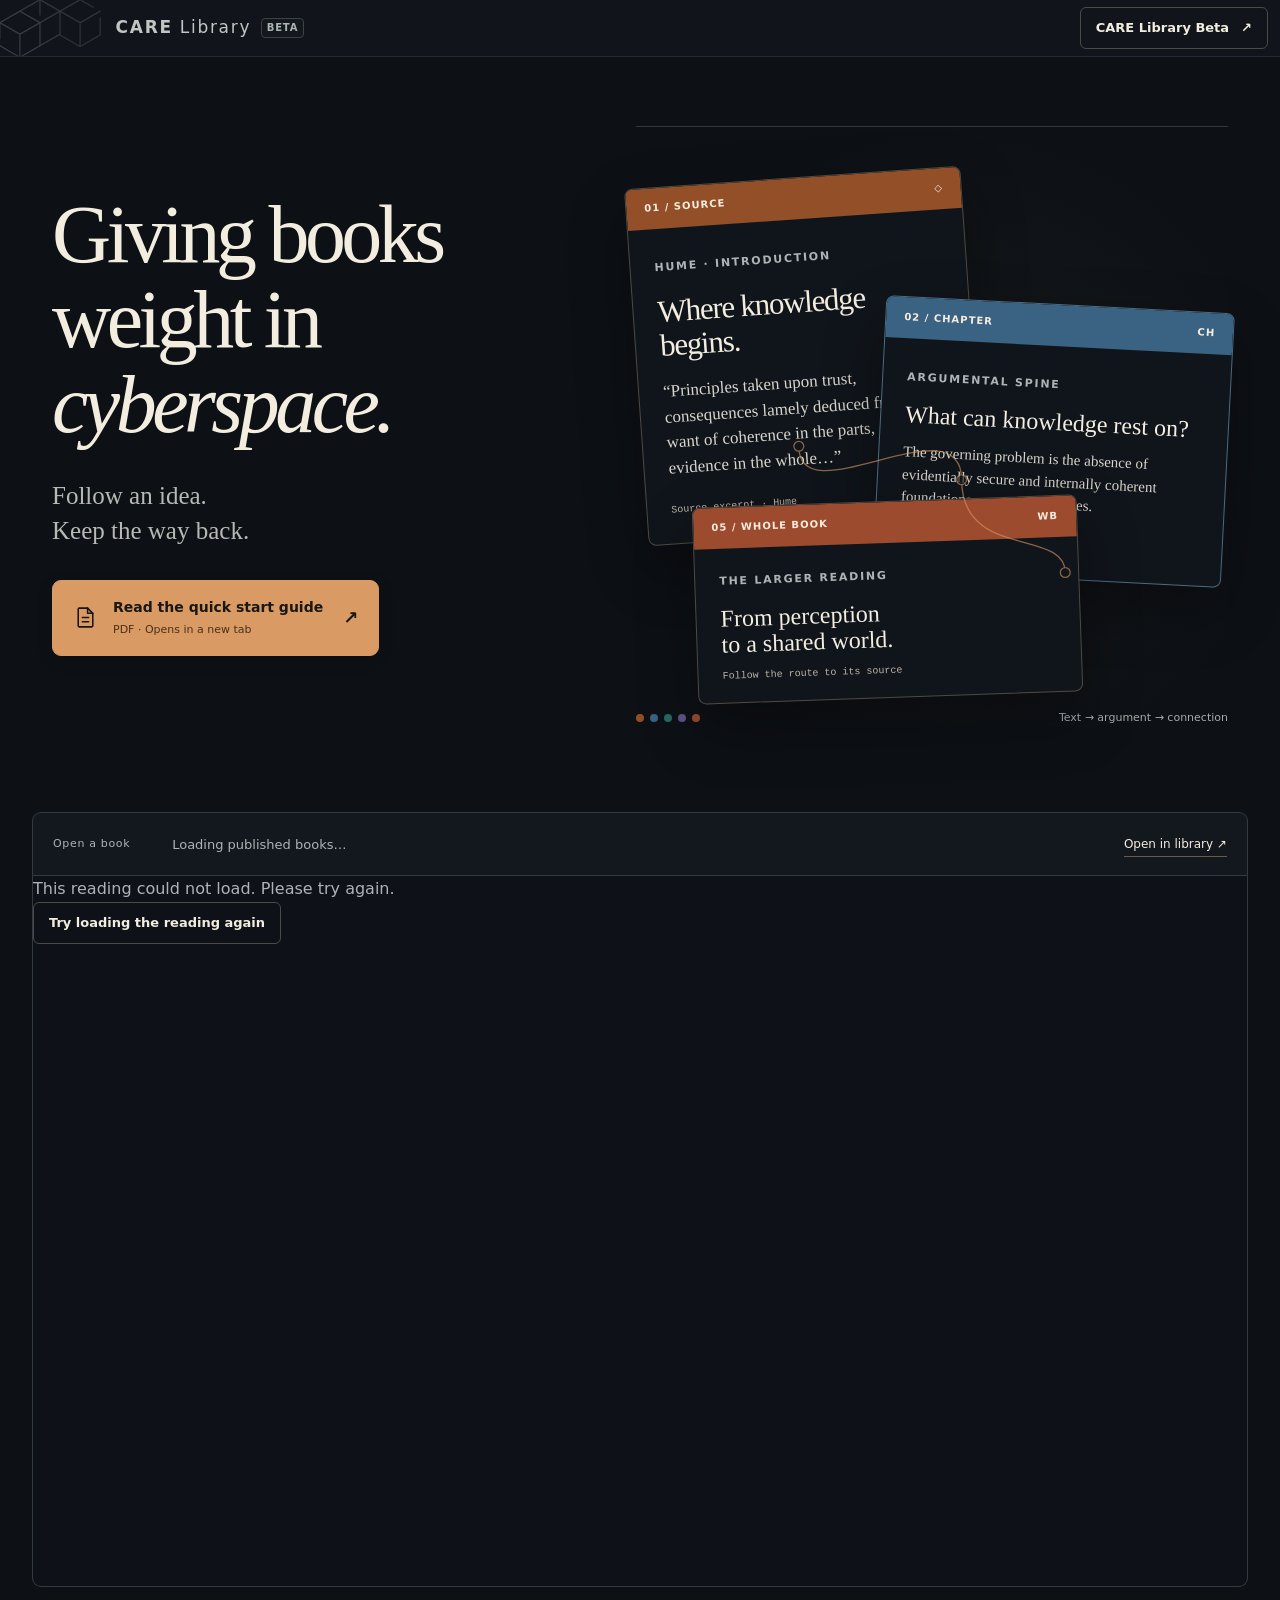
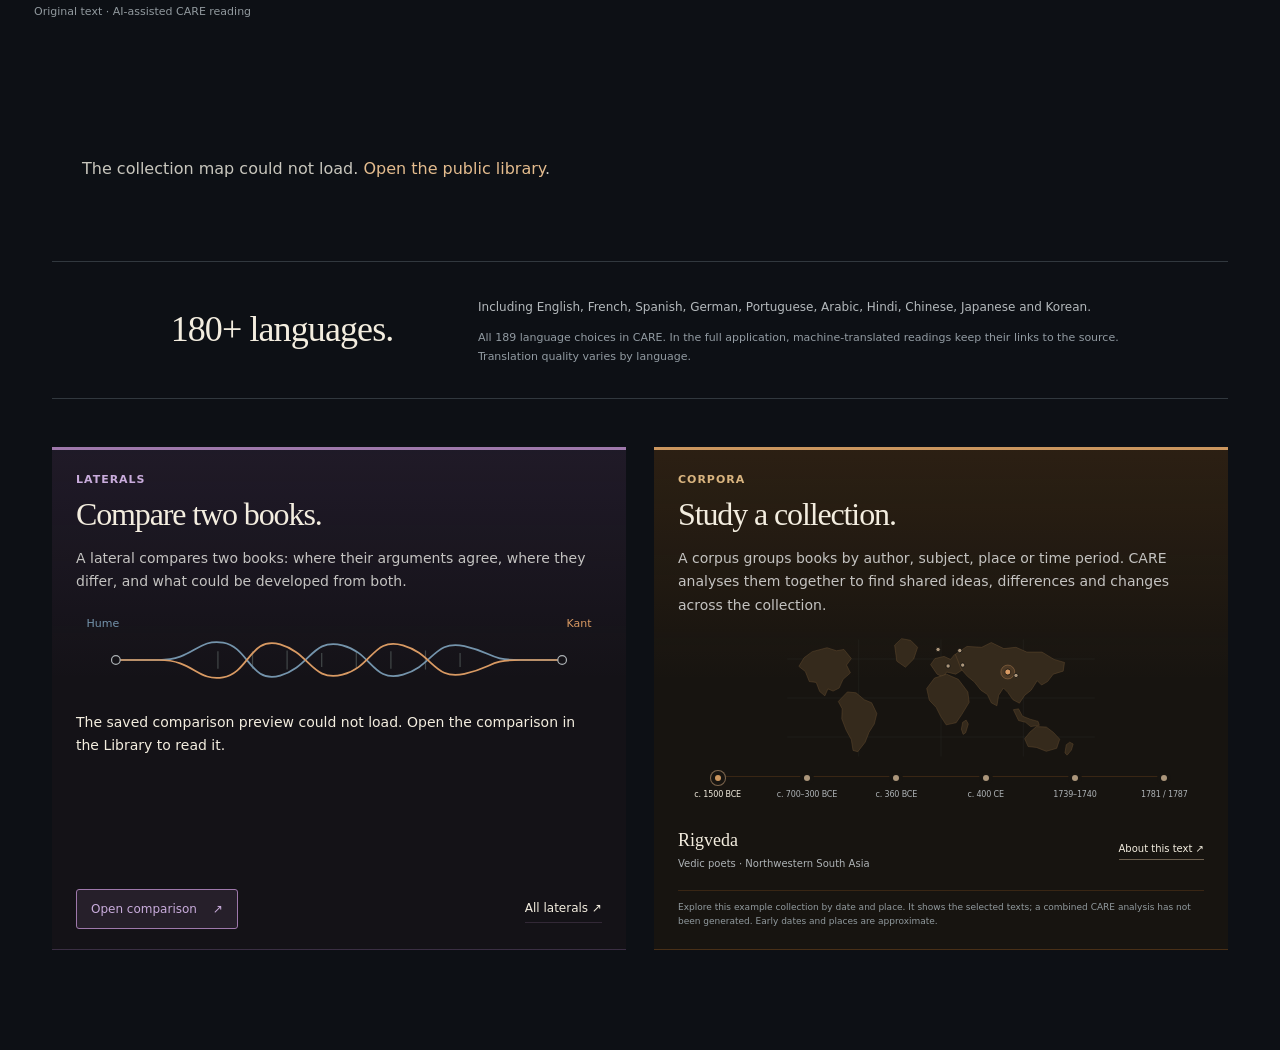
==== about.html @ 80068c92 "Switch route row before reader menus wrap" ====
<!doctype html>
<html lang="en-GB">
<head>
<meta charset="utf-8">
<meta name="color-scheme" content="dark"><style>html,body{background:#0d1015;color:#ece8df;color-scheme:dark}</style><meta name="viewport" content="width=device-width, initial-scale=1">
<title>Discover CARE — CARE Library</title>
<meta name="description" content="A reading environment for exploring texts, arguments and connections. Discover CARE Library’s connected panes, source routes and open public-library project.">
<meta name="author" content="William Proudler"><meta name="theme-color" content="#0d1015">
<link rel="canonical" href="https://carelibrary.org/about.html">
<meta property="og:type" content="website"><meta property="og:site_name" content="CARE Library"><meta property="og:title" content="Discover CARE — CARE Library"><meta property="og:description" content="Read the text. Open its arguments. Follow the connections."><meta property="og:url" content="https://carelibrary.org/about.html">
<meta name="twitter:title" content="Discover CARE — CARE Library">
<link rel="icon" href="/favicon.ico?v=20261022-transparent" sizes="16x16 32x32 48x48">
<link rel="icon" href="/assets/favicon-32.png?v=20261022-transparent" type="image/png" sizes="32x32">
<link rel="icon" href="/assets/favicon-128.png?v=20261022-transparent" type="image/png" sizes="128x128">
<link rel="icon" href="/assets/favicon-light-32.png?v=20261022-transparent" type="image/png" sizes="32x32" media="(prefers-color-scheme: light)">
<link rel="icon" href="/assets/favicon-light-128.png?v=20261022-transparent" type="image/png" sizes="128x128" media="(prefers-color-scheme: light)">
<link rel="icon" href="/favicon.svg?v=20261022-transparent" type="image/svg+xml" sizes="any">
<link rel="apple-touch-icon" href="/assets/apple-touch-icon.png?v=20261021-opened-cube" sizes="180x180">
<link rel="manifest" href="/site.webmanifest?v=20261021-opened-cube"><link rel="alternate" type="text/markdown" href="/llms.txt"><link rel="stylesheet" href="/styles.css?v=20261010"><link rel="stylesheet" href="/discover.css?v=20261022-quick-start"><link rel="stylesheet" href="/discover-atlas.css?v=20261005d"><link rel="stylesheet" href="/discover-experiments.css?v=20261016-books"><script type="module" src="/discover-reader.mjs?v=b795d0c6f80e4275"></script><script type="module" src="/discover-atlas.mjs?v=20261018-beta"></script><script type="module" src="/discover-experiments.mjs?v=b795d0c6f80e4275"></script>
<script type="application/ld+json">{"@context":"https://schema.org","@type":"WebSite","@id":"https://carelibrary.org/#website","name":"CARE Library","alternateName":"Canonical Axiomatic Reduction Engine","url":"https://carelibrary.org/","description":"A reading environment for exploring texts, arguments and connections with recorded routes back to sources.","inLanguage":"en-GB","creator":{"@type":"Person","name":"William Proudler"}}</script>
<link rel="stylesheet" href="/brand-header.css?v=c47c12affb3ca81e">
</head>
<body class="discover-page">
<a class="skip-link" href="#main">Skip to main content</a>
<header class="site-header"><div class="shell header-inner">
<a class="wordmark" href="/" aria-label="CARE Library Beta home"><img class="brand-mark" src="/assets/care-header-mark.svg" alt="" aria-hidden="true"><span class="brand-name"><strong>CARE</strong> Library</span><small><span data-nosnippet>Beta</span></small></a>
<a class="button small" href="/">CARE Library Beta <span aria-hidden="true">↗</span></a>
</div></header>
<main id="main">
<section class="hero shell" aria-labelledby="hero-title">
<div class="hero-copy">
<h1 id="hero-title">Giving books <br>weight in <br><em>cyberspace.</em></h1>
<p class="discover-subtitle">Follow an idea.<br>Keep the way back.</p>
<a class="button primary quick-start-guide" href="/quick-start.pdf?v=446949901bbf" target="_blank" rel="noopener" type="application/pdf" aria-describedby="quick-start-detail">
<svg class="quick-start-icon" viewBox="0 0 24 24" fill="none" stroke="currentColor" stroke-width="1.5" stroke-linecap="round" stroke-linejoin="round" aria-hidden="true"><path d="M14 3H6a1 1 0 0 0-1 1v16a1 1 0 0 0 1 1h12a1 1 0 0 0 1-1V8z"/><path d="M14 3v5h5M9 12h6M9 16h6"/></svg>
<span class="quick-start-copy"><span>Read the quick start guide</span><small id="quick-start-detail">PDF · Opens in a new tab</small></span>
<span class="quick-start-arrow" aria-hidden="true">↗</span>
</a>
</div>
<div class="hero-architecture" aria-label="A real saved Hume reading across source, chapter and whole-book panes">
<div class="hero-topline" aria-hidden="true"></div>
<div class="hero-pane hero-source"><div class="pane-bar source"><span>01 / SOURCE</span><span>◇</span></div><div class="hero-pane-body"><span class="micro">HUME · INTRODUCTION</span><h2>Where knowledge<br>begins.</h2><p>“Principles taken upon trust, consequences lamely deduced from them, want of coherence in the parts, and of evidence in the whole…”</p><span class="passage-tag">Source excerpt · Hume</span></div></div>
<div class="hero-pane hero-chapter"><div class="pane-bar chapter"><span>02 / CHAPTER</span><span>CH</span></div><div class="hero-pane-body"><span class="micro">ARGUMENTAL SPINE</span><h3>What can knowledge rest on?</h3><p>The governing problem is the absence of evidentially secure and internally coherent foundations across the sciences.</p><span class="trace-label">2 source connections</span></div></div>
<div class="hero-pane hero-whole"><div class="pane-bar whole"><span>05 / WHOLE BOOK</span><span>WB</span></div><div class="hero-pane-body"><span class="micro">THE LARGER READING</span><h3>From perception<br>to a shared world.</h3><span class="trace-label">Follow the route to its source</span></div></div>
<svg class="hero-routes" viewBox="0 0 600 540" aria-hidden="true"><path d="M165 292 C165 365 330 245 330 326 S435 375 435 420"/><circle cx="165" cy="292" r="5"/><circle cx="330" cy="326" r="5"/><circle cx="435" cy="420" r="5"/></svg>
<div class="hero-bottomline"><span class="layer-dot source"></span><span class="layer-dot chapter"></span><span class="layer-dot cluster"></span><span class="layer-dot meta"></span><span class="layer-dot whole"></span><span>Text → argument → connection</span></div>
</div>
</section>
<section class="discover-reading" id="experience" aria-label="Read and explore CARE">
<div class="discover-reading-toolbar">
<span class="discover-book-label">Open a book</span>
<div id="discover-book"><span class="discover-loading">Loading published books…</span></div>
<a id="discover-open" href="/">Open in library <span aria-hidden="true">↗</span></a>
</div>
<div id="discover-reader" tabindex="-1"><p class="discover-loading" role="status">Opening Hume’s reading…</p></div>
<p id="discover-reader-status" class="visually-hidden" aria-live="polite"></p>
<div class="discover-reading-caption"><span>Original text · AI-assisted CARE reading</span></div>
<noscript><p class="discover-fallback">The interactive reader needs JavaScript.</p></noscript>
</section>
<section class="discover-map shell" aria-label="Map of Hume’s reading">
<div id="discover-atlas"><p class="discover-loading" role="status">Opening the library map…</p></div>
</section>
<section class="discover-language shell" aria-labelledby="language-title">
<h2 id="language-title">180+ languages.</h2>
<div class="language-details">
<p class="language-examples">Including English, French, Spanish, German, Portuguese, Arabic, Hindi, Chinese, Japanese and Korean.</p>
<p class="language-description">All 189 language choices in CARE. In the full application, machine-translated readings keep their links to the source. Translation quality varies by language.</p>
</div>
</section>
<section class="shell discover-experiments-section" aria-label="Laterals and corpora"><div id="discover-experiments"></div></section>
</main>
</body></html>
---- styles.css ----
@charset "UTF-8";
:root{color-scheme:dark;--bg:#0d1015;--surface:#14191f;--ink:#f3eddf;--muted:#aeb3b6;--line:#31383e;--gold:#d99a63;--source:#935028;--chapter:#3a6282;--cluster:#286861;--meta:#625386;--whole:#9c4b2e;--serif:Georgia,'Times New Roman',serif;--sans:system-ui,-apple-system,BlinkMacSystemFont,'Segoe UI',sans-serif}
*{box-sizing:border-box}html{scroll-behavior:smooth;scroll-padding-top:100px}body{margin:0;background:var(--bg);color:var(--ink);font-family:var(--sans);font-size:16px;line-height:1.65}a{color:inherit;text-decoration:none}button,input{font:inherit}button,a{-webkit-tap-highlight-color:transparent}button{cursor:pointer}a,button{touch-action:manipulation}button:disabled{cursor:not-allowed}a:focus-visible,button:focus-visible,input:focus-visible,summary:focus-visible{outline:2px solid var(--gold);outline-offset:6px}::selection{background:#6b4e34;color:#fff}h1,h2,h3,p{margin:0}h1,h2,h3{font-family:var(--serif);font-weight:400;line-height:1.1}h2{font-size:clamp(2.3rem,4.1vw,3.6rem);letter-spacing:-.045em}h3{font-size:1.45rem}em{font-weight:400;color:var(--gold)}p{color:var(--muted)}.shell{width:min(1320px,calc(100% - 104px));margin-inline:auto}.section{padding-block:104px}.eyebrow,.micro{font-size:11px;font-family:var(--sans);font-weight:600;letter-spacing:.16em;line-height:1.6;text-transform:uppercase}.eyebrow{color:var(--gold);margin-bottom:23px}.micro{color:var(--muted)}.button{display:inline-flex;align-items:center;justify-content:center;gap:12px;min-height:48px;border:1px solid #4a4b46;border-radius:6px;padding:12px 22px;font-size:14px;font-weight:550;line-height:1.45;color:var(--ink);background:transparent;transition:background .18s,border-color .18s}.button:hover{background:#22262a;border-color:#807565}.button.primary{background:var(--gold);color:#191713;border-color:var(--gold)}.button.primary:hover{background:#edb580}.button.small{min-height:42px;padding:10px 15px;font-size:13px}.text-link{font-size:14px;border-bottom:1px solid #776047;padding-block:8px}.text-link:hover{color:var(--gold)}.actions{display:flex;gap:26px;align-items:center;flex-wrap:wrap}.beta-tag{font-size:10px;letter-spacing:.12em;border-left:1px solid #5b5145;padding-left:11px;color:var(--gold)}.skip-link{position:absolute;top:-100px;left:20px;padding:10px;background:var(--ink);color:var(--bg);z-index:100}.skip-link:focus{top:10px}.site-header{border-bottom:1px solid #282d33;background:#0d1015f5;position:relative;z-index:10}.header-inner{display:flex;align-items:center;justify-content:space-between;gap:24px;min-height:88px}.wordmark{font-family:var(--serif);font-size:24px;white-space:nowrap;letter-spacing:-.03em}.wordmark>span:last-child{color:#d0cabe}.brand-symbol{font-family:var(--sans);font-size:29px;color:var(--gold);padding-right:10px}.site-header nav{display:flex;gap:28px;font-size:13px;color:#c2c4c3}.site-header nav a:hover{color:var(--gold)}.hero{display:grid;grid-template-columns:1fr 1.13fr;gap:42px;align-items:center;min-height:720px;padding-block:70px 75px}.hero h1{font-size:clamp(3.7rem,6.7vw,6rem);line-height:1.01;letter-spacing:-.055em}.hero-deck{font-size:16px;line-height:1.8;max-width:410px;margin-block:28px 31px}.hero-note{font-size:12px;max-width:380px;margin-top:21px;color:#92989c}.tiny-rule{display:inline-block;width:25px;height:1px;background:var(--gold);vertical-align:middle;margin-right:10px}.hero-architecture{position:relative;height:570px;min-width:0;background:radial-gradient(ellipse at 55% 55%,#26282666,transparent 70%)}.hero-topline,.hero-bottomline{position:absolute;left:0;right:0;display:flex;align-items:center;gap:6px;font-size:9px;letter-spacing:.13em;color:#969b9c}.hero-topline{top:4px;justify-content:space-between;border-top:1px solid var(--line);padding-top:14px}.hero-bottomline{bottom:0}.hero-bottomline>span:last-child{margin-left:auto;font-size:11px;letter-spacing:0}.hero-pane{position:absolute;border:1px solid #4d4b40;border-radius:8px;overflow:hidden;background:#10151b;box-shadow:0 24px 60px #0005}.pane-bar{padding:12px 18px;display:flex;justify-content:space-between;gap:12px;color:#f7eddf;font-family:var(--sans);font-size:10px;font-weight:650;letter-spacing:.1em}.source{background:var(--source)}.chapter{background:var(--chapter)}.cluster{background:var(--cluster)}.meta{background:var(--meta)}.whole{background:var(--whole)}.hero-source{top:55px;left:0;width:57%;transform:rotate(-4deg)}.hero-chapter{top:182px;right:0;width:59%;transform:rotate(3deg);z-index:2;border-color:#4c6a81}.hero-whole{top:379px;left:10%;width:65%;transform:rotate(-2deg);z-index:3}.hero-pane-body{padding:24px}.hero-pane h2{font-size:31px;letter-spacing:-.04em;margin-block:16px}.hero-pane p{font-family:var(--serif);font-size:17px;line-height:1.5;color:#d8d5cb}.hero-pane h3{font-size:24px;margin-block:13px}.hero-chapter p{font-size:15px}.passage-tag,.trace-label{display:block;font-family:monospace;font-size:10px;color:#bcb5a6;margin-top:22px}.hero-whole .hero-pane-body{padding:18px 24px}.hero-whole h3{font-size:24px;margin-bottom:8px}.hero-whole .trace-label{margin-top:10px}.hero-routes{position:absolute;inset:0;width:100%;height:100%;pointer-events:none;z-index:4;fill:#10151b;stroke:var(--gold);stroke-width:1.3;opacity:.6}.layer-dot{display:inline-block;width:8px;height:8px;border-radius:50%}.invitation{border-block:1px solid var(--line);padding-block:22px;display:flex;justify-content:space-between;gap:20px;font-family:var(--serif);font-size:19px;color:#cdcabe}.invitation span:before{content:'◇';color:var(--gold);font-family:var(--sans);font-size:13px;margin-right:14px}.section-heading{display:grid;grid-template-columns:1.3fr 1fr;gap:70px;align-items:end;margin-bottom:42px}.section-heading>p{max-width:435px;line-height:1.8;padding-bottom:4px}.reader-window{border:1px solid #3b4248;border-radius:12px;background:#10141a;overflow:hidden;box-shadow:0 35px 70px #0003}.reader-title{display:flex;justify-content:space-between;align-items:center;gap:20px;padding:22px 27px;border-bottom:1px solid var(--line)}.reader-title h3{font-size:24px;margin-top:5px}.reader-title .micro{font-size:10px;color:#ac957b}.reader-view{display:flex;background:#1a1f26;border:1px solid #363c44;border-radius:5px;padding:3px}.reader-view button{background:none;border:0;border-radius:3px;color:var(--muted);font-size:12px;padding:8px 16px}.reader-view button[aria-pressed=true]{background:var(--ink);color:#1b2023}.scale-controls{display:grid;grid-template-columns:repeat(5,1fr);padding:0 22px;border-bottom:1px solid var(--line)}.scale-controls button{background:none;border:0;border-bottom:2px solid transparent;padding:18px 9px;text-align:left;color:var(--muted)}.scale-controls button[aria-pressed=true]{color:var(--ink);border-bottom-color:var(--gold);background:#ffffff04}.scale-controls button span{display:block;font-size:13px;font-weight:600}.scale-controls small{display:block;font-size:10px;margin-top:4px;color:#959da3}.reader-canvas{display:grid;grid-template-columns:repeat(3,minmax(0,1fr));gap:25px;position:relative;padding:24px;min-height:350px}.demo-pane{position:relative;min-width:0;border:1px solid #39404a;border-radius:6px;overflow:hidden;z-index:2;background:#10141a;transition:border-color .2s}.demo-pane.current{border-color:#9e886b}.demo-pane .pane-bar{padding:12px 14px;font-size:10px}.demo-body{padding:20px}.demo-body h4{font-family:var(--serif);font-size:21px;line-height:1.2;font-weight:400;margin:13px 0 20px}.demo-body p{font-family:var(--serif);font-size:17px;color:#e3e0d5;line-height:1.6}.demo-body .micro{font-size:9px;letter-spacing:.1em}.demo-claim{display:block;width:100%;text-align:left;color:var(--ink);background:#1b232a;border:1px solid #405365;border-left:3px solid #628dab;border-radius:5px;padding:16px;font-family:var(--serif);font-size:18px;line-height:1.4}.demo-claim:hover{background:#242e35}.demo-claim[aria-pressed=true]{border-color:var(--gold);background:#30271e}.demo-claim small{display:block;color:#bbb7ae;font-family:var(--sans);font-size:10px;line-height:1.5;margin-top:17px}.demo-source{padding:13px;border-left:2px solid #ad7040;background:#241d18}.demo-source.highlight{background:#37291c;border-left-color:var(--gold)}.demo-body .support{font-family:var(--sans);font-size:12px;color:var(--muted);margin-top:15px}.connector{position:absolute;inset:0;z-index:3;pointer-events:none;overflow:visible}.connector path{fill:none;stroke:var(--gold);stroke-width:1.4}.connector circle{fill:var(--bg);stroke:var(--gold);stroke-width:1.4}.reader-bottom{display:flex;align-items:center;justify-content:space-between;gap:18px;border-top:1px solid var(--line);padding:16px 24px}.reader-bottom p{font-size:12px;max-width:750px}.reader-bottom .button{flex-shrink:0}.demo-caption,.shelf-caption{font-size:12px;color:#a2a7aa;margin-top:18px;max-width:890px}.reading-benefits{display:grid;grid-template-columns:repeat(3,1fr);gap:50px;margin-top:52px}.reading-benefits h3{font-size:23px;margin:14px 0}.reading-benefits p{font-size:14px;line-height:1.8}.feature-number{font-family:var(--serif);font-style:italic;color:var(--gold);font-size:20px}.reader-canvas.outline{grid-template-columns:repeat(5,minmax(0,1fr));min-height:280px}.outline-pane{border:1px solid #343b45;border-radius:5px;overflow:hidden;z-index:2}.outline-pane>h4{font-size:12px;margin:0;padding:12px 10px}.outline-unit{border:1px solid #47525d;background:#171f28;color:var(--ink);border-radius:4px;padding:13px 10px;margin:10px;width:calc(100% - 20px);font-size:12px;line-height:1.45;text-align:left}.outline-unit.selected{border-color:var(--gold);background:#31271e}.demo-static{grid-column:1/-1;padding:30px}.demo-static p{margin-top:20px}.library-section{background:#101714;border-block:1px solid #2b3731}.shelf-tabs{display:flex;gap:5px;border-bottom:1px solid #39433b;padding-bottom:12px;flex-wrap:wrap}.shelf-tabs button{background:transparent;border:1px solid transparent;color:#bbc1bb;font-size:14px;padding:10px 22px;border-radius:5px}.shelf-tabs button[aria-pressed=true]{border-color:#506254;background:#23322b;color:#f2efdf}.shelf-intro{display:flex;justify-content:space-between;gap:40px;margin-top:28px;align-items:baseline}.shelf-intro h3{font-size:22px}.shelf-intro p{font-size:13px;max-width:500px}.bookshelf{display:grid;grid-template-columns:repeat(4,1fr);gap:45px;margin-top:45px;align-items:start}.shelf-item{min-width:0}.book-cover{display:flex;flex-direction:column;justify-content:space-between;position:relative;min-height:260px;max-width:190px;aspect-ratio:0.69;margin:0 auto 24px;padding:20px 20px 20px 25px;border-radius:3px 10px 10px 3px;border:1px solid #ffffff24;background:linear-gradient(90deg,#0006 0,#ffffff12 7px,transparent 13px),var(--book);box-shadow:6px 9px 0 -4px #101510,9px 12px 0 -5px #8b866440,10px 20px 28px #0004;transition:transform .2s}.shelf-item:hover .book-cover{transform:translateY(-5px) rotate(-1deg)}.book-mark{color:#dfbd79;font-size:25px;line-height:1}.book-cover h4{font-family:var(--serif);font-size:24px;font-weight:400;line-height:1.15;letter-spacing:-.02em;color:#f0d8aa;margin:20px 0}.book-cover small{font-size:9px;letter-spacing:.12em;text-transform:uppercase;color:#d6c7a8}.book-kind{font-size:10px;color:#b9c3b9;letter-spacing:.12em;text-transform:uppercase}.shelf-item>h4{font-family:var(--serif);font-size:21px;font-weight:400;line-height:1.25;margin:12px 0 8px}.shelf-item>p{font-size:12px}.shelf-caption{margin-top:30px}.journey-steps{display:grid;grid-template-columns:repeat(4,1fr);gap:30px;padding:0;list-style:none;margin:50px 0 0}.journey-steps li{border-top:1px solid #6d5a44;padding-top:18px}.journey-steps span{color:var(--gold);font-family:monospace;font-size:12px}.journey-steps h3{font-size:24px;margin-block:22px 14px}.journey-steps p{font-size:14px;line-height:1.8}.commons{background:#15131a;border-block:1px solid #34303b}.commons-grid{display:grid;grid-template-columns:1fr 1fr;gap:120px}.commons-grid>div>p:not(.eyebrow){margin-block:28px;font-size:16px;line-height:1.9}.status-panel{border-left:1px solid #4a4053;padding-left:38px}.status-panel article{padding-block:23px;border-bottom:1px solid #38313e}.status-panel article:last-child{border:0;padding-bottom:0}.status-panel h3{font-size:24px;margin:9px 0}.status-panel p{font-size:14px;line-height:1.7}.status-panel a{font-size:12px;color:#d6b28e;display:inline-block;margin-top:15px;border-bottom:1px solid #62513f}.status-label{color:#a6c6b5;font-size:11px}.status-label.upcoming{color:#c8b1d5}.resources-row{display:grid;grid-template-columns:1fr 1fr;gap:80px}.resource-links a{display:block;padding:18px 0;border-bottom:1px solid var(--line)}.resource-links a:first-child{padding-top:0}.resource-links a:hover span{color:var(--gold)}.resource-links span{display:block;font-family:var(--serif);font-size:23px}.resource-links small{color:var(--muted);font-size:12px;display:block;margin-top:7px}.closing{text-align:center;border-top:1px solid var(--line);padding-block:80px 100px}.closing h2{font-size:clamp(2.8rem,5.3vw,4.6rem)}.closing .actions{justify-content:center;margin-top:35px}.closing>p:last-child{font-size:12px;margin-top:20px}.essay-page{padding:80px 26px 100px}.essay{max-width:780px;margin:auto}.essay h1{font-size:clamp(3rem,6vw,5rem);letter-spacing:-.055em;margin-bottom:30px}.essay-deck{font-size:24px;font-family:var(--serif);line-height:1.5}.essay section{margin-top:45px}.essay h2{font-size:31px;letter-spacing:-.035em;margin-bottom:18px}.essay p+p{margin-top:18px}.essay p{line-height:1.85}.essay a:not(.button){color:var(--gold);text-decoration:underline;text-underline-offset:4px}.essay-callout{padding:25px;border-left:2px solid var(--gold);background:#191c20;margin-top:45px}.essay-actions{display:flex;flex-wrap:wrap;gap:20px;margin-top:35px}.essay ul,.essay ol{color:var(--muted);padding-left:22px}.essay li+li{margin-top:12px}[hidden]{display:none!important}
@media(min-width:1550px){.hero{min-height:780px}.hero-architecture{height:590px}.hero-pane h2{font-size:36px}}
@media(max-width:1100px){.shell{width:calc(100% - 64px)}.site-header nav{gap:20px}.hero{gap:25px}.hero-architecture{height:540px}.hero-pane-body{padding:19px}.hero-pane h2{font-size:28px}.hero-pane h3{font-size:21px}.hero-pane p{font-size:15px}.hero-whole{top:365px;width:74%}.hero-chapter{top:184px;width:64%}.hero-deck{font-size:15px}.hero h1{font-size:72px}.hero-note{max-width:310px}.section-heading{gap:40px}.commons-grid{gap:60px}.bookshelf{gap:26px}.book-cover{min-height:230px}.book-cover h4{font-size:22px}.reader-canvas{gap:16px;padding:18px}.demo-body{padding:15px}.scale-controls small{font-size:9px}.invitation{font-size:16px}}
@media(max-width:820px){.header-inner{flex-wrap:wrap;gap:15px;padding-block:18px}.site-header nav{order:3;flex-basis:100%;justify-content:center;gap:32px}.hero{grid-template-columns:1fr;padding-block:50px;gap:45px}.hero-copy{max-width:600px}.hero h1{font-size:clamp(60px,11vw,83px)}.hero-deck{max-width:500px;font-size:16px}.hero-note{max-width:none}.hero-architecture{height:550px;max-width:590px;width:100%;margin:auto}.hero-pane h2{font-size:32px}.hero-pane h3{font-size:25px}.hero-pane p{font-size:17px}.hero-whole{top:369px;left:12%;width:66%}.hero-source{width:55%}.hero-chapter{width:58%}.invitation{flex-wrap:wrap;justify-content:center;font-size:15px}.section{padding-block:75px}.section-heading{grid-template-columns:1fr;gap:23px}.section-heading>p{max-width:650px}.reader-canvas{grid-template-columns:1fr;min-height:0;gap:18px}.demo-pane .demo-body{padding:20px}.demo-body h4{margin-bottom:15px}.demo-pane .support{margin-top:10px}.reader-canvas.outline{grid-template-columns:1fr}.outline-pane{display:grid;grid-template-columns:130px 1fr;align-items:stretch}.outline-unit{margin:8px;padding:12px;width:calc(100% - 16px)}.outline-pane>h4{display:flex;align-items:center}.reader-bottom{align-items:flex-start;flex-direction:column}.reading-benefits{gap:25px}.bookshelf{grid-template-columns:repeat(2,1fr);gap:40px}.shelf-intro{display:block}.shelf-intro p{margin-top:14px}.book-cover{min-height:265px}.journey-steps{grid-template-columns:repeat(2,1fr);gap:30px 40px}.commons-grid{grid-template-columns:1fr;gap:50px}.resources-row{grid-template-columns:1fr;gap:35px}.scale-controls{padding-inline:8px}.scale-controls button{padding:13px 5px}.scale-controls button span{font-size:12px}.scale-controls small{font-size:9px}}
@media(max-width:480px){.shell{width:calc(100% - 36px)}.header-inner{gap:14px}.wordmark{font-size:21px}.brand-symbol{font-size:23px;padding-right:4px}.header-inner>.button{font-size:11px;padding:9px 10px;gap:7px}.header-inner .beta-tag{font-size:9px;padding-left:7px}.site-header nav{font-size:12px;gap:20px;flex-wrap:wrap}.hero h1{font-size:clamp(49px,12.5vw,60px)}.hero .eyebrow{font-size:9px}.hero-deck{font-size:15px}.actions{gap:16px}.hero-architecture{height:510px}.hero-topline{font-size:8px}.hero-source{width:68%;top:49px;left:4px}.hero-source .hero-pane-body{padding:16px}.hero-source h2{font-size:26px}.hero-source p{font-size:14px}.hero-chapter{top:223px;width:67%;right:3px}.hero-chapter .hero-pane-body{padding:14px}.hero-chapter h3{font-size:21px}.hero-chapter p{display:none}.hero-whole{top:380px;left:5%;width:82%}.hero-whole .hero-pane-body{padding:13px 16px}.hero-whole h3{font-size:21px}.hero-whole .micro{display:none}.hero-whole .trace-label{font-size:9px}.hero-pane .pane-bar{padding:9px 12px;font-size:9px}.hero-bottomline{bottom:-16px}.hero-routes{display:none}.hero-topline>span:last-child{letter-spacing:0}.invitation{justify-content:flex-start;gap:10px;padding-block:20px;margin-top:20px}.invitation span{width:100%}.section{padding-block:60px}.section-heading{margin-bottom:28px}.section-heading>p{font-size:14px}.eyebrow{font-size:10px}.reader-title{padding:18px 14px}.reader-title h3{font-size:20px}.reader-title .micro{font-size:8px}.reader-view button{padding:7px 9px;font-size:11px}.scale-controls{display:flex;flex-wrap:wrap;padding-inline:7px;gap:0}.scale-controls button{flex:1 1 30%;padding:10px 8px}.scale-controls small{font-size:9px}.reader-canvas{padding:14px}.demo-caption{font-size:11px}.reading-benefits{grid-template-columns:1fr;gap:27px;margin-top:35px}.reading-benefits article{border-top:1px solid var(--line);padding-top:20px}.reading-benefits h3{margin-block:9px}.shelf-tabs{gap:0}.shelf-tabs button{font-size:12px;padding:10px 13px}.bookshelf{gap:25px 20px;margin-top:28px}.book-cover{width:100%;min-height:213px;padding:16px 14px 16px 19px}.book-cover h4{font-size:21px}.book-cover small{font-size:8px}.shelf-item>h4{font-size:20px}.shelf-item>p{font-size:11px}.journey-steps{grid-template-columns:1fr;gap:28px}.journey-steps h3{margin-block:12px}.status-panel{padding-left:23px}.closing{padding-block:65px}.closing .actions{flex-direction:column}.essay-page{padding:50px 22px}.essay h2{font-size:28px}}
@media(prefers-reduced-motion:reduce){html{scroll-behavior:auto}*,*::before,*::after{transition:none!important;animation:none!important}}

/* Route view retains every intermediate layer, including on small screens. */
.hero-routes path{fill:none}.hero-architecture{height:605px}.hero-bottomline{bottom:0}
.reader-canvas.routed:not(.outline){display:flex;overflow-x:auto;scrollbar-color:#897257 #151b23;scrollbar-width:thin;gap:25px;padding-bottom:30px}
.reader-canvas.routed:not(.outline) .demo-pane{flex:0 0 31%;min-width:275px}
.reader-canvas.routed:not(.outline) .connector{max-width:none}
@media(max-width:820px){.hero-architecture{height:600px}.reader-canvas.routed:not(.outline){display:flex;flex-direction:column;overflow:visible}.reader-canvas.routed:not(.outline) .demo-pane{flex:none;width:100%;min-width:0}}
@media(max-width:480px){.hero-architecture{height:555px}.hero-bottomline{bottom:0}}

/* Shared CARE wordmark and joined-box logo from the Mac loading screen. */
.wordmark{display:inline-flex;align-items:center;gap:12px;font:400 20px/1.4 ui-sans-serif,system-ui,-apple-system,sans-serif;letter-spacing:.12em}.wordmark .brand-name{color:#ecece9}.wordmark .brand-name strong{font-weight:600}.wordmark .brand-mark{width:46px;height:32px;object-fit:contain}
---- discover.css ----
/* Discover CARE: the reading itself is the explanation. */
.visually-hidden{position:absolute;width:1px;height:1px;overflow:hidden;clip-path:inset(50%);white-space:nowrap}
.discover-page .header-inner{min-height:88px}
.discover-page .hero{min-height:740px;padding-block:65px 85px;gap:60px}
.discover-page .hero h1{font-size:clamp(3.8rem,6.4vw,5.8rem);line-height:1.035;letter-spacing:-.055em}
.discover-page .hero h1 em{color:var(--ink)}
.discover-subtitle{font:400 25px/1.4 var(--serif);color:#b8b9b5;margin:30px 0 32px}
.discover-page .hero-topline{padding:0;top:4px}
.discover-page .hero-copy>.button{min-height:49px;padding-inline:23px}
.discover-page .hero-copy>.quick-start-guide{max-width:100%;min-height:76px;justify-content:flex-start;gap:15px;padding:16px 20px;border-radius:9px;text-align:left;box-shadow:0 4px 16px #0002}
.quick-start-icon{width:25px;height:25px;flex-shrink:0}
.quick-start-copy{display:flex;flex-direction:column;gap:4px;min-width:0}
.quick-start-copy>span{font-size:14px;font-weight:650;line-height:1.4}
.quick-start-copy small{font-size:11px;font-weight:400;line-height:1.4;color:#49301d}
.quick-start-arrow{margin-left:5px;font-size:18px;flex-shrink:0}
.discover-page .hero-bottomline>span:last-child{color:#a5abaa}
.discover-reading{width:min(1520px,calc(100% - 64px));margin:0 auto;scroll-margin-top:28px}
.discover-reading-toolbar{display:flex;align-items:center;gap:18px;min-height:64px;padding:10px 20px;background:#13181e;border:1px solid #323a43;border-radius:9px 9px 0 0}
.discover-book-label{font-size:11px;letter-spacing:.06em;color:#aeb4b6;flex-shrink:0}
#discover-book{position:relative;flex:0 1 540px;min-width:0;max-width:100%;color:var(--ink)}
.discover-book-trigger{display:flex;align-items:center;gap:15px;width:100%;min-height:62px;padding:10px 16px;background:#1a2027;border:1px solid #414850;border-radius:7px;color:var(--ink);text-align:left;cursor:pointer;transition:background .15s,border-color .15s}
.discover-book-trigger:hover,.discover-book-trigger[aria-expanded=true]{background:#20272e;border-color:#a78a64}
.discover-book-icon{width:23px;height:23px;fill:none;stroke:#c6ac85;stroke-width:1.4;flex-shrink:0}
.discover-book-current{display:flex;flex-direction:column;gap:3px;min-width:0}
.discover-book-author{font:500 10px/1.4 var(--sans);letter-spacing:.08em;text-transform:uppercase;color:#aeb5b7}
.discover-book-title{font:400 18px/1.35 var(--serif);overflow:hidden;white-space:nowrap;text-overflow:ellipsis}
.discover-book-chevron{width:18px;height:18px;margin-left:auto;flex-shrink:0;fill:none;stroke:#bdc2c3;stroke-width:1.5;transition:transform .15s}
[aria-expanded=true] .discover-book-chevron{transform:rotate(180deg)}
.discover-book-menu{position:absolute;z-index:100;top:calc(100% + 9px);left:0;width:min(560px,calc(100vw - 64px));padding:12px;background:#171d24;border:1px solid #4b5157;border-radius:10px;box-shadow:0 18px 55px #0009}
.discover-book-menu[hidden],.discover-book-empty[hidden]{display:none}
.discover-book-search{display:flex;align-items:center;gap:10px;border:1px solid #3a424b;background:#0e1319;border-radius:5px;padding:9px 12px}
.discover-book-search svg{height:17px;width:17px;fill:none;stroke:#9ca9b1;stroke-width:1.5;flex-shrink:0}
.discover-book-search input{width:100%;min-width:0;background:none;border:0;outline:none;color:var(--ink);font:13px/1.6 var(--sans);padding:0}
.discover-book-search:focus-within{border-color:#c3a477}
.discover-book-count{margin:12px 10px 8px;color:#959fa7;font:10px/1.5 var(--sans);letter-spacing:.06em;text-transform:uppercase}
.discover-book-options{max-height:min(395px,50svh);overflow:auto;overscroll-behavior:contain;scrollbar-color:#59606a transparent}
.discover-book-option{width:100%;display:flex;align-items:center;gap:15px;padding:12px;border:1px solid transparent;border-radius:5px;background:transparent;color:var(--ink);text-align:left;cursor:pointer}
.discover-book-option>span:first-child{min-width:0;flex:1}.discover-book-option small{display:block;color:#a4aeb6;font:11px/1.5 var(--sans)}
.discover-book-option strong{display:block;margin-top:3px;font:400 17px/1.35 var(--serif);overflow-wrap:anywhere}
.discover-book-option:hover,.discover-book-option:focus-visible{background:#29313a;outline:none}
.discover-book-option[aria-selected=true]{background:#c7a27512;border-color:#c7a27545}
.discover-book-check{color:#d4b384;visibility:hidden}.discover-book-option[aria-selected=true] .discover-book-check{visibility:visible}
.discover-book-empty{margin:20px 12px;color:#acb3bb;font-size:13px}
.discover-book-trigger:focus-visible{outline:2px solid var(--gold);outline-offset:3px}
#discover-open{font-size:12px;margin-left:auto;white-space:nowrap;border-bottom:1px solid #6b5b46;line-height:2}
#discover-open:hover{color:var(--gold)}
#discover-reader{height:760px;height:clamp(620px,79svh,840px);background:#0e1117;border:1px solid #323a43;border-top:0;border-radius:0 0 9px 9px;overflow:hidden;position:relative;color:#ece8df;--st-text-color:#ece8df;--st-background-color:#0e1117;--st-secondary-background-color:#171c23;--st-font:system-ui,sans-serif;--st-code-font:ui-monospace,monospace}
.discover-loading{font-size:13px;color:var(--muted);padding:48px 24px}
.discover-reading-caption{display:flex;justify-content:space-between;gap:20px;padding:16px 2px 0;font-size:11px;color:#91999e}
.discover-reading-caption a:hover{color:var(--ink)}
.discover-fallback{padding:18px;color:var(--muted)}
.discover-map{margin-block:105px 48px}
.discover-experiments-section{margin-block:48px 100px}
@media(min-width:1550px){.discover-page .hero{min-height:800px}.discover-page .hero h1{font-size:100px}}
@media(max-width:1100px){.discover-page .hero{gap:32px}.discover-page .hero h1{font-size:72px}.history-grid{gap:24px}.history-item h3{font-size:21px}}
@media(max-width:820px){.discover-page .hero{grid-template-columns:1fr;gap:45px;padding-block:55px 65px}.discover-page .hero-copy{max-width:none}.discover-page .hero h1{font-size:clamp(65px,10vw,84px)}.discover-page .hero h1 br:nth-child(2){display:none}.discover-reading{width:calc(100% - 36px)}.discover-book-label{display:none}.discover-map{margin-block:70px 36px}.history-grid{grid-template-columns:repeat(2,minmax(0,1fr));gap:42px 35px}.history-item>p:last-child{max-width:300px}.history-drawing{margin-bottom:18px}.discover-experiments-section{margin-block:36px 65px}}
@media(max-width:480px){.discover-page .header-inner{flex-wrap:nowrap;gap:10px;min-height:77px;padding-block:12px}.discover-page .wordmark{font-size:14px;gap:8px;letter-spacing:.075em}.discover-page .brand-mark{width:33px;height:26px}.discover-page .header-inner>.button{font-size:11px;padding:8px 9px;min-height:39px;gap:6px}.discover-page .hero{padding-block:42px 55px;gap:38px}.discover-page .hero h1{font-size:clamp(48px,13.1vw,63px)}.discover-page .hero h1 br:nth-child(2){display:block}.discover-subtitle{font-size:23px;margin-block:24px}.discover-page .hero-architecture{height:550px}.discover-reading{width:calc(100% - 20px)}.discover-reading-toolbar{padding:10px;gap:10px;flex-wrap:wrap}#discover-book{flex:1 1 100%}.discover-book-title{font-size:16px}.discover-book-menu{width:100%}.discover-book-trigger{min-height:60px}#discover-open{margin-left:auto;font-size:11px}#discover-reader{height:680px}.discover-reading-caption{font-size:10px;gap:16px;padding-inline:4px}.discover-reading-caption span{max-width:160px}.discover-reading-caption a{flex-shrink:0}.discover-map{margin-block:54px 32px}.discover-history{padding-block:36px 44px}.history-grid{gap:35px 20px}.history-drawing{height:112px;margin-bottom:16px}.history-item h3{font-size:20px;line-height:1.25}.history-item>p:last-child{font-size:12px;line-height:1.75}}

/* Language coverage forms one quiet, evenly spaced band. */
.discover-language{display:grid;grid-template-columns:280px minmax(0,660px);justify-content:center;align-items:start;column-gap:56px;row-gap:18px;padding-block:32px;border-block:1px solid var(--line)}
.discover-language h2{align-self:center;justify-self:center;font-size:36px;line-height:1.15;margin:0;letter-spacing:-.025em}
.language-details{max-width:660px;padding-top:3px}
.language-examples{font-size:12px;line-height:1.75;color:#b4b9bc}
.language-description{margin-top:10px;font-size:11px;line-height:1.75;color:#929ba2}
.discover-experiments-section .discover-experiments{margin-block:0}
@media(max-width:1100px){.discover-language{grid-template-columns:250px minmax(0,660px);column-gap:36px}.discover-language h2{font-size:33px}}
@media(max-width:820px){.discover-language{grid-template-columns:minmax(0,660px);padding-block:28px;text-align:center}.language-details{padding-top:0}}
@media(max-width:480px){.discover-language{padding-block:24px;row-gap:14px}.discover-language h2{font-size:30px}}
---- discover-atlas.css ----
.discover-atlas {
  --atlas-ink: #eee8dc;
  --atlas-muted: #9ca29f;
  --atlas-line: #67756b;
  --atlas-route: #dab180;
  --atlas-selected: #f5d0a0;
  --atlas-accent: #dca36a;
  position: relative;
  color: var(--atlas-ink);
  border: 1px solid #ddd9c41c;
  border-radius: 5px;
  background: #0e1213;
  overflow: hidden;
}
.discover-atlas--lateral {
  --atlas-line: #9e78ab;
  --atlas-route: #b294c9;
  --atlas-selected: #d7bce9;
  --atlas-accent: #b294c9;
  border-color: #9e78ab66;
  background: #141018;
}
.discover-atlas:focus { outline: none; }
.discover-atlas:focus-visible { outline: 2px solid var(--atlas-accent); outline-offset: 3px; }
.discover-atlas__mode { display: flex; align-items: center; justify-content: space-between; gap: 14px 28px; padding: 20px 30px; border-bottom: 1px solid #d6d5bf16; }
.discover-atlas__description { margin: 0; color: #b1b6b2; font-size: 13px; line-height: 1.65; }
.discover-atlas--lateral .discover-atlas__description { color: #c5b4ce; }
.discover-atlas__back { flex: 0 0 auto; padding: 8px 11px; border: 1px solid #9e78ab80; border-radius: 4px; background: #9e78ab14; color: #dec6ec; cursor: pointer; font: inherit; font-size: 12px; }
.discover-atlas__back[hidden] { display: none; }
.discover-atlas__back:hover { background: #9e78ab2b; }
.discover-atlas__back:focus-visible { outline: 2px solid var(--atlas-accent); outline-offset: 4px; }
.discover-atlas__scroll {
  overflow-x: auto;
  overscroll-behavior-x: contain;
  scrollbar-color: #647168 #131718;
  scrollbar-width: thin;
}
.discover-atlas__scroll:focus-visible { outline: 2px solid var(--atlas-accent); outline-offset: -3px; }
.discover-atlas__svg { display: block; width: 100%; height: auto; overflow: visible; }
.discover-atlas--portrait .discover-atlas__svg { max-width: 440px; margin-inline: auto; }
.discover-atlas--portrait .discover-atlas__book { font-size: 11px; }
.discover-atlas--portrait .discover-atlas__level { font-size: 10px; letter-spacing: .1px; }
.discover-atlas--portrait .discover-atlas__scroll { overflow-x: hidden; }
.discover-atlas__author { fill: var(--atlas-ink); font-family: Georgia, 'Times New Roman', serif; font-size: 29px; letter-spacing: -.7px; }
.discover-atlas__book { fill: var(--atlas-muted); font-family: inherit; font-size: 11px; }
.discover-atlas__level { fill: #aab0aa; font-family: inherit; font-size: 10px; letter-spacing: .7px; }
.discover-atlas__guide { stroke: #81938a0b; stroke-width: 1; }
.discover-atlas__edge { fill: none; stroke: var(--atlas-line); stroke-width: .9; opacity: .26; transition: stroke .2s, opacity .2s, stroke-width .2s; }
.discover-atlas__edge.is-route { stroke: var(--atlas-route); stroke-width: 1.65; opacity: .9; }
.discover-atlas__node { cursor: pointer; outline: none; }
.discover-atlas__hit { fill: transparent; stroke: none; }
.discover-atlas__point { fill: var(--atlas-node); stroke: #0e1213; stroke-width: 1.6; opacity: .63; transition: fill .2s, opacity .2s, stroke .2s; }
.discover-atlas__node--source .discover-atlas__point { fill: #111816; stroke: var(--atlas-node); stroke-width: 1.3; }
.discover-atlas__node.is-route .discover-atlas__point { opacity: 1; stroke: var(--atlas-route); stroke-width: 1.4; }
.discover-atlas__node.is-selected .discover-atlas__point { fill: var(--atlas-selected); stroke: var(--atlas-selected); }
.discover-atlas__node:hover .discover-atlas__point,
.discover-atlas__node:focus-visible .discover-atlas__point { opacity: 1; stroke: #f7ead8; stroke-width: 2.4; }
.discover-atlas__node:focus-visible .discover-atlas__hit { stroke: #f7ead8; stroke-width: 1; }
.discover-atlas__node--xr .discover-atlas__point { fill: #251a2d; stroke: #9e78ab; stroke-width: 1; opacity: 1; }
.discover-atlas__lateral-mark { fill: none; stroke: #d7bce9; stroke-width: 1.2; }
.discover-atlas__lateral-label { fill: #c5acd8; font-family: inherit; font-size: 11px; letter-spacing: .4px; }
.discover-atlas--lateral .discover-atlas__node { --atlas-node: #9e78ab !important; }
.discover-atlas--lateral .discover-atlas__open { color: #d7bce9; border-color: #9e78ab80; }
.discover-atlas--lateral .discover-atlas__selection-label { color: #bca2ce; }
.discover-atlas__footer { display: flex; align-items: center; justify-content: space-between; gap: 20px; margin: 0 30px; padding: 21px 0; border-top: 1px solid #d6d5bf16; }
.discover-atlas__selection { display: grid; gap: 5px; min-width: 0; }
.discover-atlas__selection-label { color: #b3a18a; font-size: 10px; letter-spacing: 1.25px; text-transform: uppercase; }
.discover-atlas__selection-title { color: var(--atlas-ink); font-family: Georgia, 'Times New Roman', serif; font-size: 19px; line-height: 1.35; }
.discover-atlas__open { flex: 0 0 auto; display: inline-flex; align-items: center; gap: 20px; padding: 9px 0; background: transparent; border: 0; border-bottom: 1px solid #bc976059; border-radius: 0; color: #e7ceb0; cursor: pointer; font: inherit; font-size: 13px; line-height: 1.4; }
.discover-atlas__open:hover { color: #fff0d9; border-color: #bc9760; }
.discover-atlas__open:focus-visible { outline: 2px solid var(--atlas-accent); outline-offset: 5px; }
.discover-atlas__note { display: flex; justify-content: space-between; flex-wrap: wrap; gap: 8px 20px; padding: 14px 30px; margin: 0; color: #969e97; background: #ffffff02; border-top: 1px solid #d6d5bf0e; font-size: 10px; line-height: 1.65; }
.discover-atlas__error { padding: 30px; color: #c8c6bd; }
.discover-atlas__error a { color: #e4bc8e; }
@media (max-width: 700px) {
  .discover-atlas__mode { align-items: flex-start; flex-direction: column; padding: 16px 18px; gap: 12px; }
  .discover-atlas__description { font-size: 12px; }
  .discover-atlas__footer { margin: 0 18px; padding: 18px 0; }
  .discover-atlas__selection-title { font-size: 17px; }
  .discover-atlas__open { gap: 9px; font-size: 12px; }
  .discover-atlas__note { padding: 12px 18px; font-size: 10px; }
}
@media (prefers-reduced-motion: reduce) {
  .discover-atlas__edge, .discover-atlas__point { transition: none; }
}
---- discover-experiments.css ----
.discover-experiments{display:grid;grid-template-columns:repeat(2,minmax(0,1fr));gap:28px;margin-block:64px;--de-line:#363d40;--de-muted:#aeb3b6;--de-ink:#f3eddf;--de-gold:#d99a63;--de-blue:#7494ac;--de-green:#89a696}
.discover-experiments *{box-sizing:border-box}
.discover-experiments .de-card{min-width:0;border-top:3px solid var(--de-accent);border-bottom:1px solid var(--de-line);padding:22px 24px 20px;display:flex;flex-direction:column;background:linear-gradient(180deg,var(--de-tint),transparent 230px),var(--de-paper)}
.discover-experiments .de-lateral{--de-accent:#9e78ab;--de-bright:#c9acdc;--de-paper:#141217;--de-tint:#6e4f9a20;--de-line:#ac82b633}
.discover-experiments .de-corpus{--de-accent:#cb965e;--de-bright:#d9b47f;--de-paper:#171410;--de-tint:#a9662424;--de-line:#a966243b}
.discover-experiments .de-label{font:600 11px/1.5 var(--sans,system-ui);letter-spacing:.09em;text-transform:uppercase;color:var(--de-bright);margin:0 0 8px}
.discover-experiments h2{font:400 clamp(25px,2.5vw,34px)/1.12 var(--serif,Georgia);letter-spacing:-.035em;color:var(--de-ink);margin:0}
.discover-experiments .de-description{font:14px/1.65 var(--sans,system-ui);color:#c4c3c1;margin:15px 0 8px;max-width:60ch}
.discover-experiments .de-strands{height:82px;position:relative;margin:8px 0 2px}
.discover-experiments .de-strands>span{position:absolute;top:6px;font:11px/1.5 var(--sans,system-ui);color:var(--de-blue)}
.discover-experiments .de-strands>span:first-child{left:2%}.discover-experiments .de-strands>span:nth-child(2){right:2%;color:var(--de-gold)}
.discover-experiments .de-strands svg{position:absolute;width:100%;height:64px;bottom:0;overflow:visible;fill:var(--de-paper);stroke:var(--de-muted);stroke-width:1.4}
.discover-experiments .de-strand-a{stroke:var(--de-blue);fill:none;stroke-width:2}.discover-experiments .de-strand-b{stroke:var(--de-gold);fill:none;stroke-width:2}.discover-experiments .de-rungs{stroke:#778681;opacity:.45}
.discover-experiments .de-sample-tabs{display:flex;gap:4px;align-items:center;flex-wrap:wrap;border-bottom:1px solid var(--de-line)}
.discover-experiments button{font-family:var(--sans,system-ui);color:var(--de-muted);border:0;border-radius:0;background:none;cursor:pointer}
.discover-experiments button:disabled{opacity:.5;cursor:wait}
.discover-experiments .de-sample-tabs button{font-size:11px;padding:9px 8px 10px;border-bottom:2px solid transparent;line-height:1.35;margin-bottom:-1px}
.discover-experiments .de-sample-tabs button:first-child{padding-left:0;padding-right:12px}
.discover-experiments .de-sample-tabs button[aria-pressed=true]{color:var(--de-bright);border-bottom-color:var(--de-accent)}
.discover-experiments .de-claim{margin:17px 0 22px;min-height:104px;flex:1}
.discover-experiments .de-explanation{font:14px/1.65 var(--sans,system-ui);color:var(--de-ink);margin:0}
.discover-experiments .de-saved-claim{margin-top:14px}
.discover-experiments .de-saved-claim summary{font:11px/1.6 var(--sans,system-ui);color:var(--de-bright);cursor:pointer;width:fit-content;padding:4px 0}
.discover-experiments .de-claim-text{font:400 14px/1.6 var(--sans,system-ui);color:var(--de-ink);margin:12px 0 0;border-left:2px solid var(--de-accent);padding-left:12px}
.discover-experiments .de-claim-kind{font:10px/1.5 var(--sans,system-ui);color:var(--de-muted);margin:9px 0 0}
.discover-experiments .de-card-foot{display:flex;gap:12px;align-items:center;justify-content:space-between;flex-wrap:wrap}
.discover-experiments .de-open{font-size:12px;line-height:1.5;padding:5px 0;border-bottom:1px solid var(--de-line);color:var(--de-ink);text-align:left}
.discover-experiments .de-show{font-size:12px;line-height:1.5;padding:10px 14px;border:1px solid var(--de-accent);border-radius:3px;background:#9e78ab20;color:var(--de-bright);display:inline-flex;gap:16px;align-items:center}
.discover-experiments .de-show:hover{background:#9e78ab35}
.discover-experiments .de-open:hover{color:var(--de-bright)}
.discover-experiments .de-claim-ref{font:9px/1.4 ui-monospace,monospace;letter-spacing:.01em;color:#8f969b}
.discover-experiments .de-map{height:130px;margin:8px 0 1px;overflow:hidden;position:relative}
.discover-experiments .de-map svg{height:100%;width:100%;display:block;overflow:visible}
.discover-experiments .de-map-grid{fill:none;stroke:#58635e;stroke-width:1;opacity:.25}
.discover-experiments .de-map-land{fill:#352a1c;stroke:#695033;stroke-width:1}
.discover-experiments .de-map-dot{fill:#ac967b;stroke:var(--de-paper);stroke-width:2}
.discover-experiments .de-map-halo{fill:#d99a6325;stroke:#d99a6380;stroke-width:1.5;opacity:0;transition:opacity .18s}
.discover-experiments .is-selected .de-map-halo{opacity:1}.discover-experiments .is-selected .de-map-dot{fill:var(--de-gold);r:7px}
.discover-experiments .de-timeline{display:grid;grid-template-columns:repeat(6,minmax(0,1fr));position:relative;margin:0 -5px 14px}
.discover-experiments .de-timeline:before{content:'';height:1px;background:var(--de-line);position:absolute;left:8%;right:8%;top:12px}
.discover-experiments .de-timeline button{min-width:0;position:relative;text-align:center;font-size:8px;line-height:1.35;letter-spacing:-.02em;padding:5px 1px;min-height:44px;z-index:1}
.discover-experiments .de-time-dot{display:block;width:6px;height:6px;margin:4px auto 9px;border-radius:50%;background:#ac967b;box-shadow:0 0 0 4px var(--de-paper)}
.discover-experiments .de-timeline button[aria-pressed=true]{color:var(--de-ink)}.discover-experiments .de-timeline button[aria-pressed=true] .de-time-dot{background:var(--de-accent);box-shadow:0 0 0 4px var(--de-paper),0 0 0 5px #79624a}
.discover-experiments .de-book{min-height:56px;display:flex;align-items:center;justify-content:space-between;gap:14px;padding-top:2px}
.discover-experiments .de-book h3{font:400 18px/1.15 var(--serif,Georgia);color:var(--de-ink);margin:0}
.discover-experiments .de-book-meta{font:10px/1.5 var(--sans,system-ui);color:var(--de-muted);margin:5px 0 0}
.discover-experiments .de-book-source{font:10px/1.5 var(--sans,system-ui);color:var(--de-ink);border-bottom:1px solid #6e6150;white-space:nowrap;text-decoration:none;padding-bottom:3px}
.discover-experiments .de-book-source:hover{color:var(--de-gold)}
.discover-experiments .de-sketch-note{font:9px/1.55 var(--sans,system-ui);color:#919a9e;margin:12px 0 0;padding-top:10px;border-top:1px solid var(--de-line)}
.discover-experiments button:focus-visible,.discover-experiments a:focus-visible,.discover-experiments summary:focus-visible{outline:2px solid var(--de-bright);outline-offset:3px}
@media(max-width:980px){.discover-experiments{gap:20px}.discover-experiments .de-card{padding-inline:18px}.discover-experiments .de-card-foot{gap:8px}.discover-experiments .de-claim-ref{font-size:8px}.discover-experiments .de-book{gap:8px}.discover-experiments .de-book-source{font-size:9px}.discover-experiments .de-book h3{font-size:17px}}
@media(max-width:760px){.discover-experiments{grid-template-columns:1fr;margin-block:42px;gap:30px}.discover-experiments .de-card{padding:23px 20px}.discover-experiments .de-map{height:150px}.discover-experiments .de-timeline button{font-size:9px}.discover-experiments .de-claim{min-height:0}.discover-experiments .de-claim-ref{font-size:9px}.discover-experiments .de-sample-tabs button{font-size:12px;min-height:42px}.discover-experiments .de-open,.discover-experiments .de-book-source{font-size:12px;min-height:32px;display:inline-flex;align-items:center;gap:5px}.discover-experiments .de-sketch-note{font-size:10px}.discover-experiments .de-book-meta{font-size:11px}}
@media(prefers-reduced-motion:reduce){.discover-experiments *{transition:none!important}}

.discover-experiments [hidden]{display:none!important}
.discover-experiments .de-featured-title{font:400 24px/1.3 var(--serif,Georgia);color:var(--de-ink);margin:22px 0 6px;letter-spacing:-.02em}
.discover-experiments .de-featured-books{font:11px/1.65 var(--sans,system-ui);color:var(--de-muted);margin:0 0 12px}
.discover-experiments a.de-show,.discover-experiments a.de-open{text-decoration:none;font-family:var(--sans,system-ui)}
---- brand-header.css ----
/* The desktop's quiet cube imprint and flat pearl wordmark, shared by both web headers. */
.app-header,
.site-header {
  background: #11141b;
  border-bottom: 1px solid rgba(225, 229, 235, .1);
}

.app-header {
  min-height: 56px;
  gap: 16px;
  padding: 0 12px 0 0;
}

.site-header .header-inner {
  width: 100%;
  max-width: none;
  min-height: 56px;
  gap: 16px;
  padding: 0 12px 0 0;
  flex-wrap: nowrap;
}

.app-header .brand,
.site-header .wordmark {
  display: inline-flex;
  flex: none;
  align-items: center;
  height: 56px;
  gap: .6rem;
  overflow: hidden;
  white-space: nowrap;
  font: 400 17px/1.4 ui-sans-serif, system-ui, -apple-system, sans-serif;
  letter-spacing: .10em;
}

.app-header .brand:focus-visible,
.site-header .wordmark:focus-visible {
  outline-offset: -3px;
}

.app-header .brand .brand-name,
.site-header .wordmark .brand-name {
  font: inherit;
  color: #c1c6c3;
}

.app-header .brand-name strong,
.site-header .brand-name strong {
  font-weight: 600;
}

.app-header .brand .brand-mark,
.site-header .wordmark .brand-mark {
  flex: none;
  width: 112px;
  height: 76px;
  margin-left: -6px;
  object-fit: contain;
  opacity: .28;
  filter: drop-shadow(0 -.8px 0 #000c) drop-shadow(0 .7px 0 #ffffff24);
}

.app-header .brand small,
.site-header .wordmark small {
  display: inline-flex;
  flex: none;
  align-self: center;
  margin-right: 3px;
  padding: 3px 5px;
  border: 1px solid #394444;
  border-radius: 4px;
  background: #ffffff03;
  color: #a9b7b1;
  font: 600 10px/1.2 ui-sans-serif, system-ui, -apple-system, sans-serif;
  letter-spacing: .08em;
  text-transform: uppercase;
}

@media (max-width: 580px) {
  .site-header .header-inner {
    flex-wrap: wrap;
    justify-content: flex-end;
    gap: 3px;
    padding-bottom: 8px;
  }

  .site-header .wordmark {
    flex-basis: 100%;
    height: 50px;
  }
}
/* Reader navigation stays in one row; touch targets remain generous. */
.app-header {
  position: relative;
  isolation: isolate;
  min-height: 48px;
  gap: 12px;
  padding: 4px 10px 4px 0;
}
.app-header .brand {
  position: relative;
  z-index: 1;
  height: 38px;
  gap: 8px;
  font-size: 15px;
}
.app-header .brand .brand-mark {width: 88px; height: 64px;}
.app-header .brand small {font-size: 9px; padding: 2px 4px;}
.app-header nav {
  position: relative;
  z-index: 1;
  min-width: 0;
  gap: 5px;
}
.app-header nav>a,
.app-header nav>button {
  min-width: 36px;
  min-height: 36px;
  padding: 6px 10px;
  gap: 7px;
  border-radius: 7px;
  font-size: 13px;
}
.app-header nav>.discover {margin-left: 0; padding: 6px 10px; font-size: 12px;}
.app-header nav .nav-label,
.app-header nav>.discover span {font: inherit;}
.app-header nav .compact-label {display: none;}
.app-header::before {
  content: "";
  display: none;
  position: absolute;
  inset: 0;
  z-index: 0;
  pointer-events: none;
  background: url("/assets/care-header-mark.svg") left center / 142px 96px no-repeat;
  opacity: .09;
}
@media (max-width: 1000px) {
  .app-header {padding-inline: 8px;}
  .app-header .brand {display: none;}
  .app-header::before {display: block;}
  .app-header nav {margin-left: auto;}
}
@media (max-width: 640px) {
  .app-header {min-height: 47px; flex-wrap: nowrap; padding: 1px 6px;}
  .app-header nav {
    display: grid;
    grid-template-columns: repeat(6,minmax(44px,1fr));
    width: 100%;
    margin: 0;
    gap: 4px;
    padding: 0;
    overflow: visible;
  }
  .app-header nav>a,
  .app-header nav>button,
  .app-header nav>.discover {
    min-width: 44px;
    min-height: 44px;
    padding: 4px 2px;
    flex-direction: column;
    gap: 3px;
    font-size: 9px;
    line-height: 1.1;
    background: #171c23d9;
  }
  .app-header nav svg {width: 17px; height: 17px;}
  .app-header nav .compact-label {display: inline;}
  .app-header nav .wide-label {display: none;}
  .app-header nav>.active {background: #2d6c67;}
  .app-header nav>[data-page=laterals].active {background: #704d99;}
  .app-header nav>[data-page=saved].active {background: #6c303b;}
}
@media (pointer: coarse) {
  .app-header nav>a,
  .app-header nav>button {min-width: 44px; min-height: 44px;}
}

/* The reader's saved Vibrant preference also lights the surrounding controls. */
body[data-care-vibrant-view="true"] :is(.app-header,.site-header){background:#0c111b;border-color:#273344}
body[data-care-vibrant-view="true"] :is(.app-header .brand-name,.site-header .brand-name){color:#e8ede7;text-shadow:0 0 8px #c5d9ed26}
body[data-care-vibrant-view="true"] :is(.app-header .brand-mark,.site-header .brand-mark){opacity:.42;filter:drop-shadow(0 -.8px 0 #000c) drop-shadow(0 .7px 0 #ffffff32) drop-shadow(0 0 4px #c5deeb30)}
body[data-care-vibrant-view="true"] :is(.app-header nav>a,.app-header nav>button,.site-header .button){
  --care-nav-active:#2f6f68;
  --care-nav-rich:var(--care-nav-active);
  --care-nav-light:color-mix(in srgb,var(--care-nav-active) 64%,#fff);
  background:#111720;border-color:#2c3948;color:#eeeae2;text-shadow:0 0 8px #c5d9ed26;
}
body[data-care-vibrant-view="true"] .app-header nav>[data-page="search"]{--care-nav-active:#3d668b}
body[data-care-vibrant-view="true"] .app-header nav>[data-page="laterals"]{--care-nav-active:#6e4f9a}
body[data-care-vibrant-view="true"] .app-header nav>[data-page="corpuses"]{--care-nav-active:#a96624}
body[data-care-vibrant-view="true"] .app-header nav>[data-page="saved"]{--care-nav-active:#6c303b}
@supports(color:oklch(from #38749a l c h)){
  body[data-care-vibrant-view="true"] :is(.app-header nav>a,.app-header nav>button,.site-header .button){
    --care-nav-rich:oklch(from var(--care-nav-active) clamp(.46,calc(l + .02),.54) calc(c * 1.18) h);
    --care-nav-light:oklch(from var(--care-nav-active) .72 calc(c * 1.15) h);
  }
}
body[data-care-vibrant-view="true"] :is(.app-header nav>a,.app-header nav>button,.site-header .button):hover{background:color-mix(in srgb,var(--care-nav-rich) 18%,#111720);border-color:color-mix(in srgb,var(--care-nav-light) 65%,#2c3948)}
body[data-care-vibrant-view="true"] :is(.app-header nav>a,.app-header nav>button,.site-header .button):is(.active,[aria-expanded="true"],:active){background:var(--care-nav-rich);border-color:var(--care-nav-light);color:#fffaf4;text-shadow:0 0 7px #e4efff30;box-shadow:inset 0 1px 0 #ffffff12}
body[data-care-vibrant-view="true"] :is(.app-header nav>a,.app-header nav>button,.site-header .button):focus-visible{outline:2px solid var(--care-nav-light);outline-offset:-4px}
body[data-care-vibrant-view="true"] :is(.app-header nav svg,.site-header .button svg){filter:drop-shadow(0 0 3px #b8d4e524)}
body[data-care-vibrant-view="true"] .open-books{background:#090d15;border-color:#273344}
body[data-care-vibrant-view="true"] .open-tab{color:#c5cfd3}
body[data-care-vibrant-view="true"] .open-tab a{text-shadow:0 0 8px #c5d9ed26}
body[data-care-vibrant-view="true"] .open-tab.active{background:#111e24;border-color:#81bfb5;color:#f8f4ec}
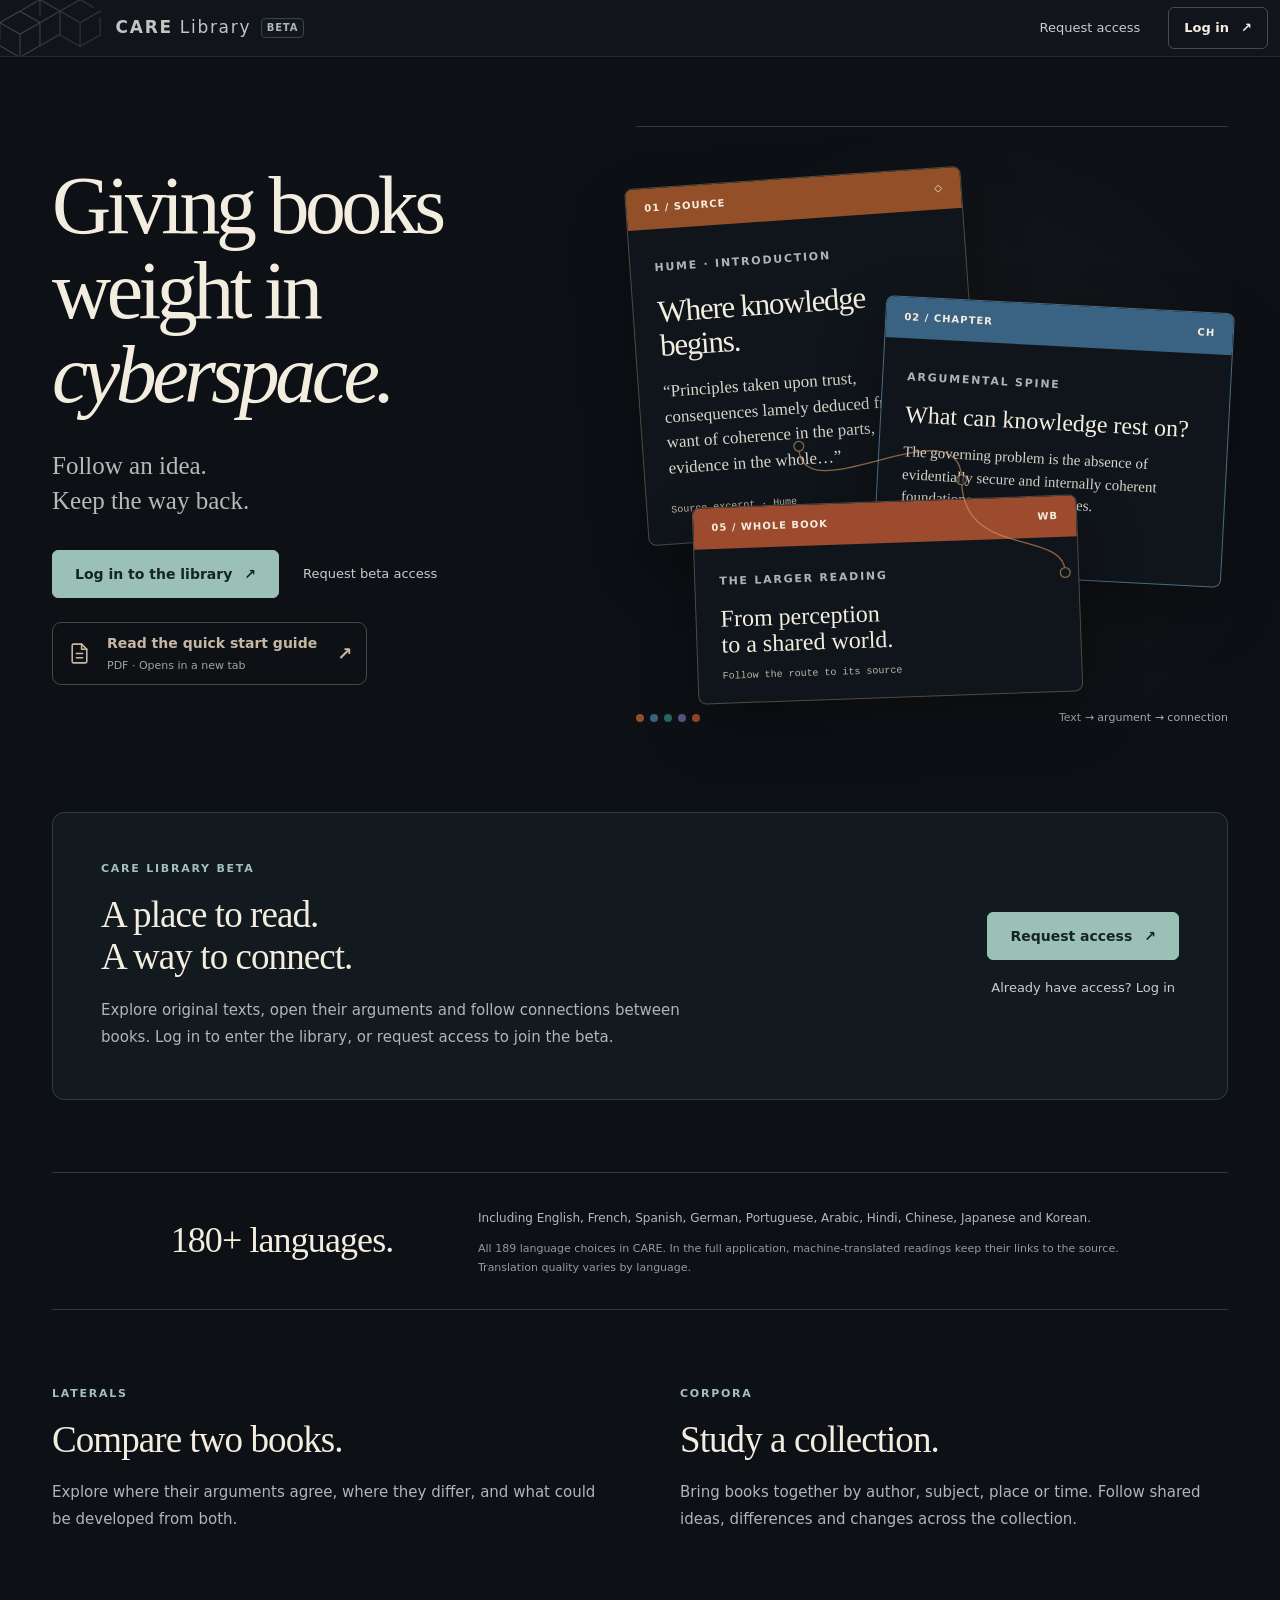
==== commit 8fd2b912: "Add approved-account beta with Discover landing and access requests" ====
--- a/about.html
+++ b/about.html
@@ -1,72 +1 @@
-<!doctype html>
-<html lang="en-GB">
-<head>
-<meta charset="utf-8">
-<meta name="color-scheme" content="dark"><style>html,body{background:#0d1015;color:#ece8df;color-scheme:dark}</style><meta name="viewport" content="width=device-width, initial-scale=1">
-<title>Discover CARE — CARE Library</title>
-<meta name="description" content="A reading environment for exploring texts, arguments and connections. Discover CARE Library’s connected panes, source routes and open public-library project.">
-<meta name="author" content="William Proudler"><meta name="theme-color" content="#0d1015">
-<link rel="canonical" href="https://carelibrary.org/about.html">
-<meta property="og:type" content="website"><meta property="og:site_name" content="CARE Library"><meta property="og:title" content="Discover CARE — CARE Library"><meta property="og:description" content="Read the text. Open its arguments. Follow the connections."><meta property="og:url" content="https://carelibrary.org/about.html">
-<meta name="twitter:title" content="Discover CARE — CARE Library">
-<link rel="icon" href="/favicon.ico?v=20261022-transparent" sizes="16x16 32x32 48x48">
-<link rel="icon" href="/assets/favicon-32.png?v=20261022-transparent" type="image/png" sizes="32x32">
-<link rel="icon" href="/assets/favicon-128.png?v=20261022-transparent" type="image/png" sizes="128x128">
-<link rel="icon" href="/assets/favicon-light-32.png?v=20261022-transparent" type="image/png" sizes="32x32" media="(prefers-color-scheme: light)">
-<link rel="icon" href="/assets/favicon-light-128.png?v=20261022-transparent" type="image/png" sizes="128x128" media="(prefers-color-scheme: light)">
-<link rel="icon" href="/favicon.svg?v=20261022-transparent" type="image/svg+xml" sizes="any">
-<link rel="apple-touch-icon" href="/assets/apple-touch-icon.png?v=20261021-opened-cube" sizes="180x180">
-<link rel="manifest" href="/site.webmanifest?v=20261021-opened-cube"><link rel="alternate" type="text/markdown" href="/llms.txt"><link rel="stylesheet" href="/styles.css?v=20261010"><link rel="stylesheet" href="/discover.css?v=20261022-quick-start"><link rel="stylesheet" href="/discover-atlas.css?v=20261005d"><link rel="stylesheet" href="/discover-experiments.css?v=20261016-books"><script type="module" src="/discover-reader.mjs?v=b795d0c6f80e4275"></script><script type="module" src="/discover-atlas.mjs?v=20261018-beta"></script><script type="module" src="/discover-experiments.mjs?v=b795d0c6f80e4275"></script>
-<script type="application/ld+json">{"@context":"https://schema.org","@type":"WebSite","@id":"https://carelibrary.org/#website","name":"CARE Library","alternateName":"Canonical Axiomatic Reduction Engine","url":"https://carelibrary.org/","description":"A reading environment for exploring texts, arguments and connections with recorded routes back to sources.","inLanguage":"en-GB","creator":{"@type":"Person","name":"William Proudler"}}</script>
-<link rel="stylesheet" href="/brand-header.css?v=c47c12affb3ca81e">
-</head>
-<body class="discover-page">
-<a class="skip-link" href="#main">Skip to main content</a>
-<header class="site-header"><div class="shell header-inner">
-<a class="wordmark" href="/" aria-label="CARE Library Beta home"><img class="brand-mark" src="/assets/care-header-mark.svg" alt="" aria-hidden="true"><span class="brand-name"><strong>CARE</strong> Library</span><small><span data-nosnippet>Beta</span></small></a>
-<a class="button small" href="/">CARE Library Beta <span aria-hidden="true">↗</span></a>
-</div></header>
-<main id="main">
-<section class="hero shell" aria-labelledby="hero-title">
-<div class="hero-copy">
-<h1 id="hero-title">Giving books <br>weight in <br><em>cyberspace.</em></h1>
-<p class="discover-subtitle">Follow an idea.<br>Keep the way back.</p>
-<a class="button primary quick-start-guide" href="/quick-start.pdf?v=446949901bbf" target="_blank" rel="noopener" type="application/pdf" aria-describedby="quick-start-detail">
-<svg class="quick-start-icon" viewBox="0 0 24 24" fill="none" stroke="currentColor" stroke-width="1.5" stroke-linecap="round" stroke-linejoin="round" aria-hidden="true"><path d="M14 3H6a1 1 0 0 0-1 1v16a1 1 0 0 0 1 1h12a1 1 0 0 0 1-1V8z"/><path d="M14 3v5h5M9 12h6M9 16h6"/></svg>
-<span class="quick-start-copy"><span>Read the quick start guide</span><small id="quick-start-detail">PDF · Opens in a new tab</small></span>
-<span class="quick-start-arrow" aria-hidden="true">↗</span>
-</a>
-</div>
-<div class="hero-architecture" aria-label="A real saved Hume reading across source, chapter and whole-book panes">
-<div class="hero-topline" aria-hidden="true"></div>
-<div class="hero-pane hero-source"><div class="pane-bar source"><span>01 / SOURCE</span><span>◇</span></div><div class="hero-pane-body"><span class="micro">HUME · INTRODUCTION</span><h2>Where knowledge<br>begins.</h2><p>“Principles taken upon trust, consequences lamely deduced from them, want of coherence in the parts, and of evidence in the whole…”</p><span class="passage-tag">Source excerpt · Hume</span></div></div>
-<div class="hero-pane hero-chapter"><div class="pane-bar chapter"><span>02 / CHAPTER</span><span>CH</span></div><div class="hero-pane-body"><span class="micro">ARGUMENTAL SPINE</span><h3>What can knowledge rest on?</h3><p>The governing problem is the absence of evidentially secure and internally coherent foundations across the sciences.</p><span class="trace-label">2 source connections</span></div></div>
-<div class="hero-pane hero-whole"><div class="pane-bar whole"><span>05 / WHOLE BOOK</span><span>WB</span></div><div class="hero-pane-body"><span class="micro">THE LARGER READING</span><h3>From perception<br>to a shared world.</h3><span class="trace-label">Follow the route to its source</span></div></div>
-<svg class="hero-routes" viewBox="0 0 600 540" aria-hidden="true"><path d="M165 292 C165 365 330 245 330 326 S435 375 435 420"/><circle cx="165" cy="292" r="5"/><circle cx="330" cy="326" r="5"/><circle cx="435" cy="420" r="5"/></svg>
-<div class="hero-bottomline"><span class="layer-dot source"></span><span class="layer-dot chapter"></span><span class="layer-dot cluster"></span><span class="layer-dot meta"></span><span class="layer-dot whole"></span><span>Text → argument → connection</span></div>
-</div>
-</section>
-<section class="discover-reading" id="experience" aria-label="Read and explore CARE">
-<div class="discover-reading-toolbar">
-<span class="discover-book-label">Open a book</span>
-<div id="discover-book"><span class="discover-loading">Loading published books…</span></div>
-<a id="discover-open" href="/">Open in library <span aria-hidden="true">↗</span></a>
-</div>
-<div id="discover-reader" tabindex="-1"><p class="discover-loading" role="status">Opening Hume’s reading…</p></div>
-<p id="discover-reader-status" class="visually-hidden" aria-live="polite"></p>
-<div class="discover-reading-caption"><span>Original text · AI-assisted CARE reading</span></div>
-<noscript><p class="discover-fallback">The interactive reader needs JavaScript.</p></noscript>
-</section>
-<section class="discover-map shell" aria-label="Map of Hume’s reading">
-<div id="discover-atlas"><p class="discover-loading" role="status">Opening the library map…</p></div>
-</section>
-<section class="discover-language shell" aria-labelledby="language-title">
-<h2 id="language-title">180+ languages.</h2>
-<div class="language-details">
-<p class="language-examples">Including English, French, Spanish, German, Portuguese, Arabic, Hindi, Chinese, Japanese and Korean.</p>
-<p class="language-description">All 189 language choices in CARE. In the full application, machine-translated readings keep their links to the source. Translation quality varies by language.</p>
-</div>
-</section>
-<section class="shell discover-experiments-section" aria-label="Laterals and corpora"><div id="discover-experiments"></div></section>
-</main>
-</body></html>
+<!doctype html><html lang="en-GB"><head><meta charset="utf-8"><meta name="viewport" content="width=device-width,initial-scale=1"><link rel="canonical" href="https://carelibrary.org/"><title>Discover CARE — CARE Library</title><script type="module" src="/legacy-landing.mjs?v=20261102-beta"></script><style>html{background:#0d1015;color:#ece8df;font-family:system-ui}a{color:inherit}</style></head><body><p><a href="/">Discover CARE Library</a></p></body></html>
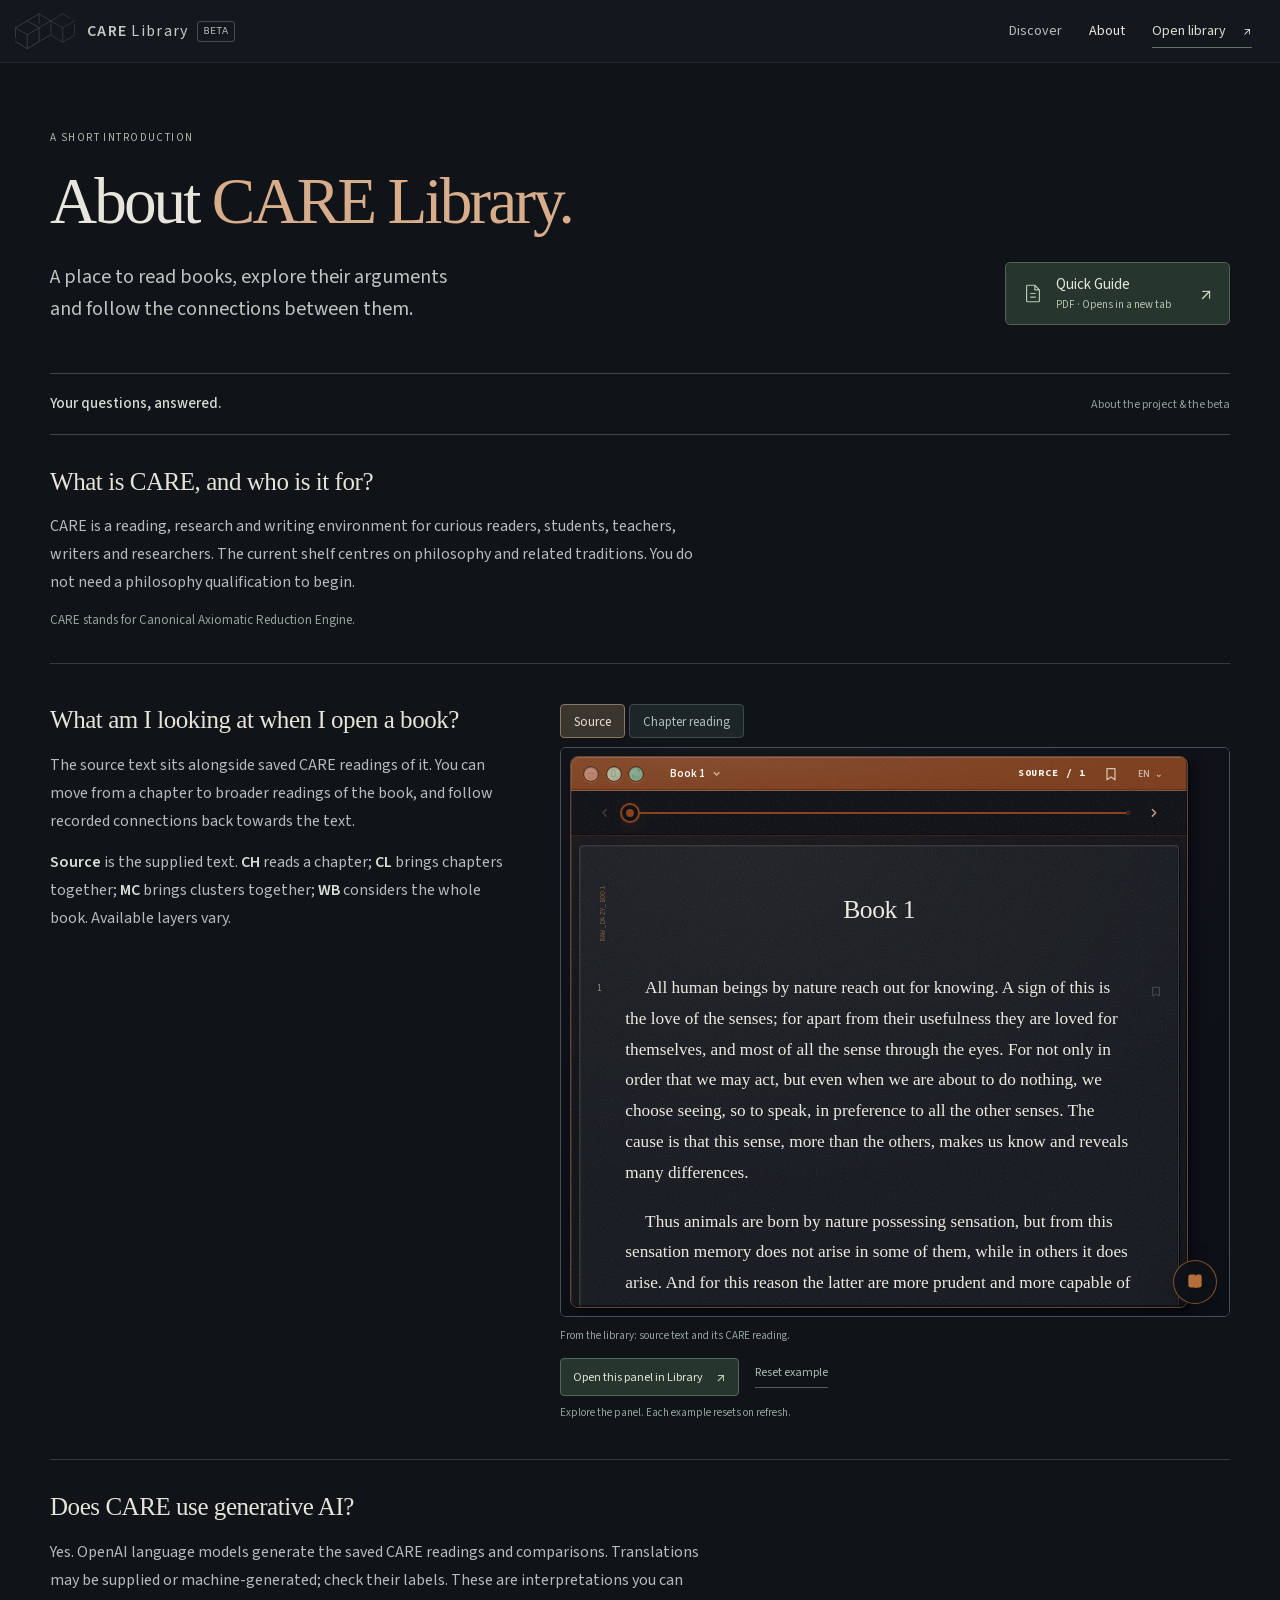
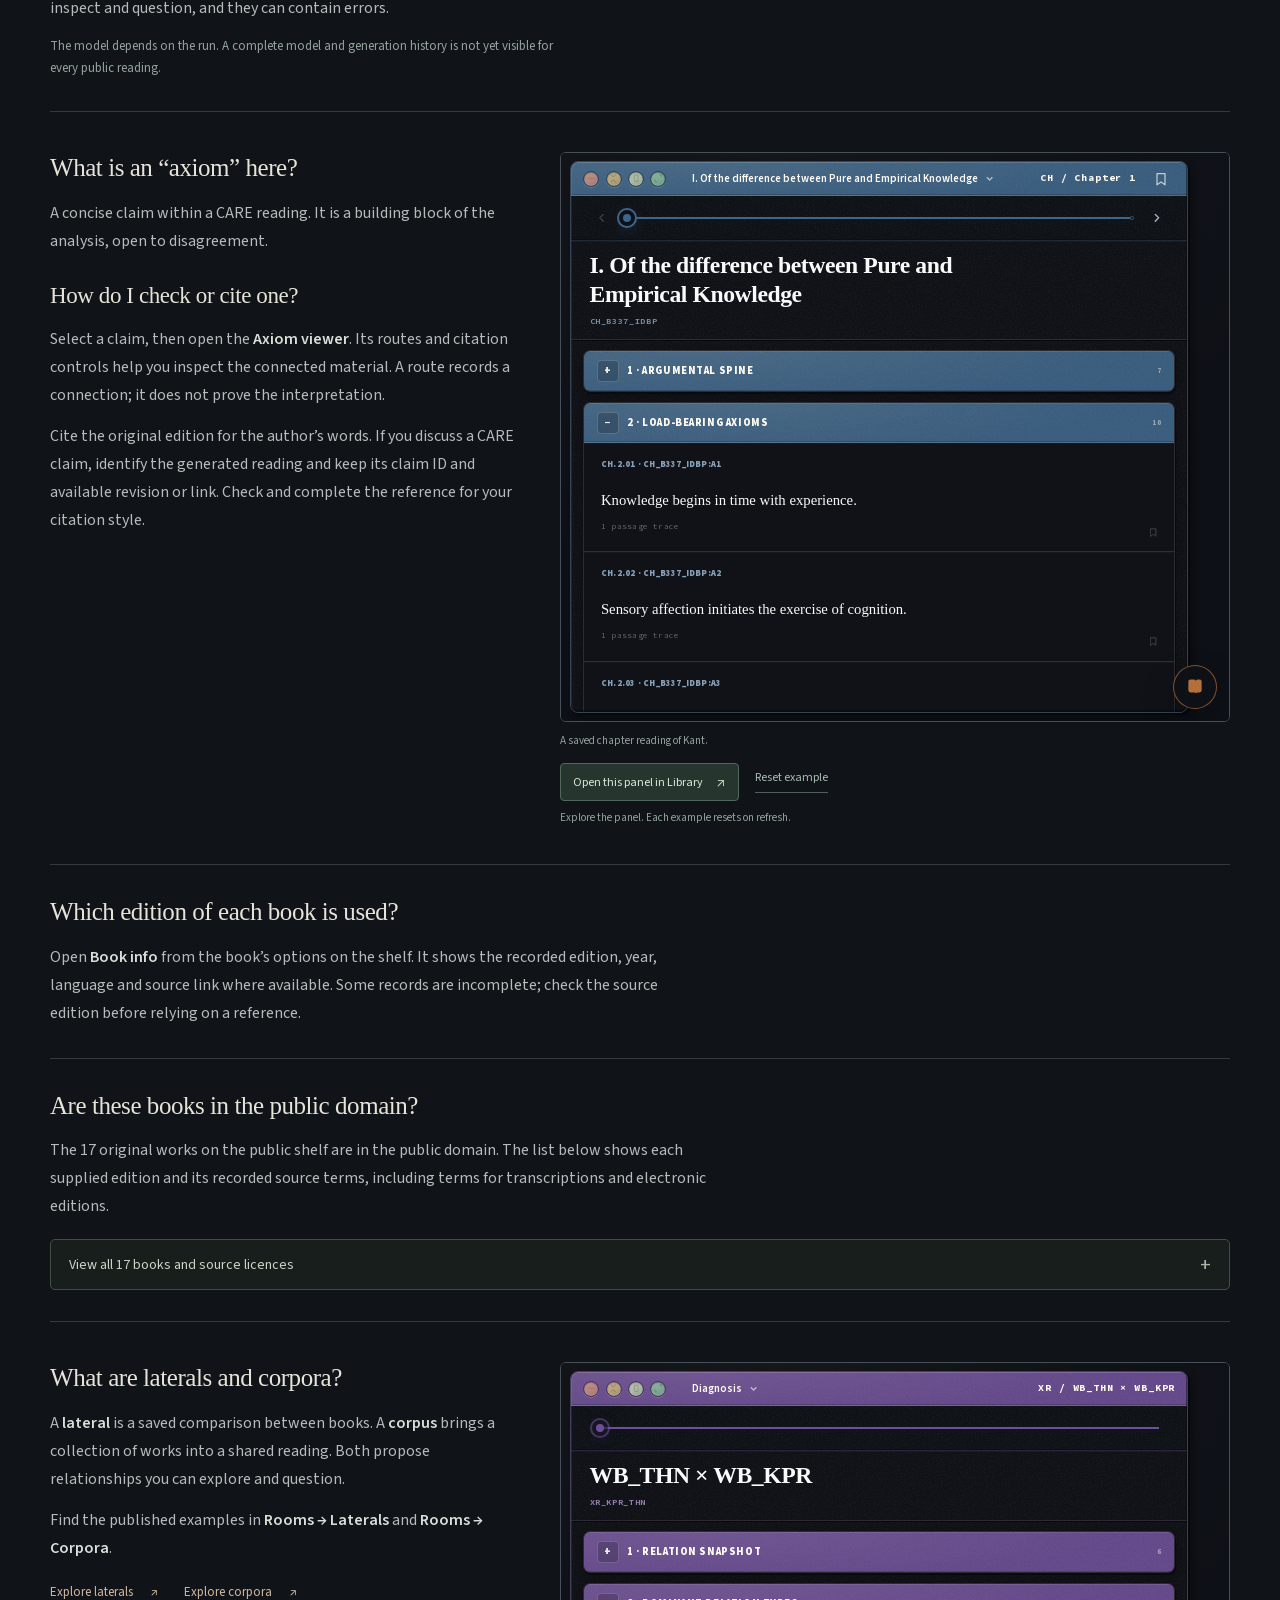
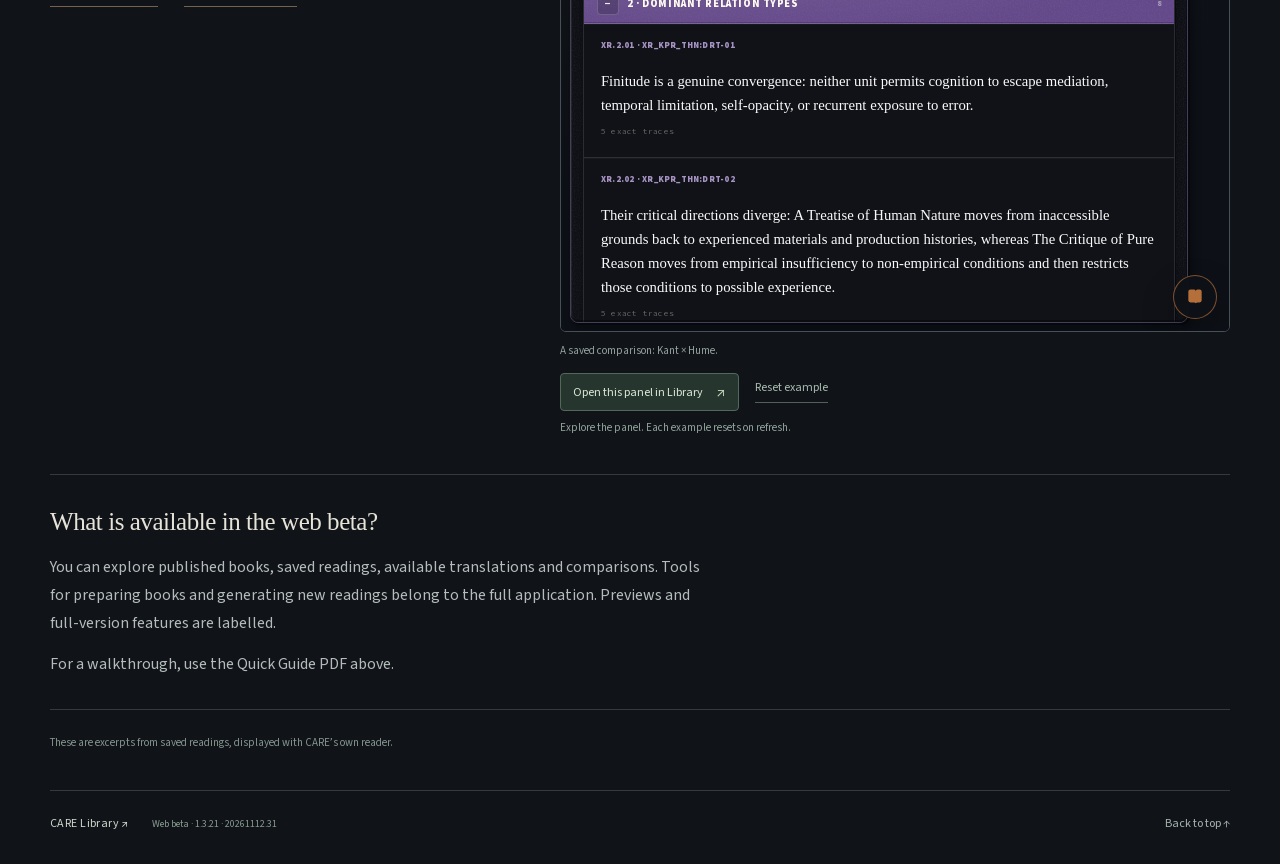
==== commit 3fb0db7f: "Add native interactive About page and Settings menu link" ====
--- a/about.html
+++ b/about.html
@@ -1 +1,105 @@
-<!doctype html><html lang="en-GB"><head><meta charset="utf-8"><meta name="viewport" content="width=device-width,initial-scale=1"><link rel="canonical" href="https://carelibrary.org/"><title>Discover CARE — CARE Library</title><script type="module" src="/legacy-landing.mjs?v=20261102-beta"></script><style>html{background:#0d1015;color:#ece8df;font-family:system-ui}a{color:inherit}</style></head><body><p><a href="/">Discover CARE Library</a></p></body></html>
+<!doctype html>
+<html lang="en-GB">
+<head>
+<meta charset="utf-8">
+<meta name="viewport" content="width=device-width,initial-scale=1,viewport-fit=cover">
+<meta name="color-scheme" content="dark">
+<title>About CARE — CARE Library</title>
+<meta name="description" content="A short introduction to CARE Library: who it is for, how its AI readings work, source editions and answers to common questions.">
+<meta name="theme-color" content="#101318">
+<link rel="canonical" href="https://carelibrary.org/about.html">
+<meta property="og:type" content="website"><meta property="og:site_name" content="CARE Library">
+<meta property="og:title" content="About CARE — CARE Library"><meta property="og:description" content="Books, their arguments and the connections between them."><meta property="og:url" content="https://carelibrary.org/about.html">
+<link rel="icon" href="/favicon.svg" type="image/svg+xml">
+<link rel="stylesheet" href="/about.css">
+<script type="module" src="/about-page.mjs"></script>
+<script type="application/ld+json">{"@context":"https://schema.org","@type":"AboutPage","name":"About CARE Library","url":"https://carelibrary.org/about.html","description":"The purpose, audience, AI readings and source editions of CARE Library.","isPartOf":{"@type":"WebSite","name":"CARE Library","url":"https://carelibrary.org/"},"inLanguage":"en-GB"}</script>
+</head>
+<body>
+<a class="skip-link" href="#main">Skip to main content</a>
+<header class="about-header">
+  <a class="brand" href="/library.html" aria-label="CARE Library home"><img src="/assets/care-header-mark.svg" alt="" width="66" height="46"><span><strong>CARE</strong> Library</span><small>Beta</small></a>
+  <nav aria-label="Main navigation"><a href="/discover.html">Discover</a><a href="/about.html" aria-current="page">About</a><a class="library-link" href="/library.html">Open library <span aria-hidden="true">↗</span></a></nav>
+</header>
+<main id="main" class="page">
+  <section class="intro" aria-labelledby="about-title">
+    <p class="eyebrow">A short introduction</p>
+    <h1 id="about-title">About <em>CARE Library.</em></h1>
+    <div class="intro-bottom"><p>A place to read books, explore their arguments<br class="desktop-break"> and follow the connections between them.</p>
+      <a class="guide-button" href="/quick-start.pdf" target="_blank" rel="noopener" type="application/pdf"><svg viewBox="0 0 24 24" aria-hidden="true"><path d="M14 3H6a1 1 0 0 0-1 1v16a1 1 0 0 0 1 1h12a1 1 0 0 0 1-1V8zM14 3v5h5M9 12h6M9 16h6"/></svg><span>Quick Guide<small>PDF · Opens in a new tab</small></span><span class="arrow" aria-hidden="true">↗</span></a>
+    </div>
+  </section>
+
+  <div class="faq-heading"><h2>Your questions, answered.</h2><span>About the project &amp; the beta</span></div>
+  <section class="faq" aria-label="Frequently asked questions">
+    <article class="answer" id="purpose">
+      <h3>What is CARE, and who is it for?</h3>
+      <p>CARE is a reading, research and writing environment for curious readers, students, teachers, writers and researchers. The current shelf centres on philosophy and related traditions. You do not need a philosophy qualification to begin.</p>
+      <p class="aside-note">CARE stands for Canonical Axiomatic Reduction Engine.</p>
+    </article>
+
+    <article class="answer with-example" id="reading">
+      <div class="answer-copy"><h3>What am I looking at when I open a book?</h3>
+        <p>The source text sits alongside saved CARE readings of it. You can move from a chapter to broader readings of the book, and follow recorded connections back towards the text.</p>
+        <p><strong>Source</strong> is the supplied text. <strong>CH</strong> reads a chapter; <strong>CL</strong> brings chapters together; <strong>MC</strong> brings clusters together; <strong>WB</strong> considers the whole book. Available layers vary.</p>
+      </div>
+      <figure class="example live-example" data-about-live-panel="metaphysics">
+        <div class="panel-switch" role="group" aria-label="Choose the Metaphysics pane"><button type="button" data-about-pane="source" aria-pressed="true">Source</button><button type="button" data-about-pane="chapter" aria-pressed="false">Chapter reading</button></div>
+        <div class="live-panel" data-about-live-content aria-label="Interactive saved Metaphysics panel"><div class="live-fallback"><p>Source · saved excerpt</p><blockquote>All human beings by nature reach out for knowing. A sign of this is the love of the senses; for apart from their usefulness they are loved for themselves, and most of all the sense through the eyes. For not only in order that we may act, but even when we are about to do nothing, we choose seeing, so to speak, in preference to all the other senses. The cause is that this sense, more than the others, makes us know and reveals many differences.
+
+Thus animals are born by nature possessing sensation, but from this sensation memory does not arise in some of them, while in others it does arise. And for this reason the latter are more prudent and more capable of learning than those unable to remember: prudent without learning are those which cannot hear sounds (for example, the bee, and whatever other kind of animal there may be of this sort), while those learn which, in addition to memory, also possess this sense. The other animals, then, live by appearances and memories, and partake little in experience; but the human kind lives also by art and reasonings.</blockquote><span data-fallback-id>RAW_DAZY_BOO1:P0001</span></div></div>
+        <figcaption>From the library: source text and its CARE reading.</figcaption>
+        <div class="panel-links"><a class="panel-library-button" data-about-open-reading href="/library.html#book=beta-223fa1fddd7cddd2&amp;source=RAW_DAZY_BOO1">Open this panel in Library <span aria-hidden="true">↗</span></a><button class="panel-reset" type="button" data-about-reset>Reset example</button><a class="panel-claim-link" data-about-open-claim hidden>Open selected claim <span aria-hidden="true">↗</span></a></div>
+        <p class="panel-status" data-about-panel-status role="status" aria-live="polite">Explore the panel. Each example resets on refresh.</p>
+      </figure>
+    </article>
+
+    <article class="answer" id="ai">
+      <h3>Does CARE use generative AI?</h3>
+      <p>Yes. OpenAI language models generate the saved CARE readings and comparisons. Translations may be supplied or machine-generated; check their labels. These are interpretations you can inspect and question, and they can contain errors.</p>
+      <p class="aside-note">The model depends on the run. A complete model and generation history is not yet visible for every public reading.</p>
+    </article>
+
+    <article class="answer with-example" id="axioms">
+      <div class="answer-copy"><h3>What is an “axiom” here?</h3><p>A concise claim within a CARE reading. It is a building block of the analysis, open to disagreement.</p><h3 class="follow-on">How do I check or cite one?</h3><p>Select a claim, then open the <strong>Axiom viewer</strong>. Its routes and citation controls help you inspect the connected material. A route records a connection; it does not prove the interpretation.</p><p>Cite the original edition for the author’s words. If you discuss a CARE claim, identify the generated reading and keep its claim ID and available revision or link. Check and complete the reference for your citation style.</p></div>
+      <figure class="example live-example" data-about-live-panel="kant">
+        
+        <div class="live-panel" data-about-live-content aria-label="Interactive saved Kant panel"><div class="live-fallback"><p>Chapter · saved excerpt</p><blockquote>Human knowledge begins with experience because sensory objects awaken cognition and supply the occasion for representation.</blockquote><span data-fallback-id>CH_B337_IDBP:AS1</span></div></div>
+        <figcaption>A saved chapter reading of Kant.</figcaption>
+        <div class="panel-links"><a class="panel-library-button" data-about-open-reading href="/library.html#book=kant&amp;unit=CH_B337_IDBP">Open this panel in Library <span aria-hidden="true">↗</span></a><button class="panel-reset" type="button" data-about-reset>Reset example</button><a class="panel-claim-link" data-about-open-claim hidden>Open selected claim <span aria-hidden="true">↗</span></a></div>
+        <p class="panel-status" data-about-panel-status role="status" aria-live="polite">Explore the panel. Each example resets on refresh.</p>
+      </figure>
+    </article>
+
+    <article class="answer" id="editions">
+      <h3>Which edition of each book is used?</h3><p>Open <strong>Book info</strong> from the book’s options on the shelf. It shows the recorded edition, year, language and source link where available. Some records are incomplete; check the source edition before relying on a reference.</p>
+    </article>
+
+    <article class="answer" id="rights">
+      <h3>Are these books in the public domain?</h3><p>The <span data-about-book-count>17</span> original works on the public shelf are in the public domain. The list below shows each supplied edition and its recorded source terms, including terms for transcriptions and electronic editions.</p>
+      <!-- CARE-ABOUT-RIGHTS:START --><details class="book-rights"><summary>View all 17 books and source licences</summary><ul><li data-rights-work="WORK_KANT_PURE_REASON"><div class="rights-title"><a href="/library.html#book=kant">The Critique of Pure Reason</a><span class="public-domain-label">Public-domain work</span></div><p class="rights-author">Immanuel Kant</p><dl class="rights-record"><dt>Edition</dt><dd>J. M. D. Meiklejohn translation · Gutenberg eText #4280</dd><dt>Provider</dt><dd>Not recorded</dd><dt>Terms</dt><dd>Edition or transcription terms not recorded.</dd></dl></li><li data-rights-work="WORK_A_TREATISE_OF_HUMAN_NATURE_DAVID_HUME"><div class="rights-title"><a href="/library.html#book=hume">A Treatise of Human Nature</a><span class="public-domain-label">Public-domain work</span></div><p class="rights-author">David Hume</p><dl class="rights-record"><dt>Edition</dt><dd>Original English · Gutenberg eText #4705 · retained 2012 transcription</dd><dt>Provider</dt><dd>Not recorded</dd><dt>Terms</dt><dd>Edition or transcription terms not recorded.</dd></dl><div class="rights-links"><a href="https://www.gutenberg.org/ebooks/4705" target="_blank" rel="noopener">Source edition ↗</a></div></li><li data-rights-work="WORK_MATIERE_ET_MEMOIRE_HENRI_BERGSON"><div class="rights-title"><a href="/library.html#book=bergson">Matter and Memory</a><span class="public-domain-label">Public-domain work</span></div><p class="rights-author">Henri Bergson</p><dl class="rights-record"><dt>Edition</dt><dd>Original French · retained transcription of the 1939 text</dd><dt>Provider</dt><dd>Not recorded</dd><dt>Terms</dt><dd>Edition or transcription terms not recorded.</dd></dl><div class="rights-links"><a href="https://classiques.uqam.ca/classiques/bergson_henri/matiere_et_memoire/matiere_et_memoire.html" target="_blank" rel="noopener">Source edition ↗</a></div></li><li data-rights-work="WORK_STORE_HISTORICAL_FREUD_UNBEHAGEN_1930"><div class="rights-title"><a href="/library.html#book=beta-9fdf3655cf91ced9">Civilization and its Discontents</a><span class="public-domain-label">Public-domain work</span></div><p class="rights-author">Sigmund Freud</p><dl class="rights-record"><dt>Edition</dt><dd>First edition, 1.–12. Tausend, Wien: Internationaler Psychoanalytischer Verlag, 1930; IPU Berlin / Arkadi Blatow scan; uncorrected Internet Archive OCR</dd><dt>Provider</dt><dd>Internet Archive / International Psychoanalytic University Berlin</dd><dt>Terms</dt><dd>Provider declares public domain where the term is life plus 70 years or less; destination rights review required</dd></dl><div class="rights-links"><a href="https://archive.org/details/DasUnbehagenInDerKultur" target="_blank" rel="noopener">Source edition ↗</a><a href="https://archive.org/details/DasUnbehagenInDerKultur" target="_blank" rel="noopener">Recorded licence / rights link ↗</a></div></li><li data-rights-work="WORK_MONAS_HIEROGLYPHICA_JOHN_DEE"><div class="rights-title"><a href="/library.html#book=beta-eb6edcaef3392c37">Monas Hieroglyphica</a><span class="public-domain-label">Public-domain work</span></div><p class="rights-author">John Dee</p><dl class="rights-record"><dt>Edition</dt><dd>Not recorded</dd><dt>Provider</dt><dd>Not recorded</dd><dt>Terms</dt><dd>Edition or transcription terms not recorded.</dd></dl></li><li data-rights-work="WORK_STORE_EUROPEAN_SPINOZA_ETHICA"><div class="rights-title"><a href="/library.html#book=beta-cb20d40c005d7d22">Ethics</a><span class="public-domain-label">Public-domain work</span></div><p class="rights-author">Baruch Spinoza</p><dl class="rights-record"><dt>Edition</dt><dd>Latin text, Charles Appuhn edition, Garnier 1913; Wikisource transcription</dd><dt>Provider</dt><dd>Wikisource originals</dd><dt>Terms</dt><dd>CC BY-SA 4.0 transcription; underlying edition recorded separately</dd></dl><div class="rights-links"><a href="https://la.wikisource.org/wiki/Ethica" target="_blank" rel="noopener">Source edition ↗</a><a href="https://creativecommons.org/licenses/by-sa/4.0/" target="_blank" rel="noopener">CC BY-SA 4.0 ↗</a></div></li><li data-rights-work="WORK_STORE_PERSEUS_GREEK_TLG0086_TLG025_PERSEUS_GRC2"><div class="rights-title"><a href="/library.html#book=beta-223fa1fddd7cddd2">Metaphysics</a><span class="public-domain-label">Public-domain work</span></div><p class="rights-author">Aristotle</p><dl class="rights-record"><dt>Edition</dt><dd>William David Ross</dd><dt>Provider</dt><dd>Perseus Greek</dd><dt>Terms</dt><dd>Available under a Creative Commons Attribution-ShareAlike 4.0 International License</dd></dl><div class="rights-links"><a href="https://github.com/PerseusDL/canonical-greekLit/blob/01b725d835e6e733062ffd79e0efdbae1ba06e5c/data/tlg0086/tlg025/tlg0086.tlg025.perseus-grc2.xml" target="_blank" rel="noopener">Source edition ↗</a><a href="https://creativecommons.org/licenses/by-sa/4.0/" target="_blank" rel="noopener">CC BY-SA 4.0 ↗</a></div></li><li data-rights-work="WORK_STORE_PERSEUS_GREEK_TLG0059_TLG031_PERSEUS_GRC2"><div class="rights-title"><a href="/library.html#book=beta-8805fe2c663d049f">Timaeus</a><span class="public-domain-label">Public-domain work</span></div><p class="rights-author">Plato</p><dl class="rights-record"><dt>Edition</dt><dd>John Burnet</dd><dt>Provider</dt><dd>Perseus Greek</dd><dt>Terms</dt><dd>CC BY-SA 4.0 repository default; individual edition review required</dd></dl><div class="rights-links"><a href="https://github.com/PerseusDL/canonical-greekLit/blob/01b725d835e6e733062ffd79e0efdbae1ba06e5c/data/tlg0059/tlg031/tlg0059.tlg031.perseus-grc2.xml" target="_blank" rel="noopener">Source edition ↗</a><a href="https://creativecommons.org/licenses/by-sa/4.0/" target="_blank" rel="noopener">CC BY-SA 4.0 ↗</a></div></li><li data-rights-work="WORK_STORE_CANON_PG7205"><div class="rights-title"><a href="/library.html#book=beta-b01befca9f426e10">Thus Spoke Zarathustra</a><span class="public-domain-label">Public-domain work</span></div><p class="rights-author">Friedrich Nietzsche</p><dl class="rights-record"><dt>Edition</dt><dd>Project Gutenberg transcription; print edition review required</dd><dt>Provider</dt><dd>Project Gutenberg originals</dd><dt>Terms</dt><dd>Project Gutenberg declares public domain in the USA; edition and local rights review required</dd></dl><div class="rights-links"><a href="https://www.gutenberg.org/ebooks/7205" target="_blank" rel="noopener">Source edition ↗</a><a href="https://www.gutenberg.org/policy/license.html" target="_blank" rel="noopener">Project Gutenberg terms ↗</a></div></li><li data-rights-work="WORK_STORE_CANON_PG33849"><div class="rights-title"><a href="/library.html#book=beta-181820be1428d1b8">Confessions</a><span class="public-domain-label">Public-domain work</span></div><p class="rights-author">Augustine of Hippo</p><dl class="rights-record"><dt>Edition</dt><dd>Project Gutenberg transcription; editors: Du Bois, Philippe Goibaud, sieur, 1626-1694; Pusey, E. B. (Edward Bouverie), 1800-1882</dd><dt>Provider</dt><dd>Project Gutenberg editions</dd><dt>Terms</dt><dd>Freely available from Project Gutenberg; edition and local rights review required</dd></dl><div class="rights-links"><a href="https://www.gutenberg.org/ebooks/33849" target="_blank" rel="noopener">Source edition ↗</a><a href="https://www.gutenberg.org/policy/license.html" target="_blank" rel="noopener">Project Gutenberg terms ↗</a></div></li><li data-rights-work="WORK_STORE_PERSEUS_LATIN_PHI0550_PHI001_PERSEUS_LAT1"><div class="rights-title"><a href="/library.html#book=beta-f7e0ff97940e1001">On the Nature of Things</a><span class="public-domain-label">Public-domain work</span></div><p class="rights-author">Lucretius</p><dl class="rights-record"><dt>Edition</dt><dd>Lucretius De Rerum Natura Lost information</dd><dt>Provider</dt><dd>Perseus Latin</dd><dt>Terms</dt><dd>CC BY-SA 4.0 repository default; individual edition review required</dd></dl><div class="rights-links"><a href="https://github.com/PerseusDL/canonical-latinLit/blob/128a05afa9cc7179ab18f8d05f78a9f1dd50e415/data/phi0550/phi001/phi0550.phi001.perseus-lat1.xml" target="_blank" rel="noopener">Source edition ↗</a><a href="https://creativecommons.org/licenses/by-sa/4.0/" target="_blank" rel="noopener">CC BY-SA 4.0 ↗</a></div></li><li data-rights-work="WORK_STORE_THOMISTICUM_SUMMA_PRIMA"><div class="rights-title"><a href="/library.html#book=beta-ef18241e546d391b">Summa Theologiae · First Part</a><span class="public-domain-label">Public-domain work</span></div><p class="rights-author">Thomas Aquinas</p><dl class="rights-record"><dt>Edition</dt><dd>Leonine Latin text, Rome 1888–1889; Corpus Thomisticum transcription</dd><dt>Provider</dt><dd>Corpus Thomisticum</dd><dt>Terms</dt><dd>Historical Latin work; Corpus Thomisticum electronic edition rights reserved</dd></dl><div class="rights-links"><a href="https://www.corpusthomisticum.org/sth0000.html" target="_blank" rel="noopener">Source edition ↗</a></div></li><li data-rights-work="WORK_STORE_HISTORICAL_MARX_CAPITAL_I_1867"><div class="rights-title"><a href="/library.html#book=beta-8e3d28d7330b7735">Capital Volume 1</a><span class="public-domain-label">Public-domain work</span></div><p class="rights-author">Karl Marx</p><dl class="rights-record"><dt>Edition</dt><dd>First edition, Hamburg: Otto Meissner, 1867; TextGrid / Kolimo+ TEI transcription</dd><dt>Provider</dt><dd>TextGrid / Kolimo+</dd><dt>Terms</dt><dd>CC0 / public-domain text, as stated in the exact TEI header</dd></dl><div class="rights-links"><a href="https://textgridrep.org/browse/4bnwf.0" target="_blank" rel="noopener">Source edition ↗</a><a href="https://creativecommons.org/publicdomain/zero/1.0/" target="_blank" rel="noopener">CC0 1.0 ↗</a></div></li><li data-rights-work="WORK_STORE_CANON_PG6729"><div class="rights-title"><a href="/library.html#book=beta-f03cac44c6d2d3c9">Science of Logic</a><span class="public-domain-label">Public-domain work</span></div><p class="rights-author">Georg Wilhelm Friedrich Hegel</p><dl class="rights-record"><dt>Edition</dt><dd>Project Gutenberg transcription</dd><dt>Provider</dt><dd>Project Gutenberg editions</dd><dt>Terms</dt><dd>Freely available from Project Gutenberg; edition and local rights review required</dd></dl><div class="rights-links"><a href="https://www.gutenberg.org/ebooks/6729" target="_blank" rel="noopener">Source edition ↗</a><a href="https://www.gutenberg.org/policy/license.html" target="_blank" rel="noopener">Project Gutenberg terms ↗</a></div></li><li data-rights-work="WORK_STORE_CANON_PG13846"><div class="rights-title"><a href="/library.html#book=beta-7b968435d37f55fc">Discourse on Method</a><span class="public-domain-label">Public-domain work</span></div><p class="rights-author">René Descartes</p><dl class="rights-record"><dt>Edition</dt><dd>Project Gutenberg transcription</dd><dt>Provider</dt><dd>Project Gutenberg editions</dd><dt>Terms</dt><dd>Freely available from Project Gutenberg; edition and local rights review required</dd></dl><div class="rights-links"><a href="https://www.gutenberg.org/ebooks/13846" target="_blank" rel="noopener">Source edition ↗</a><a href="https://www.gutenberg.org/policy/license.html" target="_blank" rel="noopener">Project Gutenberg terms ↗</a></div></li><li data-rights-work="WORK_STORE_CANON_PG17641"><div class="rights-title"><a href="/library.html#book=beta-880c6ebd78d7d007">Monadology</a><span class="public-domain-label">Public-domain work</span></div><p class="rights-author">Gottfried Wilhelm Leibniz</p><dl class="rights-record"><dt>Edition</dt><dd>1909 edition with study and notes by Clodius Piat</dd><dt>Provider</dt><dd>Project Gutenberg editions</dd><dt>Terms</dt><dd>Freely available from Project Gutenberg; edition and local rights review required</dd></dl><div class="rights-links"><a href="https://www.gutenberg.org/ebooks/17641" target="_blank" rel="noopener">Source edition ↗</a><a href="https://www.gutenberg.org/policy/license.html" target="_blank" rel="noopener">Project Gutenberg terms ↗</a></div></li><li data-rights-work="WORK_L_IDEA_DEL_THEATRO_DELLO_ECCELLENTE_M_GIULIO_CAMILLO"><div class="rights-title"><a href="/library.html#book=beta-ac6f7f99a63ccb92">The Idea of the Theatre</a><span class="public-domain-label">Public-domain work</span></div><p class="rights-author">Giulio Camillo</p><dl class="rights-record"><dt>Edition</dt><dd>Not recorded</dd><dt>Provider</dt><dd>Not recorded</dd><dt>Terms</dt><dd>Edition or transcription terms not recorded.</dd></dl></li></ul><p class="rights-explanation">The public-domain label refers to the original work. Source notices above are reproduced as recorded for the supplied edition or transcription.</p></details><!-- CARE-ABOUT-RIGHTS:END -->
+    </article>
+
+    <article class="answer with-example" id="connections">
+      <div class="answer-copy"><h3>What are laterals and corpora?</h3><p>A <strong>lateral</strong> is a saved comparison between books. A <strong>corpus</strong> brings a collection of works into a shared reading. Both propose relationships you can explore and question.</p><p>Find the published examples in <strong>Rooms → Laterals</strong> and <strong>Rooms → Corpora</strong>.</p><div class="connection-links"><a class="inline-link" href="/library.html#view=laterals">Explore laterals <span aria-hidden="true">↗</span></a><a class="inline-link" href="/library.html#view=corpuses">Explore corpora <span aria-hidden="true">↗</span></a></div></div>
+      <figure class="example live-example" data-about-live-panel="lateral">
+        
+        <div class="live-panel" data-about-live-content aria-label="Interactive saved Kant × Hume panel"><div class="live-fallback"><p>Lateral · saved excerpt</p><blockquote>The relation is strong, mixed, and high-pressure: both units reconstruct valid finite cognition without unmediated metaphysical possession, but A Treatise of Human Nature explains objecthood through empirical-relational production while The Critique of Pure Reason validates it through a priori conditions of possible experience.</blockquote><span data-fallback-id>XR_KPR_THN:RSN-01</span></div></div>
+        <figcaption>A saved comparison: Kant × Hume.</figcaption>
+        <div class="panel-links"><a class="panel-library-button" data-about-open-reading href="/library.html#field=FIELD%3Alateral%3A32b23876456807&amp;scope=XR%3AXR_KPR_THN%3AR01&amp;ref=XR_KPR_THN%3ARSN-01">Open this panel in Library <span aria-hidden="true">↗</span></a><button class="panel-reset" type="button" data-about-reset>Reset example</button><a class="panel-claim-link" data-about-open-claim hidden>Open selected claim <span aria-hidden="true">↗</span></a></div>
+        <p class="panel-status" data-about-panel-status role="status" aria-live="polite">Explore the panel. Each example resets on refresh.</p>
+      </figure>
+    </article>
+
+    <article class="answer" id="beta">
+      <h3>What is available in the web beta?</h3><p>You can explore published books, saved readings, available translations and comparisons. Tools for preparing books and generating new readings belong to the full application. Previews and full-version features are labelled.</p><p>For a walkthrough, use the Quick Guide PDF above.</p>
+    </article>
+  </section>
+  <p class="screenshot-note">These are excerpts from saved readings, displayed with CARE’s own reader.</p>
+  <footer class="about-footer"><div><a href="/library.html">CARE Library <span aria-hidden="true">↗</span></a><span data-release-label>Web beta</span></div><a href="#main">Back to top <span aria-hidden="true">↑</span></a></footer>
+</main>
+<!-- CARE-ABOUT-PANELS:START -->
+<script id="about-panel-data" type="application/json">{"schema":"care-about-panels/1","snapshot":{"path":"published website export","exported":"2026-10-05","public_revision":"e2d3a4bcc7f49003607913ce5d4739a4d58b92967c47258b324306aac5d2fb9e"},"panels":{"metaphysics":{"title":"Metaphysics · Book 1","href":"/library.html#book=beta-223fa1fddd7cddd2\u0026unit=CH_DAZY_BOO1","sourceHref":"/library.html#book=beta-223fa1fddd7cddd2\u0026source=RAW_DAZY_BOO1","chapterHref":"/library.html#book=beta-223fa1fddd7cddd2\u0026unit=CH_DAZY_BOO1","claimHrefBase":"/library.html#book=beta-223fa1fddd7cddd2","source":{"mode":"workspace","studio_embed":true,"workspace_managed":true,"hide_xa":true,"outline_available":true,"stack":{"work":{"id":"WORK_STORE_PERSEUS_GREEK_TLG0086_TLG025_PERSEUS_GRC2","title":"Metaphysics","author":"Aristotle","cover_url":"./assets/covers/beta-223fa1fddd7cddd2-8bbd0ab3c2fb0bf2.png"},"edition_label":"William David Ross","chapters":[{"id":"RAW_DAZY_BOO1","raw_unit_id":"RAW_DAZY_BOO1","care_unit_id":"CH_DAZY_BOO1","chapter_number":1,"sequence_number":1,"title":"Book 1","readable":true},{"id":"RAW_DAZY_BOO2","raw_unit_id":"RAW_DAZY_BOO2","care_unit_id":"CH_DAZY_BOO2","chapter_number":2,"sequence_number":2,"title":"Book 2","readable":true}],"active_chapter":{"raw_unit_id":"RAW_DAZY_BOO1","care_unit_id":"CH_DAZY_BOO1","chapter_number":1,"sequence_number":1,"title":"Book 1","reading_title":"Book 1","reading_title_context":"","reading_heading_titles":[],"label":"Book 1","source_rendition_type":"machine","passage_count":72,"source_versions":{"unit_id":"RAW_DAZY_BOO1","work_id":"WORK_STORE_PERSEUS_GREEK_TLG0086_TLG025_PERSEUS_GRC2","title":"Book 1","selected_id":"SOURCE_TR_20261015T172106523127Z_5ea33425","language_code":"en","language_name":"English","is_translation":true,"rendition_type":"machine","options":[{"id":"original","language_code":"grc","label":"Ἑλληνική · original","available":true},{"id":"SOURCE_TR_20261015T172106523127Z_5ea33425","language_code":"en","label":"English · saved machine translation","available":true}],"can_translate":false,"language_options":[],"message":"Saved machine translation of the source text. The original remains available."},"passages":[{"id":"RAW_DAZY_BOO1:P0001","text":"All human beings by nature reach out for knowing. A sign of this is the love of the senses; for apart from their usefulness they are loved for themselves, and most of all the sense through the eyes. For not only in order that we may act, but even when we are about to do nothing, we choose seeing, so to speak, in preference to all the other senses. The cause is that this sense, more than the others, makes us know and reveals many differences.\n\nThus animals are born by nature possessing sensation, but from this sensation memory does not arise in some of them, while in others it does arise. And for this reason the latter are more prudent and more capable of learning than those unable to remember: prudent without learning are those which cannot hear sounds (for example, the bee, and whatever other kind of animal there may be of this sort), while those learn which, in addition to memory, also possess this sense. The other animals, then, live by appearances and memories, and partake little in experience; but the human kind lives also by art and reasonings.","rendition_type":"machine","reading_html":"All human beings by nature reach out for knowing. A sign of this is the love of the senses; for apart from their usefulness they are loved for themselves, and most of all the sense through the eyes. For not only in order that we may act, but even when we are about to do nothing, we choose seeing, so to speak, in preference to all the other senses. The cause is that this sense, more than the others, makes us know and reveals many differences.\u003cbr\u003e\u003cbr\u003eThus animals are born by nature possessing sensation, but from this sensation memory does not arise in some of them, while in others it does arise. And for this reason the latter are more prudent and more capable of learning than those unable to remember: prudent without learning are those which cannot hear sounds (for example, the bee, and whatever other kind of animal there may be of this sort), while those learn which, in addition to memory, also possess this sense. The other animals, then, live by appearances and memories, and partake little in experience; but the human kind lives also by art and reasonings.","reading_block_html":"\u003carticle class=\"care-reading-text\"\u003e\u003cp\u003eAll human beings by nature reach out for knowing. A sign of this is the love of the senses; for apart from their usefulness they are loved for themselves, and most of all the sense through the eyes. For not only in order that we may act, but even when we are about to do nothing, we choose seeing, so to speak, in preference to all the other senses. The cause is that this sense, more than the others, makes us know and reveals many differences.\u003c/p\u003e\u003cp\u003eThus animals are born by nature possessing sensation, but from this sensation memory does not arise in some of them, while in others it does arise. And for this reason the latter are more prudent and more capable of learning than those unable to remember: prudent without learning are those which cannot hear sounds (for example, the bee, and whatever other kind of animal there may be of this sort), while those learn which, in addition to memory, also possess this sense. The other animals, then, live by appearances and memories, and partake little in experience; but the human kind lives also by art and reasonings.\u003c/p\u003e\u003c/article\u003e","reading_text":"All human beings by nature reach out for knowing. A sign of this is the love of the senses; for apart from their usefulness they are loved for themselves, and most of all the sense through the eyes. For not only in order that we may act, but even when we are about to do nothing, we choose seeing, so to speak, in preference to all the other senses. The cause is that this sense, more than the others, makes us know and reveals many differences.\n\nThus animals are born by nature possessing sensation, but from this sensation memory does not arise in some of them, while in others it does arise. And for this reason the latter are more prudent and more capable of learning than those unable to remember: prudent without learning are those which cannot hear sounds (for example, the bee, and whatever other kind of animal there may be of this sort), while those learn which, in addition to memory, also possess this sense. The other animals, then, live by appearances and memories, and partake little in experience; but the human kind lives also by art and reasonings.","address":"1.1","sequence":1,"preceding_id":"","following_id":"RAW_DAZY_BOO1:P0002","axioms":["CH_DAZY_BOO1:AS3","CH_DAZY_BOO1:AS6","CH_DAZY_BOO1:A1","CH_DAZY_BOO1:A2","CH_DAZY_BOO1:D1","CH_DAZY_BOO1:DNX1","CH_DAZY_BOO1:FGS1","CH_DAZY_BOO1:FGS2","CH_DAZY_BOO1:AF1","CH_DAZY_BOO1:ALT1","CH_DAZY_BOO1:ALT2","CH_DAZY_BOO1:MRT1","CH_DAZY_BOO1:MRT10"],"trace_count":13,"source_kind":"passage","route_available":true},{"id":"RAW_DAZY_BOO1:P0002","text":"Experience comes to human beings from memory; for the many memories of the same thing produce the capacity of a single experience. And experience seems to be nearly like science and art, but science and art come to human beings through experience. For experience made art, as Polus says, whereas inexperience made chance. Art arises whenever, from many conceptions derived from experience, one universal supposition about similar things comes to be.","rendition_type":"machine","reading_html":"Experience comes to human beings from memory; for the many memories of the same thing produce the capacity of a single experience. And experience seems to be nearly like science and art, but science and art come to human beings through experience. For experience made art, as Polus says, whereas inexperience made chance. Art arises whenever, from many conceptions derived from experience, one universal supposition about similar things comes to be.","reading_block_html":"\u003carticle class=\"care-reading-text\"\u003e\u003cp\u003eExperience comes to human beings from memory; for the many memories of the same thing produce the capacity of a single experience. And experience seems to be nearly like science and art, but science and art come to human beings through experience. For experience made art, as Polus says, whereas inexperience made chance. Art arises whenever, from many conceptions derived from experience, one universal supposition about similar things comes to be.\u003c/p\u003e\u003c/article\u003e","reading_text":"Experience comes to human beings from memory; for the many memories of the same thing produce the capacity of a single experience. And experience seems to be nearly like science and art, but science and art come to human beings through experience. For experience made art, as Polus says, whereas inexperience made chance. Art arises whenever, from many conceptions derived from experience, one universal supposition about similar things comes to be.","address":"1.2","sequence":2,"preceding_id":"RAW_DAZY_BOO1:P0001","following_id":"RAW_DAZY_BOO1:P0003","axioms":["CH_DAZY_BOO1:AS3","CH_DAZY_BOO1:A3","CH_DAZY_BOO1:A4","CH_DAZY_BOO1:D1","CH_DAZY_BOO1:D3","CH_DAZY_BOO1:SD1","CH_DAZY_BOO1:DNX2","CH_DAZY_BOO1:FGS2","CH_DAZY_BOO1:FGS3","CH_DAZY_BOO1:AF1","CH_DAZY_BOO1:AF2","CH_DAZY_BOO1:ALT2","CH_DAZY_BOO1:MRT1"],"trace_count":13,"source_kind":"passage","route_available":true},{"id":"RAW_DAZY_BOO1:P0003","text":"For to have the supposition that this remedy benefited Callias when suffering from this disease, and Socrates, and similarly many individuals, belongs to experience; but that it benefited all such persons, defined as one in kind, suffering from this disease—for example, phlegmatic or bilious persons feverish with burning fever—belongs to art.—With a view to acting, then, experience seems to differ in no way from art; indeed, experienced people succeed more than those who possess an account without experience. (The cause is that experience is knowledge of particulars, whereas art is knowledge of universals; but all actions and all generations concern particulars. For the physician does not heal a human being except incidentally, but Callias or Socrates or some other of those so called, to whom it happens to be a human being. If, then, someone possesses the account without experience, and knows the universal but is ignorant of the particular included in it, he will often fail in the treatment; for it is the","rendition_type":"machine","reading_html":"For to have the supposition that this remedy benefited Callias when suffering from this disease, and Socrates, and similarly many individuals, belongs to experience; but that it benefited all such persons, defined as one in kind, suffering from this disease—for example, phlegmatic or bilious persons feverish with burning fever—belongs to art.—With a view to acting, then, experience seems to differ in no way from art; indeed, experienced people succeed more than those who possess an account without experience. (The cause is that experience is knowledge of particulars, whereas art is knowledge of universals; but all actions and all generations concern particulars. For the physician does not heal a human being except incidentally, but Callias or Socrates or some other of those so called, to whom it happens to be a human being. If, then, someone possesses the account without experience, and knows the universal but is ignorant of the particular included in it, he will often fail in the treatment; for it is the","reading_block_html":"\u003carticle class=\"care-reading-text\"\u003e\u003cp\u003eFor to have the supposition that this remedy benefited Callias when suffering from this disease, and Socrates, and similarly many individuals, belongs to experience; but that it benefited all such persons, defined as one in kind, suffering from this disease—for example, phlegmatic or bilious persons feverish with burning fever—belongs to art.—With a view to acting, then, experience seems to differ in no way from art; indeed, experienced people succeed more than those who possess an account without experience. (The cause is that experience is knowledge of particulars, whereas art is knowledge of universals; but all actions and all generations concern particulars. For the physician does not heal a human being except incidentally, but Callias or Socrates or some other of those so called, to whom it happens to be a human being. If, then, someone possesses the account without experience, and knows the universal but is ignorant of the particular included in it, he will often fail in the treatment; for it is the\u003c/p\u003e\u003c/article\u003e","reading_text":"For to have the supposition that this remedy benefited Callias when suffering from this disease, and Socrates, and similarly many individuals, belongs to experience; but that it benefited all such persons, defined as one in kind, suffering from this disease—for example, phlegmatic or bilious persons feverish with burning fever—belongs to art.—With a view to acting, then, experience seems to differ in no way from art; indeed, experienced people succeed more than those who possess an account without experience. (The cause is that experience is knowledge of particulars, whereas art is knowledge of universals; but all actions and all generations concern particulars. For the physician does not heal a human being except incidentally, but Callias or Socrates or some other of those so called, to whom it happens to be a human being. If, then, someone possesses the account without experience, and knows the universal but is ignorant of the particular included in it, he will often fail in the treatment; for it is the","address":"1.3","sequence":3,"preceding_id":"RAW_DAZY_BOO1:P0002","following_id":"RAW_DAZY_BOO1:P0004","axioms":["CH_DAZY_BOO1:A5","CH_DAZY_BOO1:NX2","CH_DAZY_BOO1:NX3","CH_DAZY_BOO1:D2","CH_DAZY_BOO1:SD2","CH_DAZY_BOO1:FGS4","CH_DAZY_BOO1:AF3","CH_DAZY_BOO1:ME1","CH_DAZY_BOO1:ME2","CH_DAZY_BOO1:MRT3"],"trace_count":10,"source_kind":"passage","route_available":true},{"id":"RAW_DAZY_BOO1:P0004","text":"particular that is treatable.) Yet nevertheless we think that knowing and understanding belong more to art than to experience, and we suppose craftsmen to be wiser than experienced persons, on the ground that wisdom follows everyone more according to knowing. This is because the former know the cause, while the latter do not. For experienced people know the that, but do not know the why; whereas the others know the why and the cause. Hence we also consider master-craftsmen in each case more honorable, and to know more, than manual workers, and wiser, because they know the causes of the things made (whereas the latter, just as some lifeless things produce effects without knowing what they do—for example, fire burns; lifeless things, then, produce each of these effects by a certain nature, while manual workers do so by habit), as though they were wiser not insofar as they are practical, but insofar as they possess an account and know the causes.","rendition_type":"machine","reading_html":"particular that is treatable.) Yet nevertheless we think that knowing and understanding belong more to art than to experience, and we suppose craftsmen to be wiser than experienced persons, on the ground that wisdom follows everyone more according to knowing. This is because the former know the cause, while the latter do not. For experienced people know the that, but do not know the why; whereas the others know the why and the cause. Hence we also consider master-craftsmen in each case more honorable, and to know more, than manual workers, and wiser, because they know the causes of the things made (whereas the latter, just as some lifeless things produce effects without knowing what they do—for example, fire burns; lifeless things, then, produce each of these effects by a certain nature, while manual workers do so by habit), as though they were wiser not insofar as they are practical, but insofar as they possess an account and know the causes.","reading_block_html":"\u003carticle class=\"care-reading-text\"\u003e\u003cp\u003eparticular that is treatable.) Yet nevertheless we think that knowing and understanding belong more to art than to experience, and we suppose craftsmen to be wiser than experienced persons, on the ground that wisdom follows everyone more according to knowing. This is because the former know the cause, while the latter do not. For experienced people know the that, but do not know the why; whereas the others know the why and the cause. Hence we also consider master-craftsmen in each case more honorable, and to know more, than manual workers, and wiser, because they know the causes of the things made (whereas the latter, just as some lifeless things produce effects without knowing what they do—for example, fire burns; lifeless things, then, produce each of these effects by a certain nature, while manual workers do so by habit), as though they were wiser not insofar as they are practical, but insofar as they possess an account and know the causes.\u003c/p\u003e\u003c/article\u003e","reading_text":"particular that is treatable.) Yet nevertheless we think that knowing and understanding belong more to art than to experience, and we suppose craftsmen to be wiser than experienced persons, on the ground that wisdom follows everyone more according to knowing. This is because the former know the cause, while the latter do not. For experienced people know the that, but do not know the why; whereas the others know the why and the cause. Hence we also consider master-craftsmen in each case more honorable, and to know more, than manual workers, and wiser, because they know the causes of the things made (whereas the latter, just as some lifeless things produce effects without knowing what they do—for example, fire burns; lifeless things, then, produce each of these effects by a certain nature, while manual workers do so by habit), as though they were wiser not insofar as they are practical, but insofar as they possess an account and know the causes.","address":"1.4","sequence":4,"preceding_id":"RAW_DAZY_BOO1:P0003","following_id":"RAW_DAZY_BOO1:P0005","axioms":["CH_DAZY_BOO1:AS3","CH_DAZY_BOO1:A6","CH_DAZY_BOO1:NX2","CH_DAZY_BOO1:NX3","CH_DAZY_BOO1:D2","CH_DAZY_BOO1:D3","CH_DAZY_BOO1:SD1","CH_DAZY_BOO1:SD2","CH_DAZY_BOO1:DNX2","CH_DAZY_BOO1:DNX3","CH_DAZY_BOO1:FGS4","CH_DAZY_BOO1:AF2","CH_DAZY_BOO1:AF3","CH_DAZY_BOO1:ME1","CH_DAZY_BOO1:ME2","CH_DAZY_BOO1:ALT2","CH_DAZY_BOO1:MRT1","CH_DAZY_BOO1:MRT2","CH_DAZY_BOO1:MRT3"],"trace_count":19,"source_kind":"passage","route_available":true},{"id":"RAW_DAZY_BOO1:P0005","text":"In general, the sign of one who knows and one who does not know is the ability to teach; and therefore we think art to be science more than experience is. For the former can teach, whereas the latter cannot. Further, we do not think any of the senses to be wisdom, although these are the most authoritative cognitions of particulars; yet they state the why concerning nothing—for example, why fire is hot—but only that it is hot. It is likely, then, that at first whoever discovered any art beyond the common sensations was admired by human beings, not only because something of what was discovered was useful, but as wise and distinguished from the others. And when more arts had been discovered, some directed toward necessities and others toward recreation, those concerned with the latter were always supposed wiser than those concerned with the former, because their sciences were not for use.","rendition_type":"machine","reading_html":"In general, the sign of one who knows and one who does not know is the ability to teach; and therefore we think art to be science more than experience is. For the former can teach, whereas the latter cannot. Further, we do not think any of the senses to be wisdom, although these are the most authoritative cognitions of particulars; yet they state the why concerning nothing—for example, why fire is hot—but only that it is hot. It is likely, then, that at first whoever discovered any art beyond the common sensations was admired by human beings, not only because something of what was discovered was useful, but as wise and distinguished from the others. And when more arts had been discovered, some directed toward necessities and others toward recreation, those concerned with the latter were always supposed wiser than those concerned with the former, because their sciences were not for use.","reading_block_html":"\u003carticle class=\"care-reading-text\"\u003e\u003cp\u003eIn general, the sign of one who knows and one who does not know is the ability to teach; and therefore we think art to be science more than experience is. For the former can teach, whereas the latter cannot. Further, we do not think any of the senses to be wisdom, although these are the most authoritative cognitions of particulars; yet they state the why concerning nothing—for example, why fire is hot—but only that it is hot. It is likely, then, that at first whoever discovered any art beyond the common sensations was admired by human beings, not only because something of what was discovered was useful, but as wise and distinguished from the others. And when more arts had been discovered, some directed toward necessities and others toward recreation, those concerned with the latter were always supposed wiser than those concerned with the former, because their sciences were not for use.\u003c/p\u003e\u003c/article\u003e","reading_text":"In general, the sign of one who knows and one who does not know is the ability to teach; and therefore we think art to be science more than experience is. For the former can teach, whereas the latter cannot. Further, we do not think any of the senses to be wisdom, although these are the most authoritative cognitions of particulars; yet they state the why concerning nothing—for example, why fire is hot—but only that it is hot. It is likely, then, that at first whoever discovered any art beyond the common sensations was admired by human beings, not only because something of what was discovered was useful, but as wise and distinguished from the others. And when more arts had been discovered, some directed toward necessities and others toward recreation, those concerned with the latter were always supposed wiser than those concerned with the former, because their sciences were not for use.","address":"1.5","sequence":5,"preceding_id":"RAW_DAZY_BOO1:P0004","following_id":"RAW_DAZY_BOO1:P0006","axioms":["CH_DAZY_BOO1:A7","CH_DAZY_BOO1:NX1","CH_DAZY_BOO1:D3","CH_DAZY_BOO1:SNX2","CH_DAZY_BOO1:FGS4","CH_DAZY_BOO1:MRT2"],"trace_count":6,"source_kind":"passage","route_available":true},{"id":"RAW_DAZY_BOO1:P0006","text":"Hence, once all such things had been provided, those sciences that are directed neither toward pleasure nor toward necessities were discovered, and first in those places where people first had leisure. Therefore the mathematical arts first arose around Egypt; for there the class of priests was allowed to have leisure. It has been stated in the ethical works what the difference is between art and science and the other cognate states; but the reason we are now making this inquiry is this: everyone supposes that what is called wisdom concerns the first causes and principles. Hence, as was said before, the experienced person seems wiser than anyone whatever who has sensation, the craftsman than the experienced person, the master-craftsman than the manual worker, and the theoretical sciences more so than the productive ones. That wisdom, then, is a science concerning certain principles and causes is clear.","rendition_type":"machine","reading_html":"Hence, once all such things had been provided, those sciences that are directed neither toward pleasure nor toward necessities were discovered, and first in those places where people first had leisure. Therefore the mathematical arts first arose around Egypt; for there the class of priests was allowed to have leisure. It has been stated in the ethical works what the difference is between art and science and the other cognate states; but the reason we are now making this inquiry is this: everyone supposes that what is called wisdom concerns the first causes and principles. Hence, as was said before, the experienced person seems wiser than anyone whatever who has sensation, the craftsman than the experienced person, the master-craftsman than the manual worker, and the theoretical sciences more so than the productive ones. That wisdom, then, is a science concerning certain principles and causes is clear.","reading_block_html":"\u003carticle class=\"care-reading-text\"\u003e\u003cp\u003eHence, once all such things had been provided, those sciences that are directed neither toward pleasure nor toward necessities were discovered, and first in those places where people first had leisure. Therefore the mathematical arts first arose around Egypt; for there the class of priests was allowed to have leisure. It has been stated in the ethical works what the difference is between art and science and the other cognate states; but the reason we are now making this inquiry is this: everyone supposes that what is called wisdom concerns the first causes and principles. Hence, as was said before, the experienced person seems wiser than anyone whatever who has sensation, the craftsman than the experienced person, the master-craftsman than the manual worker, and the theoretical sciences more so than the productive ones. That wisdom, then, is a science concerning certain principles and causes is clear.\u003c/p\u003e\u003c/article\u003e","reading_text":"Hence, once all such things had been provided, those sciences that are directed neither toward pleasure nor toward necessities were discovered, and first in those places where people first had leisure. Therefore the mathematical arts first arose around Egypt; for there the class of priests was allowed to have leisure. It has been stated in the ethical works what the difference is between art and science and the other cognate states; but the reason we are now making this inquiry is this: everyone supposes that what is called wisdom concerns the first causes and principles. Hence, as was said before, the experienced person seems wiser than anyone whatever who has sensation, the craftsman than the experienced person, the master-craftsman than the manual worker, and the theoretical sciences more so than the productive ones. That wisdom, then, is a science concerning certain principles and causes is clear.","address":"1.6","sequence":6,"preceding_id":"RAW_DAZY_BOO1:P0005","following_id":"RAW_DAZY_BOO1:P0007","axioms":["CH_DAZY_BOO1:ME3"],"trace_count":1,"source_kind":"passage","route_available":true},{"id":"RAW_DAZY_BOO1:P0007","text":"Since we seek this science, it would be necessary to consider what sort of causes and what sort of principles wisdom is a science of. If one were to take the suppositions we hold concerning the wise person, perhaps this would make it clearer. First, then, we suppose that the wise person knows all things as far as possible, without possessing knowledge of each particular thing; next, that one capable of knowing difficult things, and things not easy for a human being to know, is wise (for sensing is common to all, and therefore easy and not at all wise); further, that in every science the more exact and the more capable of teaching the causes is wiser; and, among the sciences, that the one chosen for its own sake and for the sake of knowing is more wisdom than that chosen for the sake of its results, and that the more ruling science is more wisdom than the subordinate one. For the wise person ought not to be commanded, but to command; nor ought he to obey another, but the less wise person ought to obey him.","rendition_type":"machine","reading_html":"Since we seek this science, it would be necessary to consider what sort of causes and what sort of principles wisdom is a science of. If one were to take the suppositions we hold concerning the wise person, perhaps this would make it clearer. First, then, we suppose that the wise person knows all things as far as possible, without possessing knowledge of each particular thing; next, that one capable of knowing difficult things, and things not easy for a human being to know, is wise (for sensing is common to all, and therefore easy and not at all wise); further, that in every science the more exact and the more capable of teaching the causes is wiser; and, among the sciences, that the one chosen for its own sake and for the sake of knowing is more wisdom than that chosen for the sake of its results, and that the more ruling science is more wisdom than the subordinate one. For the wise person ought not to be commanded, but to command; nor ought he to obey another, but the less wise person ought to obey him.","reading_block_html":"\u003carticle class=\"care-reading-text\"\u003e\u003cp\u003eSince we seek this science, it would be necessary to consider what sort of causes and what sort of principles wisdom is a science of. If one were to take the suppositions we hold concerning the wise person, perhaps this would make it clearer. First, then, we suppose that the wise person knows all things as far as possible, without possessing knowledge of each particular thing; next, that one capable of knowing difficult things, and things not easy for a human being to know, is wise (for sensing is common to all, and therefore easy and not at all wise); further, that in every science the more exact and the more capable of teaching the causes is wiser; and, among the sciences, that the one chosen for its own sake and for the sake of knowing is more wisdom than that chosen for the sake of its results, and that the more ruling science is more wisdom than the subordinate one. For the wise person ought not to be commanded, but to command; nor ought he to obey another, but the less wise person ought to obey him.\u003c/p\u003e\u003c/article\u003e","reading_text":"Since we seek this science, it would be necessary to consider what sort of causes and what sort of principles wisdom is a science of. If one were to take the suppositions we hold concerning the wise person, perhaps this would make it clearer. First, then, we suppose that the wise person knows all things as far as possible, without possessing knowledge of each particular thing; next, that one capable of knowing difficult things, and things not easy for a human being to know, is wise (for sensing is common to all, and therefore easy and not at all wise); further, that in every science the more exact and the more capable of teaching the causes is wiser; and, among the sciences, that the one chosen for its own sake and for the sake of knowing is more wisdom than that chosen for the sake of its results, and that the more ruling science is more wisdom than the subordinate one. For the wise person ought not to be commanded, but to command; nor ought he to obey another, but the less wise person ought to obey him.","address":"1.7","sequence":7,"preceding_id":"RAW_DAZY_BOO1:P0006","following_id":"RAW_DAZY_BOO1:P0008","axioms":["CH_DAZY_BOO1:AS1","CH_DAZY_BOO1:AS2","CH_DAZY_BOO1:AS4","CH_DAZY_BOO1:A10","CH_DAZY_BOO1:A12","CH_DAZY_BOO1:SD3","CH_DAZY_BOO1:DNX7","CH_DAZY_BOO1:SNX4","CH_DAZY_BOO1:FGS5","CH_DAZY_BOO1:AF4","CH_DAZY_BOO1:ME3","CH_DAZY_BOO1:ALT1","CH_DAZY_BOO1:MRT4","CH_DAZY_BOO1:MRT6","CH_DAZY_BOO1:MRT10"],"trace_count":15,"source_kind":"passage","route_available":true},{"id":"RAW_DAZY_BOO1:P0008","text":"—Such and so many are the suppositions we hold concerning wisdom and the wise. Of these, knowing all things must belong to the one who possesses universal knowledge most fully (for this person somehow knows all the things subject to it); and these universals are also almost the most difficult things for human beings to know (for they are furthest removed from the senses). The most exact sciences are those which are most concerned with first things (for those proceeding from fewer principles are more exact than those called sciences by addition, as arithmetic is more exact than geometry). Moreover, the science that contemplates causes is more capable of teaching (for those teach who state the causes in each case); and knowing and understanding for their own sake belong most of all to the science of what is most knowable (for one who chooses knowing for its own sake will choose most of all the science that is most so; and such is the science of what is most knowable). But the first things and the causes are most knowable (for through these and from these the other things","rendition_type":"machine","reading_html":"—Such and so many are the suppositions we hold concerning wisdom and the wise. Of these, knowing all things must belong to the one who possesses universal knowledge most fully (for this person somehow knows all the things subject to it); and these universals are also almost the most difficult things for human beings to know (for they are furthest removed from the senses). The most exact sciences are those which are most concerned with first things (for those proceeding from fewer principles are more exact than those called sciences by addition, as arithmetic is more exact than geometry). Moreover, the science that contemplates causes is more capable of teaching (for those teach who state the causes in each case); and knowing and understanding for their own sake belong most of all to the science of what is most knowable (for one who chooses knowing for its own sake will choose most of all the science that is most so; and such is the science of what is most knowable). But the first things and the causes are most knowable (for through these and from these the other things","reading_block_html":"\u003carticle class=\"care-reading-text\"\u003e\u003cp\u003e—Such and so many are the suppositions we hold concerning wisdom and the wise. Of these, knowing all things must belong to the one who possesses universal knowledge most fully (for this person somehow knows all the things subject to it); and these universals are also almost the most difficult things for human beings to know (for they are furthest removed from the senses). The most exact sciences are those which are most concerned with first things (for those proceeding from fewer principles are more exact than those called sciences by addition, as arithmetic is more exact than geometry). Moreover, the science that contemplates causes is more capable of teaching (for those teach who state the causes in each case); and knowing and understanding for their own sake belong most of all to the science of what is most knowable (for one who chooses knowing for its own sake will choose most of all the science that is most so; and such is the science of what is most knowable). But the first things and the causes are most knowable (for through these and from these the other things\u003c/p\u003e\u003c/article\u003e","reading_text":"—Such and so many are the suppositions we hold concerning wisdom and the wise. Of these, knowing all things must belong to the one who possesses universal knowledge most fully (for this person somehow knows all the things subject to it); and these universals are also almost the most difficult things for human beings to know (for they are furthest removed from the senses). The most exact sciences are those which are most concerned with first things (for those proceeding from fewer principles are more exact than those called sciences by addition, as arithmetic is more exact than geometry). Moreover, the science that contemplates causes is more capable of teaching (for those teach who state the causes in each case); and knowing and understanding for their own sake belong most of all to the science of what is most knowable (for one who chooses knowing for its own sake will choose most of all the science that is most so; and such is the science of what is most knowable). But the first things and the causes are most knowable (for through these and from these the other things","address":"1.8","sequence":8,"preceding_id":"RAW_DAZY_BOO1:P0007","following_id":"RAW_DAZY_BOO1:P0009","axioms":["CH_DAZY_BOO1:A8","CH_DAZY_BOO1:A9","CH_DAZY_BOO1:D4","CH_DAZY_BOO1:SD1","CH_DAZY_BOO1:DNX3","CH_DAZY_BOO1:DNX7","CH_DAZY_BOO1:ME1","CH_DAZY_BOO1:MRT2","CH_DAZY_BOO1:MRT4"],"trace_count":9,"source_kind":"passage","route_available":true},{"id":"RAW_DAZY_BOO1:P0009","text":"are known, but not these through the things subject to them), and the most ruling of the sciences, and more ruling than the subordinate science, is that which knows for the sake of what each thing is to be done. This is the good of each thing, and in general the best in all nature. From all that has been said, then, the name sought falls upon the same science; for it must be contemplative of the first principles and causes. For the good and that for the sake of which are one of the causes.","rendition_type":"machine","reading_html":"are known, but not these through the things subject to them), and the most ruling of the sciences, and more ruling than the subordinate science, is that which knows for the sake of what each thing is to be done. This is the good of each thing, and in general the best in all nature. From all that has been said, then, the name sought falls upon the same science; for it must be contemplative of the first principles and causes. For the good and that for the sake of which are one of the causes.","reading_block_html":"\u003carticle class=\"care-reading-text\"\u003e\u003cp\u003eare known, but not these through the things subject to them), and the most ruling of the sciences, and more ruling than the subordinate science, is that which knows for the sake of what each thing is to be done. This is the good of each thing, and in general the best in all nature. From all that has been said, then, the name sought falls upon the same science; for it must be contemplative of the first principles and causes. For the good and that for the sake of which are one of the causes.\u003c/p\u003e\u003c/article\u003e","reading_text":"are known, but not these through the things subject to them), and the most ruling of the sciences, and more ruling than the subordinate science, is that which knows for the sake of what each thing is to be done. This is the good of each thing, and in general the best in all nature. From all that has been said, then, the name sought falls upon the same science; for it must be contemplative of the first principles and causes. For the good and that for the sake of which are one of the causes.","address":"1.9","sequence":9,"preceding_id":"RAW_DAZY_BOO1:P0008","following_id":"RAW_DAZY_BOO1:P0010","axioms":["CH_DAZY_BOO1:AS2","CH_DAZY_BOO1:AS6","CH_DAZY_BOO1:A11","CH_DAZY_BOO1:A12","CH_DAZY_BOO1:D4","CH_DAZY_BOO1:SD2","CH_DAZY_BOO1:SD3","CH_DAZY_BOO1:SNX4","CH_DAZY_BOO1:FGS5","CH_DAZY_BOO1:AF4","CH_DAZY_BOO1:MRT1","CH_DAZY_BOO1:MRT10"],"trace_count":12,"source_kind":"passage","route_available":true},{"id":"RAW_DAZY_BOO1:P0010","text":"That it is not productive is clear also from the first philosophers. For it was through wonder that human beings, both now and at first, began to philosophize: at first wondering at the strange things close at hand, then progressing little by little in this way and being at a loss about greater matters—for example, about the affections of the moon, and those concerning the sun and stars, and about the coming-to-be of the whole. But one who is at a loss and wonders thinks himself ignorant (which is why the lover of myth is in a way a philosopher, for myth is composed of wonders). Hence, if they philosophized in order to escape ignorance, it is clear that they pursued knowing for the sake of knowing and not for the sake of any use. And the actual occurrence bears witness to this: for it was when nearly all the necessities, and things for ease and recreation, were already available that this kind of understanding began to be sought.","rendition_type":"machine","reading_html":"That it is not productive is clear also from the first philosophers. For it was through wonder that human beings, both now and at first, began to philosophize: at first wondering at the strange things close at hand, then progressing little by little in this way and being at a loss about greater matters—for example, about the affections of the moon, and those concerning the sun and stars, and about the coming-to-be of the whole. But one who is at a loss and wonders thinks himself ignorant (which is why the lover of myth is in a way a philosopher, for myth is composed of wonders). Hence, if they philosophized in order to escape ignorance, it is clear that they pursued knowing for the sake of knowing and not for the sake of any use. And the actual occurrence bears witness to this: for it was when nearly all the necessities, and things for ease and recreation, were already available that this kind of understanding began to be sought.","reading_block_html":"\u003carticle class=\"care-reading-text\"\u003e\u003cp\u003eThat it is not productive is clear also from the first philosophers. For it was through wonder that human beings, both now and at first, began to philosophize: at first wondering at the strange things close at hand, then progressing little by little in this way and being at a loss about greater matters—for example, about the affections of the moon, and those concerning the sun and stars, and about the coming-to-be of the whole. But one who is at a loss and wonders thinks himself ignorant (which is why the lover of myth is in a way a philosopher, for myth is composed of wonders). Hence, if they philosophized in order to escape ignorance, it is clear that they pursued knowing for the sake of knowing and not for the sake of any use. And the actual occurrence bears witness to this: for it was when nearly all the necessities, and things for ease and recreation, were already available that this kind of understanding began to be sought.\u003c/p\u003e\u003c/article\u003e","reading_text":"That it is not productive is clear also from the first philosophers. For it was through wonder that human beings, both now and at first, began to philosophize: at first wondering at the strange things close at hand, then progressing little by little in this way and being at a loss about greater matters—for example, about the affections of the moon, and those concerning the sun and stars, and about the coming-to-be of the whole. But one who is at a loss and wonders thinks himself ignorant (which is why the lover of myth is in a way a philosopher, for myth is composed of wonders). Hence, if they philosophized in order to escape ignorance, it is clear that they pursued knowing for the sake of knowing and not for the sake of any use. And the actual occurrence bears witness to this: for it was when nearly all the necessities, and things for ease and recreation, were already available that this kind of understanding began to be sought.","address":"1.10","sequence":10,"preceding_id":"RAW_DAZY_BOO1:P0009","following_id":"RAW_DAZY_BOO1:P0011","axioms":["CH_DAZY_BOO1:A13","CH_DAZY_BOO1:NX4","CH_DAZY_BOO1:D5","CH_DAZY_BOO1:DNX1","CH_DAZY_BOO1:FGS6","CH_DAZY_BOO1:ME7"],"trace_count":6,"source_kind":"passage","route_available":true},{"id":"RAW_DAZY_BOO1:P0011","text":"It is clear, then, that we seek it for no other need, but that, just as we say a human being is free who is for his own sake and not for another's, so we seek this science as alone free among the sciences; for it alone is for its own sake. Hence its possession might justly be thought not human; for in many ways human nature is enslaved, so that, according to Simonides,\nonly a god might possess this prerogative,\nand it is unworthy of a man not to seek the science in accordance with himself. If what the poets say has any truth, and the divine is by nature envious, it is likely that this would occur especially in this case, and that all who excel would be unfortunate. But it is neither possible for the divine to be envious—rather, according to the proverb, poets tell many lies—nor should any science be thought more honorable than this one. For it is the most divine and most honorable; and it alone could be such in two ways. For that science which a god would most possess is divine among the sciences, as is also any science concerned with divine things.","rendition_type":"machine","reading_html":"It is clear, then, that we seek it for no other need, but that, just as we say a human being is free who is for his own sake and not for another\u0026#39;s, so we seek this science as alone free among the sciences; for it alone is for its own sake. Hence its possession might justly be thought not human; for in many ways human nature is enslaved, so that, according to Simonides,\u003cbr\u003eonly a god might possess this prerogative,\u003cbr\u003eand it is unworthy of a man not to seek the science in accordance with himself. If what the poets say has any truth, and the divine is by nature envious, it is likely that this would occur especially in this case, and that all who excel would be unfortunate. But it is neither possible for the divine to be envious—rather, according to the proverb, poets tell many lies—nor should any science be thought more honorable than this one. For it is the most divine and most honorable; and it alone could be such in two ways. For that science which a god would most possess is divine among the sciences, as is also any science concerned with divine things.","reading_block_html":"\u003carticle class=\"care-reading-text\"\u003e\u003cp\u003eIt is clear, then, that we seek it for no other need, but that, just as we say a human being is free who is for his own sake and not for another\u0026#39;s, so we seek this science as alone free among the sciences; for it alone is for its own sake. Hence its possession might justly be thought not human; for in many ways human nature is enslaved, so that, according to Simonides,\u003cbr\u003eonly a god might possess this prerogative,\u003cbr\u003eand it is unworthy of a man not to seek the science in accordance with himself. If what the poets say has any truth, and the divine is by nature envious, it is likely that this would occur especially in this case, and that all who excel would be unfortunate. But it is neither possible for the divine to be envious—rather, according to the proverb, poets tell many lies—nor should any science be thought more honorable than this one. For it is the most divine and most honorable; and it alone could be such in two ways. For that science which a god would most possess is divine among the sciences, as is also any science concerned with divine things.\u003c/p\u003e\u003c/article\u003e","reading_text":"It is clear, then, that we seek it for no other need, but that, just as we say a human being is free who is for his own sake and not for another's, so we seek this science as alone free among the sciences; for it alone is for its own sake. Hence its possession might justly be thought not human; for in many ways human nature is enslaved, so that, according to Simonides,\nonly a god might possess this prerogative,\nand it is unworthy of a man not to seek the science in accordance with himself. If what the poets say has any truth, and the divine is by nature envious, it is likely that this would occur especially in this case, and that all who excel would be unfortunate. But it is neither possible for the divine to be envious—rather, according to the proverb, poets tell many lies—nor should any science be thought more honorable than this one. For it is the most divine and most honorable; and it alone could be such in two ways. For that science which a god would most possess is divine among the sciences, as is also any science concerned with divine things.","address":"1.11","sequence":11,"preceding_id":"RAW_DAZY_BOO1:P0010","following_id":"RAW_DAZY_BOO1:P0012","axioms":["CH_DAZY_BOO1:NX5","CH_DAZY_BOO1:D5","CH_DAZY_BOO1:MRT6"],"trace_count":3,"source_kind":"passage","route_available":true},{"id":"RAW_DAZY_BOO1:P0012","text":"This science alone has obtained both of these characteristics. For god is thought to be among the causes of all things and to be a certain principle, and god alone, or most of all, would possess such a science. All the others, then, are more necessary than this, but none is better.—Yet in a way its acquisition must end for us in the opposite of the inquiries from which we began. For, as we said, all begin from wondering whether something is so, as with the self-moving things among marvels, or with the turnings of the sun, or the incommensurability of the diagonal (for it seems marvelous to all who have not yet contemplated the cause if something is not measured by the least unit). But one must end in the opposite and the better, according to the proverb, as also in these cases when they have learned; for a geometrician would not wonder at anything so much as if the diagonal became commensurable. What, then, is the nature of the science sought, and what is the aim which the inquiry and the whole method must attain, has been stated.","rendition_type":"machine","reading_html":"This science alone has obtained both of these characteristics. For god is thought to be among the causes of all things and to be a certain principle, and god alone, or most of all, would possess such a science. All the others, then, are more necessary than this, but none is better.—Yet in a way its acquisition must end for us in the opposite of the inquiries from which we began. For, as we said, all begin from wondering whether something is so, as with the self-moving things among marvels, or with the turnings of the sun, or the incommensurability of the diagonal (for it seems marvelous to all who have not yet contemplated the cause if something is not measured by the least unit). But one must end in the opposite and the better, according to the proverb, as also in these cases when they have learned; for a geometrician would not wonder at anything so much as if the diagonal became commensurable. What, then, is the nature of the science sought, and what is the aim which the inquiry and the whole method must attain, has been stated.","reading_block_html":"\u003carticle class=\"care-reading-text\"\u003e\u003cp\u003eThis science alone has obtained both of these characteristics. For god is thought to be among the causes of all things and to be a certain principle, and god alone, or most of all, would possess such a science. All the others, then, are more necessary than this, but none is better.—Yet in a way its acquisition must end for us in the opposite of the inquiries from which we began. For, as we said, all begin from wondering whether something is so, as with the self-moving things among marvels, or with the turnings of the sun, or the incommensurability of the diagonal (for it seems marvelous to all who have not yet contemplated the cause if something is not measured by the least unit). But one must end in the opposite and the better, according to the proverb, as also in these cases when they have learned; for a geometrician would not wonder at anything so much as if the diagonal became commensurable. What, then, is the nature of the science sought, and what is the aim which the inquiry and the whole method must attain, has been stated.\u003c/p\u003e\u003c/article\u003e","reading_text":"This science alone has obtained both of these characteristics. For god is thought to be among the causes of all things and to be a certain principle, and god alone, or most of all, would possess such a science. All the others, then, are more necessary than this, but none is better.—Yet in a way its acquisition must end for us in the opposite of the inquiries from which we began. For, as we said, all begin from wondering whether something is so, as with the self-moving things among marvels, or with the turnings of the sun, or the incommensurability of the diagonal (for it seems marvelous to all who have not yet contemplated the cause if something is not measured by the least unit). But one must end in the opposite and the better, according to the proverb, as also in these cases when they have learned; for a geometrician would not wonder at anything so much as if the diagonal became commensurable. What, then, is the nature of the science sought, and what is the aim which the inquiry and the whole method must attain, has been stated.","address":"1.12","sequence":12,"preceding_id":"RAW_DAZY_BOO1:P0011","following_id":"RAW_DAZY_BOO1:P0013","axioms":["CH_DAZY_BOO1:AS1","CH_DAZY_BOO1:SNX6","CH_DAZY_BOO1:ME7"],"trace_count":3,"source_kind":"passage","route_available":true},{"id":"RAW_DAZY_BOO1:P0013","text":"Since it is clear that we must acquire knowledge of the original causes (for we say that we know each thing when we suppose that we know its first cause), and causes are spoken of in four ways: one cause, we say, is the substance and the what-it-was-to-be (for the why is reduced ultimately to the account, and the first why is cause and principle); another is the matter and the underlying subject; a third is that from which the principle of motion comes; and a fourth is the cause opposed to this, that for the sake of which and the good (for this is the end of every coming-to-be and motion). Although we have considered these sufficiently in the works on nature, nevertheless let us also take up for examination those who before us came to investigate beings and philosophized about truth.","rendition_type":"machine","reading_html":"Since it is clear that we must acquire knowledge of the original causes (for we say that we know each thing when we suppose that we know its first cause), and causes are spoken of in four ways: one cause, we say, is the substance and the what-it-was-to-be (for the why is reduced ultimately to the account, and the first why is cause and principle); another is the matter and the underlying subject; a third is that from which the principle of motion comes; and a fourth is the cause opposed to this, that for the sake of which and the good (for this is the end of every coming-to-be and motion). Although we have considered these sufficiently in the works on nature, nevertheless let us also take up for examination those who before us came to investigate beings and philosophized about truth.","reading_block_html":"\u003carticle class=\"care-reading-text\"\u003e\u003cp\u003eSince it is clear that we must acquire knowledge of the original causes (for we say that we know each thing when we suppose that we know its first cause), and causes are spoken of in four ways: one cause, we say, is the substance and the what-it-was-to-be (for the why is reduced ultimately to the account, and the first why is cause and principle); another is the matter and the underlying subject; a third is that from which the principle of motion comes; and a fourth is the cause opposed to this, that for the sake of which and the good (for this is the end of every coming-to-be and motion). Although we have considered these sufficiently in the works on nature, nevertheless let us also take up for examination those who before us came to investigate beings and philosophized about truth.\u003c/p\u003e\u003c/article\u003e","reading_text":"Since it is clear that we must acquire knowledge of the original causes (for we say that we know each thing when we suppose that we know its first cause), and causes are spoken of in four ways: one cause, we say, is the substance and the what-it-was-to-be (for the why is reduced ultimately to the account, and the first why is cause and principle); another is the matter and the underlying subject; a third is that from which the principle of motion comes; and a fourth is the cause opposed to this, that for the sake of which and the good (for this is the end of every coming-to-be and motion). Although we have considered these sufficiently in the works on nature, nevertheless let us also take up for examination those who before us came to investigate beings and philosophized about truth.","address":"1.13","sequence":13,"preceding_id":"RAW_DAZY_BOO1:P0012","following_id":"RAW_DAZY_BOO1:P0014","axioms":["CH_DAZY_BOO1:AS4","CH_DAZY_BOO1:AS5","CH_DAZY_BOO1:AS6","CH_DAZY_BOO1:A14","CH_DAZY_BOO1:A15","CH_DAZY_BOO1:D6","CH_DAZY_BOO1:SD4","CH_DAZY_BOO1:FGS7","CH_DAZY_BOO1:AF5","CH_DAZY_BOO1:ME4","CH_DAZY_BOO1:ME5","CH_DAZY_BOO1:ALT1","CH_DAZY_BOO1:ALT2","CH_DAZY_BOO1:ALT3","CH_DAZY_BOO1:ALT4","CH_DAZY_BOO1:MRT5","CH_DAZY_BOO1:MRT10"],"trace_count":17,"source_kind":"passage","route_available":true},{"id":"RAW_DAZY_BOO1:P0014","text":"For it is clear that they too speak of certain principles and causes. Our survey of them, then, will be of some service to the present method: for either we shall discover some other kind of cause, or we shall have more confidence in those now spoken of.—Of those who first philosophized, most supposed that the principles of all things were only those in the form of matter. For that from which all beings are, and from which they first come to be, and into which they are finally destroyed, while the substance remains but its attributes change—this, they say, is the element and this the principle of beings. And therefore they suppose that nothing comes to be or is destroyed, since such a nature is always preserved; just as we do not say that Socrates simply comes to be when he becomes beautiful or musical, nor is destroyed when he loses these states, because the underlying subject, Socrates himself, remains. So too with none of the other things; for there must always be some nature, either one or more than one, from which the other things come to be, while that nature is preserved.","rendition_type":"machine","reading_html":"For it is clear that they too speak of certain principles and causes. Our survey of them, then, will be of some service to the present method: for either we shall discover some other kind of cause, or we shall have more confidence in those now spoken of.—Of those who first philosophized, most supposed that the principles of all things were only those in the form of matter. For that from which all beings are, and from which they first come to be, and into which they are finally destroyed, while the substance remains but its attributes change—this, they say, is the element and this the principle of beings. And therefore they suppose that nothing comes to be or is destroyed, since such a nature is always preserved; just as we do not say that Socrates simply comes to be when he becomes beautiful or musical, nor is destroyed when he loses these states, because the underlying subject, Socrates himself, remains. So too with none of the other things; for there must always be some nature, either one or more than one, from which the other things come to be, while that nature is preserved.","reading_block_html":"\u003carticle class=\"care-reading-text\"\u003e\u003cp\u003eFor it is clear that they too speak of certain principles and causes. Our survey of them, then, will be of some service to the present method: for either we shall discover some other kind of cause, or we shall have more confidence in those now spoken of.—Of those who first philosophized, most supposed that the principles of all things were only those in the form of matter. For that from which all beings are, and from which they first come to be, and into which they are finally destroyed, while the substance remains but its attributes change—this, they say, is the element and this the principle of beings. And therefore they suppose that nothing comes to be or is destroyed, since such a nature is always preserved; just as we do not say that Socrates simply comes to be when he becomes beautiful or musical, nor is destroyed when he loses these states, because the underlying subject, Socrates himself, remains. So too with none of the other things; for there must always be some nature, either one or more than one, from which the other things come to be, while that nature is preserved.\u003c/p\u003e\u003c/article\u003e","reading_text":"For it is clear that they too speak of certain principles and causes. Our survey of them, then, will be of some service to the present method: for either we shall discover some other kind of cause, or we shall have more confidence in those now spoken of.—Of those who first philosophized, most supposed that the principles of all things were only those in the form of matter. For that from which all beings are, and from which they first come to be, and into which they are finally destroyed, while the substance remains but its attributes change—this, they say, is the element and this the principle of beings. And therefore they suppose that nothing comes to be or is destroyed, since such a nature is always preserved; just as we do not say that Socrates simply comes to be when he becomes beautiful or musical, nor is destroyed when he loses these states, because the underlying subject, Socrates himself, remains. So too with none of the other things; for there must always be some nature, either one or more than one, from which the other things come to be, while that nature is preserved.","address":"1.14","sequence":14,"preceding_id":"RAW_DAZY_BOO1:P0013","following_id":"RAW_DAZY_BOO1:P0015","axioms":[],"trace_count":0,"source_kind":"passage","route_available":true},{"id":"RAW_DAZY_BOO1:P0015","text":"Yet not all state the same number and form of such a principle. Thales, the founder of this kind of philosophy, says that it is water (which is why he also declared that the earth rests upon water), perhaps taking this supposition from seeing that the nourishment of all things is moist, and that heat itself comes to be from this and lives by this (and that from which something comes to be is the principle of all things)—taking this supposition, then, both for this reason and because the seeds of all things have a moist nature, water being the principle of the nature of moist things. There are some who think that even the very ancient persons, who long before the present generation and first theologized, held this view about nature. For they made Ocean and Tethys the parents of generation, and water, called by them Styx, the oath of the gods. For the most ancient is most honorable, and an oath is the most honorable thing.","rendition_type":"machine","reading_html":"Yet not all state the same number and form of such a principle. Thales, the founder of this kind of philosophy, says that it is water (which is why he also declared that the earth rests upon water), perhaps taking this supposition from seeing that the nourishment of all things is moist, and that heat itself comes to be from this and lives by this (and that from which something comes to be is the principle of all things)—taking this supposition, then, both for this reason and because the seeds of all things have a moist nature, water being the principle of the nature of moist things. There are some who think that even the very ancient persons, who long before the present generation and first theologized, held this view about nature. For they made Ocean and Tethys the parents of generation, and water, called by them Styx, the oath of the gods. For the most ancient is most honorable, and an oath is the most honorable thing.","reading_block_html":"\u003carticle class=\"care-reading-text\"\u003e\u003cp\u003eYet not all state the same number and form of such a principle. Thales, the founder of this kind of philosophy, says that it is water (which is why he also declared that the earth rests upon water), perhaps taking this supposition from seeing that the nourishment of all things is moist, and that heat itself comes to be from this and lives by this (and that from which something comes to be is the principle of all things)—taking this supposition, then, both for this reason and because the seeds of all things have a moist nature, water being the principle of the nature of moist things. There are some who think that even the very ancient persons, who long before the present generation and first theologized, held this view about nature. For they made Ocean and Tethys the parents of generation, and water, called by them Styx, the oath of the gods. For the most ancient is most honorable, and an oath is the most honorable thing.\u003c/p\u003e\u003c/article\u003e","reading_text":"Yet not all state the same number and form of such a principle. Thales, the founder of this kind of philosophy, says that it is water (which is why he also declared that the earth rests upon water), perhaps taking this supposition from seeing that the nourishment of all things is moist, and that heat itself comes to be from this and lives by this (and that from which something comes to be is the principle of all things)—taking this supposition, then, both for this reason and because the seeds of all things have a moist nature, water being the principle of the nature of moist things. There are some who think that even the very ancient persons, who long before the present generation and first theologized, held this view about nature. For they made Ocean and Tethys the parents of generation, and water, called by them Styx, the oath of the gods. For the most ancient is most honorable, and an oath is the most honorable thing.","address":"1.15","sequence":15,"preceding_id":"RAW_DAZY_BOO1:P0014","following_id":"RAW_DAZY_BOO1:P0016","axioms":["CH_DAZY_BOO1:MRT9"],"trace_count":1,"source_kind":"passage","route_available":true},{"id":"RAW_DAZY_BOO1:P0016","text":"Whether, then, this opinion about nature happens to be ancient and old is perhaps unclear; but Thales is said to have declared himself in this way concerning the first cause (for no one would deem Hippo worthy of being placed among these because of the poverty of his thought). Anaximenes and Diogenes posit air as prior to water and as the most fundamental principle of simple bodies; Hippasus of Metapontum and Heraclitus of Ephesus posit fire; Empedocles posits the four, adding earth as a fourth to those mentioned (for these always remain and do not come to be, except in quantity and scarcity, being combined and separated into one and from one); while Anaxagoras of Clazomenae, earlier than Empedocles in age but later in his works, says that the principles are infinite. For he says that nearly all homoeomerous things, such as water or fire, come to be and perish in this way, by combination and separation only; otherwise they neither come to be nor perish, but remain eternal.—From these, then,","rendition_type":"machine","reading_html":"Whether, then, this opinion about nature happens to be ancient and old is perhaps unclear; but Thales is said to have declared himself in this way concerning the first cause (for no one would deem Hippo worthy of being placed among these because of the poverty of his thought). Anaximenes and Diogenes posit air as prior to water and as the most fundamental principle of simple bodies; Hippasus of Metapontum and Heraclitus of Ephesus posit fire; Empedocles posits the four, adding earth as a fourth to those mentioned (for these always remain and do not come to be, except in quantity and scarcity, being combined and separated into one and from one); while Anaxagoras of Clazomenae, earlier than Empedocles in age but later in his works, says that the principles are infinite. For he says that nearly all homoeomerous things, such as water or fire, come to be and perish in this way, by combination and separation only; otherwise they neither come to be nor perish, but remain eternal.—From these, then,","reading_block_html":"\u003carticle class=\"care-reading-text\"\u003e\u003cp\u003eWhether, then, this opinion about nature happens to be ancient and old is perhaps unclear; but Thales is said to have declared himself in this way concerning the first cause (for no one would deem Hippo worthy of being placed among these because of the poverty of his thought). Anaximenes and Diogenes posit air as prior to water and as the most fundamental principle of simple bodies; Hippasus of Metapontum and Heraclitus of Ephesus posit fire; Empedocles posits the four, adding earth as a fourth to those mentioned (for these always remain and do not come to be, except in quantity and scarcity, being combined and separated into one and from one); while Anaxagoras of Clazomenae, earlier than Empedocles in age but later in his works, says that the principles are infinite. For he says that nearly all homoeomerous things, such as water or fire, come to be and perish in this way, by combination and separation only; otherwise they neither come to be nor perish, but remain eternal.—From these, then,\u003c/p\u003e\u003c/article\u003e","reading_text":"Whether, then, this opinion about nature happens to be ancient and old is perhaps unclear; but Thales is said to have declared himself in this way concerning the first cause (for no one would deem Hippo worthy of being placed among these because of the poverty of his thought). Anaximenes and Diogenes posit air as prior to water and as the most fundamental principle of simple bodies; Hippasus of Metapontum and Heraclitus of Ephesus posit fire; Empedocles posits the four, adding earth as a fourth to those mentioned (for these always remain and do not come to be, except in quantity and scarcity, being combined and separated into one and from one); while Anaxagoras of Clazomenae, earlier than Empedocles in age but later in his works, says that the principles are infinite. For he says that nearly all homoeomerous things, such as water or fire, come to be and perish in this way, by combination and separation only; otherwise they neither come to be nor perish, but remain eternal.—From these, then,","address":"1.16","sequence":16,"preceding_id":"RAW_DAZY_BOO1:P0015","following_id":"RAW_DAZY_BOO1:P0017","axioms":["CH_DAZY_BOO1:MRT9"],"trace_count":1,"source_kind":"passage","route_available":true},{"id":"RAW_DAZY_BOO1:P0017","text":"one might suppose that the only cause is the one spoken of in the form of matter. But as they proceeded in this way, the matter itself made a road for them and compelled them to seek further. For even if every coming-to-be and perishing is, as much as possible, from some one thing or even from several things, why does this happen, and what is the cause? Surely the underlying subject itself does not make itself change. I mean, for example, neither wood nor bronze is the cause of either's changing; nor does the wood make a bed, nor the bronze a statue, but something else is the cause of the change. To seek this is to seek the other principle, as we would say, that from which comes the principle of motion.","rendition_type":"machine","reading_html":"one might suppose that the only cause is the one spoken of in the form of matter. But as they proceeded in this way, the matter itself made a road for them and compelled them to seek further. For even if every coming-to-be and perishing is, as much as possible, from some one thing or even from several things, why does this happen, and what is the cause? Surely the underlying subject itself does not make itself change. I mean, for example, neither wood nor bronze is the cause of either\u0026#39;s changing; nor does the wood make a bed, nor the bronze a statue, but something else is the cause of the change. To seek this is to seek the other principle, as we would say, that from which comes the principle of motion.","reading_block_html":"\u003carticle class=\"care-reading-text\"\u003e\u003cp\u003eone might suppose that the only cause is the one spoken of in the form of matter. But as they proceeded in this way, the matter itself made a road for them and compelled them to seek further. For even if every coming-to-be and perishing is, as much as possible, from some one thing or even from several things, why does this happen, and what is the cause? Surely the underlying subject itself does not make itself change. I mean, for example, neither wood nor bronze is the cause of either\u0026#39;s changing; nor does the wood make a bed, nor the bronze a statue, but something else is the cause of the change. To seek this is to seek the other principle, as we would say, that from which comes the principle of motion.\u003c/p\u003e\u003c/article\u003e","reading_text":"one might suppose that the only cause is the one spoken of in the form of matter. But as they proceeded in this way, the matter itself made a road for them and compelled them to seek further. For even if every coming-to-be and perishing is, as much as possible, from some one thing or even from several things, why does this happen, and what is the cause? Surely the underlying subject itself does not make itself change. I mean, for example, neither wood nor bronze is the cause of either's changing; nor does the wood make a bed, nor the bronze a statue, but something else is the cause of the change. To seek this is to seek the other principle, as we would say, that from which comes the principle of motion.","address":"1.17","sequence":17,"preceding_id":"RAW_DAZY_BOO1:P0016","following_id":"RAW_DAZY_BOO1:P0018","axioms":["CH_DAZY_BOO1:NX6","CH_DAZY_BOO1:D7","CH_DAZY_BOO1:SD4"],"trace_count":3,"source_kind":"passage","route_available":true},{"id":"RAW_DAZY_BOO1:P0018","text":"Those, then, who from the beginning wholly embraced this method and said that the underlying subject is one did not make any difficulty for themselves; indeed, some of those who say it is one, as though defeated by this inquiry, say that the one is unmoved and that the whole of nature is unmoved not only with respect to coming-to-be and perishing (for this is ancient and all agreed on it), but also with respect to every other change. And this is peculiar to them.","rendition_type":"machine","reading_html":"Those, then, who from the beginning wholly embraced this method and said that the underlying subject is one did not make any difficulty for themselves; indeed, some of those who say it is one, as though defeated by this inquiry, say that the one is unmoved and that the whole of nature is unmoved not only with respect to coming-to-be and perishing (for this is ancient and all agreed on it), but also with respect to every other change. And this is peculiar to them.","reading_block_html":"\u003carticle class=\"care-reading-text\"\u003e\u003cp\u003eThose, then, who from the beginning wholly embraced this method and said that the underlying subject is one did not make any difficulty for themselves; indeed, some of those who say it is one, as though defeated by this inquiry, say that the one is unmoved and that the whole of nature is unmoved not only with respect to coming-to-be and perishing (for this is ancient and all agreed on it), but also with respect to every other change. And this is peculiar to them.\u003c/p\u003e\u003c/article\u003e","reading_text":"Those, then, who from the beginning wholly embraced this method and said that the underlying subject is one did not make any difficulty for themselves; indeed, some of those who say it is one, as though defeated by this inquiry, say that the one is unmoved and that the whole of nature is unmoved not only with respect to coming-to-be and perishing (for this is ancient and all agreed on it), but also with respect to every other change. And this is peculiar to them.","address":"1.18","sequence":18,"preceding_id":"RAW_DAZY_BOO1:P0017","following_id":"RAW_DAZY_BOO1:P0019","axioms":[],"trace_count":0,"source_kind":"passage","route_available":true},{"id":"RAW_DAZY_BOO1:P0019","text":"Of those who say that the all is one, no one succeeded in discerning a cause of this kind, except perhaps Parmenides—and he only insofar as he posits not merely one cause but, in a way, two. But for those who make them more numerous, it is more possible to speak of it, for example for those who make them hot and cold, or fire and earth; for they employ fire as having a nature capable of causing motion, and water and earth and such things as having the contrary nature.—But after these, and after principles of this kind, since these were insufficient to generate the nature of beings, they were again, as we said, compelled by truth itself to seek the next principle. For perhaps neither fire nor earth nor any other such thing is likely to be the cause of some beings being, and others coming to be, well and beautifully; nor is it likely that those men thought so. Nor again was it fitting to entrust so great a matter to spontaneity and chance.","rendition_type":"machine","reading_html":"Of those who say that the all is one, no one succeeded in discerning a cause of this kind, except perhaps Parmenides—and he only insofar as he posits not merely one cause but, in a way, two. But for those who make them more numerous, it is more possible to speak of it, for example for those who make them hot and cold, or fire and earth; for they employ fire as having a nature capable of causing motion, and water and earth and such things as having the contrary nature.—But after these, and after principles of this kind, since these were insufficient to generate the nature of beings, they were again, as we said, compelled by truth itself to seek the next principle. For perhaps neither fire nor earth nor any other such thing is likely to be the cause of some beings being, and others coming to be, well and beautifully; nor is it likely that those men thought so. Nor again was it fitting to entrust so great a matter to spontaneity and chance.","reading_block_html":"\u003carticle class=\"care-reading-text\"\u003e\u003cp\u003eOf those who say that the all is one, no one succeeded in discerning a cause of this kind, except perhaps Parmenides—and he only insofar as he posits not merely one cause but, in a way, two. But for those who make them more numerous, it is more possible to speak of it, for example for those who make them hot and cold, or fire and earth; for they employ fire as having a nature capable of causing motion, and water and earth and such things as having the contrary nature.—But after these, and after principles of this kind, since these were insufficient to generate the nature of beings, they were again, as we said, compelled by truth itself to seek the next principle. For perhaps neither fire nor earth nor any other such thing is likely to be the cause of some beings being, and others coming to be, well and beautifully; nor is it likely that those men thought so. Nor again was it fitting to entrust so great a matter to spontaneity and chance.\u003c/p\u003e\u003c/article\u003e","reading_text":"Of those who say that the all is one, no one succeeded in discerning a cause of this kind, except perhaps Parmenides—and he only insofar as he posits not merely one cause but, in a way, two. But for those who make them more numerous, it is more possible to speak of it, for example for those who make them hot and cold, or fire and earth; for they employ fire as having a nature capable of causing motion, and water and earth and such things as having the contrary nature.—But after these, and after principles of this kind, since these were insufficient to generate the nature of beings, they were again, as we said, compelled by truth itself to seek the next principle. For perhaps neither fire nor earth nor any other such thing is likely to be the cause of some beings being, and others coming to be, well and beautifully; nor is it likely that those men thought so. Nor again was it fitting to entrust so great a matter to spontaneity and chance.","address":"1.19","sequence":19,"preceding_id":"RAW_DAZY_BOO1:P0018","following_id":"RAW_DAZY_BOO1:P0020","axioms":["CH_DAZY_BOO1:NX7","CH_DAZY_BOO1:SD4","CH_DAZY_BOO1:SNX3","CH_DAZY_BOO1:MRT7"],"trace_count":4,"source_kind":"passage","route_available":true},{"id":"RAW_DAZY_BOO1:P0020","text":"Someone who said that intellect is present—as in animals—also in nature, and that it is the cause of the world and of all order, appeared like a sober man beside those who had spoken at random before him. We know that Anaxagoras manifestly touched upon these arguments, though Hermotimus of Clazomenae has a prior claim to have said it. Those, then, who held this view posited at once the good as a cause, as a principle of beings, and also that kind of cause from which motion belongs to beings;","rendition_type":"machine","reading_html":"Someone who said that intellect is present—as in animals—also in nature, and that it is the cause of the world and of all order, appeared like a sober man beside those who had spoken at random before him. We know that Anaxagoras manifestly touched upon these arguments, though Hermotimus of Clazomenae has a prior claim to have said it. Those, then, who held this view posited at once the good as a cause, as a principle of beings, and also that kind of cause from which motion belongs to beings;","reading_block_html":"\u003carticle class=\"care-reading-text\"\u003e\u003cp\u003eSomeone who said that intellect is present—as in animals—also in nature, and that it is the cause of the world and of all order, appeared like a sober man beside those who had spoken at random before him. We know that Anaxagoras manifestly touched upon these arguments, though Hermotimus of Clazomenae has a prior claim to have said it. Those, then, who held this view posited at once the good as a cause, as a principle of beings, and also that kind of cause from which motion belongs to beings;\u003c/p\u003e\u003c/article\u003e","reading_text":"Someone who said that intellect is present—as in animals—also in nature, and that it is the cause of the world and of all order, appeared like a sober man beside those who had spoken at random before him. We know that Anaxagoras manifestly touched upon these arguments, though Hermotimus of Clazomenae has a prior claim to have said it. Those, then, who held this view posited at once the good as a cause, as a principle of beings, and also that kind of cause from which motion belongs to beings;","address":"1.20","sequence":20,"preceding_id":"RAW_DAZY_BOO1:P0019","following_id":"RAW_DAZY_BOO1:P0021","axioms":[],"trace_count":0,"source_kind":"passage","route_available":true},{"id":"RAW_DAZY_BOO1:P0021","text":"One might suppose that Hesiod was the first to seek such a thing, or anyone else who posited love or desire among beings as a principle, as Parmenides also did. For he too, in constructing the generation of the all,","rendition_type":"machine","reading_html":"One might suppose that Hesiod was the first to seek such a thing, or anyone else who posited love or desire among beings as a principle, as Parmenides also did. For he too, in constructing the generation of the all,","reading_block_html":"\u003carticle class=\"care-reading-text\"\u003e\u003cp\u003eOne might suppose that Hesiod was the first to seek such a thing, or anyone else who posited love or desire among beings as a principle, as Parmenides also did. For he too, in constructing the generation of the all,\u003c/p\u003e\u003c/article\u003e","reading_text":"One might suppose that Hesiod was the first to seek such a thing, or anyone else who posited love or desire among beings as a principle, as Parmenides also did. For he too, in constructing the generation of the all,","address":"1.21","sequence":21,"preceding_id":"RAW_DAZY_BOO1:P0020","following_id":"RAW_DAZY_BOO1:P0022","axioms":["CH_DAZY_BOO1:MRT9"],"trace_count":1,"source_kind":"passage","route_available":true},{"id":"RAW_DAZY_BOO1:P0022","text":"“First of all, he devised Love of all the gods.”","rendition_type":"machine","reading_html":"“First of all, he devised Love of all the gods.”","reading_block_html":"\u003carticle class=\"care-reading-text\"\u003e\u003cp\u003e“First of all, he devised Love of all the gods.”\u003c/p\u003e\u003c/article\u003e","reading_text":"“First of all, he devised Love of all the gods.”","address":"1.22","sequence":22,"preceding_id":"RAW_DAZY_BOO1:P0021","following_id":"RAW_DAZY_BOO1:P0023","axioms":[],"trace_count":0,"source_kind":"passage","route_available":true},{"id":"RAW_DAZY_BOO1:P0023","text":"Parmenides Fr. 13 (Diels), but Hesiod:","rendition_type":"machine","reading_html":"Parmenides Fr. 13 (Diels), but Hesiod:","reading_block_html":"\u003carticle class=\"care-reading-text\"\u003e\u003cp\u003eParmenides Fr. 13 (Diels), but Hesiod:\u003c/p\u003e\u003c/article\u003e","reading_text":"Parmenides Fr. 13 (Diels), but Hesiod:","address":"1.23","sequence":23,"preceding_id":"RAW_DAZY_BOO1:P0022","following_id":"RAW_DAZY_BOO1:P0024","axioms":[],"trace_count":0,"source_kind":"passage","route_available":true},{"id":"RAW_DAZY_BOO1:P0024","text":"“First of all Chaos came to be, but then thereafter”","rendition_type":"machine","reading_html":"“First of all Chaos came to be, but then thereafter”","reading_block_html":"\u003carticle class=\"care-reading-text\"\u003e\u003cp\u003e“First of all Chaos came to be, but then thereafter”\u003c/p\u003e\u003c/article\u003e","reading_text":"“First of all Chaos came to be, but then thereafter”","address":"1.24","sequence":24,"preceding_id":"RAW_DAZY_BOO1:P0023","following_id":"RAW_DAZY_BOO1:P0025","axioms":[],"trace_count":0,"source_kind":"passage","route_available":true},{"id":"RAW_DAZY_BOO1:P0025","text":"“broad-bosomed Earth [Gap in source]”","rendition_type":"machine","reading_html":"“broad-bosomed Earth [Gap in source]”","reading_block_html":"\u003carticle class=\"care-reading-text\"\u003e\u003cp\u003e“broad-bosomed Earth [Gap in source]”\u003c/p\u003e\u003c/article\u003e","reading_text":"“broad-bosomed Earth [Gap in source]”","address":"1.25","sequence":25,"preceding_id":"RAW_DAZY_BOO1:P0024","following_id":"RAW_DAZY_BOO1:P0026","axioms":[],"trace_count":0,"source_kind":"passage","route_available":true},{"id":"RAW_DAZY_BOO1:P0026","text":"“and Love, who stands out among all the immortals,”","rendition_type":"machine","reading_html":"“and Love, who stands out among all the immortals,”","reading_block_html":"\u003carticle class=\"care-reading-text\"\u003e\u003cp\u003e“and Love, who stands out among all the immortals,”\u003c/p\u003e\u003c/article\u003e","reading_text":"“and Love, who stands out among all the immortals,”","address":"1.26","sequence":26,"preceding_id":"RAW_DAZY_BOO1:P0025","following_id":"RAW_DAZY_BOO1:P0027","axioms":[],"trace_count":0,"source_kind":"passage","route_available":true},{"id":"RAW_DAZY_BOO1:P0027","text":"Hes. Th. 116–20, as though there must be present among beings some cause which will move and bring things together. How, then, these men should be apportioned with regard to who was first, may be decided later. But since contraries to goods also appeared to be present in nature, and not only order and the beautiful but also disorder and the ugly, and since evils were more numerous than goods and base things than beautiful ones, someone else introduced Love and Strife, each the cause of each of these respectively.","rendition_type":"machine","reading_html":"Hes. Th. 116–20, as though there must be present among beings some cause which will move and bring things together. How, then, these men should be apportioned with regard to who was first, may be decided later. But since contraries to goods also appeared to be present in nature, and not only order and the beautiful but also disorder and the ugly, and since evils were more numerous than goods and base things than beautiful ones, someone else introduced Love and Strife, each the cause of each of these respectively.","reading_block_html":"\u003carticle class=\"care-reading-text\"\u003e\u003cp\u003eHes. Th. 116–20, as though there must be present among beings some cause which will move and bring things together. How, then, these men should be apportioned with regard to who was first, may be decided later. But since contraries to goods also appeared to be present in nature, and not only order and the beautiful but also disorder and the ugly, and since evils were more numerous than goods and base things than beautiful ones, someone else introduced Love and Strife, each the cause of each of these respectively.\u003c/p\u003e\u003c/article\u003e","reading_text":"Hes. Th. 116–20, as though there must be present among beings some cause which will move and bring things together. How, then, these men should be apportioned with regard to who was first, may be decided later. But since contraries to goods also appeared to be present in nature, and not only order and the beautiful but also disorder and the ugly, and since evils were more numerous than goods and base things than beautiful ones, someone else introduced Love and Strife, each the cause of each of these respectively.","address":"1.27","sequence":27,"preceding_id":"RAW_DAZY_BOO1:P0026","following_id":"RAW_DAZY_BOO1:P0028","axioms":["CH_DAZY_BOO1:SNX3","CH_DAZY_BOO1:MRT9"],"trace_count":2,"source_kind":"passage","route_available":true},{"id":"RAW_DAZY_BOO1:P0028","text":"For if one were to follow and grasp Empedocles' thought, rather than what he stammers in speaking, one would find that Love is the cause of goods and Strife of evils. Thus, if someone were to say that in a way Empedocles both says, and is the first to say, that the bad and the good are principles, he would perhaps speak correctly, if indeed the Good itself is the cause of all goods.—These men, then, as we say, appear to have touched upon two of the causes which we distinguished in the writings on nature, namely matter and that from which motion comes; though dimly and not at all clearly, but as untrained men do in battles. For they too, moving about, often strike fine blows, but neither do those do so from knowledge nor do these seem to know what they are saying; for they appear to make almost no use of these principles, except to a small extent.","rendition_type":"machine","reading_html":"For if one were to follow and grasp Empedocles\u0026#39; thought, rather than what he stammers in speaking, one would find that Love is the cause of goods and Strife of evils. Thus, if someone were to say that in a way Empedocles both says, and is the first to say, that the bad and the good are principles, he would perhaps speak correctly, if indeed the Good itself is the cause of all goods.—These men, then, as we say, appear to have touched upon two of the causes which we distinguished in the writings on nature, namely matter and that from which motion comes; though dimly and not at all clearly, but as untrained men do in battles. For they too, moving about, often strike fine blows, but neither do those do so from knowledge nor do these seem to know what they are saying; for they appear to make almost no use of these principles, except to a small extent.","reading_block_html":"\u003carticle class=\"care-reading-text\"\u003e\u003cp\u003eFor if one were to follow and grasp Empedocles\u0026#39; thought, rather than what he stammers in speaking, one would find that Love is the cause of goods and Strife of evils. Thus, if someone were to say that in a way Empedocles both says, and is the first to say, that the bad and the good are principles, he would perhaps speak correctly, if indeed the Good itself is the cause of all goods.—These men, then, as we say, appear to have touched upon two of the causes which we distinguished in the writings on nature, namely matter and that from which motion comes; though dimly and not at all clearly, but as untrained men do in battles. For they too, moving about, often strike fine blows, but neither do those do so from knowledge nor do these seem to know what they are saying; for they appear to make almost no use of these principles, except to a small extent.\u003c/p\u003e\u003c/article\u003e","reading_text":"For if one were to follow and grasp Empedocles' thought, rather than what he stammers in speaking, one would find that Love is the cause of goods and Strife of evils. Thus, if someone were to say that in a way Empedocles both says, and is the first to say, that the bad and the good are principles, he would perhaps speak correctly, if indeed the Good itself is the cause of all goods.—These men, then, as we say, appear to have touched upon two of the causes which we distinguished in the writings on nature, namely matter and that from which motion comes; though dimly and not at all clearly, but as untrained men do in battles. For they too, moving about, often strike fine blows, but neither do those do so from knowledge nor do these seem to know what they are saying; for they appear to make almost no use of these principles, except to a small extent.","address":"1.28","sequence":28,"preceding_id":"RAW_DAZY_BOO1:P0027","following_id":"RAW_DAZY_BOO1:P0029","axioms":["CH_DAZY_BOO1:DNX8"],"trace_count":1,"source_kind":"passage","route_available":true},{"id":"RAW_DAZY_BOO1:P0029","text":"For Anaxagoras employs intellect as a device for world-making, and whenever he is at a loss through what cause something is necessarily so, then he drags it in; but in other matters he assigns every cause of what comes to be rather than intellect. And Empedocles uses these causes more than he does, yet neither sufficiently nor does he find in them what is consistent. At any rate, in many places with him Love separates, while Strife combines.","rendition_type":"machine","reading_html":"For Anaxagoras employs intellect as a device for world-making, and whenever he is at a loss through what cause something is necessarily so, then he drags it in; but in other matters he assigns every cause of what comes to be rather than intellect. And Empedocles uses these causes more than he does, yet neither sufficiently nor does he find in them what is consistent. At any rate, in many places with him Love separates, while Strife combines.","reading_block_html":"\u003carticle class=\"care-reading-text\"\u003e\u003cp\u003eFor Anaxagoras employs intellect as a device for world-making, and whenever he is at a loss through what cause something is necessarily so, then he drags it in; but in other matters he assigns every cause of what comes to be rather than intellect. And Empedocles uses these causes more than he does, yet neither sufficiently nor does he find in them what is consistent. At any rate, in many places with him Love separates, while Strife combines.\u003c/p\u003e\u003c/article\u003e","reading_text":"For Anaxagoras employs intellect as a device for world-making, and whenever he is at a loss through what cause something is necessarily so, then he drags it in; but in other matters he assigns every cause of what comes to be rather than intellect. And Empedocles uses these causes more than he does, yet neither sufficiently nor does he find in them what is consistent. At any rate, in many places with him Love separates, while Strife combines.","address":"1.29","sequence":29,"preceding_id":"RAW_DAZY_BOO1:P0028","following_id":"RAW_DAZY_BOO1:P0030","axioms":["CH_DAZY_BOO1:A17","CH_DAZY_BOO1:D8","CH_DAZY_BOO1:DNX4","CH_DAZY_BOO1:FGS8","CH_DAZY_BOO1:AF6"],"trace_count":5,"source_kind":"passage","route_available":true},{"id":"RAW_DAZY_BOO1:P0030","text":"For whenever the all is divided into the elements by Strife, then fire is combined into one, and likewise each of the other elements; but whenever they again come together into the one under Love, the parts must again be separated out from each.—Empedocles, then, beyond his predecessors, was the first to introduce a division of the cause, making the principle of motion not one but different and contrary ones; further, he was the first to say that the elements spoken of as in the form of matter are four (though in fact he does not employ four, but as though there were only two: fire by itself, and the opposed things as one nature—earth, air, and water; one might infer this by considering his verses).—He, then, as we say, stated the principles in this way and in this number. But Leucippus and his associate Democritus say that the full and the void are elements, calling the one being and the other non-being; of these, the full and solid is being, while the void is non-being (whence they also say that being is no more","rendition_type":"machine","reading_html":"For whenever the all is divided into the elements by Strife, then fire is combined into one, and likewise each of the other elements; but whenever they again come together into the one under Love, the parts must again be separated out from each.—Empedocles, then, beyond his predecessors, was the first to introduce a division of the cause, making the principle of motion not one but different and contrary ones; further, he was the first to say that the elements spoken of as in the form of matter are four (though in fact he does not employ four, but as though there were only two: fire by itself, and the opposed things as one nature—earth, air, and water; one might infer this by considering his verses).—He, then, as we say, stated the principles in this way and in this number. But Leucippus and his associate Democritus say that the full and the void are elements, calling the one being and the other non-being; of these, the full and solid is being, while the void is non-being (whence they also say that being is no more","reading_block_html":"\u003carticle class=\"care-reading-text\"\u003e\u003cp\u003eFor whenever the all is divided into the elements by Strife, then fire is combined into one, and likewise each of the other elements; but whenever they again come together into the one under Love, the parts must again be separated out from each.—Empedocles, then, beyond his predecessors, was the first to introduce a division of the cause, making the principle of motion not one but different and contrary ones; further, he was the first to say that the elements spoken of as in the form of matter are four (though in fact he does not employ four, but as though there were only two: fire by itself, and the opposed things as one nature—earth, air, and water; one might infer this by considering his verses).—He, then, as we say, stated the principles in this way and in this number. But Leucippus and his associate Democritus say that the full and the void are elements, calling the one being and the other non-being; of these, the full and solid is being, while the void is non-being (whence they also say that being is no more\u003c/p\u003e\u003c/article\u003e","reading_text":"For whenever the all is divided into the elements by Strife, then fire is combined into one, and likewise each of the other elements; but whenever they again come together into the one under Love, the parts must again be separated out from each.—Empedocles, then, beyond his predecessors, was the first to introduce a division of the cause, making the principle of motion not one but different and contrary ones; further, he was the first to say that the elements spoken of as in the form of matter are four (though in fact he does not employ four, but as though there were only two: fire by itself, and the opposed things as one nature—earth, air, and water; one might infer this by considering his verses).—He, then, as we say, stated the principles in this way and in this number. But Leucippus and his associate Democritus say that the full and the void are elements, calling the one being and the other non-being; of these, the full and solid is being, while the void is non-being (whence they also say that being is no more","address":"1.30","sequence":30,"preceding_id":"RAW_DAZY_BOO1:P0029","following_id":"RAW_DAZY_BOO1:P0031","axioms":[],"trace_count":0,"source_kind":"passage","route_available":true},{"id":"RAW_DAZY_BOO1:P0031","text":"than non-being, because body is no more than the void), and they take these as causes of beings in the manner of matter. And just as those who make the underlying substance one generate the other things by its affections, positing the rare and the dense as principles of the affections, so these too say that the differences are causes of the other things. They say that these are three: shape, arrangement, and position. For they say that being differs only by rhythm, contact, and turning; and of these rhythm is shape, contact arrangement, and turning position. For A differs from N in shape, AN from NA in arrangement, and Z from H in position. But concerning motion—whence or how it will belong to beings—these too, like the others, carelessly let the matter go. Thus far, then, it seems that the earlier thinkers investigated the two causes of which we speak.","rendition_type":"machine","reading_html":"than non-being, because body is no more than the void), and they take these as causes of beings in the manner of matter. And just as those who make the underlying substance one generate the other things by its affections, positing the rare and the dense as principles of the affections, so these too say that the differences are causes of the other things. They say that these are three: shape, arrangement, and position. For they say that being differs only by rhythm, contact, and turning; and of these rhythm is shape, contact arrangement, and turning position. For A differs from N in shape, AN from NA in arrangement, and Z from H in position. But concerning motion—whence or how it will belong to beings—these too, like the others, carelessly let the matter go. Thus far, then, it seems that the earlier thinkers investigated the two causes of which we speak.","reading_block_html":"\u003carticle class=\"care-reading-text\"\u003e\u003cp\u003ethan non-being, because body is no more than the void), and they take these as causes of beings in the manner of matter. And just as those who make the underlying substance one generate the other things by its affections, positing the rare and the dense as principles of the affections, so these too say that the differences are causes of the other things. They say that these are three: shape, arrangement, and position. For they say that being differs only by rhythm, contact, and turning; and of these rhythm is shape, contact arrangement, and turning position. For A differs from N in shape, AN from NA in arrangement, and Z from H in position. But concerning motion—whence or how it will belong to beings—these too, like the others, carelessly let the matter go. Thus far, then, it seems that the earlier thinkers investigated the two causes of which we speak.\u003c/p\u003e\u003c/article\u003e","reading_text":"than non-being, because body is no more than the void), and they take these as causes of beings in the manner of matter. And just as those who make the underlying substance one generate the other things by its affections, positing the rare and the dense as principles of the affections, so these too say that the differences are causes of the other things. They say that these are three: shape, arrangement, and position. For they say that being differs only by rhythm, contact, and turning; and of these rhythm is shape, contact arrangement, and turning position. For A differs from N in shape, AN from NA in arrangement, and Z from H in position. But concerning motion—whence or how it will belong to beings—these too, like the others, carelessly let the matter go. Thus far, then, it seems that the earlier thinkers investigated the two causes of which we speak.","address":"1.31","sequence":31,"preceding_id":"RAW_DAZY_BOO1:P0030","following_id":"RAW_DAZY_BOO1:P0032","axioms":[],"trace_count":0,"source_kind":"passage","route_available":true},{"id":"RAW_DAZY_BOO1:P0032","text":"Among these, and before them, the so-called Pythagoreans, having first taken up mathematics and advanced it, and having been brought up in it, supposed its principles to be the principles of all beings. Since numbers are by nature first among these things, and since in numbers they seemed to discern many likenesses to beings and things that come to be, more than in fire and earth and water—because one such affection of numbers was justice, another soul and intellect, another opportunity, and similarly, so to speak, each of the other things; and further, since they saw in numbers the affections and ratios of harmonies—since, then, all other things seemed to have their whole nature assimilated to numbers, while numbers were first in the whole of nature, they supposed the elements of numbers to be the elements of all beings, and the whole heaven to be harmony and number. And whatever correspondences they had in numbers and harmonies with the affections and parts of heaven and with the whole ordering of things, these","rendition_type":"machine","reading_html":"Among these, and before them, the so-called Pythagoreans, having first taken up mathematics and advanced it, and having been brought up in it, supposed its principles to be the principles of all beings. Since numbers are by nature first among these things, and since in numbers they seemed to discern many likenesses to beings and things that come to be, more than in fire and earth and water—because one such affection of numbers was justice, another soul and intellect, another opportunity, and similarly, so to speak, each of the other things; and further, since they saw in numbers the affections and ratios of harmonies—since, then, all other things seemed to have their whole nature assimilated to numbers, while numbers were first in the whole of nature, they supposed the elements of numbers to be the elements of all beings, and the whole heaven to be harmony and number. And whatever correspondences they had in numbers and harmonies with the affections and parts of heaven and with the whole ordering of things, these","reading_block_html":"\u003carticle class=\"care-reading-text\"\u003e\u003cp\u003eAmong these, and before them, the so-called Pythagoreans, having first taken up mathematics and advanced it, and having been brought up in it, supposed its principles to be the principles of all beings. Since numbers are by nature first among these things, and since in numbers they seemed to discern many likenesses to beings and things that come to be, more than in fire and earth and water—because one such affection of numbers was justice, another soul and intellect, another opportunity, and similarly, so to speak, each of the other things; and further, since they saw in numbers the affections and ratios of harmonies—since, then, all other things seemed to have their whole nature assimilated to numbers, while numbers were first in the whole of nature, they supposed the elements of numbers to be the elements of all beings, and the whole heaven to be harmony and number. And whatever correspondences they had in numbers and harmonies with the affections and parts of heaven and with the whole ordering of things, these\u003c/p\u003e\u003c/article\u003e","reading_text":"Among these, and before them, the so-called Pythagoreans, having first taken up mathematics and advanced it, and having been brought up in it, supposed its principles to be the principles of all beings. Since numbers are by nature first among these things, and since in numbers they seemed to discern many likenesses to beings and things that come to be, more than in fire and earth and water—because one such affection of numbers was justice, another soul and intellect, another opportunity, and similarly, so to speak, each of the other things; and further, since they saw in numbers the affections and ratios of harmonies—since, then, all other things seemed to have their whole nature assimilated to numbers, while numbers were first in the whole of nature, they supposed the elements of numbers to be the elements of all beings, and the whole heaven to be harmony and number. And whatever correspondences they had in numbers and harmonies with the affections and parts of heaven and with the whole ordering of things, these","address":"1.32","sequence":32,"preceding_id":"RAW_DAZY_BOO1:P0031","following_id":"RAW_DAZY_BOO1:P0033","axioms":[],"trace_count":0,"source_kind":"passage","route_available":true},{"id":"RAW_DAZY_BOO1:P0033","text":"they collected and fitted together. And if anything was lacking anywhere, they sought to supply it, so that their whole account might be connected. I mean, for example, since the decad seems to be perfect and to comprise the whole nature of numbers, they say that the bodies moving in heaven are ten; but since only nine are visible, for this reason they make the counter-earth the tenth. We have distinguished these matters more precisely elsewhere. But the reason we are reviewing them is this: that we may learn from these men also what principles they posit and how they fall under the causes stated.","rendition_type":"machine","reading_html":"they collected and fitted together. And if anything was lacking anywhere, they sought to supply it, so that their whole account might be connected. I mean, for example, since the decad seems to be perfect and to comprise the whole nature of numbers, they say that the bodies moving in heaven are ten; but since only nine are visible, for this reason they make the counter-earth the tenth. We have distinguished these matters more precisely elsewhere. But the reason we are reviewing them is this: that we may learn from these men also what principles they posit and how they fall under the causes stated.","reading_block_html":"\u003carticle class=\"care-reading-text\"\u003e\u003cp\u003ethey collected and fitted together. And if anything was lacking anywhere, they sought to supply it, so that their whole account might be connected. I mean, for example, since the decad seems to be perfect and to comprise the whole nature of numbers, they say that the bodies moving in heaven are ten; but since only nine are visible, for this reason they make the counter-earth the tenth. We have distinguished these matters more precisely elsewhere. But the reason we are reviewing them is this: that we may learn from these men also what principles they posit and how they fall under the causes stated.\u003c/p\u003e\u003c/article\u003e","reading_text":"they collected and fitted together. And if anything was lacking anywhere, they sought to supply it, so that their whole account might be connected. I mean, for example, since the decad seems to be perfect and to comprise the whole nature of numbers, they say that the bodies moving in heaven are ten; but since only nine are visible, for this reason they make the counter-earth the tenth. We have distinguished these matters more precisely elsewhere. But the reason we are reviewing them is this: that we may learn from these men also what principles they posit and how they fall under the causes stated.","address":"1.33","sequence":33,"preceding_id":"RAW_DAZY_BOO1:P0032","following_id":"RAW_DAZY_BOO1:P0034","axioms":[],"trace_count":0,"source_kind":"passage","route_available":true},{"id":"RAW_DAZY_BOO1:P0034","text":"These too, then, evidently suppose number to be a principle, both as matter for beings and as their affections and states; and the elements of number are the even and the odd, of which the one is limited and the other unlimited; while the one is composed of both of these (for it is both even and odd), and number is from the one; and, as has been said, the whole heaven is numbers.—But others among these same people say that the principles are the ten spoken of in pairs of opposites: \nlimit  unlimited,\nodd  even,\none  plurality,\nright  left,\nmale  female,\nat rest  moving,\nstraight  curved,\nlight  darkness,\ngood  bad,\nsquare  oblong.\nAlcmaeon of Croton seems to have held the same view; and either he received this account from them or they from him. For Alcmaeon also declared things in a manner similar to these. He says that the many human things are two, speaking of contrarieties not determined as these are, but of whatever ones occur, such as","rendition_type":"machine","reading_html":"These too, then, evidently suppose number to be a principle, both as matter for beings and as their affections and states; and the elements of number are the even and the odd, of which the one is limited and the other unlimited; while the one is composed of both of these (for it is both even and odd), and number is from the one; and, as has been said, the whole heaven is numbers.—But others among these same people say that the principles are the ten spoken of in pairs of opposites: \u003cbr\u003elimit  unlimited,\u003cbr\u003eodd  even,\u003cbr\u003eone  plurality,\u003cbr\u003eright  left,\u003cbr\u003emale  female,\u003cbr\u003eat rest  moving,\u003cbr\u003estraight  curved,\u003cbr\u003elight  darkness,\u003cbr\u003egood  bad,\u003cbr\u003esquare  oblong.\u003cbr\u003eAlcmaeon of Croton seems to have held the same view; and either he received this account from them or they from him. For Alcmaeon also declared things in a manner similar to these. He says that the many human things are two, speaking of contrarieties not determined as these are, but of whatever ones occur, such as","reading_block_html":"\u003carticle class=\"care-reading-text\"\u003e\u003cp\u003eThese too, then, evidently suppose number to be a principle, both as matter for beings and as their affections and states; and the elements of number are the even and the odd, of which the one is limited and the other unlimited; while the one is composed of both of these (for it is both even and odd), and number is from the one; and, as has been said, the whole heaven is numbers.—But others among these same people say that the principles are the ten spoken of in pairs of opposites: \u003cbr\u003elimit  unlimited,\u003cbr\u003eodd  even,\u003cbr\u003eone  plurality,\u003cbr\u003eright  left,\u003cbr\u003emale  female,\u003cbr\u003eat rest  moving,\u003cbr\u003estraight  curved,\u003cbr\u003elight  darkness,\u003cbr\u003egood  bad,\u003cbr\u003esquare  oblong.\u003cbr\u003eAlcmaeon of Croton seems to have held the same view; and either he received this account from them or they from him. For Alcmaeon also declared things in a manner similar to these. He says that the many human things are two, speaking of contrarieties not determined as these are, but of whatever ones occur, such as\u003c/p\u003e\u003c/article\u003e","reading_text":"These too, then, evidently suppose number to be a principle, both as matter for beings and as their affections and states; and the elements of number are the even and the odd, of which the one is limited and the other unlimited; while the one is composed of both of these (for it is both even and odd), and number is from the one; and, as has been said, the whole heaven is numbers.—But others among these same people say that the principles are the ten spoken of in pairs of opposites: \nlimit  unlimited,\nodd  even,\none  plurality,\nright  left,\nmale  female,\nat rest  moving,\nstraight  curved,\nlight  darkness,\ngood  bad,\nsquare  oblong.\nAlcmaeon of Croton seems to have held the same view; and either he received this account from them or they from him. For Alcmaeon also declared things in a manner similar to these. He says that the many human things are two, speaking of contrarieties not determined as these are, but of whatever ones occur, such as","address":"1.34","sequence":34,"preceding_id":"RAW_DAZY_BOO1:P0033","following_id":"RAW_DAZY_BOO1:P0035","axioms":[],"trace_count":0,"source_kind":"passage","route_available":true},{"id":"RAW_DAZY_BOO1:P0035","text":"white and black, sweet and bitter, good and bad, great and small. This man, then, threw out his remarks about the remaining opposites without determination; but the Pythagoreans declared both how many and which the oppositions are. From both of these, then, one can gather this much: that contraries are principles of beings; from the latter, how many they are and what they are. But how they can be brought under the stated causes has not been clearly articulated by them; yet they seem to arrange the elements as in the form of matter. For they say that substance is composed and fashioned from these as things present within it.—From these considerations it is sufficient to discern the thought of the ancients who speak of more than one element of nature. But there are some who have declared concerning the all as though its nature were one, though not all in the same way, either in correctness or in accordance with nature.","rendition_type":"machine","reading_html":"white and black, sweet and bitter, good and bad, great and small. This man, then, threw out his remarks about the remaining opposites without determination; but the Pythagoreans declared both how many and which the oppositions are. From both of these, then, one can gather this much: that contraries are principles of beings; from the latter, how many they are and what they are. But how they can be brought under the stated causes has not been clearly articulated by them; yet they seem to arrange the elements as in the form of matter. For they say that substance is composed and fashioned from these as things present within it.—From these considerations it is sufficient to discern the thought of the ancients who speak of more than one element of nature. But there are some who have declared concerning the all as though its nature were one, though not all in the same way, either in correctness or in accordance with nature.","reading_block_html":"\u003carticle class=\"care-reading-text\"\u003e\u003cp\u003ewhite and black, sweet and bitter, good and bad, great and small. This man, then, threw out his remarks about the remaining opposites without determination; but the Pythagoreans declared both how many and which the oppositions are. From both of these, then, one can gather this much: that contraries are principles of beings; from the latter, how many they are and what they are. But how they can be brought under the stated causes has not been clearly articulated by them; yet they seem to arrange the elements as in the form of matter. For they say that substance is composed and fashioned from these as things present within it.—From these considerations it is sufficient to discern the thought of the ancients who speak of more than one element of nature. But there are some who have declared concerning the all as though its nature were one, though not all in the same way, either in correctness or in accordance with nature.\u003c/p\u003e\u003c/article\u003e","reading_text":"white and black, sweet and bitter, good and bad, great and small. This man, then, threw out his remarks about the remaining opposites without determination; but the Pythagoreans declared both how many and which the oppositions are. From both of these, then, one can gather this much: that contraries are principles of beings; from the latter, how many they are and what they are. But how they can be brought under the stated causes has not been clearly articulated by them; yet they seem to arrange the elements as in the form of matter. For they say that substance is composed and fashioned from these as things present within it.—From these considerations it is sufficient to discern the thought of the ancients who speak of more than one element of nature. But there are some who have declared concerning the all as though its nature were one, though not all in the same way, either in correctness or in accordance with nature.","address":"1.35","sequence":35,"preceding_id":"RAW_DAZY_BOO1:P0034","following_id":"RAW_DAZY_BOO1:P0036","axioms":[],"trace_count":0,"source_kind":"passage","route_available":true},{"id":"RAW_DAZY_BOO1:P0036","text":"For the account concerning them does not at all fit the present inquiry into causes (for they do not, like some natural philosophers, posit being as one and yet generate all things from the one as from matter; rather, these men speak in another way. For the former add motion, since they generate the all, whereas these say that it is motionless). Yet it is relevant to the present inquiry to this extent. For Parmenides seems to touch upon the one according to account, Melissus upon the one according to matter (and hence the former says that it is limited, the latter unlimited). Xenophanes, however, who first unified among these—for Parmenides is said to have been his pupil—made nothing clear, nor does he seem to touch either of these two natures; rather, looking to the whole heaven, he says that the one is god.","rendition_type":"machine","reading_html":"For the account concerning them does not at all fit the present inquiry into causes (for they do not, like some natural philosophers, posit being as one and yet generate all things from the one as from matter; rather, these men speak in another way. For the former add motion, since they generate the all, whereas these say that it is motionless). Yet it is relevant to the present inquiry to this extent. For Parmenides seems to touch upon the one according to account, Melissus upon the one according to matter (and hence the former says that it is limited, the latter unlimited). Xenophanes, however, who first unified among these—for Parmenides is said to have been his pupil—made nothing clear, nor does he seem to touch either of these two natures; rather, looking to the whole heaven, he says that the one is god.","reading_block_html":"\u003carticle class=\"care-reading-text\"\u003e\u003cp\u003eFor the account concerning them does not at all fit the present inquiry into causes (for they do not, like some natural philosophers, posit being as one and yet generate all things from the one as from matter; rather, these men speak in another way. For the former add motion, since they generate the all, whereas these say that it is motionless). Yet it is relevant to the present inquiry to this extent. For Parmenides seems to touch upon the one according to account, Melissus upon the one according to matter (and hence the former says that it is limited, the latter unlimited). Xenophanes, however, who first unified among these—for Parmenides is said to have been his pupil—made nothing clear, nor does he seem to touch either of these two natures; rather, looking to the whole heaven, he says that the one is god.\u003c/p\u003e\u003c/article\u003e","reading_text":"For the account concerning them does not at all fit the present inquiry into causes (for they do not, like some natural philosophers, posit being as one and yet generate all things from the one as from matter; rather, these men speak in another way. For the former add motion, since they generate the all, whereas these say that it is motionless). Yet it is relevant to the present inquiry to this extent. For Parmenides seems to touch upon the one according to account, Melissus upon the one according to matter (and hence the former says that it is limited, the latter unlimited). Xenophanes, however, who first unified among these—for Parmenides is said to have been his pupil—made nothing clear, nor does he seem to touch either of these two natures; rather, looking to the whole heaven, he says that the one is god.","address":"1.36","sequence":36,"preceding_id":"RAW_DAZY_BOO1:P0035","following_id":"RAW_DAZY_BOO1:P0037","axioms":[],"trace_count":0,"source_kind":"passage","route_available":true},{"id":"RAW_DAZY_BOO1:P0037","text":"These men, then, as we said, must be set aside for the present inquiry—two of them altogether, as being somewhat too rustic, Xenophanes and Melissus. But Parmenides seems in some respect to speak with greater insight. For, judging that beside being non-being is nothing, he thinks that necessarily being is one, and nothing else (concerning which we have spoken more clearly in the writings on nature). But, compelled to follow the appearances, and supposing that the one is one according to account but many according to perception, he again posits two causes and two principles, hot and cold, calling them fire and earth; and of these he assigns the hot to being, and the other to non-being.—From what has been said, then, and from the wise men who have already taken their seats with our argument, we have received these things: from the first, that the principle is bodily (for water and fire and such things are bodies), and that some posit one bodily principle and others several, though both posit these as in the form of matter;","rendition_type":"machine","reading_html":"These men, then, as we said, must be set aside for the present inquiry—two of them altogether, as being somewhat too rustic, Xenophanes and Melissus. But Parmenides seems in some respect to speak with greater insight. For, judging that beside being non-being is nothing, he thinks that necessarily being is one, and nothing else (concerning which we have spoken more clearly in the writings on nature). But, compelled to follow the appearances, and supposing that the one is one according to account but many according to perception, he again posits two causes and two principles, hot and cold, calling them fire and earth; and of these he assigns the hot to being, and the other to non-being.—From what has been said, then, and from the wise men who have already taken their seats with our argument, we have received these things: from the first, that the principle is bodily (for water and fire and such things are bodies), and that some posit one bodily principle and others several, though both posit these as in the form of matter;","reading_block_html":"\u003carticle class=\"care-reading-text\"\u003e\u003cp\u003eThese men, then, as we said, must be set aside for the present inquiry—two of them altogether, as being somewhat too rustic, Xenophanes and Melissus. But Parmenides seems in some respect to speak with greater insight. For, judging that beside being non-being is nothing, he thinks that necessarily being is one, and nothing else (concerning which we have spoken more clearly in the writings on nature). But, compelled to follow the appearances, and supposing that the one is one according to account but many according to perception, he again posits two causes and two principles, hot and cold, calling them fire and earth; and of these he assigns the hot to being, and the other to non-being.—From what has been said, then, and from the wise men who have already taken their seats with our argument, we have received these things: from the first, that the principle is bodily (for water and fire and such things are bodies), and that some posit one bodily principle and others several, though both posit these as in the form of matter;\u003c/p\u003e\u003c/article\u003e","reading_text":"These men, then, as we said, must be set aside for the present inquiry—two of them altogether, as being somewhat too rustic, Xenophanes and Melissus. But Parmenides seems in some respect to speak with greater insight. For, judging that beside being non-being is nothing, he thinks that necessarily being is one, and nothing else (concerning which we have spoken more clearly in the writings on nature). But, compelled to follow the appearances, and supposing that the one is one according to account but many according to perception, he again posits two causes and two principles, hot and cold, calling them fire and earth; and of these he assigns the hot to being, and the other to non-being.—From what has been said, then, and from the wise men who have already taken their seats with our argument, we have received these things: from the first, that the principle is bodily (for water and fire and such things are bodies), and that some posit one bodily principle and others several, though both posit these as in the form of matter;","address":"1.37","sequence":37,"preceding_id":"RAW_DAZY_BOO1:P0036","following_id":"RAW_DAZY_BOO1:P0038","axioms":[],"trace_count":0,"source_kind":"passage","route_available":true},{"id":"RAW_DAZY_BOO1:P0038","text":"and from certain others, that they posit both this cause and, in addition to it, that from which motion comes—one such cause according to some, two according to others. Up to the Italians, then, and apart from them, the others have spoken of these matters more confusedly; except that, as we said, they happen to have employed two causes, and of these they make one, some one and others two: the cause from which motion comes. The Pythagoreans too have spoken of two principles in the same manner; but they added something which is peculiar to them: they did not think that the limited and the unlimited were certain other natures, such as fire or earth or some other such thing, but that the unlimited itself and the one itself were the substance of those things of which they are predicated; hence they held number to be the substance of all things. They declared themselves thus about these matters; and they began to speak and define concerning what something is, but their treatment was exceedingly simple.","rendition_type":"machine","reading_html":"and from certain others, that they posit both this cause and, in addition to it, that from which motion comes—one such cause according to some, two according to others. Up to the Italians, then, and apart from them, the others have spoken of these matters more confusedly; except that, as we said, they happen to have employed two causes, and of these they make one, some one and others two: the cause from which motion comes. The Pythagoreans too have spoken of two principles in the same manner; but they added something which is peculiar to them: they did not think that the limited and the unlimited were certain other natures, such as fire or earth or some other such thing, but that the unlimited itself and the one itself were the substance of those things of which they are predicated; hence they held number to be the substance of all things. They declared themselves thus about these matters; and they began to speak and define concerning what something is, but their treatment was exceedingly simple.","reading_block_html":"\u003carticle class=\"care-reading-text\"\u003e\u003cp\u003eand from certain others, that they posit both this cause and, in addition to it, that from which motion comes—one such cause according to some, two according to others. Up to the Italians, then, and apart from them, the others have spoken of these matters more confusedly; except that, as we said, they happen to have employed two causes, and of these they make one, some one and others two: the cause from which motion comes. The Pythagoreans too have spoken of two principles in the same manner; but they added something which is peculiar to them: they did not think that the limited and the unlimited were certain other natures, such as fire or earth or some other such thing, but that the unlimited itself and the one itself were the substance of those things of which they are predicated; hence they held number to be the substance of all things. They declared themselves thus about these matters; and they began to speak and define concerning what something is, but their treatment was exceedingly simple.\u003c/p\u003e\u003c/article\u003e","reading_text":"and from certain others, that they posit both this cause and, in addition to it, that from which motion comes—one such cause according to some, two according to others. Up to the Italians, then, and apart from them, the others have spoken of these matters more confusedly; except that, as we said, they happen to have employed two causes, and of these they make one, some one and others two: the cause from which motion comes. The Pythagoreans too have spoken of two principles in the same manner; but they added something which is peculiar to them: they did not think that the limited and the unlimited were certain other natures, such as fire or earth or some other such thing, but that the unlimited itself and the one itself were the substance of those things of which they are predicated; hence they held number to be the substance of all things. They declared themselves thus about these matters; and they began to speak and define concerning what something is, but their treatment was exceedingly simple.","address":"1.38","sequence":38,"preceding_id":"RAW_DAZY_BOO1:P0037","following_id":"RAW_DAZY_BOO1:P0039","axioms":[],"trace_count":0,"source_kind":"passage","route_available":true},{"id":"RAW_DAZY_BOO1:P0039","text":"For they defined superficially, and whatever thing first had the stated definition, this they thought to be the substance of the thing—as if someone thought that double and two were the same because doubleness first belongs to two. But perhaps being double and being two are not the same; otherwise the one will be many, which also happened to them. Such, then, is what may be gathered from the earlier thinkers and the others.","rendition_type":"machine","reading_html":"For they defined superficially, and whatever thing first had the stated definition, this they thought to be the substance of the thing—as if someone thought that double and two were the same because doubleness first belongs to two. But perhaps being double and being two are not the same; otherwise the one will be many, which also happened to them. Such, then, is what may be gathered from the earlier thinkers and the others.","reading_block_html":"\u003carticle class=\"care-reading-text\"\u003e\u003cp\u003eFor they defined superficially, and whatever thing first had the stated definition, this they thought to be the substance of the thing—as if someone thought that double and two were the same because doubleness first belongs to two. But perhaps being double and being two are not the same; otherwise the one will be many, which also happened to them. Such, then, is what may be gathered from the earlier thinkers and the others.\u003c/p\u003e\u003c/article\u003e","reading_text":"For they defined superficially, and whatever thing first had the stated definition, this they thought to be the substance of the thing—as if someone thought that double and two were the same because doubleness first belongs to two. But perhaps being double and being two are not the same; otherwise the one will be many, which also happened to them. Such, then, is what may be gathered from the earlier thinkers and the others.","address":"1.39","sequence":39,"preceding_id":"RAW_DAZY_BOO1:P0038","following_id":"RAW_DAZY_BOO1:P0040","axioms":[],"trace_count":0,"source_kind":"passage","route_available":true},{"id":"RAW_DAZY_BOO1:P0040","text":"After the philosophies mentioned, Plato's inquiry arose, in many respects following these, but also possessing things peculiar to itself beyond the philosophy of the Italians. For in his youth he first became acquainted with Cratylus and the Heraclitean opinions, that all sensible things are always flowing and that there is no knowledge concerning them; and he retained these views later as well. But since Socrates was occupied with ethical matters and not at all with the whole of nature, while in these matters he was seeking the universal and was the first to fix his thought upon definitions, Plato, accepting this, supposed that this concerned other things and not sensibles. For it was impossible, he thought, for the common definition to be of any sensible thing, since they are always changing. Such beings, then, he called Ideas; and he said that all sensibles are named apart from these and in accordance with these. For the many are homonymous with the Forms by participation.","rendition_type":"machine","reading_html":"After the philosophies mentioned, Plato\u0026#39;s inquiry arose, in many respects following these, but also possessing things peculiar to itself beyond the philosophy of the Italians. For in his youth he first became acquainted with Cratylus and the Heraclitean opinions, that all sensible things are always flowing and that there is no knowledge concerning them; and he retained these views later as well. But since Socrates was occupied with ethical matters and not at all with the whole of nature, while in these matters he was seeking the universal and was the first to fix his thought upon definitions, Plato, accepting this, supposed that this concerned other things and not sensibles. For it was impossible, he thought, for the common definition to be of any sensible thing, since they are always changing. Such beings, then, he called Ideas; and he said that all sensibles are named apart from these and in accordance with these. For the many are homonymous with the Forms by participation.","reading_block_html":"\u003carticle class=\"care-reading-text\"\u003e\u003cp\u003eAfter the philosophies mentioned, Plato\u0026#39;s inquiry arose, in many respects following these, but also possessing things peculiar to itself beyond the philosophy of the Italians. For in his youth he first became acquainted with Cratylus and the Heraclitean opinions, that all sensible things are always flowing and that there is no knowledge concerning them; and he retained these views later as well. But since Socrates was occupied with ethical matters and not at all with the whole of nature, while in these matters he was seeking the universal and was the first to fix his thought upon definitions, Plato, accepting this, supposed that this concerned other things and not sensibles. For it was impossible, he thought, for the common definition to be of any sensible thing, since they are always changing. Such beings, then, he called Ideas; and he said that all sensibles are named apart from these and in accordance with these. For the many are homonymous with the Forms by participation.\u003c/p\u003e\u003c/article\u003e","reading_text":"After the philosophies mentioned, Plato's inquiry arose, in many respects following these, but also possessing things peculiar to itself beyond the philosophy of the Italians. For in his youth he first became acquainted with Cratylus and the Heraclitean opinions, that all sensible things are always flowing and that there is no knowledge concerning them; and he retained these views later as well. But since Socrates was occupied with ethical matters and not at all with the whole of nature, while in these matters he was seeking the universal and was the first to fix his thought upon definitions, Plato, accepting this, supposed that this concerned other things and not sensibles. For it was impossible, he thought, for the common definition to be of any sensible thing, since they are always changing. Such beings, then, he called Ideas; and he said that all sensibles are named apart from these and in accordance with these. For the many are homonymous with the Forms by participation.","address":"1.40","sequence":40,"preceding_id":"RAW_DAZY_BOO1:P0039","following_id":"RAW_DAZY_BOO1:P0041","axioms":[],"trace_count":0,"source_kind":"passage","route_available":true},{"id":"RAW_DAZY_BOO1:P0041","text":"He changed only the name of participation. For the Pythagoreans say that beings exist by imitation of numbers, whereas Plato says by participation, changing the name. But what the participation or imitation of Forms might be, they left open to common inquiry. Further, besides sensible things and the Forms, he says that the mathematical objects of things are intermediate, differing from sensibles in being eternal and motionless, and from Forms in that there are many things alike, whereas each Form itself is one alone. And since Forms are causes for the other things, he thought that their elements were elements of all beings. As matter, the great and the small are principles; as substance, the one. For numbers are from those, through participation in the one.","rendition_type":"machine","reading_html":"He changed only the name of participation. For the Pythagoreans say that beings exist by imitation of numbers, whereas Plato says by participation, changing the name. But what the participation or imitation of Forms might be, they left open to common inquiry. Further, besides sensible things and the Forms, he says that the mathematical objects of things are intermediate, differing from sensibles in being eternal and motionless, and from Forms in that there are many things alike, whereas each Form itself is one alone. And since Forms are causes for the other things, he thought that their elements were elements of all beings. As matter, the great and the small are principles; as substance, the one. For numbers are from those, through participation in the one.","reading_block_html":"\u003carticle class=\"care-reading-text\"\u003e\u003cp\u003eHe changed only the name of participation. For the Pythagoreans say that beings exist by imitation of numbers, whereas Plato says by participation, changing the name. But what the participation or imitation of Forms might be, they left open to common inquiry. Further, besides sensible things and the Forms, he says that the mathematical objects of things are intermediate, differing from sensibles in being eternal and motionless, and from Forms in that there are many things alike, whereas each Form itself is one alone. And since Forms are causes for the other things, he thought that their elements were elements of all beings. As matter, the great and the small are principles; as substance, the one. For numbers are from those, through participation in the one.\u003c/p\u003e\u003c/article\u003e","reading_text":"He changed only the name of participation. For the Pythagoreans say that beings exist by imitation of numbers, whereas Plato says by participation, changing the name. But what the participation or imitation of Forms might be, they left open to common inquiry. Further, besides sensible things and the Forms, he says that the mathematical objects of things are intermediate, differing from sensibles in being eternal and motionless, and from Forms in that there are many things alike, whereas each Form itself is one alone. And since Forms are causes for the other things, he thought that their elements were elements of all beings. As matter, the great and the small are principles; as substance, the one. For numbers are from those, through participation in the one.","address":"1.41","sequence":41,"preceding_id":"RAW_DAZY_BOO1:P0040","following_id":"RAW_DAZY_BOO1:P0042","axioms":["CH_DAZY_BOO1:NX10"],"trace_count":1,"source_kind":"passage","route_available":true},{"id":"RAW_DAZY_BOO1:P0042","text":"Now, that the one is substance, and is not called one while being some other thing, he said similarly to the Pythagoreans; likewise, that numbers are causes of the substance of other things. But making a dyad, instead of the unlimited as one, and making the unlimited out of the great and the small—this is peculiar to him. Further, he places numbers apart from sensibles, whereas they say that the things themselves are numbers and do not posit mathematical objects as intermediate between these. Thus, his making the one and numbers separate from things, unlike the Pythagoreans, and his introduction of the Forms arose from inquiry in accounts (for the earlier thinkers did not participate in dialectic); while making the other nature a dyad arose because numbers, apart from the first, are naturally generated from it as from some mould. Yet the contrary happens; for this is not reasonable.","rendition_type":"machine","reading_html":"Now, that the one is substance, and is not called one while being some other thing, he said similarly to the Pythagoreans; likewise, that numbers are causes of the substance of other things. But making a dyad, instead of the unlimited as one, and making the unlimited out of the great and the small—this is peculiar to him. Further, he places numbers apart from sensibles, whereas they say that the things themselves are numbers and do not posit mathematical objects as intermediate between these. Thus, his making the one and numbers separate from things, unlike the Pythagoreans, and his introduction of the Forms arose from inquiry in accounts (for the earlier thinkers did not participate in dialectic); while making the other nature a dyad arose because numbers, apart from the first, are naturally generated from it as from some mould. Yet the contrary happens; for this is not reasonable.","reading_block_html":"\u003carticle class=\"care-reading-text\"\u003e\u003cp\u003eNow, that the one is substance, and is not called one while being some other thing, he said similarly to the Pythagoreans; likewise, that numbers are causes of the substance of other things. But making a dyad, instead of the unlimited as one, and making the unlimited out of the great and the small—this is peculiar to him. Further, he places numbers apart from sensibles, whereas they say that the things themselves are numbers and do not posit mathematical objects as intermediate between these. Thus, his making the one and numbers separate from things, unlike the Pythagoreans, and his introduction of the Forms arose from inquiry in accounts (for the earlier thinkers did not participate in dialectic); while making the other nature a dyad arose because numbers, apart from the first, are naturally generated from it as from some mould. Yet the contrary happens; for this is not reasonable.\u003c/p\u003e\u003c/article\u003e","reading_text":"Now, that the one is substance, and is not called one while being some other thing, he said similarly to the Pythagoreans; likewise, that numbers are causes of the substance of other things. But making a dyad, instead of the unlimited as one, and making the unlimited out of the great and the small—this is peculiar to him. Further, he places numbers apart from sensibles, whereas they say that the things themselves are numbers and do not posit mathematical objects as intermediate between these. Thus, his making the one and numbers separate from things, unlike the Pythagoreans, and his introduction of the Forms arose from inquiry in accounts (for the earlier thinkers did not participate in dialectic); while making the other nature a dyad arose because numbers, apart from the first, are naturally generated from it as from some mould. Yet the contrary happens; for this is not reasonable.","address":"1.42","sequence":42,"preceding_id":"RAW_DAZY_BOO1:P0041","following_id":"RAW_DAZY_BOO1:P0043","axioms":[],"trace_count":0,"source_kind":"passage","route_available":true},{"id":"RAW_DAZY_BOO1:P0043","text":"For those who proceed from matter make many things, whereas the form generates only once; yet from one matter one table appears to come to be, while he who imposes the form, though being one, makes many. The male also stands similarly in relation to the female: the female is filled by one intercourse, whereas the male fills many; and yet these are imitations of those principles. Plato, then, thus distinguished concerning the matters under inquiry. But it is clear from what has been said that he employed only two causes, that of what-it-is and that according to matter (for the Forms are causes of what-it-is for other things, and the One for the Forms), and [said] what the underlying matter is, according to which the Forms are predicated in the case of sensibles and the One among the Forms: that it is the dyad, the Great and the Small. Further, he assigned to the elements, respectively, the cause of well and ill, as we say that certain of the earlier philosophers also sought to do, such as Empedocles and Anaxagoras.","rendition_type":"machine","reading_html":"For those who proceed from matter make many things, whereas the form generates only once; yet from one matter one table appears to come to be, while he who imposes the form, though being one, makes many. The male also stands similarly in relation to the female: the female is filled by one intercourse, whereas the male fills many; and yet these are imitations of those principles. Plato, then, thus distinguished concerning the matters under inquiry. But it is clear from what has been said that he employed only two causes, that of what-it-is and that according to matter (for the Forms are causes of what-it-is for other things, and the One for the Forms), and [said] what the underlying matter is, according to which the Forms are predicated in the case of sensibles and the One among the Forms: that it is the dyad, the Great and the Small. Further, he assigned to the elements, respectively, the cause of well and ill, as we say that certain of the earlier philosophers also sought to do, such as Empedocles and Anaxagoras.","reading_block_html":"\u003carticle class=\"care-reading-text\"\u003e\u003cp\u003eFor those who proceed from matter make many things, whereas the form generates only once; yet from one matter one table appears to come to be, while he who imposes the form, though being one, makes many. The male also stands similarly in relation to the female: the female is filled by one intercourse, whereas the male fills many; and yet these are imitations of those principles. Plato, then, thus distinguished concerning the matters under inquiry. But it is clear from what has been said that he employed only two causes, that of what-it-is and that according to matter (for the Forms are causes of what-it-is for other things, and the One for the Forms), and [said] what the underlying matter is, according to which the Forms are predicated in the case of sensibles and the One among the Forms: that it is the dyad, the Great and the Small. Further, he assigned to the elements, respectively, the cause of well and ill, as we say that certain of the earlier philosophers also sought to do, such as Empedocles and Anaxagoras.\u003c/p\u003e\u003c/article\u003e","reading_text":"For those who proceed from matter make many things, whereas the form generates only once; yet from one matter one table appears to come to be, while he who imposes the form, though being one, makes many. The male also stands similarly in relation to the female: the female is filled by one intercourse, whereas the male fills many; and yet these are imitations of those principles. Plato, then, thus distinguished concerning the matters under inquiry. But it is clear from what has been said that he employed only two causes, that of what-it-is and that according to matter (for the Forms are causes of what-it-is for other things, and the One for the Forms), and [said] what the underlying matter is, according to which the Forms are predicated in the case of sensibles and the One among the Forms: that it is the dyad, the Great and the Small. Further, he assigned to the elements, respectively, the cause of well and ill, as we say that certain of the earlier philosophers also sought to do, such as Empedocles and Anaxagoras.","address":"1.43","sequence":43,"preceding_id":"RAW_DAZY_BOO1:P0042","following_id":"RAW_DAZY_BOO1:P0044","axioms":[],"trace_count":0,"source_kind":"passage","route_available":true},{"id":"RAW_DAZY_BOO1:P0044","text":"Briefly, then, and in outline, we have reviewed who they are and in what manner they happen to have spoken concerning principles and truth. Yet we gain at least this much from them: that none of those who speak concerning principle and cause has said anything outside the [causes] distinguished by us in the writings on nature, but all appear, though obscurely, somehow to touch upon these.","rendition_type":"machine","reading_html":"Briefly, then, and in outline, we have reviewed who they are and in what manner they happen to have spoken concerning principles and truth. Yet we gain at least this much from them: that none of those who speak concerning principle and cause has said anything outside the [causes] distinguished by us in the writings on nature, but all appear, though obscurely, somehow to touch upon these.","reading_block_html":"\u003carticle class=\"care-reading-text\"\u003e\u003cp\u003eBriefly, then, and in outline, we have reviewed who they are and in what manner they happen to have spoken concerning principles and truth. Yet we gain at least this much from them: that none of those who speak concerning principle and cause has said anything outside the [causes] distinguished by us in the writings on nature, but all appear, though obscurely, somehow to touch upon these.\u003c/p\u003e\u003c/article\u003e","reading_text":"Briefly, then, and in outline, we have reviewed who they are and in what manner they happen to have spoken concerning principles and truth. Yet we gain at least this much from them: that none of those who speak concerning principle and cause has said anything outside the [causes] distinguished by us in the writings on nature, but all appear, though obscurely, somehow to touch upon these.","address":"1.44","sequence":44,"preceding_id":"RAW_DAZY_BOO1:P0043","following_id":"RAW_DAZY_BOO1:P0045","axioms":["CH_DAZY_BOO1:AS5","CH_DAZY_BOO1:A16","CH_DAZY_BOO1:D8","CH_DAZY_BOO1:SD5","CH_DAZY_BOO1:SNX5","CH_DAZY_BOO1:FGS8","CH_DAZY_BOO1:ME4","CH_DAZY_BOO1:ALT3","CH_DAZY_BOO1:MRT5","CH_DAZY_BOO1:MRT10"],"trace_count":10,"source_kind":"passage","route_available":true},{"id":"RAW_DAZY_BOO1:P0045","text":"For some speak of the principle as matter, whether they posit one [such principle] or more, and whether they posit it as body or as incorporeal (for example, Plato in speaking of the Great and the Small; the Italians, of the Unlimited; Empedocles, of fire and earth and water and air; Anaxagoras, of the infinity of homoeomeries; all these, then, have laid hold of this kind of cause; as have also all those who [posit] air or fire or water, or something denser than fire but finer than air—for some have said the first element to be of this sort). These, then, have touched upon this cause alone; but certain others [have touched upon] that whence the principle of motion comes (for example, all who make friendship and strife, or intellect, or love, a principle). But no one has clearly rendered the what-it-was-to-be and the substance, though those who posit the Forms speak of it most of all (for they do not suppose the Forms to be matter for sensibles, nor the One for the Forms, nor [suppose] the principle of motion to arise from these—for they say","rendition_type":"machine","reading_html":"For some speak of the principle as matter, whether they posit one [such principle] or more, and whether they posit it as body or as incorporeal (for example, Plato in speaking of the Great and the Small; the Italians, of the Unlimited; Empedocles, of fire and earth and water and air; Anaxagoras, of the infinity of homoeomeries; all these, then, have laid hold of this kind of cause; as have also all those who [posit] air or fire or water, or something denser than fire but finer than air—for some have said the first element to be of this sort). These, then, have touched upon this cause alone; but certain others [have touched upon] that whence the principle of motion comes (for example, all who make friendship and strife, or intellect, or love, a principle). But no one has clearly rendered the what-it-was-to-be and the substance, though those who posit the Forms speak of it most of all (for they do not suppose the Forms to be matter for sensibles, nor the One for the Forms, nor [suppose] the principle of motion to arise from these—for they say","reading_block_html":"\u003carticle class=\"care-reading-text\"\u003e\u003cp\u003eFor some speak of the principle as matter, whether they posit one [such principle] or more, and whether they posit it as body or as incorporeal (for example, Plato in speaking of the Great and the Small; the Italians, of the Unlimited; Empedocles, of fire and earth and water and air; Anaxagoras, of the infinity of homoeomeries; all these, then, have laid hold of this kind of cause; as have also all those who [posit] air or fire or water, or something denser than fire but finer than air—for some have said the first element to be of this sort). These, then, have touched upon this cause alone; but certain others [have touched upon] that whence the principle of motion comes (for example, all who make friendship and strife, or intellect, or love, a principle). But no one has clearly rendered the what-it-was-to-be and the substance, though those who posit the Forms speak of it most of all (for they do not suppose the Forms to be matter for sensibles, nor the One for the Forms, nor [suppose] the principle of motion to arise from these—for they say\u003c/p\u003e\u003c/article\u003e","reading_text":"For some speak of the principle as matter, whether they posit one [such principle] or more, and whether they posit it as body or as incorporeal (for example, Plato in speaking of the Great and the Small; the Italians, of the Unlimited; Empedocles, of fire and earth and water and air; Anaxagoras, of the infinity of homoeomeries; all these, then, have laid hold of this kind of cause; as have also all those who [posit] air or fire or water, or something denser than fire but finer than air—for some have said the first element to be of this sort). These, then, have touched upon this cause alone; but certain others [have touched upon] that whence the principle of motion comes (for example, all who make friendship and strife, or intellect, or love, a principle). But no one has clearly rendered the what-it-was-to-be and the substance, though those who posit the Forms speak of it most of all (for they do not suppose the Forms to be matter for sensibles, nor the One for the Forms, nor [suppose] the principle of motion to arise from these—for they say","address":"1.45","sequence":45,"preceding_id":"RAW_DAZY_BOO1:P0044","following_id":"RAW_DAZY_BOO1:P0046","axioms":["CH_DAZY_BOO1:A17","CH_DAZY_BOO1:SD5","CH_DAZY_BOO1:AF5","CH_DAZY_BOO1:ME6","CH_DAZY_BOO1:MRT7"],"trace_count":5,"source_kind":"passage","route_available":true},{"id":"RAW_DAZY_BOO1:P0046","text":"that they are rather causes of immobility and of being at rest—but the Forms provide the what-it-was-to-be for each of the other things, and the One for the Forms). As for that for the sake of which actions and changes and motions [occur], they in a way call it a cause, but they do not call it so in this way, nor in the way in which it naturally is [a cause].","rendition_type":"machine","reading_html":"that they are rather causes of immobility and of being at rest—but the Forms provide the what-it-was-to-be for each of the other things, and the One for the Forms). As for that for the sake of which actions and changes and motions [occur], they in a way call it a cause, but they do not call it so in this way, nor in the way in which it naturally is [a cause].","reading_block_html":"\u003carticle class=\"care-reading-text\"\u003e\u003cp\u003ethat they are rather causes of immobility and of being at rest—but the Forms provide the what-it-was-to-be for each of the other things, and the One for the Forms). As for that for the sake of which actions and changes and motions [occur], they in a way call it a cause, but they do not call it so in this way, nor in the way in which it naturally is [a cause].\u003c/p\u003e\u003c/article\u003e","reading_text":"that they are rather causes of immobility and of being at rest—but the Forms provide the what-it-was-to-be for each of the other things, and the One for the Forms). As for that for the sake of which actions and changes and motions [occur], they in a way call it a cause, but they do not call it so in this way, nor in the way in which it naturally is [a cause].","address":"1.46","sequence":46,"preceding_id":"RAW_DAZY_BOO1:P0045","following_id":"RAW_DAZY_BOO1:P0047","axioms":["CH_DAZY_BOO1:A17","CH_DAZY_BOO1:D8","CH_DAZY_BOO1:SD5","CH_DAZY_BOO1:MRT7"],"trace_count":4,"source_kind":"passage","route_available":true},{"id":"RAW_DAZY_BOO1:P0047","text":"For those who speak of intellect or friendship posit these causes as good, but not as that for the sake of which something among beings either is or comes to be; rather, they say that motions proceed from them. Similarly too, those who say that the One or Being is such a nature say that it is a cause of substance, but not that it is for the sake of this that things either are or come to be. Thus it happens to them, in a way, both to say and not to say that the good is a cause; for they do not say it simply, but incidentally. That the causes have been correctly distinguished, both how many and what sorts they are, all these men too seem to bear witness for us, since they are unable to touch upon any other cause. And, in addition to these, it is clear that the principles must be sought either all in this way or in some such manner. But how each of these has spoken concerning them, and what is the situation regarding the principles, let us next go through the possible difficulties concerning them.","rendition_type":"machine","reading_html":"For those who speak of intellect or friendship posit these causes as good, but not as that for the sake of which something among beings either is or comes to be; rather, they say that motions proceed from them. Similarly too, those who say that the One or Being is such a nature say that it is a cause of substance, but not that it is for the sake of this that things either are or come to be. Thus it happens to them, in a way, both to say and not to say that the good is a cause; for they do not say it simply, but incidentally. That the causes have been correctly distinguished, both how many and what sorts they are, all these men too seem to bear witness for us, since they are unable to touch upon any other cause. And, in addition to these, it is clear that the principles must be sought either all in this way or in some such manner. But how each of these has spoken concerning them, and what is the situation regarding the principles, let us next go through the possible difficulties concerning them.","reading_block_html":"\u003carticle class=\"care-reading-text\"\u003e\u003cp\u003eFor those who speak of intellect or friendship posit these causes as good, but not as that for the sake of which something among beings either is or comes to be; rather, they say that motions proceed from them. Similarly too, those who say that the One or Being is such a nature say that it is a cause of substance, but not that it is for the sake of this that things either are or come to be. Thus it happens to them, in a way, both to say and not to say that the good is a cause; for they do not say it simply, but incidentally. That the causes have been correctly distinguished, both how many and what sorts they are, all these men too seem to bear witness for us, since they are unable to touch upon any other cause. And, in addition to these, it is clear that the principles must be sought either all in this way or in some such manner. But how each of these has spoken concerning them, and what is the situation regarding the principles, let us next go through the possible difficulties concerning them.\u003c/p\u003e\u003c/article\u003e","reading_text":"For those who speak of intellect or friendship posit these causes as good, but not as that for the sake of which something among beings either is or comes to be; rather, they say that motions proceed from them. Similarly too, those who say that the One or Being is such a nature say that it is a cause of substance, but not that it is for the sake of this that things either are or come to be. Thus it happens to them, in a way, both to say and not to say that the good is a cause; for they do not say it simply, but incidentally. That the causes have been correctly distinguished, both how many and what sorts they are, all these men too seem to bear witness for us, since they are unable to touch upon any other cause. And, in addition to these, it is clear that the principles must be sought either all in this way or in some such manner. But how each of these has spoken concerning them, and what is the situation regarding the principles, let us next go through the possible difficulties concerning them.","address":"1.47","sequence":47,"preceding_id":"RAW_DAZY_BOO1:P0046","following_id":"RAW_DAZY_BOO1:P0048","axioms":["CH_DAZY_BOO1:AS5","CH_DAZY_BOO1:D6","CH_DAZY_BOO1:SNX5","CH_DAZY_BOO1:SNX6","CH_DAZY_BOO1:AF6","CH_DAZY_BOO1:ALT3"],"trace_count":6,"source_kind":"passage","route_available":true},{"id":"RAW_DAZY_BOO1:P0048","text":"All, then, who posit both that the whole is one and some one nature as matter, and posit this as bodily and as having magnitude, plainly err in many ways. For they posit elements only of bodies, not of incorporeals, though there are incorporeals also. And while undertaking to state the causes concerning coming-to-be and passing-away, and while theorizing about all things concerning nature, they eliminate the cause of motion. Further, [they err] by positing neither substance nor what-it-is as the cause of anything; and, besides these things, by readily declaring any one whatsoever of the simple bodies, except earth, to be a principle, without considering how they come to be from one another—I mean fire and water and earth and air. For some come to be from one another by combination, others by separation; and this makes the greatest difference with respect to being prior and posterior.","rendition_type":"machine","reading_html":"All, then, who posit both that the whole is one and some one nature as matter, and posit this as bodily and as having magnitude, plainly err in many ways. For they posit elements only of bodies, not of incorporeals, though there are incorporeals also. And while undertaking to state the causes concerning coming-to-be and passing-away, and while theorizing about all things concerning nature, they eliminate the cause of motion. Further, [they err] by positing neither substance nor what-it-is as the cause of anything; and, besides these things, by readily declaring any one whatsoever of the simple bodies, except earth, to be a principle, without considering how they come to be from one another—I mean fire and water and earth and air. For some come to be from one another by combination, others by separation; and this makes the greatest difference with respect to being prior and posterior.","reading_block_html":"\u003carticle class=\"care-reading-text\"\u003e\u003cp\u003eAll, then, who posit both that the whole is one and some one nature as matter, and posit this as bodily and as having magnitude, plainly err in many ways. For they posit elements only of bodies, not of incorporeals, though there are incorporeals also. And while undertaking to state the causes concerning coming-to-be and passing-away, and while theorizing about all things concerning nature, they eliminate the cause of motion. Further, [they err] by positing neither substance nor what-it-is as the cause of anything; and, besides these things, by readily declaring any one whatsoever of the simple bodies, except earth, to be a principle, without considering how they come to be from one another—I mean fire and water and earth and air. For some come to be from one another by combination, others by separation; and this makes the greatest difference with respect to being prior and posterior.\u003c/p\u003e\u003c/article\u003e","reading_text":"All, then, who posit both that the whole is one and some one nature as matter, and posit this as bodily and as having magnitude, plainly err in many ways. For they posit elements only of bodies, not of incorporeals, though there are incorporeals also. And while undertaking to state the causes concerning coming-to-be and passing-away, and while theorizing about all things concerning nature, they eliminate the cause of motion. Further, [they err] by positing neither substance nor what-it-is as the cause of anything; and, besides these things, by readily declaring any one whatsoever of the simple bodies, except earth, to be a principle, without considering how they come to be from one another—I mean fire and water and earth and air. For some come to be from one another by combination, others by separation; and this makes the greatest difference with respect to being prior and posterior.","address":"1.48","sequence":48,"preceding_id":"RAW_DAZY_BOO1:P0047","following_id":"RAW_DAZY_BOO1:P0049","axioms":["CH_DAZY_BOO1:NX8","CH_DAZY_BOO1:DNX6"],"trace_count":2,"source_kind":"passage","route_available":true},{"id":"RAW_DAZY_BOO1:P0049","text":"For, on the one hand, that from which things first come to be by combination would seem to be most elemental of all; and such would be the most fine-parted and thinnest of bodies. Hence those who posit fire as a principle would speak most consistently according to this account. And each of the others too agrees that the element of bodies is of this sort; at any rate, none of those who say that [all is] one thought fit to make earth an element, evidently because of its large parts, whereas each of the other three elements has found some advocate: some say that it is fire, others water, others air. And yet why do they not also speak of earth, as most human beings do? For they say that all things are earth; and Hesiod too says that earth came to be first among bodies—so ancient and popular has this supposition happened to be. According to this account, then, neither if someone says any one of these except fire, nor if someone posits it as denser than air but finer than water, would he speak correctly. But if what is posterior in","rendition_type":"machine","reading_html":"For, on the one hand, that from which things first come to be by combination would seem to be most elemental of all; and such would be the most fine-parted and thinnest of bodies. Hence those who posit fire as a principle would speak most consistently according to this account. And each of the others too agrees that the element of bodies is of this sort; at any rate, none of those who say that [all is] one thought fit to make earth an element, evidently because of its large parts, whereas each of the other three elements has found some advocate: some say that it is fire, others water, others air. And yet why do they not also speak of earth, as most human beings do? For they say that all things are earth; and Hesiod too says that earth came to be first among bodies—so ancient and popular has this supposition happened to be. According to this account, then, neither if someone says any one of these except fire, nor if someone posits it as denser than air but finer than water, would he speak correctly. But if what is posterior in","reading_block_html":"\u003carticle class=\"care-reading-text\"\u003e\u003cp\u003eFor, on the one hand, that from which things first come to be by combination would seem to be most elemental of all; and such would be the most fine-parted and thinnest of bodies. Hence those who posit fire as a principle would speak most consistently according to this account. And each of the others too agrees that the element of bodies is of this sort; at any rate, none of those who say that [all is] one thought fit to make earth an element, evidently because of its large parts, whereas each of the other three elements has found some advocate: some say that it is fire, others water, others air. And yet why do they not also speak of earth, as most human beings do? For they say that all things are earth; and Hesiod too says that earth came to be first among bodies—so ancient and popular has this supposition happened to be. According to this account, then, neither if someone says any one of these except fire, nor if someone posits it as denser than air but finer than water, would he speak correctly. But if what is posterior in\u003c/p\u003e\u003c/article\u003e","reading_text":"For, on the one hand, that from which things first come to be by combination would seem to be most elemental of all; and such would be the most fine-parted and thinnest of bodies. Hence those who posit fire as a principle would speak most consistently according to this account. And each of the others too agrees that the element of bodies is of this sort; at any rate, none of those who say that [all is] one thought fit to make earth an element, evidently because of its large parts, whereas each of the other three elements has found some advocate: some say that it is fire, others water, others air. And yet why do they not also speak of earth, as most human beings do? For they say that all things are earth; and Hesiod too says that earth came to be first among bodies—so ancient and popular has this supposition happened to be. According to this account, then, neither if someone says any one of these except fire, nor if someone posits it as denser than air but finer than water, would he speak correctly. But if what is posterior in","address":"1.49","sequence":49,"preceding_id":"RAW_DAZY_BOO1:P0048","following_id":"RAW_DAZY_BOO1:P0050","axioms":[],"trace_count":0,"source_kind":"passage","route_available":true},{"id":"RAW_DAZY_BOO1:P0050","text":"generation is prior by nature, and what has been concocted and combined is posterior in generation, the opposite of these [claims] would hold: water would be prior to air, and earth to water. Let this, then, have been said concerning those who posit one cause of the sort we have mentioned. But the same [objections apply] also if someone posits more of these, as Empedocles says that matter consists of four bodies. For to him it is necessary that some consequences be the same and others peculiar. For we observe them coming to be from one another, since fire and earth do not always remain the same body (and concerning these things it has been spoken in the writings on nature); and concerning the cause of things in motion, whether one or two should be posited, one must not think that he has spoken altogether either correctly or reasonably. In general, those who speak in this way must eliminate alteration; for there will not be cold from hot, nor hot from cold. For what would the contraries undergo, and what one nature would there be that became fire and water—which he does not assert.","rendition_type":"machine","reading_html":"generation is prior by nature, and what has been concocted and combined is posterior in generation, the opposite of these [claims] would hold: water would be prior to air, and earth to water. Let this, then, have been said concerning those who posit one cause of the sort we have mentioned. But the same [objections apply] also if someone posits more of these, as Empedocles says that matter consists of four bodies. For to him it is necessary that some consequences be the same and others peculiar. For we observe them coming to be from one another, since fire and earth do not always remain the same body (and concerning these things it has been spoken in the writings on nature); and concerning the cause of things in motion, whether one or two should be posited, one must not think that he has spoken altogether either correctly or reasonably. In general, those who speak in this way must eliminate alteration; for there will not be cold from hot, nor hot from cold. For what would the contraries undergo, and what one nature would there be that became fire and water—which he does not assert.","reading_block_html":"\u003carticle class=\"care-reading-text\"\u003e\u003cp\u003egeneration is prior by nature, and what has been concocted and combined is posterior in generation, the opposite of these [claims] would hold: water would be prior to air, and earth to water. Let this, then, have been said concerning those who posit one cause of the sort we have mentioned. But the same [objections apply] also if someone posits more of these, as Empedocles says that matter consists of four bodies. For to him it is necessary that some consequences be the same and others peculiar. For we observe them coming to be from one another, since fire and earth do not always remain the same body (and concerning these things it has been spoken in the writings on nature); and concerning the cause of things in motion, whether one or two should be posited, one must not think that he has spoken altogether either correctly or reasonably. In general, those who speak in this way must eliminate alteration; for there will not be cold from hot, nor hot from cold. For what would the contraries undergo, and what one nature would there be that became fire and water—which he does not assert.\u003c/p\u003e\u003c/article\u003e","reading_text":"generation is prior by nature, and what has been concocted and combined is posterior in generation, the opposite of these [claims] would hold: water would be prior to air, and earth to water. Let this, then, have been said concerning those who posit one cause of the sort we have mentioned. But the same [objections apply] also if someone posits more of these, as Empedocles says that matter consists of four bodies. For to him it is necessary that some consequences be the same and others peculiar. For we observe them coming to be from one another, since fire and earth do not always remain the same body (and concerning these things it has been spoken in the writings on nature); and concerning the cause of things in motion, whether one or two should be posited, one must not think that he has spoken altogether either correctly or reasonably. In general, those who speak in this way must eliminate alteration; for there will not be cold from hot, nor hot from cold. For what would the contraries undergo, and what one nature would there be that became fire and water—which he does not assert.","address":"1.50","sequence":50,"preceding_id":"RAW_DAZY_BOO1:P0049","following_id":"RAW_DAZY_BOO1:P0051","axioms":["CH_DAZY_BOO1:ALT4"],"trace_count":1,"source_kind":"passage","route_available":true},{"id":"RAW_DAZY_BOO1:P0051","text":"If one were to suppose that Anaxagoras says there are two elements, one would most especially suppose this in accordance with an argument which he himself did not articulate, but which he would necessarily have followed if others had led him [to it]. For it is absurd in other ways too to say that all things were mixed at the beginning: both because it follows that the unmixed must pre-exist, and because one random thing is not naturally fitted to mix with another random thing; and besides, because affections and accidents would be separable from substances (for mixing and separation belong to the same things). Nevertheless, if someone followed him by articulating jointly what he wishes to say, he might perhaps appear to speak more originally. For when nothing was separated off, plainly nothing true could be said of that substance; I mean, for example, that it was neither white nor black nor gray nor any other colour, but was necessarily colourless—for it would otherwise have had some one of these colours. Likewise, by this same argument, it was tasteless, and none of the other similar things; for it could not be either a something-qualified or a quantity or a what.","rendition_type":"machine","reading_html":"If one were to suppose that Anaxagoras says there are two elements, one would most especially suppose this in accordance with an argument which he himself did not articulate, but which he would necessarily have followed if others had led him [to it]. For it is absurd in other ways too to say that all things were mixed at the beginning: both because it follows that the unmixed must pre-exist, and because one random thing is not naturally fitted to mix with another random thing; and besides, because affections and accidents would be separable from substances (for mixing and separation belong to the same things). Nevertheless, if someone followed him by articulating jointly what he wishes to say, he might perhaps appear to speak more originally. For when nothing was separated off, plainly nothing true could be said of that substance; I mean, for example, that it was neither white nor black nor gray nor any other colour, but was necessarily colourless—for it would otherwise have had some one of these colours. Likewise, by this same argument, it was tasteless, and none of the other similar things; for it could not be either a something-qualified or a quantity or a what.","reading_block_html":"\u003carticle class=\"care-reading-text\"\u003e\u003cp\u003eIf one were to suppose that Anaxagoras says there are two elements, one would most especially suppose this in accordance with an argument which he himself did not articulate, but which he would necessarily have followed if others had led him [to it]. For it is absurd in other ways too to say that all things were mixed at the beginning: both because it follows that the unmixed must pre-exist, and because one random thing is not naturally fitted to mix with another random thing; and besides, because affections and accidents would be separable from substances (for mixing and separation belong to the same things). Nevertheless, if someone followed him by articulating jointly what he wishes to say, he might perhaps appear to speak more originally. For when nothing was separated off, plainly nothing true could be said of that substance; I mean, for example, that it was neither white nor black nor gray nor any other colour, but was necessarily colourless—for it would otherwise have had some one of these colours. Likewise, by this same argument, it was tasteless, and none of the other similar things; for it could not be either a something-qualified or a quantity or a what.\u003c/p\u003e\u003c/article\u003e","reading_text":"If one were to suppose that Anaxagoras says there are two elements, one would most especially suppose this in accordance with an argument which he himself did not articulate, but which he would necessarily have followed if others had led him [to it]. For it is absurd in other ways too to say that all things were mixed at the beginning: both because it follows that the unmixed must pre-exist, and because one random thing is not naturally fitted to mix with another random thing; and besides, because affections and accidents would be separable from substances (for mixing and separation belong to the same things). Nevertheless, if someone followed him by articulating jointly what he wishes to say, he might perhaps appear to speak more originally. For when nothing was separated off, plainly nothing true could be said of that substance; I mean, for example, that it was neither white nor black nor gray nor any other colour, but was necessarily colourless—for it would otherwise have had some one of these colours. Likewise, by this same argument, it was tasteless, and none of the other similar things; for it could not be either a something-qualified or a quantity or a what.","address":"1.51","sequence":51,"preceding_id":"RAW_DAZY_BOO1:P0050","following_id":"RAW_DAZY_BOO1:P0052","axioms":[],"trace_count":0,"source_kind":"passage","route_available":true},{"id":"RAW_DAZY_BOO1:P0052","text":"For some of the forms spoken of in part would belong to it; but this is impossible if all things are mixed, for they would already have been separated off. Yet he says that all things are mixed except intellect, and that intellect alone is unmixed and pure. From these [claims], then, it follows for him to say that the principles are both the One (for this is simple and unmixed) and the Other, such as we posit the indefinite before it has been determined and participated in some form. Thus he speaks neither correctly nor clearly, though he intends something similar to what those who speak later, and those now apparent [to us], say rather. But these men are at home only in arguments concerning coming-to-be and passing-away and motion (for they investigate principles and causes almost exclusively concerning this kind of substance); whereas those who make their inquiry concerning all beings, and posit that of beings some are sensible and others not sensible, plainly conduct their examination concerning both kinds. Hence one might dwell more upon them, [examining] what they say well or not well","rendition_type":"machine","reading_html":"For some of the forms spoken of in part would belong to it; but this is impossible if all things are mixed, for they would already have been separated off. Yet he says that all things are mixed except intellect, and that intellect alone is unmixed and pure. From these [claims], then, it follows for him to say that the principles are both the One (for this is simple and unmixed) and the Other, such as we posit the indefinite before it has been determined and participated in some form. Thus he speaks neither correctly nor clearly, though he intends something similar to what those who speak later, and those now apparent [to us], say rather. But these men are at home only in arguments concerning coming-to-be and passing-away and motion (for they investigate principles and causes almost exclusively concerning this kind of substance); whereas those who make their inquiry concerning all beings, and posit that of beings some are sensible and others not sensible, plainly conduct their examination concerning both kinds. Hence one might dwell more upon them, [examining] what they say well or not well","reading_block_html":"\u003carticle class=\"care-reading-text\"\u003e\u003cp\u003eFor some of the forms spoken of in part would belong to it; but this is impossible if all things are mixed, for they would already have been separated off. Yet he says that all things are mixed except intellect, and that intellect alone is unmixed and pure. From these [claims], then, it follows for him to say that the principles are both the One (for this is simple and unmixed) and the Other, such as we posit the indefinite before it has been determined and participated in some form. Thus he speaks neither correctly nor clearly, though he intends something similar to what those who speak later, and those now apparent [to us], say rather. But these men are at home only in arguments concerning coming-to-be and passing-away and motion (for they investigate principles and causes almost exclusively concerning this kind of substance); whereas those who make their inquiry concerning all beings, and posit that of beings some are sensible and others not sensible, plainly conduct their examination concerning both kinds. Hence one might dwell more upon them, [examining] what they say well or not well\u003c/p\u003e\u003c/article\u003e","reading_text":"For some of the forms spoken of in part would belong to it; but this is impossible if all things are mixed, for they would already have been separated off. Yet he says that all things are mixed except intellect, and that intellect alone is unmixed and pure. From these [claims], then, it follows for him to say that the principles are both the One (for this is simple and unmixed) and the Other, such as we posit the indefinite before it has been determined and participated in some form. Thus he speaks neither correctly nor clearly, though he intends something similar to what those who speak later, and those now apparent [to us], say rather. But these men are at home only in arguments concerning coming-to-be and passing-away and motion (for they investigate principles and causes almost exclusively concerning this kind of substance); whereas those who make their inquiry concerning all beings, and posit that of beings some are sensible and others not sensible, plainly conduct their examination concerning both kinds. Hence one might dwell more upon them, [examining] what they say well or not well","address":"1.52","sequence":52,"preceding_id":"RAW_DAZY_BOO1:P0051","following_id":"RAW_DAZY_BOO1:P0053","axioms":["CH_DAZY_BOO1:DNX6"],"trace_count":1,"source_kind":"passage","route_available":true},{"id":"RAW_DAZY_BOO1:P0053","text":"for the inquiry now before us. Those called Pythagoreans, then, employ principles and elements more remote from those of the natural philosophers (the reason being that they took them not from sensibles; for mathematical objects among beings are without motion, except those concerned with astronomy); nevertheless, they discourse and concern themselves wholly with nature. For they generate the heaven, and observe what happens in its parts, affections, and works, and expend their principles and causes upon these, as though agreeing with the other natural philosophers that being is just whatever is sensible and embraced by what is called heaven. But the causes and principles, as we have said, they state to be sufficient for ascending even to the higher regions of beings, and more fitting than for accounts concerning nature.","rendition_type":"machine","reading_html":"for the inquiry now before us. Those called Pythagoreans, then, employ principles and elements more remote from those of the natural philosophers (the reason being that they took them not from sensibles; for mathematical objects among beings are without motion, except those concerned with astronomy); nevertheless, they discourse and concern themselves wholly with nature. For they generate the heaven, and observe what happens in its parts, affections, and works, and expend their principles and causes upon these, as though agreeing with the other natural philosophers that being is just whatever is sensible and embraced by what is called heaven. But the causes and principles, as we have said, they state to be sufficient for ascending even to the higher regions of beings, and more fitting than for accounts concerning nature.","reading_block_html":"\u003carticle class=\"care-reading-text\"\u003e\u003cp\u003efor the inquiry now before us. Those called Pythagoreans, then, employ principles and elements more remote from those of the natural philosophers (the reason being that they took them not from sensibles; for mathematical objects among beings are without motion, except those concerned with astronomy); nevertheless, they discourse and concern themselves wholly with nature. For they generate the heaven, and observe what happens in its parts, affections, and works, and expend their principles and causes upon these, as though agreeing with the other natural philosophers that being is just whatever is sensible and embraced by what is called heaven. But the causes and principles, as we have said, they state to be sufficient for ascending even to the higher regions of beings, and more fitting than for accounts concerning nature.\u003c/p\u003e\u003c/article\u003e","reading_text":"for the inquiry now before us. Those called Pythagoreans, then, employ principles and elements more remote from those of the natural philosophers (the reason being that they took them not from sensibles; for mathematical objects among beings are without motion, except those concerned with astronomy); nevertheless, they discourse and concern themselves wholly with nature. For they generate the heaven, and observe what happens in its parts, affections, and works, and expend their principles and causes upon these, as though agreeing with the other natural philosophers that being is just whatever is sensible and embraced by what is called heaven. But the causes and principles, as we have said, they state to be sufficient for ascending even to the higher regions of beings, and more fitting than for accounts concerning nature.","address":"1.53","sequence":53,"preceding_id":"RAW_DAZY_BOO1:P0052","following_id":"RAW_DAZY_BOO1:P0054","axioms":[],"trace_count":0,"source_kind":"passage","route_available":true},{"id":"RAW_DAZY_BOO1:P0054","text":"Yet they say nothing about how motion will arise when only limit and unlimited, odd and even, are posited; or how, without motion and change, coming-to-be and passing-away can occur, or the works of the bodies borne along in heaven. Further, even if one were to grant them that magnitude is composed out of these, or if this were demonstrated, nevertheless how will some bodies be light and others have weight? For from what they posit and say, they speak no more about mathematical bodies than about sensible ones. Hence they have said nothing whatever about fire or earth or any other such bodies, since, I think, they say nothing peculiar about sensibles.","rendition_type":"machine","reading_html":"Yet they say nothing about how motion will arise when only limit and unlimited, odd and even, are posited; or how, without motion and change, coming-to-be and passing-away can occur, or the works of the bodies borne along in heaven. Further, even if one were to grant them that magnitude is composed out of these, or if this were demonstrated, nevertheless how will some bodies be light and others have weight? For from what they posit and say, they speak no more about mathematical bodies than about sensible ones. Hence they have said nothing whatever about fire or earth or any other such bodies, since, I think, they say nothing peculiar about sensibles.","reading_block_html":"\u003carticle class=\"care-reading-text\"\u003e\u003cp\u003eYet they say nothing about how motion will arise when only limit and unlimited, odd and even, are posited; or how, without motion and change, coming-to-be and passing-away can occur, or the works of the bodies borne along in heaven. Further, even if one were to grant them that magnitude is composed out of these, or if this were demonstrated, nevertheless how will some bodies be light and others have weight? For from what they posit and say, they speak no more about mathematical bodies than about sensible ones. Hence they have said nothing whatever about fire or earth or any other such bodies, since, I think, they say nothing peculiar about sensibles.\u003c/p\u003e\u003c/article\u003e","reading_text":"Yet they say nothing about how motion will arise when only limit and unlimited, odd and even, are posited; or how, without motion and change, coming-to-be and passing-away can occur, or the works of the bodies borne along in heaven. Further, even if one were to grant them that magnitude is composed out of these, or if this were demonstrated, nevertheless how will some bodies be light and others have weight? For from what they posit and say, they speak no more about mathematical bodies than about sensible ones. Hence they have said nothing whatever about fire or earth or any other such bodies, since, I think, they say nothing peculiar about sensibles.","address":"1.54","sequence":54,"preceding_id":"RAW_DAZY_BOO1:P0053","following_id":"RAW_DAZY_BOO1:P0055","axioms":["CH_DAZY_BOO1:NX9"],"trace_count":1,"source_kind":"passage","route_available":true},{"id":"RAW_DAZY_BOO1:P0055","text":"Further, how are we to understand that the affections of number and number are causes of the things that are and come to be in heaven, both from the beginning and now, while there is no number other than this number from which the cosmos has been constituted? For whenever in this part there are, for them, opinion and occasion, and a little higher or lower injustice and judgment or mixture, and they say as proof that each of these is a number, but it happens that already in this place there is a multitude of constituted magnitudes because these affections follow each of the places respectively—is this the same number, the number in heaven, which must be taken to be each of these things, or is it another besides this? Plato says it is another. Yet he too thinks that these things and their causes are numbers, but the former are intelligible causes and the latter sensible.","rendition_type":"machine","reading_html":"Further, how are we to understand that the affections of number and number are causes of the things that are and come to be in heaven, both from the beginning and now, while there is no number other than this number from which the cosmos has been constituted? For whenever in this part there are, for them, opinion and occasion, and a little higher or lower injustice and judgment or mixture, and they say as proof that each of these is a number, but it happens that already in this place there is a multitude of constituted magnitudes because these affections follow each of the places respectively—is this the same number, the number in heaven, which must be taken to be each of these things, or is it another besides this? Plato says it is another. Yet he too thinks that these things and their causes are numbers, but the former are intelligible causes and the latter sensible.","reading_block_html":"\u003carticle class=\"care-reading-text\"\u003e\u003cp\u003eFurther, how are we to understand that the affections of number and number are causes of the things that are and come to be in heaven, both from the beginning and now, while there is no number other than this number from which the cosmos has been constituted? For whenever in this part there are, for them, opinion and occasion, and a little higher or lower injustice and judgment or mixture, and they say as proof that each of these is a number, but it happens that already in this place there is a multitude of constituted magnitudes because these affections follow each of the places respectively—is this the same number, the number in heaven, which must be taken to be each of these things, or is it another besides this? Plato says it is another. Yet he too thinks that these things and their causes are numbers, but the former are intelligible causes and the latter sensible.\u003c/p\u003e\u003c/article\u003e","reading_text":"Further, how are we to understand that the affections of number and number are causes of the things that are and come to be in heaven, both from the beginning and now, while there is no number other than this number from which the cosmos has been constituted? For whenever in this part there are, for them, opinion and occasion, and a little higher or lower injustice and judgment or mixture, and they say as proof that each of these is a number, but it happens that already in this place there is a multitude of constituted magnitudes because these affections follow each of the places respectively—is this the same number, the number in heaven, which must be taken to be each of these things, or is it another besides this? Plato says it is another. Yet he too thinks that these things and their causes are numbers, but the former are intelligible causes and the latter sensible.","address":"1.55","sequence":55,"preceding_id":"RAW_DAZY_BOO1:P0054","following_id":"RAW_DAZY_BOO1:P0056","axioms":[],"trace_count":0,"source_kind":"passage","route_available":true},{"id":"RAW_DAZY_BOO1:P0056","text":"Let the Pythagoreans, then, be dismissed for the present (for it is sufficient to have touched upon them to this extent). But those who posit the Ideas as causes, first, in seeking to grasp the causes of these beings here, brought in other [beings] equal in number to these, as though someone wishing to count, and thinking he would be unable to do so with fewer things, should make them more numerous and then count them. For the Forms are nearly equal—or not fewer—in number to the things from which, while seeking their causes, they proceeded to the Forms. For corresponding to each thing there is something homonymous, both apart from substances and, among other things, one over many, both in the case of these here and in the case of eternal things. Further, by none of the ways through which we demonstrate that the Forms exist do they appear [to exist]. For from some [arguments] no necessary inference results, while from others Forms result even of things of which we do not think [there are Forms].","rendition_type":"machine","reading_html":"Let the Pythagoreans, then, be dismissed for the present (for it is sufficient to have touched upon them to this extent). But those who posit the Ideas as causes, first, in seeking to grasp the causes of these beings here, brought in other [beings] equal in number to these, as though someone wishing to count, and thinking he would be unable to do so with fewer things, should make them more numerous and then count them. For the Forms are nearly equal—or not fewer—in number to the things from which, while seeking their causes, they proceeded to the Forms. For corresponding to each thing there is something homonymous, both apart from substances and, among other things, one over many, both in the case of these here and in the case of eternal things. Further, by none of the ways through which we demonstrate that the Forms exist do they appear [to exist]. For from some [arguments] no necessary inference results, while from others Forms result even of things of which we do not think [there are Forms].","reading_block_html":"\u003carticle class=\"care-reading-text\"\u003e\u003cp\u003eLet the Pythagoreans, then, be dismissed for the present (for it is sufficient to have touched upon them to this extent). But those who posit the Ideas as causes, first, in seeking to grasp the causes of these beings here, brought in other [beings] equal in number to these, as though someone wishing to count, and thinking he would be unable to do so with fewer things, should make them more numerous and then count them. For the Forms are nearly equal—or not fewer—in number to the things from which, while seeking their causes, they proceeded to the Forms. For corresponding to each thing there is something homonymous, both apart from substances and, among other things, one over many, both in the case of these here and in the case of eternal things. Further, by none of the ways through which we demonstrate that the Forms exist do they appear [to exist]. For from some [arguments] no necessary inference results, while from others Forms result even of things of which we do not think [there are Forms].\u003c/p\u003e\u003c/article\u003e","reading_text":"Let the Pythagoreans, then, be dismissed for the present (for it is sufficient to have touched upon them to this extent). But those who posit the Ideas as causes, first, in seeking to grasp the causes of these beings here, brought in other [beings] equal in number to these, as though someone wishing to count, and thinking he would be unable to do so with fewer things, should make them more numerous and then count them. For the Forms are nearly equal—or not fewer—in number to the things from which, while seeking their causes, they proceeded to the Forms. For corresponding to each thing there is something homonymous, both apart from substances and, among other things, one over many, both in the case of these here and in the case of eternal things. Further, by none of the ways through which we demonstrate that the Forms exist do they appear [to exist]. For from some [arguments] no necessary inference results, while from others Forms result even of things of which we do not think [there are Forms].","address":"1.56","sequence":56,"preceding_id":"RAW_DAZY_BOO1:P0055","following_id":"RAW_DAZY_BOO1:P0057","axioms":["CH_DAZY_BOO1:DNX5"],"trace_count":1,"source_kind":"passage","route_available":true},{"id":"RAW_DAZY_BOO1:P0057","text":"For according to the arguments from the sciences, there will be Forms of all things of which there are sciences; and according to the one-over-many, there will be Forms even of negations; and according to thinking of something that has perished, [there will be Forms] of perishables, for there is some phantasm of these. Further, of the more precise arguments, some make Ideas of relatives, though we say that there is no genus of what is by itself; while others state the Third Man.","rendition_type":"machine","reading_html":"For according to the arguments from the sciences, there will be Forms of all things of which there are sciences; and according to the one-over-many, there will be Forms even of negations; and according to thinking of something that has perished, [there will be Forms] of perishables, for there is some phantasm of these. Further, of the more precise arguments, some make Ideas of relatives, though we say that there is no genus of what is by itself; while others state the Third Man.","reading_block_html":"\u003carticle class=\"care-reading-text\"\u003e\u003cp\u003eFor according to the arguments from the sciences, there will be Forms of all things of which there are sciences; and according to the one-over-many, there will be Forms even of negations; and according to thinking of something that has perished, [there will be Forms] of perishables, for there is some phantasm of these. Further, of the more precise arguments, some make Ideas of relatives, though we say that there is no genus of what is by itself; while others state the Third Man.\u003c/p\u003e\u003c/article\u003e","reading_text":"For according to the arguments from the sciences, there will be Forms of all things of which there are sciences; and according to the one-over-many, there will be Forms even of negations; and according to thinking of something that has perished, [there will be Forms] of perishables, for there is some phantasm of these. Further, of the more precise arguments, some make Ideas of relatives, though we say that there is no genus of what is by itself; while others state the Third Man.","address":"1.57","sequence":57,"preceding_id":"RAW_DAZY_BOO1:P0056","following_id":"RAW_DAZY_BOO1:P0058","axioms":[],"trace_count":0,"source_kind":"passage","route_available":true},{"id":"RAW_DAZY_BOO1:P0058","text":"In general, the arguments concerning the Forms eliminate things which we wish to exist more than the existence of the Ideas. For it follows that the dyad is not first, but number; and that the relative is prior to what is by itself; and all the other things which certain men, following the opinions concerning the Ideas, have held contrary to the principles. Further, according to the supposition by which we say that the Ideas exist, there will be Forms not only of substances but also of many other things (for the conception is one not only concerning substances but also concerning other things, and there are sciences not only of substance but also of other things, and ten thousand other such consequences follow); but according to necessity and the opinions concerning them, if the Forms are participable, there must be Ideas of substances only.","rendition_type":"machine","reading_html":"In general, the arguments concerning the Forms eliminate things which we wish to exist more than the existence of the Ideas. For it follows that the dyad is not first, but number; and that the relative is prior to what is by itself; and all the other things which certain men, following the opinions concerning the Ideas, have held contrary to the principles. Further, according to the supposition by which we say that the Ideas exist, there will be Forms not only of substances but also of many other things (for the conception is one not only concerning substances but also concerning other things, and there are sciences not only of substance but also of other things, and ten thousand other such consequences follow); but according to necessity and the opinions concerning them, if the Forms are participable, there must be Ideas of substances only.","reading_block_html":"\u003carticle class=\"care-reading-text\"\u003e\u003cp\u003eIn general, the arguments concerning the Forms eliminate things which we wish to exist more than the existence of the Ideas. For it follows that the dyad is not first, but number; and that the relative is prior to what is by itself; and all the other things which certain men, following the opinions concerning the Ideas, have held contrary to the principles. Further, according to the supposition by which we say that the Ideas exist, there will be Forms not only of substances but also of many other things (for the conception is one not only concerning substances but also concerning other things, and there are sciences not only of substance but also of other things, and ten thousand other such consequences follow); but according to necessity and the opinions concerning them, if the Forms are participable, there must be Ideas of substances only.\u003c/p\u003e\u003c/article\u003e","reading_text":"In general, the arguments concerning the Forms eliminate things which we wish to exist more than the existence of the Ideas. For it follows that the dyad is not first, but number; and that the relative is prior to what is by itself; and all the other things which certain men, following the opinions concerning the Ideas, have held contrary to the principles. Further, according to the supposition by which we say that the Ideas exist, there will be Forms not only of substances but also of many other things (for the conception is one not only concerning substances but also concerning other things, and there are sciences not only of substance but also of other things, and ten thousand other such consequences follow); but according to necessity and the opinions concerning them, if the Forms are participable, there must be Ideas of substances only.","address":"1.58","sequence":58,"preceding_id":"RAW_DAZY_BOO1:P0057","following_id":"RAW_DAZY_BOO1:P0059","axioms":[],"trace_count":0,"source_kind":"passage","route_available":true},{"id":"RAW_DAZY_BOO1:P0059","text":"For things do not participate incidentally, but each must participate in that in which it is not predicated of a subject (I mean, for example, if something participates in Double-itself, it also participates in Eternal, but incidentally; for it is incidental to the double to be eternal). Thus the Forms will be substances. But the same things signify substance both here and there; or what will being something apart from these be, the one over many? And if the Ideas and the participants have the same form, there will be something common (for why, in the case of perishable dyads and the many that are eternal, is the dyad one and the same rather than in the case of itself and some particular dyad?). But if they do not have the same form, they will be homonymous, much as if someone called both Callias and a piece of wood “human,” without regarding any community between them. But above all one might be puzzled as to what contribution the Forms make to sensibles, whether to eternal sensibles or to things that come to be and perish. For they are causes neither of motion nor of any change for them.","rendition_type":"machine","reading_html":"For things do not participate incidentally, but each must participate in that in which it is not predicated of a subject (I mean, for example, if something participates in Double-itself, it also participates in Eternal, but incidentally; for it is incidental to the double to be eternal). Thus the Forms will be substances. But the same things signify substance both here and there; or what will being something apart from these be, the one over many? And if the Ideas and the participants have the same form, there will be something common (for why, in the case of perishable dyads and the many that are eternal, is the dyad one and the same rather than in the case of itself and some particular dyad?). But if they do not have the same form, they will be homonymous, much as if someone called both Callias and a piece of wood “human,” without regarding any community between them. But above all one might be puzzled as to what contribution the Forms make to sensibles, whether to eternal sensibles or to things that come to be and perish. For they are causes neither of motion nor of any change for them.","reading_block_html":"\u003carticle class=\"care-reading-text\"\u003e\u003cp\u003eFor things do not participate incidentally, but each must participate in that in which it is not predicated of a subject (I mean, for example, if something participates in Double-itself, it also participates in Eternal, but incidentally; for it is incidental to the double to be eternal). Thus the Forms will be substances. But the same things signify substance both here and there; or what will being something apart from these be, the one over many? And if the Ideas and the participants have the same form, there will be something common (for why, in the case of perishable dyads and the many that are eternal, is the dyad one and the same rather than in the case of itself and some particular dyad?). But if they do not have the same form, they will be homonymous, much as if someone called both Callias and a piece of wood “human,” without regarding any community between them. But above all one might be puzzled as to what contribution the Forms make to sensibles, whether to eternal sensibles or to things that come to be and perish. For they are causes neither of motion nor of any change for them.\u003c/p\u003e\u003c/article\u003e","reading_text":"For things do not participate incidentally, but each must participate in that in which it is not predicated of a subject (I mean, for example, if something participates in Double-itself, it also participates in Eternal, but incidentally; for it is incidental to the double to be eternal). Thus the Forms will be substances. But the same things signify substance both here and there; or what will being something apart from these be, the one over many? And if the Ideas and the participants have the same form, there will be something common (for why, in the case of perishable dyads and the many that are eternal, is the dyad one and the same rather than in the case of itself and some particular dyad?). But if they do not have the same form, they will be homonymous, much as if someone called both Callias and a piece of wood “human,” without regarding any community between them. But above all one might be puzzled as to what contribution the Forms make to sensibles, whether to eternal sensibles or to things that come to be and perish. For they are causes neither of motion nor of any change for them.","address":"1.59","sequence":59,"preceding_id":"RAW_DAZY_BOO1:P0058","following_id":"RAW_DAZY_BOO1:P0060","axioms":["CH_DAZY_BOO1:NX11","CH_DAZY_BOO1:SD6","CH_DAZY_BOO1:DNX5","CH_DAZY_BOO1:SNX2","CH_DAZY_BOO1:ME6","CH_DAZY_BOO1:MRT8"],"trace_count":6,"source_kind":"passage","route_available":true},{"id":"RAW_DAZY_BOO1:P0060","text":"Nor indeed do they help at all toward knowledge of the other things (for they are not the substance of these things; otherwise they would be in them), nor toward their being, since they are not present in the participants. In that way they might perhaps seem to be causes, as white mixed with white; but this argument is very easily moved, which Anaxagoras first, and Eudoxus later, and certain others, advanced (for it is easy to gather many absurdities against such an opinion). Yet neither do the other things derive from the Forms in any of the customary senses of “from.” And to say that they are paradigms and that the other things participate in them is empty talk and poetic metaphor. For what is it that works while looking to the Ideas? Anything whatever can both be and come to be like [something else] without being likened to that [Idea], so that, whether Socrates exists or does not exist, someone like Socrates could come to be; and similarly, plainly, even if Socrates were eternal.","rendition_type":"machine","reading_html":"Nor indeed do they help at all toward knowledge of the other things (for they are not the substance of these things; otherwise they would be in them), nor toward their being, since they are not present in the participants. In that way they might perhaps seem to be causes, as white mixed with white; but this argument is very easily moved, which Anaxagoras first, and Eudoxus later, and certain others, advanced (for it is easy to gather many absurdities against such an opinion). Yet neither do the other things derive from the Forms in any of the customary senses of “from.” And to say that they are paradigms and that the other things participate in them is empty talk and poetic metaphor. For what is it that works while looking to the Ideas? Anything whatever can both be and come to be like [something else] without being likened to that [Idea], so that, whether Socrates exists or does not exist, someone like Socrates could come to be; and similarly, plainly, even if Socrates were eternal.","reading_block_html":"\u003carticle class=\"care-reading-text\"\u003e\u003cp\u003eNor indeed do they help at all toward knowledge of the other things (for they are not the substance of these things; otherwise they would be in them), nor toward their being, since they are not present in the participants. In that way they might perhaps seem to be causes, as white mixed with white; but this argument is very easily moved, which Anaxagoras first, and Eudoxus later, and certain others, advanced (for it is easy to gather many absurdities against such an opinion). Yet neither do the other things derive from the Forms in any of the customary senses of “from.” And to say that they are paradigms and that the other things participate in them is empty talk and poetic metaphor. For what is it that works while looking to the Ideas? Anything whatever can both be and come to be like [something else] without being likened to that [Idea], so that, whether Socrates exists or does not exist, someone like Socrates could come to be; and similarly, plainly, even if Socrates were eternal.\u003c/p\u003e\u003c/article\u003e","reading_text":"Nor indeed do they help at all toward knowledge of the other things (for they are not the substance of these things; otherwise they would be in them), nor toward their being, since they are not present in the participants. In that way they might perhaps seem to be causes, as white mixed with white; but this argument is very easily moved, which Anaxagoras first, and Eudoxus later, and certain others, advanced (for it is easy to gather many absurdities against such an opinion). Yet neither do the other things derive from the Forms in any of the customary senses of “from.” And to say that they are paradigms and that the other things participate in them is empty talk and poetic metaphor. For what is it that works while looking to the Ideas? Anything whatever can both be and come to be like [something else] without being likened to that [Idea], so that, whether Socrates exists or does not exist, someone like Socrates could come to be; and similarly, plainly, even if Socrates were eternal.","address":"1.60","sequence":60,"preceding_id":"RAW_DAZY_BOO1:P0059","following_id":"RAW_DAZY_BOO1:P0061","axioms":["CH_DAZY_BOO1:NX10","CH_DAZY_BOO1:NX11","CH_DAZY_BOO1:SD6","CH_DAZY_BOO1:DNX5","CH_DAZY_BOO1:SNX2","CH_DAZY_BOO1:ME6","CH_DAZY_BOO1:MRT8"],"trace_count":7,"source_kind":"passage","route_available":true},{"id":"RAW_DAZY_BOO1:P0061","text":"There will also be several paradigms of the same thing, and hence several Forms; for example, of human being there will be animal and two-footed, and at the same time Human-being-itself. Further, the Forms are paradigms not only of sensibles but also of themselves, as the genus is a genus of Forms; hence the same thing will be paradigm and image.","rendition_type":"machine","reading_html":"There will also be several paradigms of the same thing, and hence several Forms; for example, of human being there will be animal and two-footed, and at the same time Human-being-itself. Further, the Forms are paradigms not only of sensibles but also of themselves, as the genus is a genus of Forms; hence the same thing will be paradigm and image.","reading_block_html":"\u003carticle class=\"care-reading-text\"\u003e\u003cp\u003eThere will also be several paradigms of the same thing, and hence several Forms; for example, of human being there will be animal and two-footed, and at the same time Human-being-itself. Further, the Forms are paradigms not only of sensibles but also of themselves, as the genus is a genus of Forms; hence the same thing will be paradigm and image.\u003c/p\u003e\u003c/article\u003e","reading_text":"There will also be several paradigms of the same thing, and hence several Forms; for example, of human being there will be animal and two-footed, and at the same time Human-being-itself. Further, the Forms are paradigms not only of sensibles but also of themselves, as the genus is a genus of Forms; hence the same thing will be paradigm and image.","address":"1.61","sequence":61,"preceding_id":"RAW_DAZY_BOO1:P0060","following_id":"RAW_DAZY_BOO1:P0062","axioms":[],"trace_count":0,"source_kind":"passage","route_available":true},{"id":"RAW_DAZY_BOO1:P0062","text":"Again, it would seem impossible for the substance and that of which it is the substance to exist separately; so how could the Ideas, being substances of things, exist separately? In the Phaedo it is stated thus, that the Forms are causes both of being and of coming to be; yet, although the Forms exist, the things which participate in them do not come to be unless there is that which causes motion, and many other things come to be, such as a house and a ring, of which we say that there are no Forms. Hence it is clear that the other things also can both be and come to be through such causes as those now mentioned.—Again, if the Forms are numbers, how will they be causes? Is it because the things that are are other numbers—for example, this number is man, this is Socrates, and this Callias? Why then are the former causes of the latter? For even if the former are eternal and the latter are not, it will make no difference. But if it is because the things here are ratios of numbers, as a concord is, it is clear that there is some one thing of which they are ratios. And if this is something, namely matter, it is evident that the numbers themselves too will be certain ratios of one thing to another.","rendition_type":"machine","reading_html":"Again, it would seem impossible for the substance and that of which it is the substance to exist separately; so how could the Ideas, being substances of things, exist separately? In the Phaedo it is stated thus, that the Forms are causes both of being and of coming to be; yet, although the Forms exist, the things which participate in them do not come to be unless there is that which causes motion, and many other things come to be, such as a house and a ring, of which we say that there are no Forms. Hence it is clear that the other things also can both be and come to be through such causes as those now mentioned.—Again, if the Forms are numbers, how will they be causes? Is it because the things that are are other numbers—for example, this number is man, this is Socrates, and this Callias? Why then are the former causes of the latter? For even if the former are eternal and the latter are not, it will make no difference. But if it is because the things here are ratios of numbers, as a concord is, it is clear that there is some one thing of which they are ratios. And if this is something, namely matter, it is evident that the numbers themselves too will be certain ratios of one thing to another.","reading_block_html":"\u003carticle class=\"care-reading-text\"\u003e\u003cp\u003eAgain, it would seem impossible for the substance and that of which it is the substance to exist separately; so how could the Ideas, being substances of things, exist separately? In the Phaedo it is stated thus, that the Forms are causes both of being and of coming to be; yet, although the Forms exist, the things which participate in them do not come to be unless there is that which causes motion, and many other things come to be, such as a house and a ring, of which we say that there are no Forms. Hence it is clear that the other things also can both be and come to be through such causes as those now mentioned.—Again, if the Forms are numbers, how will they be causes? Is it because the things that are are other numbers—for example, this number is man, this is Socrates, and this Callias? Why then are the former causes of the latter? For even if the former are eternal and the latter are not, it will make no difference. But if it is because the things here are ratios of numbers, as a concord is, it is clear that there is some one thing of which they are ratios. And if this is something, namely matter, it is evident that the numbers themselves too will be certain ratios of one thing to another.\u003c/p\u003e\u003c/article\u003e","reading_text":"Again, it would seem impossible for the substance and that of which it is the substance to exist separately; so how could the Ideas, being substances of things, exist separately? In the Phaedo it is stated thus, that the Forms are causes both of being and of coming to be; yet, although the Forms exist, the things which participate in them do not come to be unless there is that which causes motion, and many other things come to be, such as a house and a ring, of which we say that there are no Forms. Hence it is clear that the other things also can both be and come to be through such causes as those now mentioned.—Again, if the Forms are numbers, how will they be causes? Is it because the things that are are other numbers—for example, this number is man, this is Socrates, and this Callias? Why then are the former causes of the latter? For even if the former are eternal and the latter are not, it will make no difference. But if it is because the things here are ratios of numbers, as a concord is, it is clear that there is some one thing of which they are ratios. And if this is something, namely matter, it is evident that the numbers themselves too will be certain ratios of one thing to another.","address":"1.62","sequence":62,"preceding_id":"RAW_DAZY_BOO1:P0061","following_id":"RAW_DAZY_BOO1:P0063","axioms":["CH_DAZY_BOO1:NX11","CH_DAZY_BOO1:MRT8"],"trace_count":2,"source_kind":"passage","route_available":true},{"id":"RAW_DAZY_BOO1:P0063","text":"I mean, for example, if Callias is a ratio in numbers of fire, earth, water, and air, the Idea too will be a number of certain other underlying things; and Man-itself, whether it is some number or not, will nevertheless be a ratio in numbers of certain things, and not a number, nor will anything be a number on account of these things. Again, from many numbers one number comes to be; but how can one Form come to be from Forms? And if it is not from them but from the units in the number, as in ten thousand, how are the units related? For if they are of the same kind, many absurdities will result; and if they are not of the same kind, neither will they themselves be alike to one another nor will all the others be alike to all. For in what will they differ, if they are without affections? These things are neither reasonable nor consonant with thought. Again, it is necessary to construct another kind of number, with which arithmetic is concerned, and all the things called intermediates by some people: from what principles are these, or out of what? Or why will they be intermediate between the things here and the Forms themselves? Again, each of the units in the dyad is from some prior dyad; yet this is impossible.","rendition_type":"machine","reading_html":"I mean, for example, if Callias is a ratio in numbers of fire, earth, water, and air, the Idea too will be a number of certain other underlying things; and Man-itself, whether it is some number or not, will nevertheless be a ratio in numbers of certain things, and not a number, nor will anything be a number on account of these things. Again, from many numbers one number comes to be; but how can one Form come to be from Forms? And if it is not from them but from the units in the number, as in ten thousand, how are the units related? For if they are of the same kind, many absurdities will result; and if they are not of the same kind, neither will they themselves be alike to one another nor will all the others be alike to all. For in what will they differ, if they are without affections? These things are neither reasonable nor consonant with thought. Again, it is necessary to construct another kind of number, with which arithmetic is concerned, and all the things called intermediates by some people: from what principles are these, or out of what? Or why will they be intermediate between the things here and the Forms themselves? Again, each of the units in the dyad is from some prior dyad; yet this is impossible.","reading_block_html":"\u003carticle class=\"care-reading-text\"\u003e\u003cp\u003eI mean, for example, if Callias is a ratio in numbers of fire, earth, water, and air, the Idea too will be a number of certain other underlying things; and Man-itself, whether it is some number or not, will nevertheless be a ratio in numbers of certain things, and not a number, nor will anything be a number on account of these things. Again, from many numbers one number comes to be; but how can one Form come to be from Forms? And if it is not from them but from the units in the number, as in ten thousand, how are the units related? For if they are of the same kind, many absurdities will result; and if they are not of the same kind, neither will they themselves be alike to one another nor will all the others be alike to all. For in what will they differ, if they are without affections? These things are neither reasonable nor consonant with thought. Again, it is necessary to construct another kind of number, with which arithmetic is concerned, and all the things called intermediates by some people: from what principles are these, or out of what? Or why will they be intermediate between the things here and the Forms themselves? Again, each of the units in the dyad is from some prior dyad; yet this is impossible.\u003c/p\u003e\u003c/article\u003e","reading_text":"I mean, for example, if Callias is a ratio in numbers of fire, earth, water, and air, the Idea too will be a number of certain other underlying things; and Man-itself, whether it is some number or not, will nevertheless be a ratio in numbers of certain things, and not a number, nor will anything be a number on account of these things. Again, from many numbers one number comes to be; but how can one Form come to be from Forms? And if it is not from them but from the units in the number, as in ten thousand, how are the units related? For if they are of the same kind, many absurdities will result; and if they are not of the same kind, neither will they themselves be alike to one another nor will all the others be alike to all. For in what will they differ, if they are without affections? These things are neither reasonable nor consonant with thought. Again, it is necessary to construct another kind of number, with which arithmetic is concerned, and all the things called intermediates by some people: from what principles are these, or out of what? Or why will they be intermediate between the things here and the Forms themselves? Again, each of the units in the dyad is from some prior dyad; yet this is impossible.","address":"1.63","sequence":63,"preceding_id":"RAW_DAZY_BOO1:P0062","following_id":"RAW_DAZY_BOO1:P0064","axioms":[],"trace_count":0,"source_kind":"passage","route_available":true},{"id":"RAW_DAZY_BOO1:P0064","text":"Again, why is a number, when taken together, one? Again, in addition to what has been said, if the units are different, they ought to speak in the same way as those who posit four or two elements. For each of these too does not call the common thing, such as body, an element, but fire and earth, whether there is some common thing, body, or not. But now the One is spoken of as though it were something homogeneous, like fire or water. If this is so, numbers will not be substances; but it is clear that, if there is some One itself and this is a principle, “one” is said in several ways; for otherwise it is impossible.—But, wishing to reduce substances to principles, we posit lengths from short and long, from a certain small and great, and a plane from broad and narrow, and a solid from deep and shallow.","rendition_type":"machine","reading_html":"Again, why is a number, when taken together, one? Again, in addition to what has been said, if the units are different, they ought to speak in the same way as those who posit four or two elements. For each of these too does not call the common thing, such as body, an element, but fire and earth, whether there is some common thing, body, or not. But now the One is spoken of as though it were something homogeneous, like fire or water. If this is so, numbers will not be substances; but it is clear that, if there is some One itself and this is a principle, “one” is said in several ways; for otherwise it is impossible.—But, wishing to reduce substances to principles, we posit lengths from short and long, from a certain small and great, and a plane from broad and narrow, and a solid from deep and shallow.","reading_block_html":"\u003carticle class=\"care-reading-text\"\u003e\u003cp\u003eAgain, why is a number, when taken together, one? Again, in addition to what has been said, if the units are different, they ought to speak in the same way as those who posit four or two elements. For each of these too does not call the common thing, such as body, an element, but fire and earth, whether there is some common thing, body, or not. But now the One is spoken of as though it were something homogeneous, like fire or water. If this is so, numbers will not be substances; but it is clear that, if there is some One itself and this is a principle, “one” is said in several ways; for otherwise it is impossible.—But, wishing to reduce substances to principles, we posit lengths from short and long, from a certain small and great, and a plane from broad and narrow, and a solid from deep and shallow.\u003c/p\u003e\u003c/article\u003e","reading_text":"Again, why is a number, when taken together, one? Again, in addition to what has been said, if the units are different, they ought to speak in the same way as those who posit four or two elements. For each of these too does not call the common thing, such as body, an element, but fire and earth, whether there is some common thing, body, or not. But now the One is spoken of as though it were something homogeneous, like fire or water. If this is so, numbers will not be substances; but it is clear that, if there is some One itself and this is a principle, “one” is said in several ways; for otherwise it is impossible.—But, wishing to reduce substances to principles, we posit lengths from short and long, from a certain small and great, and a plane from broad and narrow, and a solid from deep and shallow.","address":"1.64","sequence":64,"preceding_id":"RAW_DAZY_BOO1:P0063","following_id":"RAW_DAZY_BOO1:P0065","axioms":[],"trace_count":0,"source_kind":"passage","route_available":true},{"id":"RAW_DAZY_BOO1:P0065","text":"Yet how will either the plane contain a line, or the solid a line and a plane? For broad and narrow, and deep and shallow, are another genus. Therefore, just as number is not present in them, because much and little are different from these, it is clear that none of the other higher things will be present in the lower. But neither is broad a genus of deep; for body would then be some plane. Again, from what will points be present? Plato indeed disputed against this genus as being a geometrical doctrine, but he called the principle of a line—this he repeatedly posited—indivisible lines.","rendition_type":"machine","reading_html":"Yet how will either the plane contain a line, or the solid a line and a plane? For broad and narrow, and deep and shallow, are another genus. Therefore, just as number is not present in them, because much and little are different from these, it is clear that none of the other higher things will be present in the lower. But neither is broad a genus of deep; for body would then be some plane. Again, from what will points be present? Plato indeed disputed against this genus as being a geometrical doctrine, but he called the principle of a line—this he repeatedly posited—indivisible lines.","reading_block_html":"\u003carticle class=\"care-reading-text\"\u003e\u003cp\u003eYet how will either the plane contain a line, or the solid a line and a plane? For broad and narrow, and deep and shallow, are another genus. Therefore, just as number is not present in them, because much and little are different from these, it is clear that none of the other higher things will be present in the lower. But neither is broad a genus of deep; for body would then be some plane. Again, from what will points be present? Plato indeed disputed against this genus as being a geometrical doctrine, but he called the principle of a line—this he repeatedly posited—indivisible lines.\u003c/p\u003e\u003c/article\u003e","reading_text":"Yet how will either the plane contain a line, or the solid a line and a plane? For broad and narrow, and deep and shallow, are another genus. Therefore, just as number is not present in them, because much and little are different from these, it is clear that none of the other higher things will be present in the lower. But neither is broad a genus of deep; for body would then be some plane. Again, from what will points be present? Plato indeed disputed against this genus as being a geometrical doctrine, but he called the principle of a line—this he repeatedly posited—indivisible lines.","address":"1.65","sequence":65,"preceding_id":"RAW_DAZY_BOO1:P0064","following_id":"RAW_DAZY_BOO1:P0066","axioms":[],"trace_count":0,"source_kind":"passage","route_available":true},{"id":"RAW_DAZY_BOO1:P0066","text":"Yet there must be some limit of these; hence by the same argument by which there is a line, there is also a point.—But, in general, while wisdom seeks the cause concerning the things that are manifest, we have passed this over (for we say nothing concerning the cause from which the principle of change comes); and, thinking that we are stating their substance, we say that there are other substances, but we speak emptily as to how those are the substances of these. For participation, as we said before, is nothing. Nor do the Forms touch at all upon that which we see to be a cause in the sciences, for the sake of which both every intellect and all nature acts—nor upon this cause, which we say is one of the principles; rather, philosophy has become mathematics for the present people, although they say that mathematics must be cultivated for the sake of other things.","rendition_type":"machine","reading_html":"Yet there must be some limit of these; hence by the same argument by which there is a line, there is also a point.—But, in general, while wisdom seeks the cause concerning the things that are manifest, we have passed this over (for we say nothing concerning the cause from which the principle of change comes); and, thinking that we are stating their substance, we say that there are other substances, but we speak emptily as to how those are the substances of these. For participation, as we said before, is nothing. Nor do the Forms touch at all upon that which we see to be a cause in the sciences, for the sake of which both every intellect and all nature acts—nor upon this cause, which we say is one of the principles; rather, philosophy has become mathematics for the present people, although they say that mathematics must be cultivated for the sake of other things.","reading_block_html":"\u003carticle class=\"care-reading-text\"\u003e\u003cp\u003eYet there must be some limit of these; hence by the same argument by which there is a line, there is also a point.—But, in general, while wisdom seeks the cause concerning the things that are manifest, we have passed this over (for we say nothing concerning the cause from which the principle of change comes); and, thinking that we are stating their substance, we say that there are other substances, but we speak emptily as to how those are the substances of these. For participation, as we said before, is nothing. Nor do the Forms touch at all upon that which we see to be a cause in the sciences, for the sake of which both every intellect and all nature acts—nor upon this cause, which we say is one of the principles; rather, philosophy has become mathematics for the present people, although they say that mathematics must be cultivated for the sake of other things.\u003c/p\u003e\u003c/article\u003e","reading_text":"Yet there must be some limit of these; hence by the same argument by which there is a line, there is also a point.—But, in general, while wisdom seeks the cause concerning the things that are manifest, we have passed this over (for we say nothing concerning the cause from which the principle of change comes); and, thinking that we are stating their substance, we say that there are other substances, but we speak emptily as to how those are the substances of these. For participation, as we said before, is nothing. Nor do the Forms touch at all upon that which we see to be a cause in the sciences, for the sake of which both every intellect and all nature acts—nor upon this cause, which we say is one of the principles; rather, philosophy has become mathematics for the present people, although they say that mathematics must be cultivated for the sake of other things.","address":"1.66","sequence":66,"preceding_id":"RAW_DAZY_BOO1:P0065","following_id":"RAW_DAZY_BOO1:P0067","axioms":["CH_DAZY_BOO1:SD6"],"trace_count":1,"source_kind":"passage","route_available":true},{"id":"RAW_DAZY_BOO1:P0067","text":"Again, one might suppose that the underlying substance, as matter, is rather mathematical, and that it is predicated of substance and matter, and is a difference of them rather than matter—for example, the great and the small—just as the natural philosophers also say of rare and dense, asserting that these are the primary differences of the underlying subject. For these are a kind of excess and deficiency. And concerning motion: if these will be motion, it is clear that the Forms will be moved; but if not, whence did motion come? For the whole inquiry concerning nature is abolished. And what seems easy, namely to show that all things are one, does not come about; for by the exposition all things do not become one, but some one thing itself, if one grants everything; and not even this, unless one grants that the universal is a genus; but in some cases this is impossible.","rendition_type":"machine","reading_html":"Again, one might suppose that the underlying substance, as matter, is rather mathematical, and that it is predicated of substance and matter, and is a difference of them rather than matter—for example, the great and the small—just as the natural philosophers also say of rare and dense, asserting that these are the primary differences of the underlying subject. For these are a kind of excess and deficiency. And concerning motion: if these will be motion, it is clear that the Forms will be moved; but if not, whence did motion come? For the whole inquiry concerning nature is abolished. And what seems easy, namely to show that all things are one, does not come about; for by the exposition all things do not become one, but some one thing itself, if one grants everything; and not even this, unless one grants that the universal is a genus; but in some cases this is impossible.","reading_block_html":"\u003carticle class=\"care-reading-text\"\u003e\u003cp\u003eAgain, one might suppose that the underlying substance, as matter, is rather mathematical, and that it is predicated of substance and matter, and is a difference of them rather than matter—for example, the great and the small—just as the natural philosophers also say of rare and dense, asserting that these are the primary differences of the underlying subject. For these are a kind of excess and deficiency. And concerning motion: if these will be motion, it is clear that the Forms will be moved; but if not, whence did motion come? For the whole inquiry concerning nature is abolished. And what seems easy, namely to show that all things are one, does not come about; for by the exposition all things do not become one, but some one thing itself, if one grants everything; and not even this, unless one grants that the universal is a genus; but in some cases this is impossible.\u003c/p\u003e\u003c/article\u003e","reading_text":"Again, one might suppose that the underlying substance, as matter, is rather mathematical, and that it is predicated of substance and matter, and is a difference of them rather than matter—for example, the great and the small—just as the natural philosophers also say of rare and dense, asserting that these are the primary differences of the underlying subject. For these are a kind of excess and deficiency. And concerning motion: if these will be motion, it is clear that the Forms will be moved; but if not, whence did motion come? For the whole inquiry concerning nature is abolished. And what seems easy, namely to show that all things are one, does not come about; for by the exposition all things do not become one, but some one thing itself, if one grants everything; and not even this, unless one grants that the universal is a genus; but in some cases this is impossible.","address":"1.67","sequence":67,"preceding_id":"RAW_DAZY_BOO1:P0066","following_id":"RAW_DAZY_BOO1:P0068","axioms":[],"trace_count":0,"source_kind":"passage","route_available":true},{"id":"RAW_DAZY_BOO1:P0068","text":"Nor is there any account of the lengths, planes, and solids after the numbers: neither how they are or will be, nor what power they possess. For these can be neither Forms (for they are not numbers), nor the intermediates (for those are mathematical), nor perishable things; rather, this appears again to be a fourth different genus. In general, to seek the elements of beings without having distinguished them, though they are spoken of in many ways, is impossible; especially when one seeks in this manner the elements of which they consist. For from what elements acting, being acted upon, or straightness consist, it is surely not possible to discover; but, if at all, it is possible only in the case of substances. Hence it is not true either to seek or to think one has the elements of all beings. And how could anyone even learn the elements of all things? For clearly one cannot previously possess any knowledge of them.","rendition_type":"machine","reading_html":"Nor is there any account of the lengths, planes, and solids after the numbers: neither how they are or will be, nor what power they possess. For these can be neither Forms (for they are not numbers), nor the intermediates (for those are mathematical), nor perishable things; rather, this appears again to be a fourth different genus. In general, to seek the elements of beings without having distinguished them, though they are spoken of in many ways, is impossible; especially when one seeks in this manner the elements of which they consist. For from what elements acting, being acted upon, or straightness consist, it is surely not possible to discover; but, if at all, it is possible only in the case of substances. Hence it is not true either to seek or to think one has the elements of all beings. And how could anyone even learn the elements of all things? For clearly one cannot previously possess any knowledge of them.","reading_block_html":"\u003carticle class=\"care-reading-text\"\u003e\u003cp\u003eNor is there any account of the lengths, planes, and solids after the numbers: neither how they are or will be, nor what power they possess. For these can be neither Forms (for they are not numbers), nor the intermediates (for those are mathematical), nor perishable things; rather, this appears again to be a fourth different genus. In general, to seek the elements of beings without having distinguished them, though they are spoken of in many ways, is impossible; especially when one seeks in this manner the elements of which they consist. For from what elements acting, being acted upon, or straightness consist, it is surely not possible to discover; but, if at all, it is possible only in the case of substances. Hence it is not true either to seek or to think one has the elements of all beings. And how could anyone even learn the elements of all things? For clearly one cannot previously possess any knowledge of them.\u003c/p\u003e\u003c/article\u003e","reading_text":"Nor is there any account of the lengths, planes, and solids after the numbers: neither how they are or will be, nor what power they possess. For these can be neither Forms (for they are not numbers), nor the intermediates (for those are mathematical), nor perishable things; rather, this appears again to be a fourth different genus. In general, to seek the elements of beings without having distinguished them, though they are spoken of in many ways, is impossible; especially when one seeks in this manner the elements of which they consist. For from what elements acting, being acted upon, or straightness consist, it is surely not possible to discover; but, if at all, it is possible only in the case of substances. Hence it is not true either to seek or to think one has the elements of all beings. And how could anyone even learn the elements of all things? For clearly one cannot previously possess any knowledge of them.","address":"1.68","sequence":68,"preceding_id":"RAW_DAZY_BOO1:P0067","following_id":"RAW_DAZY_BOO1:P0069","axioms":["CH_DAZY_BOO1:NX12"],"trace_count":1,"source_kind":"passage","route_available":true},{"id":"RAW_DAZY_BOO1:P0069","text":"For just as one who is learning geometry can know other things beforehand, but has no previous knowledge of the things of which the science is concerned and which he is about to learn, so too in the case of the other sciences; hence, if there is a science of all things, such as some assert, this person would have no prior knowledge at all. Yet every learning is through things previously known, either all or some, both learning by demonstration and learning by definitions (for the things from which a definition is composed must be previously known and familiar); and likewise learning by induction. But indeed, even if it should happen to be innate, it is strange that we are unaware that we possess the most authoritative of the sciences. Again, how will one know from what things it consists, and how will this be clear? For this too presents a difficulty. One might dispute about it as about certain syllables: some say that “za” consists of s, d, and a, while others say that it is another sound and none of the familiar ones.","rendition_type":"machine","reading_html":"For just as one who is learning geometry can know other things beforehand, but has no previous knowledge of the things of which the science is concerned and which he is about to learn, so too in the case of the other sciences; hence, if there is a science of all things, such as some assert, this person would have no prior knowledge at all. Yet every learning is through things previously known, either all or some, both learning by demonstration and learning by definitions (for the things from which a definition is composed must be previously known and familiar); and likewise learning by induction. But indeed, even if it should happen to be innate, it is strange that we are unaware that we possess the most authoritative of the sciences. Again, how will one know from what things it consists, and how will this be clear? For this too presents a difficulty. One might dispute about it as about certain syllables: some say that “za” consists of s, d, and a, while others say that it is another sound and none of the familiar ones.","reading_block_html":"\u003carticle class=\"care-reading-text\"\u003e\u003cp\u003eFor just as one who is learning geometry can know other things beforehand, but has no previous knowledge of the things of which the science is concerned and which he is about to learn, so too in the case of the other sciences; hence, if there is a science of all things, such as some assert, this person would have no prior knowledge at all. Yet every learning is through things previously known, either all or some, both learning by demonstration and learning by definitions (for the things from which a definition is composed must be previously known and familiar); and likewise learning by induction. But indeed, even if it should happen to be innate, it is strange that we are unaware that we possess the most authoritative of the sciences. Again, how will one know from what things it consists, and how will this be clear? For this too presents a difficulty. One might dispute about it as about certain syllables: some say that “za” consists of s, d, and a, while others say that it is another sound and none of the familiar ones.\u003c/p\u003e\u003c/article\u003e","reading_text":"For just as one who is learning geometry can know other things beforehand, but has no previous knowledge of the things of which the science is concerned and which he is about to learn, so too in the case of the other sciences; hence, if there is a science of all things, such as some assert, this person would have no prior knowledge at all. Yet every learning is through things previously known, either all or some, both learning by demonstration and learning by definitions (for the things from which a definition is composed must be previously known and familiar); and likewise learning by induction. But indeed, even if it should happen to be innate, it is strange that we are unaware that we possess the most authoritative of the sciences. Again, how will one know from what things it consists, and how will this be clear? For this too presents a difficulty. One might dispute about it as about certain syllables: some say that “za” consists of s, d, and a, while others say that it is another sound and none of the familiar ones.","address":"1.69","sequence":69,"preceding_id":"RAW_DAZY_BOO1:P0068","following_id":"RAW_DAZY_BOO1:P0070","axioms":["CH_DAZY_BOO1:MRT4"],"trace_count":1,"source_kind":"passage","route_available":true},{"id":"RAW_DAZY_BOO1:P0070","text":"Again, how could anyone know things of which there is perception without possessing the perception? Yet this ought to be possible, if indeed all things have the same elements from which they consist, just as compound sounds consist of their proper elements.","rendition_type":"machine","reading_html":"Again, how could anyone know things of which there is perception without possessing the perception? Yet this ought to be possible, if indeed all things have the same elements from which they consist, just as compound sounds consist of their proper elements.","reading_block_html":"\u003carticle class=\"care-reading-text\"\u003e\u003cp\u003eAgain, how could anyone know things of which there is perception without possessing the perception? Yet this ought to be possible, if indeed all things have the same elements from which they consist, just as compound sounds consist of their proper elements.\u003c/p\u003e\u003c/article\u003e","reading_text":"Again, how could anyone know things of which there is perception without possessing the perception? Yet this ought to be possible, if indeed all things have the same elements from which they consist, just as compound sounds consist of their proper elements.","address":"1.70","sequence":70,"preceding_id":"RAW_DAZY_BOO1:P0069","following_id":"RAW_DAZY_BOO1:P0071","axioms":[],"trace_count":0,"source_kind":"passage","route_available":true},{"id":"RAW_DAZY_BOO1:P0071","text":"That all seem to seek the causes stated in the Physics, and that we could name no cause apart from these, is clear also from what has been said before; but they have stated these obscurely, and in one way all have been stated before, but in another way not at all. For first philosophy seems to stammer concerning all things, since it is young and at its beginning. For Empedocles too says that bone exists by its ratio; and this is the what-it-was-to-be and the substance of the thing. But it is equally necessary that flesh and each of the other things should be their ratio, or else not one of them should be. For it is because of this that flesh and bone and each of the other things will be, and not because of the matter which he speaks of—fire, earth, water, and air. But if another had said these things, he would necessarily have agreed; yet he has not stated them clearly.","rendition_type":"machine","reading_html":"That all seem to seek the causes stated in the Physics, and that we could name no cause apart from these, is clear also from what has been said before; but they have stated these obscurely, and in one way all have been stated before, but in another way not at all. For first philosophy seems to stammer concerning all things, since it is young and at its beginning. For Empedocles too says that bone exists by its ratio; and this is the what-it-was-to-be and the substance of the thing. But it is equally necessary that flesh and each of the other things should be their ratio, or else not one of them should be. For it is because of this that flesh and bone and each of the other things will be, and not because of the matter which he speaks of—fire, earth, water, and air. But if another had said these things, he would necessarily have agreed; yet he has not stated them clearly.","reading_block_html":"\u003carticle class=\"care-reading-text\"\u003e\u003cp\u003eThat all seem to seek the causes stated in the Physics, and that we could name no cause apart from these, is clear also from what has been said before; but they have stated these obscurely, and in one way all have been stated before, but in another way not at all. For first philosophy seems to stammer concerning all things, since it is young and at its beginning. For Empedocles too says that bone exists by its ratio; and this is the what-it-was-to-be and the substance of the thing. But it is equally necessary that flesh and each of the other things should be their ratio, or else not one of them should be. For it is because of this that flesh and bone and each of the other things will be, and not because of the matter which he speaks of—fire, earth, water, and air. But if another had said these things, he would necessarily have agreed; yet he has not stated them clearly.\u003c/p\u003e\u003c/article\u003e","reading_text":"That all seem to seek the causes stated in the Physics, and that we could name no cause apart from these, is clear also from what has been said before; but they have stated these obscurely, and in one way all have been stated before, but in another way not at all. For first philosophy seems to stammer concerning all things, since it is young and at its beginning. For Empedocles too says that bone exists by its ratio; and this is the what-it-was-to-be and the substance of the thing. But it is equally necessary that flesh and each of the other things should be their ratio, or else not one of them should be. For it is because of this that flesh and bone and each of the other things will be, and not because of the matter which he speaks of—fire, earth, water, and air. But if another had said these things, he would necessarily have agreed; yet he has not stated them clearly.","address":"1.71","sequence":71,"preceding_id":"RAW_DAZY_BOO1:P0070","following_id":"RAW_DAZY_BOO1:P0072","axioms":[],"trace_count":0,"source_kind":"passage","route_available":true},{"id":"RAW_DAZY_BOO1:P0072","text":"What concerns these matters has been made clear before; but let us return again to the difficulties that one might raise concerning these same things. For perhaps from them we may obtain some resource for the difficulties that follow.","rendition_type":"machine","reading_html":"What concerns these matters has been made clear before; but let us return again to the difficulties that one might raise concerning these same things. For perhaps from them we may obtain some resource for the difficulties that follow.","reading_block_html":"\u003carticle class=\"care-reading-text\"\u003e\u003cp\u003eWhat concerns these matters has been made clear before; but let us return again to the difficulties that one might raise concerning these same things. For perhaps from them we may obtain some resource for the difficulties that follow.\u003c/p\u003e\u003c/article\u003e","reading_text":"What concerns these matters has been made clear before; but let us return again to the difficulties that one might raise concerning these same things. For perhaps from them we may obtain some resource for the difficulties that follow.","address":"1.72","sequence":72,"preceding_id":"RAW_DAZY_BOO1:P0071","following_id":"","axioms":["CH_DAZY_BOO1:AS6","CH_DAZY_BOO1:SNX6","CH_DAZY_BOO1:FGS8","CH_DAZY_BOO1:AF6","CH_DAZY_BOO1:MRT10"],"trace_count":5,"source_kind":"passage","route_available":true}]},"care_path":[],"sheet_options":{"CH":[{"id":"CH_DAZY_BOO1","type":"CH","title":"Book 1","available":true,"sequence_number":1,"chapter_number":1,"mc_level":null},{"id":"CH_DAZY_BOO2","type":"CH","title":"Book 2","available":true,"sequence_number":2,"chapter_number":2,"mc_level":null}],"CL":[{"id":"CL_DAZY_01","type":"CL","title":"Chapters 01–03","available":true,"sequence_number":1,"mc_level":null}],"MC":[{"id":"MC_DAZY_L1_01","type":"MC","title":"Dazy L1 01","available":true,"sequence_number":1,"mc_level":1}],"WB":[{"id":"WB_DAZY","type":"WB","title":"Metaphysics","available":true,"sequence_number":1,"mc_level":null}]},"active_raw_unit_id":"RAW_DAZY_BOO1","active_unit_id":""},"reference":null,"route_mode":"incoming","route_history":{"can_back":false,"can_forward":false},"selected_reference_id":"","selected_axiom":null,"outline_units":[],"bookmarks":[],"favourite_axiom_ids":[],"connection_options":[],"discovery_books":[],"connection":null},"chapter":{"mode":"workspace","studio_embed":true,"workspace_managed":true,"hide_xa":true,"outline_available":true,"stack":{"work":{"id":"WORK_STORE_PERSEUS_GREEK_TLG0086_TLG025_PERSEUS_GRC2","title":"Metaphysics","author":"Aristotle","cover_url":"./assets/covers/beta-223fa1fddd7cddd2-8bbd0ab3c2fb0bf2.png"},"edition_label":"William David Ross","chapters":[{"id":"RAW_DAZY_BOO1","raw_unit_id":"RAW_DAZY_BOO1","care_unit_id":"CH_DAZY_BOO1","chapter_number":1,"sequence_number":1,"title":"Book 1","readable":true},{"id":"RAW_DAZY_BOO2","raw_unit_id":"RAW_DAZY_BOO2","care_unit_id":"CH_DAZY_BOO2","chapter_number":2,"sequence_number":2,"title":"Book 2","readable":true}],"active_chapter":null,"care_path":[{"id":"CH_DAZY_BOO1","type":"CH","layer":"CH","label":"Book 1","title":"Book 1","version":"CH_DAZY_BOO1@R001","sequence_number":1,"chapter_number":1,"mc_level":null,"sheet_versions":{"unit_id":"CH_DAZY_BOO1","work_id":"WORK_STORE_PERSEUS_GREEK_TLG0086_TLG025_PERSEUS_GRC2","title":"Book 1","selected_id":"CAREVAR_20261015T174351657240Z_28dba379","language_code":"en","language_name":"English","is_translation":true,"rendition_type":"machine","options":[{"id":"original","language_code":"grc","label":"Ἑλληνική · original","available":true},{"id":"CAREVAR_20261015T174351657240Z_28dba379","language_code":"en","label":"English · saved machine translation","available":true}],"can_translate":false,"language_options":[],"message":"Saved machine translation of CARE analysis. References lead to the original source passages."},"sections":[{"number":"1","name":"Argumental Spine","items":[{"id":"CH_DAZY_BOO1:AS1","local_id":"AS1","text":"The question is which study of causes and principles is wisdom and what aim the method concerning it pursues.","reading_html":"The question is which study of causes and principles is wisdom and what aim the method concerning it pursues.","reading_block_html":"\u003carticle class=\"care-reading-text\"\u003e\u003cp\u003eThe question is which study of causes and principles is wisdom and what aim the method concerning it pursues.\u003c/p\u003e\u003c/article\u003e","reading_text":"The question is which study of causes and principles is wisdom and what aim the method concerning it pursues.","section_number":"1","section_name":"Argumental Spine","address":"CH.1.01","position":1,"layer":"CH","rendition_type":"machine","trace_type":"","evidence_class":"","source_trace":[],"deep_source_trace":[],"matrix_trace":[],"passage_trace_ids":["RAW_DAZY_BOO1:P0007","RAW_DAZY_BOO1:P0012"],"passage_alignments":[{"id":"RAW_DAZY_BOO1:P0007","trace_type":"Composite","confidence":"high","alignment_provenance":"frozen-grounding"},{"id":"RAW_DAZY_BOO1:P0012","trace_type":"Composite","confidence":"high","alignment_provenance":"frozen-grounding"}]},{"id":"CH_DAZY_BOO1:AS2","local_id":"AS2","text":"Wisdom is posited as a theoretical science of first principles and causes, choiceworthy for its own sake and governing over the other sciences.","reading_html":"Wisdom is posited as a theoretical science of first principles and causes, choiceworthy for its own sake and governing over the other sciences.","reading_block_html":"\u003carticle class=\"care-reading-text\"\u003e\u003cp\u003eWisdom is posited as a theoretical science of first principles and causes, choiceworthy for its own sake and governing over the other sciences.\u003c/p\u003e\u003c/article\u003e","reading_text":"Wisdom is posited as a theoretical science of first principles and causes, choiceworthy for its own sake and governing over the other sciences.","section_number":"1","section_name":"Argumental Spine","address":"CH.1.02","position":2,"layer":"CH","rendition_type":"machine","trace_type":"","evidence_class":"","source_trace":[],"deep_source_trace":[],"matrix_trace":[],"passage_trace_ids":["RAW_DAZY_BOO1:P0007","RAW_DAZY_BOO1:P0009"],"passage_alignments":[{"id":"RAW_DAZY_BOO1:P0007","trace_type":"Composite","confidence":"high","alignment_provenance":"frozen-grounding"},{"id":"RAW_DAZY_BOO1:P0009","trace_type":"Composite","confidence":"high","alignment_provenance":"frozen-grounding"}]},{"id":"CH_DAZY_BOO1:AS3","local_id":"AS3","text":"The position arises through the ascent from perception to memory, experience, universal conception, and causal science.","reading_html":"The position arises through the ascent from perception to memory, experience, universal conception, and causal science.","reading_block_html":"\u003carticle class=\"care-reading-text\"\u003e\u003cp\u003eThe position arises through the ascent from perception to memory, experience, universal conception, and causal science.\u003c/p\u003e\u003c/article\u003e","reading_text":"The position arises through the ascent from perception to memory, experience, universal conception, and causal science.","section_number":"1","section_name":"Argumental Spine","address":"CH.1.03","position":3,"layer":"CH","rendition_type":"machine","trace_type":"","evidence_class":"","source_trace":[],"deep_source_trace":[],"matrix_trace":[],"passage_trace_ids":["RAW_DAZY_BOO1:P0001","RAW_DAZY_BOO1:P0002","RAW_DAZY_BOO1:P0004"],"passage_alignments":[{"id":"RAW_DAZY_BOO1:P0001","trace_type":"Composite","confidence":"high","alignment_provenance":"frozen-grounding"},{"id":"RAW_DAZY_BOO1:P0002","trace_type":"Composite","confidence":"high","alignment_provenance":"frozen-grounding"},{"id":"RAW_DAZY_BOO1:P0004","trace_type":"Composite","confidence":"high","alignment_provenance":"frozen-grounding"}]},{"id":"CH_DAZY_BOO1:AS4","local_id":"AS4","text":"The argument proceeds diagnostically from the opinions concerning the wise person, and genealogically through examination of earlier philosophers.","reading_html":"The argument proceeds diagnostically from the opinions concerning the wise person, and genealogically through examination of earlier philosophers.","reading_block_html":"\u003carticle class=\"care-reading-text\"\u003e\u003cp\u003eThe argument proceeds diagnostically from the opinions concerning the wise person, and genealogically through examination of earlier philosophers.\u003c/p\u003e\u003c/article\u003e","reading_text":"The argument proceeds diagnostically from the opinions concerning the wise person, and genealogically through examination of earlier philosophers.","section_number":"1","section_name":"Argumental Spine","address":"CH.1.04","position":4,"layer":"CH","rendition_type":"machine","trace_type":"","evidence_class":"","source_trace":[],"deep_source_trace":[],"matrix_trace":[],"passage_trace_ids":["RAW_DAZY_BOO1:P0007","RAW_DAZY_BOO1:P0013"],"passage_alignments":[{"id":"RAW_DAZY_BOO1:P0007","trace_type":"Composite","confidence":"high","alignment_provenance":"frozen-grounding"},{"id":"RAW_DAZY_BOO1:P0013","trace_type":"Composite","confidence":"high","alignment_provenance":"frozen-grounding"}]},{"id":"CH_DAZY_BOO1:AS5","local_id":"AS5","text":"The fourfold division of causes becomes a rule for arranging, comparing, and testing the earlier theories.","reading_html":"The fourfold division of causes becomes a rule for arranging, comparing, and testing the earlier theories.","reading_block_html":"\u003carticle class=\"care-reading-text\"\u003e\u003cp\u003eThe fourfold division of causes becomes a rule for arranging, comparing, and testing the earlier theories.\u003c/p\u003e\u003c/article\u003e","reading_text":"The fourfold division of causes becomes a rule for arranging, comparing, and testing the earlier theories.","section_number":"1","section_name":"Argumental Spine","address":"CH.1.05","position":5,"layer":"CH","rendition_type":"machine","trace_type":"","evidence_class":"","source_trace":[],"deep_source_trace":[],"matrix_trace":[],"passage_trace_ids":["RAW_DAZY_BOO1:P0013","RAW_DAZY_BOO1:P0044","RAW_DAZY_BOO1:P0047"],"passage_alignments":[{"id":"RAW_DAZY_BOO1:P0013","trace_type":"Composite","confidence":"high","alignment_provenance":"frozen-grounding"},{"id":"RAW_DAZY_BOO1:P0044","trace_type":"Composite","confidence":"high","alignment_provenance":"frozen-grounding"},{"id":"RAW_DAZY_BOO1:P0047","trace_type":"Composite","confidence":"high","alignment_provenance":"frozen-grounding"}]},{"id":"CH_DAZY_BOO1:AS6","local_id":"AS6","text":"The movement concludes from the natural desire to know, through the definition of wisdom, in the classification of causes and thence in the remaining aporiai.","reading_html":"The movement concludes from the natural desire to know, through the definition of wisdom, in the classification of causes and thence in the remaining aporiai.","reading_block_html":"\u003carticle class=\"care-reading-text\"\u003e\u003cp\u003eThe movement concludes from the natural desire to know, through the definition of wisdom, in the classification of causes and thence in the remaining aporiai.\u003c/p\u003e\u003c/article\u003e","reading_text":"The movement concludes from the natural desire to know, through the definition of wisdom, in the classification of causes and thence in the remaining aporiai.","section_number":"1","section_name":"Argumental Spine","address":"CH.1.06","position":6,"layer":"CH","rendition_type":"machine","trace_type":"","evidence_class":"","source_trace":[],"deep_source_trace":[],"matrix_trace":[],"passage_trace_ids":["RAW_DAZY_BOO1:P0001","RAW_DAZY_BOO1:P0009","RAW_DAZY_BOO1:P0013","RAW_DAZY_BOO1:P0072"],"passage_alignments":[{"id":"RAW_DAZY_BOO1:P0001","trace_type":"Structural","confidence":"high","alignment_provenance":"frozen-grounding"},{"id":"RAW_DAZY_BOO1:P0009","trace_type":"Structural","confidence":"high","alignment_provenance":"frozen-grounding"},{"id":"RAW_DAZY_BOO1:P0013","trace_type":"Structural","confidence":"high","alignment_provenance":"frozen-grounding"},{"id":"RAW_DAZY_BOO1:P0072","trace_type":"Structural","confidence":"high","alignment_provenance":"frozen-grounding"}]}]},{"number":"2","name":"Load-Bearing Axioms","items":[{"id":"CH_DAZY_BOO1:A1","local_id":"A1","text":"All human beings by nature desire to know.","reading_html":"All human beings by nature desire to know.","reading_block_html":"\u003carticle class=\"care-reading-text\"\u003e\u003cp\u003eAll human beings by nature desire to know.\u003c/p\u003e\u003c/article\u003e","reading_text":"All human beings by nature desire to know.","section_number":"2","section_name":"Load-Bearing Axioms","address":"CH.2.01","position":1,"layer":"CH","rendition_type":"machine","trace_type":"","evidence_class":"","source_trace":[],"deep_source_trace":[],"matrix_trace":[],"passage_trace_ids":["RAW_DAZY_BOO1:P0001"],"passage_alignments":[{"id":"RAW_DAZY_BOO1:P0001","trace_type":"Direct","confidence":"high","alignment_provenance":"frozen-grounding"}]},{"id":"CH_DAZY_BOO1:A2","local_id":"A2","text":"Memory together with perception makes learning and practical wisdom more powerful.","reading_html":"Memory together with perception makes learning and practical wisdom more powerful.","reading_block_html":"\u003carticle class=\"care-reading-text\"\u003e\u003cp\u003eMemory together with perception makes learning and practical wisdom more powerful.\u003c/p\u003e\u003c/article\u003e","reading_text":"Memory together with perception makes learning and practical wisdom more powerful.","section_number":"2","section_name":"Load-Bearing Axioms","address":"CH.2.02","position":2,"layer":"CH","rendition_type":"machine","trace_type":"","evidence_class":"","source_trace":[],"deep_source_trace":[],"matrix_trace":[],"passage_trace_ids":["RAW_DAZY_BOO1:P0001"],"passage_alignments":[{"id":"RAW_DAZY_BOO1:P0001","trace_type":"Direct","confidence":"high","alignment_provenance":"frozen-grounding"}]},{"id":"CH_DAZY_BOO1:A3","local_id":"A3","text":"Many memories of the same thing constitute the capacity of a single experience.","reading_html":"Many memories of the same thing constitute the capacity of a single experience.","reading_block_html":"\u003carticle class=\"care-reading-text\"\u003e\u003cp\u003eMany memories of the same thing constitute the capacity of a single experience.\u003c/p\u003e\u003c/article\u003e","reading_text":"Many memories of the same thing constitute the capacity of a single experience.","section_number":"2","section_name":"Load-Bearing Axioms","address":"CH.2.03","position":3,"layer":"CH","rendition_type":"machine","trace_type":"","evidence_class":"","source_trace":[],"deep_source_trace":[],"matrix_trace":[],"passage_trace_ids":["RAW_DAZY_BOO1:P0002"],"passage_alignments":[{"id":"RAW_DAZY_BOO1:P0002","trace_type":"Direct","confidence":"high","alignment_provenance":"frozen-grounding"}]},{"id":"CH_DAZY_BOO1:A4","local_id":"A4","text":"Art arises when, from many experiential conceptions, one universal conception concerning similar things comes to be.","reading_html":"Art arises when, from many experiential conceptions, one universal conception concerning similar things comes to be.","reading_block_html":"\u003carticle class=\"care-reading-text\"\u003e\u003cp\u003eArt arises when, from many experiential conceptions, one universal conception concerning similar things comes to be.\u003c/p\u003e\u003c/article\u003e","reading_text":"Art arises when, from many experiential conceptions, one universal conception concerning similar things comes to be.","section_number":"2","section_name":"Load-Bearing Axioms","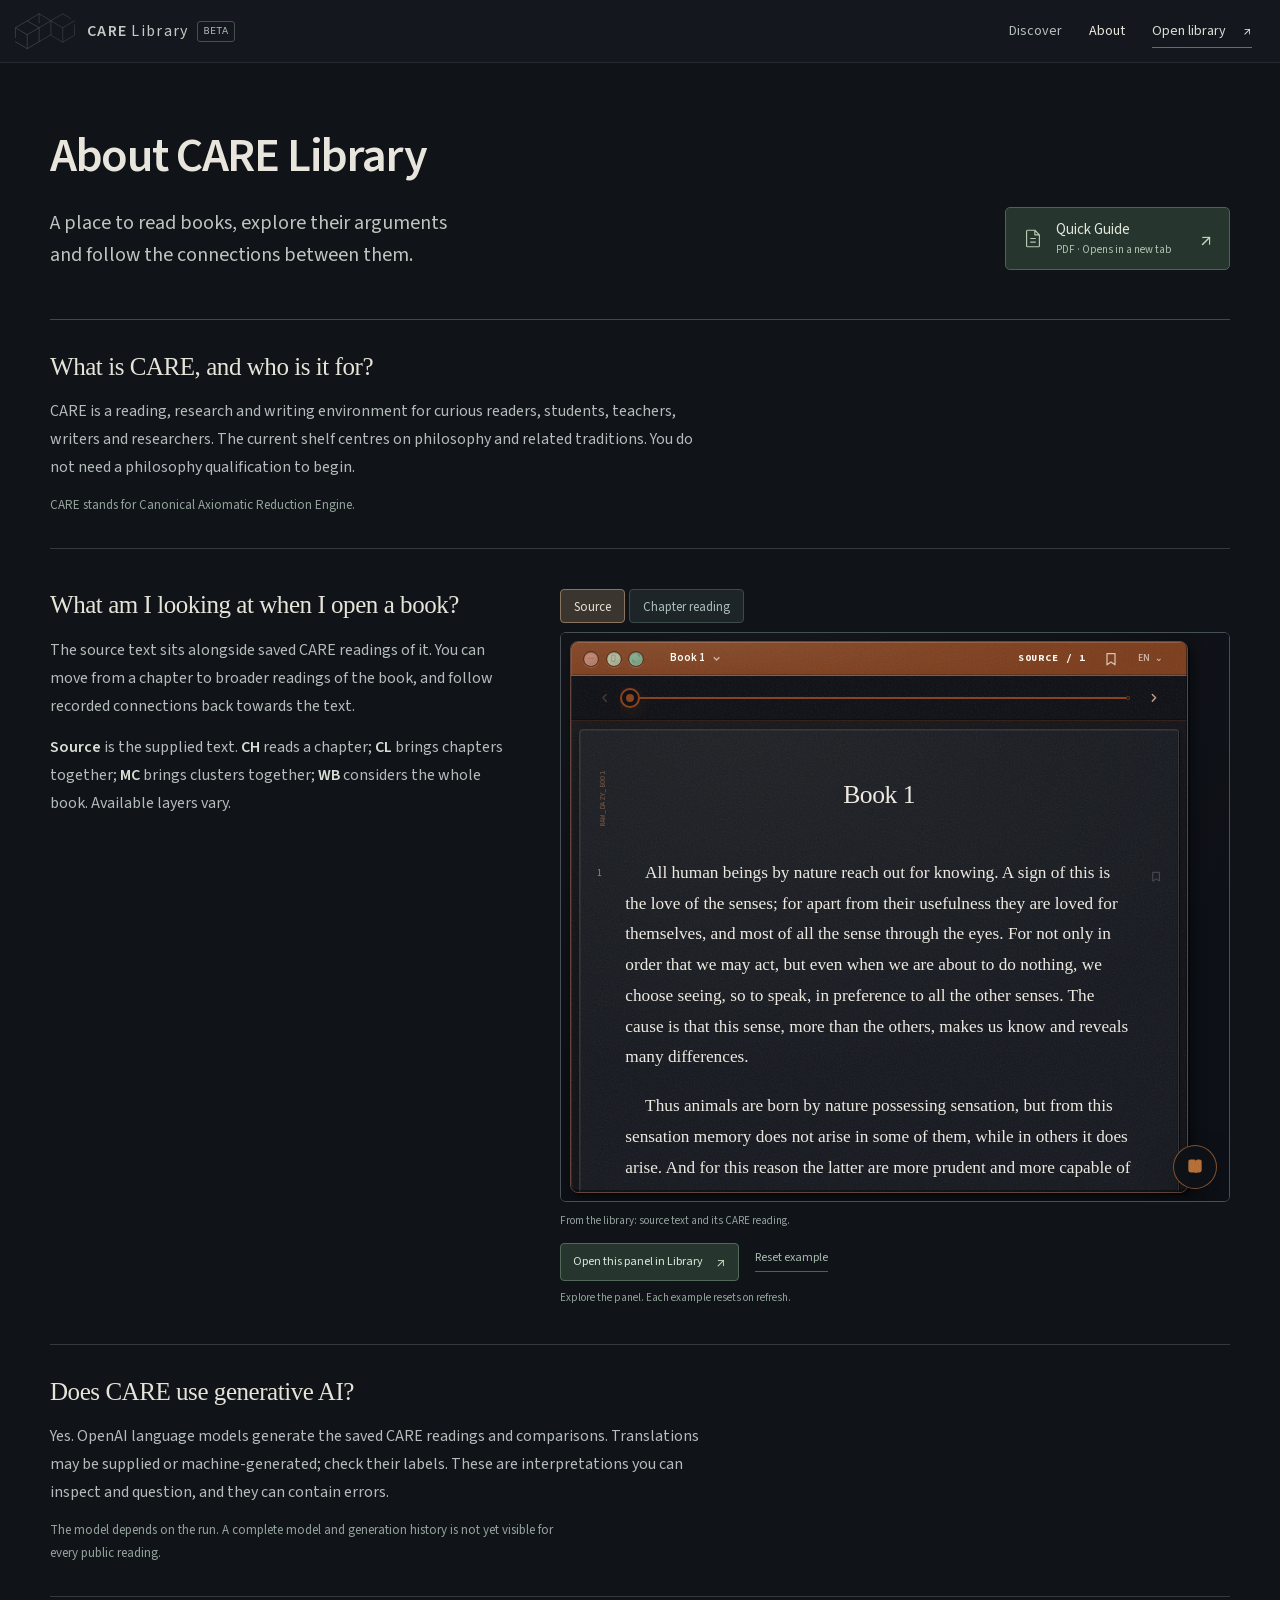
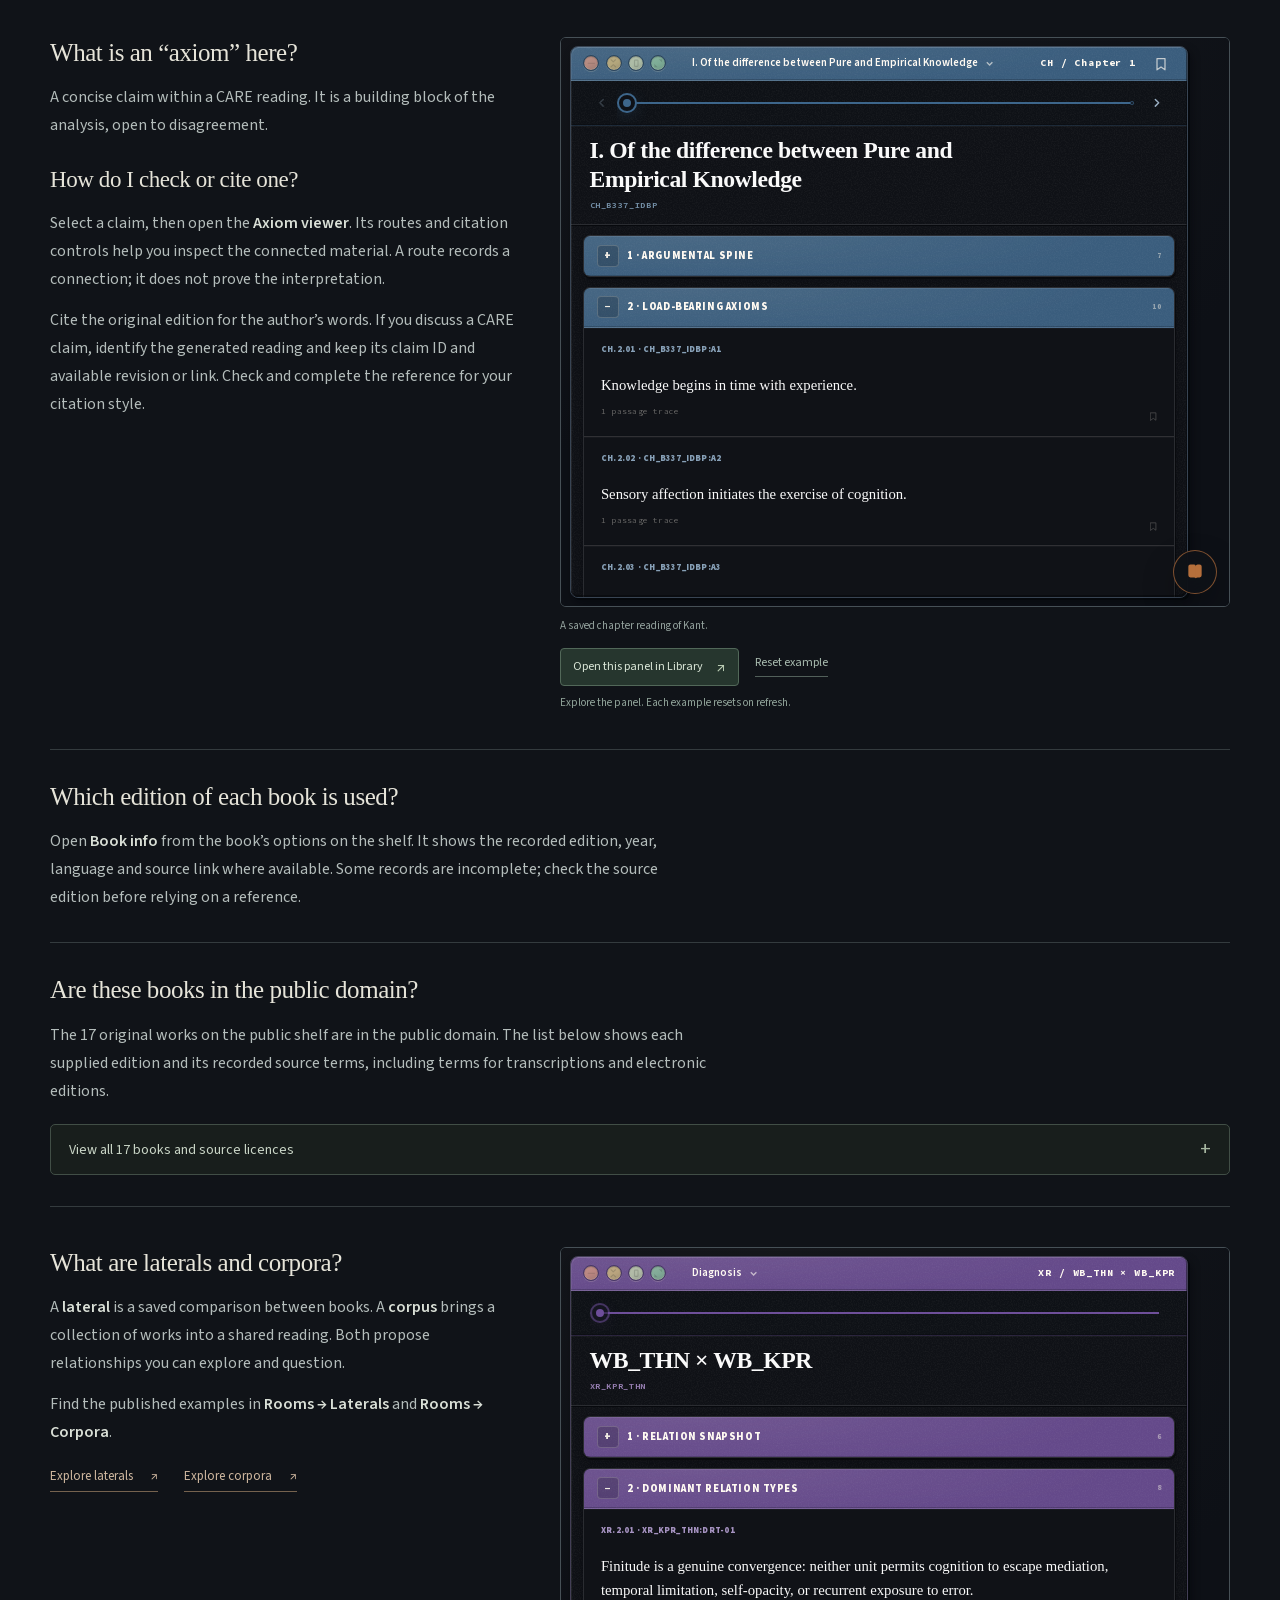
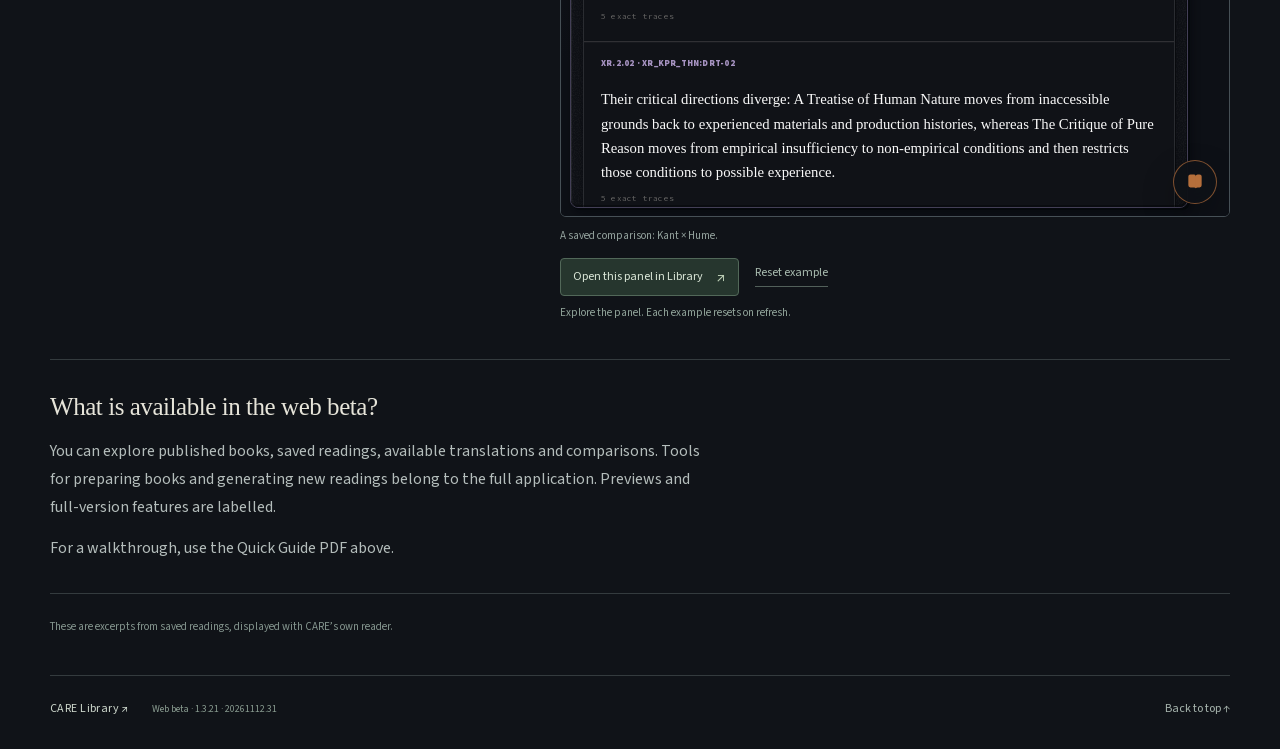
==== commit ccd4e4c7: "Simplify About heading and keep one introduction divider" ====
--- a/about.html
+++ b/about.html
@@ -23,14 +23,13 @@
 </header>
 <main id="main" class="page">
   <section class="intro" aria-labelledby="about-title">
-    <p class="eyebrow">A short introduction</p>
-    <h1 id="about-title">About <em>CARE Library.</em></h1>
+    <h1 id="about-title">About CARE Library</h1>
     <div class="intro-bottom"><p>A place to read books, explore their arguments<br class="desktop-break"> and follow the connections between them.</p>
       <a class="guide-button" href="/quick-start.pdf" target="_blank" rel="noopener" type="application/pdf"><svg viewBox="0 0 24 24" aria-hidden="true"><path d="M14 3H6a1 1 0 0 0-1 1v16a1 1 0 0 0 1 1h12a1 1 0 0 0 1-1V8zM14 3v5h5M9 12h6M9 16h6"/></svg><span>Quick Guide<small>PDF · Opens in a new tab</small></span><span class="arrow" aria-hidden="true">↗</span></a>
     </div>
   </section>
 
-  <div class="faq-heading"><h2>Your questions, answered.</h2><span>About the project &amp; the beta</span></div>
+  <div class="section-divider" aria-hidden="true"></div>
   <section class="faq" aria-label="Frequently asked questions">
     <article class="answer" id="purpose">
       <h3>What is CARE, and who is it for?</h3>
--- a/about.css
+++ b/about.css
@@ -2,9 +2,9 @@
 @font-face{font-family:Care Sans;src:url('/assets/ui-fonts/source-sans.woff2') format('woff2');font-display:swap;font-style:normal;font-weight:200 900}
 :root{color-scheme:dark;--bg:#101318;--text:#e8e5dc;--muted:#b4bdbb;--line:#343b3e;--warm:#d7ad8b;--sans:Care Sans,system-ui,-apple-system,sans-serif;--serif:Georgia,'Times New Roman',serif;scroll-behavior:smooth;scroll-padding-top:24px}
 *{box-sizing:border-box}body{margin:0;background:var(--bg);color:var(--text);font:17px/1.7 var(--sans);-webkit-font-smoothing:antialiased}a{color:inherit;text-decoration:none}p,h1,h2,h3,figure{margin:0}a:focus-visible{outline:2px solid #dfb58f;outline-offset:5px}p+p{margin-top:13px}strong{font-weight:600;color:#d9dfd6}em{font-weight:400;color:var(--warm)}.skip-link{position:fixed;top:10px;left:10px;padding:10px 18px;background:var(--text);color:var(--bg);transform:translateY(-160%);z-index:10}.skip-link:focus{transform:none}
-.about-header{height:63px;border-bottom:1px solid #ffffff12;display:flex;align-items:center;justify-content:space-between;padding:0 28px 0 12px;background:#14181e}.brand{display:flex;align-items:center;gap:9px;font-size:16px;letter-spacing:.08em;white-space:nowrap;color:#c4c9c3}.brand img{opacity:.34;object-fit:contain}.brand strong{font-weight:600;color:inherit}.brand small{font:500 9px/1 system-ui,sans-serif;text-transform:uppercase;letter-spacing:.07em;border:1px solid #44504a;border-radius:3px;padding:5px;color:#b3c0b8}.about-header nav{display:flex;align-items:center;gap:27px;font-size:14px}.about-header nav>a{color:#b5bfba}.about-header nav [aria-current]{color:#e8e5dc}.about-header .library-link{border-bottom:1px solid #647262;color:#d7e0d2;padding-block:5px}.library-link span{margin-left:14px}.about-header a:hover{color:white}.page{max-width:1180px;width:calc(100% - 96px);margin-inline:auto}.intro{padding-block:66px 48px}.eyebrow{font-size:11px;letter-spacing:.13em;text-transform:uppercase;color:#aab9ad;margin-bottom:18px}.intro h1{font:400 clamp(43px,5.1vw,67px)/1.1 var(--serif);letter-spacing:-.045em}.intro h1 em{font-style:normal}.intro-bottom{display:flex;justify-content:space-between;align-items:center;gap:34px;margin-top:24px}.intro-bottom>p{color:#bcc5c0;font-size:20px;line-height:1.6}.guide-button{display:flex;flex:none;align-items:center;gap:12px;border:1px solid #526151;border-radius:5px;background:#26352d;padding:11px 16px;color:#e1e8db;line-height:1.35}.guide-button:hover{background:#34473a}.guide-button>svg{width:22px;height:27px;stroke:#b7c8b0;fill:none;stroke-width:1.3;stroke-linejoin:round}.guide-button>span{font-size:15px}.guide-button small{display:block;font-size:11px;color:#b3c2b0;margin-top:4px}.guide-button .arrow{font-size:21px;color:#c8d6bd;margin-left:17px}.faq-heading{display:flex;justify-content:space-between;align-items:baseline;gap:20px;border-block:1px solid #414a49;padding-block:17px}.faq-heading h2{font-size:15px;font-weight:500;color:#d4dbd3}.faq-heading>span{font-size:12px;color:#8f9e98}.answer{padding-block:31px;border-bottom:1px solid var(--line);scroll-margin-top:22px}.answer h3{font:400 25px/1.3 var(--serif);letter-spacing:-.018em;margin-bottom:14px;color:#e6e4d9}.answer p{color:var(--muted);font-size:16px;line-height:1.75;max-width:82ch}.answer .aside-note{font-size:13px;color:#94a39b;max-width:85ch;margin-top:13px}.with-example{display:grid;grid-template-columns:.82fr 1.18fr;gap:45px;align-items:start;padding-block:37px}.with-example .answer-copy{padding-top:3px}.answer .follow-on{margin-top:26px;font-size:23px}.inline-link{display:inline-flex;align-items:center;gap:17px;font-size:13px;color:#ceb79f;border-bottom:1px solid #75624e;padding-block:3px;margin-top:17px}.inline-link:hover{color:#f4d4b1;border-color:#d4aa83}.example{min-width:0;padding-top:3px}figcaption{display:flex;justify-content:space-between;gap:14px;color:#94a39e;font-size:11px;line-height:1.6;margin-top:10px}figcaption span{color:#bea184}.connection-links{display:flex;flex-wrap:wrap;gap:6px 26px}.connection-links .inline-link{margin-top:16px}.screenshot-note{font-size:11px;color:#84958e;margin-top:24px}.about-footer{display:flex;justify-content:space-between;align-items:center;gap:20px;border-top:1px solid var(--line);padding-block:22px 30px;margin-top:38px;font-size:12px;color:#a6b4ad}.about-footer>div{display:flex;align-items:center;gap:23px}.about-footer>div>a{color:#cdd7cc;letter-spacing:.035em}.about-footer [data-release-label]{font-size:10px;color:#899c90}.about-footer a:hover{color:#f1d2b2}
-@media(max-width:1000px){.page{width:calc(100% - 72px)}.with-example{gap:32px;grid-template-columns:.85fr 1.15fr}.intro h1{font-size:56px}.intro-bottom>p{font-size:18px}.answer h3{font-size:24px}.answer p{font-size:15px}}
-@media(max-width:680px){.about-header{height:58px;padding-inline:6px 16px}.brand{font-size:13px;gap:5px;letter-spacing:.06em}.brand img{width:44px;height:42px}.brand small{font-size:8px;padding:4px}.about-header nav{font-size:12px;gap:19px}.about-header .library-link{display:none}.page{width:calc(100% - 40px);max-width:520px}.intro{padding-block:41px 31px}.eyebrow{font-size:9px;margin-bottom:14px}.intro h1{font-size:clamp(38px,8.5vw,52px);line-height:1.1}.intro h1 em{display:block}.intro-bottom{flex-direction:column;align-items:flex-start;gap:22px;margin-top:19px}.intro-bottom>p{font-size:18px;line-height:1.6;max-width:33ch}.desktop-break{display:none}.guide-button{padding:10px 14px;gap:11px}.guide-button>svg{width:20px}.guide-button>span{font-size:14px}.guide-button small{font-size:10px}.guide-button .arrow{font-size:20px;margin-left:23px}.faq-heading{padding-block:15px}.faq-heading h2{font-size:14px}.faq-heading>span{display:none}.answer{padding-block:26px}.answer h3{font-size:24px;line-height:1.3;margin-bottom:12px}.answer p{font-size:16px;line-height:1.75}.answer .aside-note{font-size:12px}.with-example{grid-template-columns:1fr;gap:23px;padding-block:28px}.with-example .answer-copy{padding-top:0}.answer .follow-on{font-size:23px;margin-top:24px}.example{padding-top:0}.inline-link{font-size:13px;margin-top:14px}.screenshot-note{font-size:10px;line-height:1.6;margin-top:22px}.about-footer{margin-top:27px;align-items:flex-start;font-size:11px;padding-bottom:25px}.about-footer>div{flex-direction:column;align-items:flex-start;gap:8px}.about-footer [data-release-label]{font-size:9px;max-width:24ch}}
+.about-header{height:63px;border-bottom:1px solid #ffffff12;display:flex;align-items:center;justify-content:space-between;padding:0 28px 0 12px;background:#14181e}.brand{display:flex;align-items:center;gap:9px;font-size:16px;letter-spacing:.08em;white-space:nowrap;color:#c4c9c3}.brand img{opacity:.34;object-fit:contain}.brand strong{font-weight:600;color:inherit}.brand small{font:500 9px/1 system-ui,sans-serif;text-transform:uppercase;letter-spacing:.07em;border:1px solid #44504a;border-radius:3px;padding:5px;color:#b3c0b8}.about-header nav{display:flex;align-items:center;gap:27px;font-size:14px}.about-header nav>a{color:#b5bfba}.about-header nav [aria-current]{color:#e8e5dc}.about-header .library-link{border-bottom:1px solid #647262;color:#d7e0d2;padding-block:5px}.library-link span{margin-left:14px}.about-header a:hover{color:white}.page{max-width:1180px;width:calc(100% - 96px);margin-inline:auto}.intro{padding-block:66px 48px}.intro h1{font:600 48px/1.12 var(--sans);letter-spacing:-.03em;color:var(--text)}.intro-bottom{display:flex;justify-content:space-between;align-items:center;gap:34px;margin-top:24px}.intro-bottom>p{color:#bcc5c0;font-size:20px;line-height:1.6}.guide-button{display:flex;flex:none;align-items:center;gap:12px;border:1px solid #526151;border-radius:5px;background:#26352d;padding:11px 16px;color:#e1e8db;line-height:1.35}.guide-button:hover{background:#34473a}.guide-button>svg{width:22px;height:27px;stroke:#b7c8b0;fill:none;stroke-width:1.3;stroke-linejoin:round}.guide-button>span{font-size:15px}.guide-button small{display:block;font-size:11px;color:#b3c2b0;margin-top:4px}.guide-button .arrow{font-size:21px;color:#c8d6bd;margin-left:17px}.answer{padding-block:31px;border-bottom:1px solid var(--line);scroll-margin-top:22px}.answer h3{font:400 25px/1.3 var(--serif);letter-spacing:-.018em;margin-bottom:14px;color:#e6e4d9}.answer p{color:var(--muted);font-size:16px;line-height:1.75;max-width:82ch}.answer .aside-note{font-size:13px;color:#94a39b;max-width:85ch;margin-top:13px}.with-example{display:grid;grid-template-columns:.82fr 1.18fr;gap:45px;align-items:start;padding-block:37px}.with-example .answer-copy{padding-top:3px}.answer .follow-on{margin-top:26px;font-size:23px}.inline-link{display:inline-flex;align-items:center;gap:17px;font-size:13px;color:#ceb79f;border-bottom:1px solid #75624e;padding-block:3px;margin-top:17px}.inline-link:hover{color:#f4d4b1;border-color:#d4aa83}.example{min-width:0;padding-top:3px}figcaption{display:flex;justify-content:space-between;gap:14px;color:#94a39e;font-size:11px;line-height:1.6;margin-top:10px}figcaption span{color:#bea184}.connection-links{display:flex;flex-wrap:wrap;gap:6px 26px}.connection-links .inline-link{margin-top:16px}.screenshot-note{font-size:11px;color:#84958e;margin-top:24px}.about-footer{display:flex;justify-content:space-between;align-items:center;gap:20px;border-top:1px solid var(--line);padding-block:22px 30px;margin-top:38px;font-size:12px;color:#a6b4ad}.about-footer>div{display:flex;align-items:center;gap:23px}.about-footer>div>a{color:#cdd7cc;letter-spacing:.035em}.about-footer [data-release-label]{font-size:10px;color:#899c90}.about-footer a:hover{color:#f1d2b2}
+@media(max-width:1000px){.page{width:calc(100% - 72px)}.with-example{gap:32px;grid-template-columns:.85fr 1.15fr}.intro h1{font-size:48px}.intro-bottom>p{font-size:18px}.answer h3{font-size:24px}.answer p{font-size:15px}}
+@media(max-width:680px){.about-header{height:58px;padding-inline:6px 16px}.brand{font-size:13px;gap:5px;letter-spacing:.06em}.brand img{width:44px;height:42px}.brand small{font-size:8px;padding:4px}.about-header nav{font-size:12px;gap:19px}.about-header .library-link{display:none}.page{width:calc(100% - 40px);max-width:520px}.intro{padding-block:41px 31px}.intro h1{font-size:36px;line-height:1.12}.intro-bottom{flex-direction:column;align-items:flex-start;gap:22px;margin-top:19px}.intro-bottom>p{font-size:18px;line-height:1.6;max-width:33ch}.desktop-break{display:none}.guide-button{padding:10px 14px;gap:11px}.guide-button>svg{width:20px}.guide-button>span{font-size:14px}.guide-button small{font-size:10px}.guide-button .arrow{font-size:20px;margin-left:23px}.answer{padding-block:26px}.answer h3{font-size:24px;line-height:1.3;margin-bottom:12px}.answer p{font-size:16px;line-height:1.75}.answer .aside-note{font-size:12px}.with-example{grid-template-columns:1fr;gap:23px;padding-block:28px}.with-example .answer-copy{padding-top:0}.answer .follow-on{font-size:23px;margin-top:24px}.example{padding-top:0}.inline-link{font-size:13px;margin-top:14px}.screenshot-note{font-size:10px;line-height:1.6;margin-top:22px}.about-footer{margin-top:27px;align-items:flex-start;font-size:11px;padding-bottom:25px}.about-footer>div{flex-direction:column;align-items:flex-start;gap:8px}.about-footer [data-release-label]{font-size:9px;max-width:24ch}}
 @media(prefers-reduced-motion:reduce){:root{scroll-behavior:auto}*{transition:none!important}}
 
 /* Real CARE panels sit quietly beside the FAQ answers. */
@@ -20,3 +20,6 @@
 .live-panel{position:relative}
 .panel-reset{display:none;border:0;border-bottom:1px solid #52605a;background:none;color:#a9bcb0;padding:6px 0;font:12px/1.4 var(--sans);cursor:pointer}.panel-reset:hover{color:#e0e8dc;border-color:#a9bcb0}.panel-reset:focus-visible{outline:2px solid #dfb58f;outline-offset:4px}[data-about-panel-ready="true"] .panel-reset{display:inline-block}
 @media(min-width:681px) and (max-width:820px){.with-example{grid-template-columns:1fr;gap:25px}.live-panel{height:570px}}
+
+/* One quiet divider separates the introduction from the answers. */
+.section-divider{border-top:1px solid #414a49}
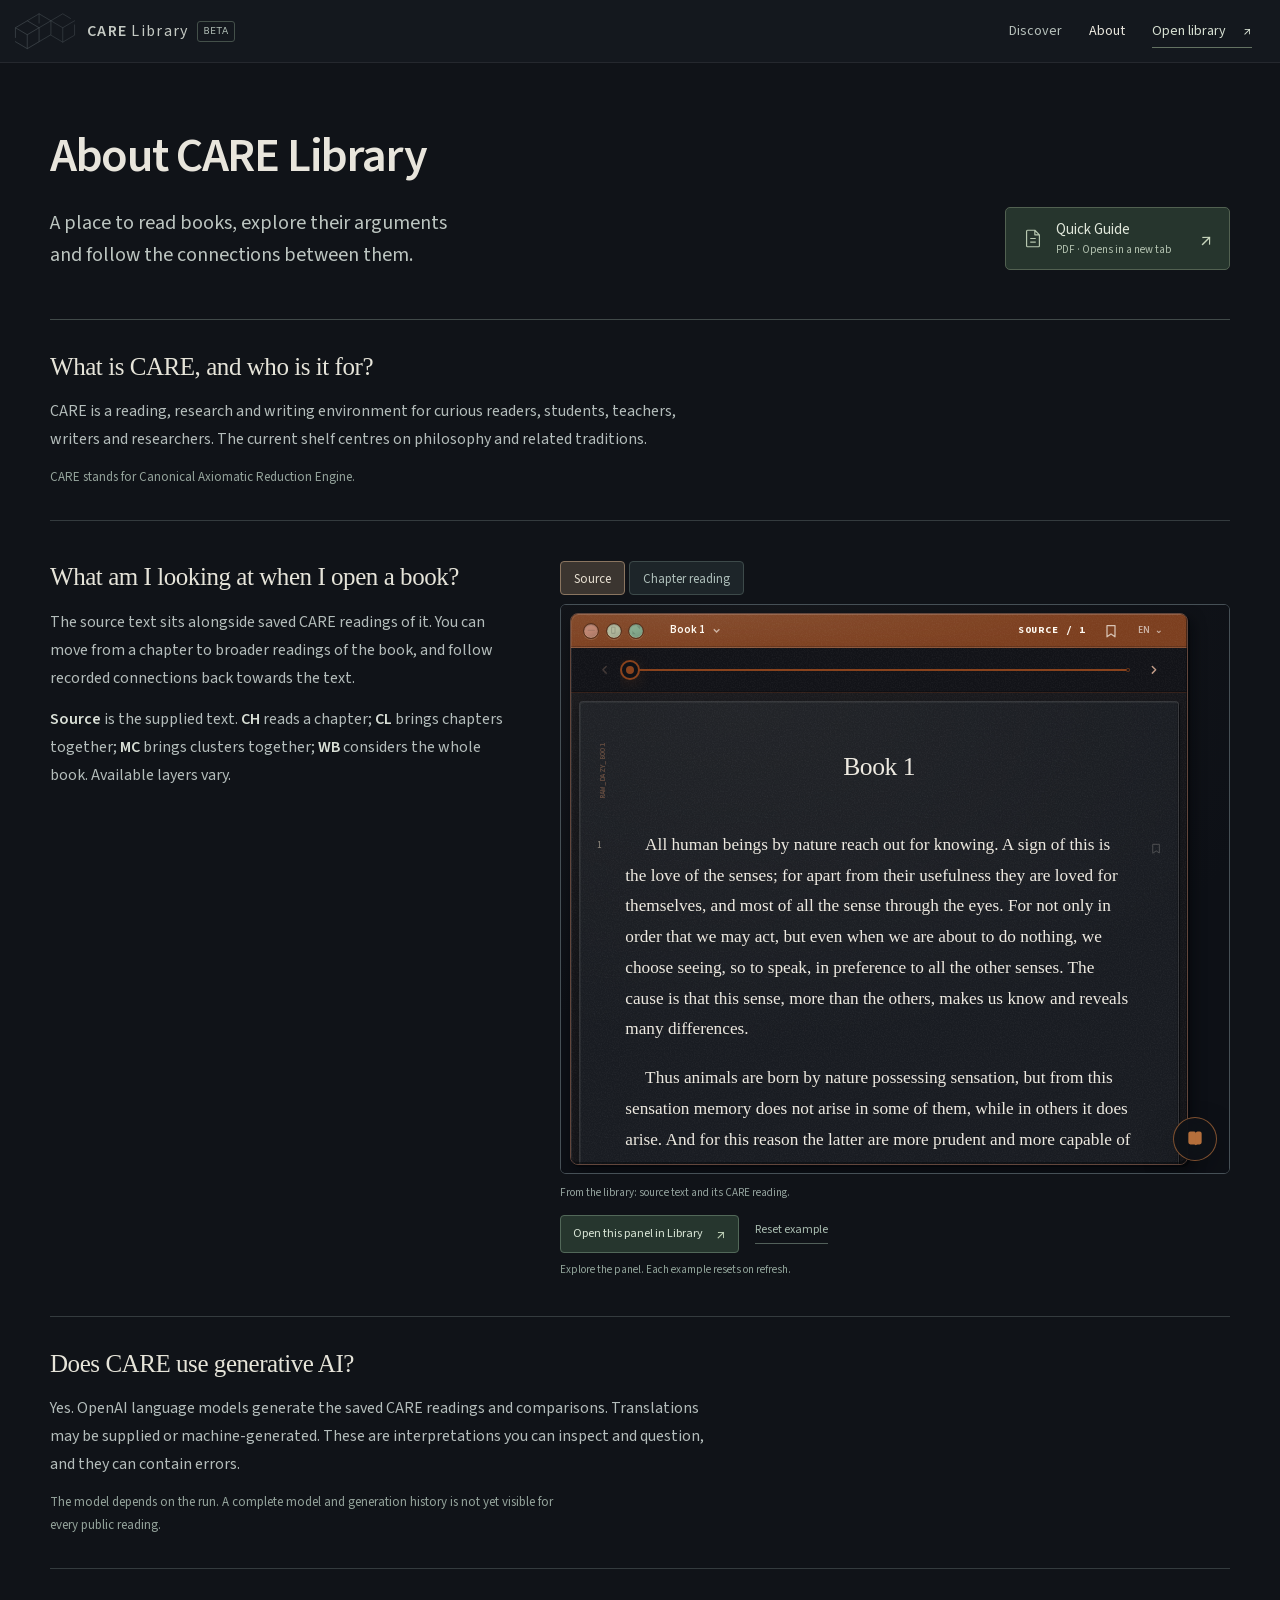
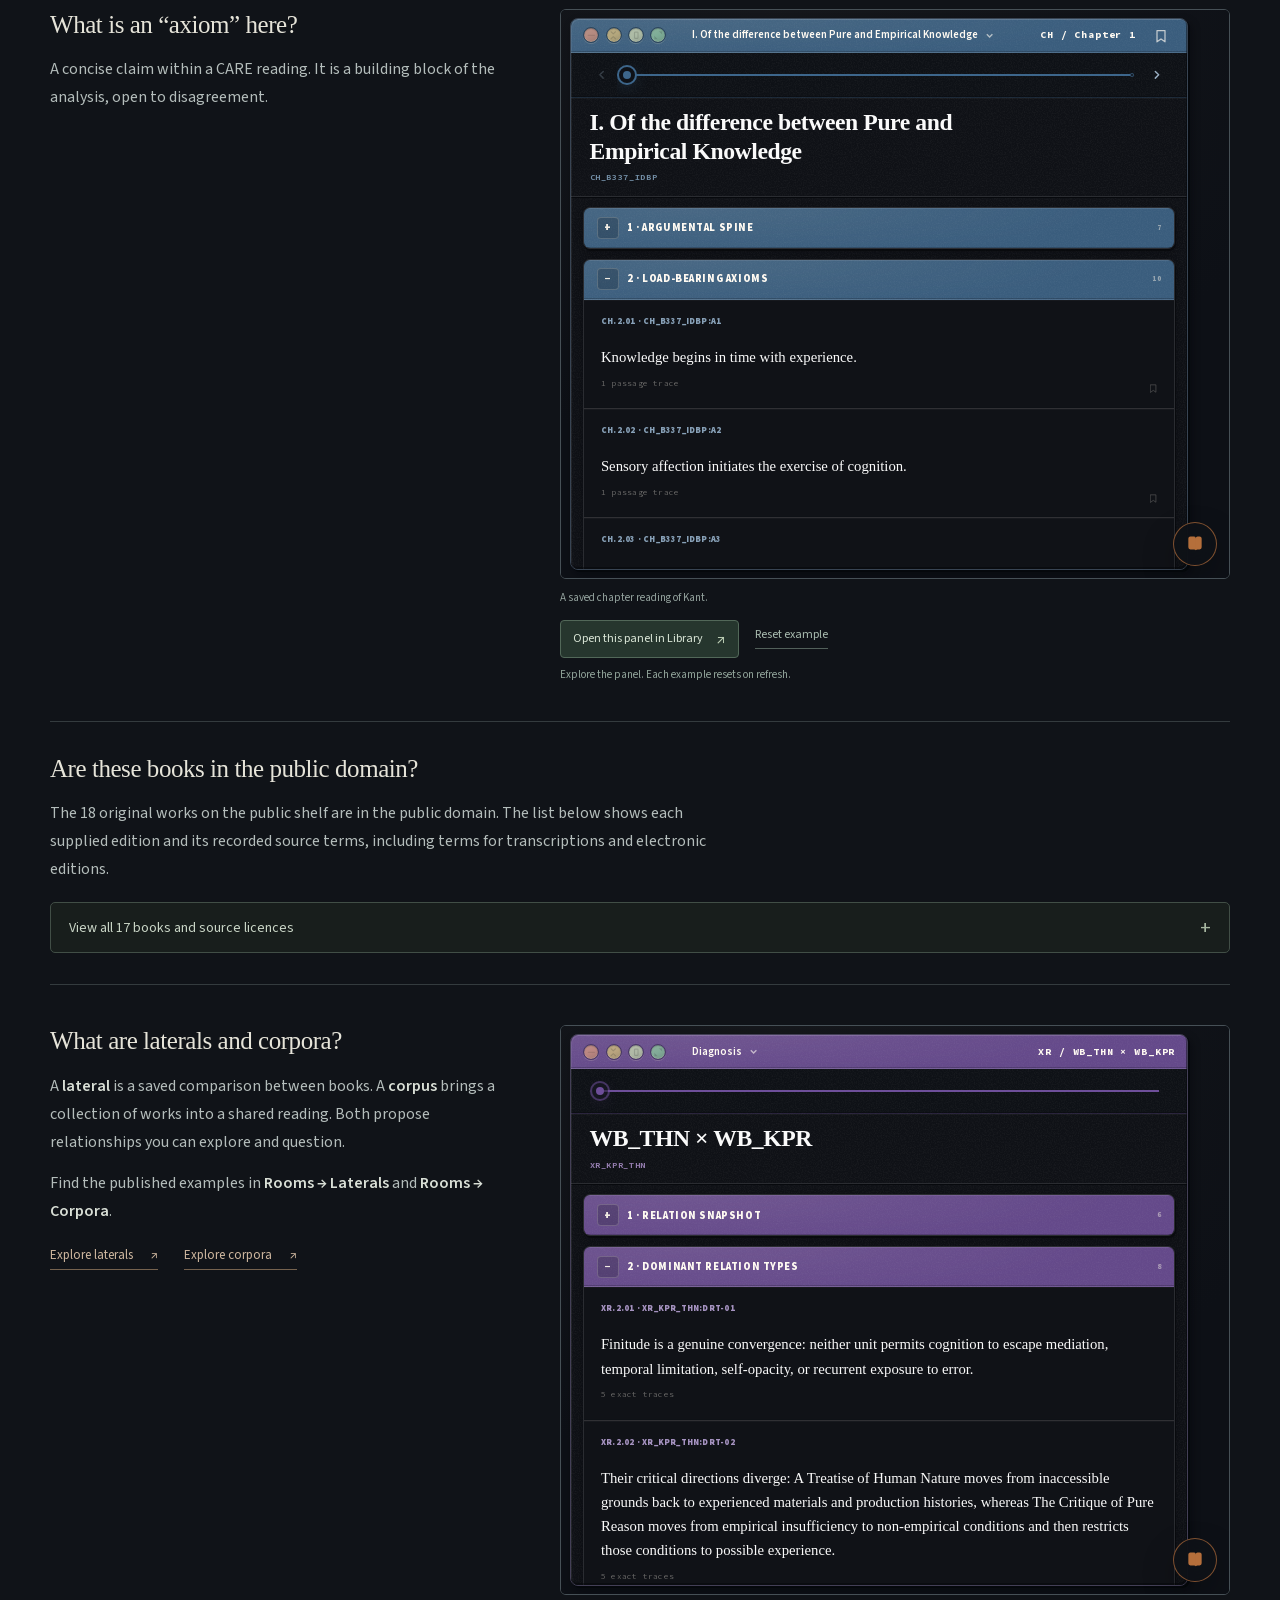
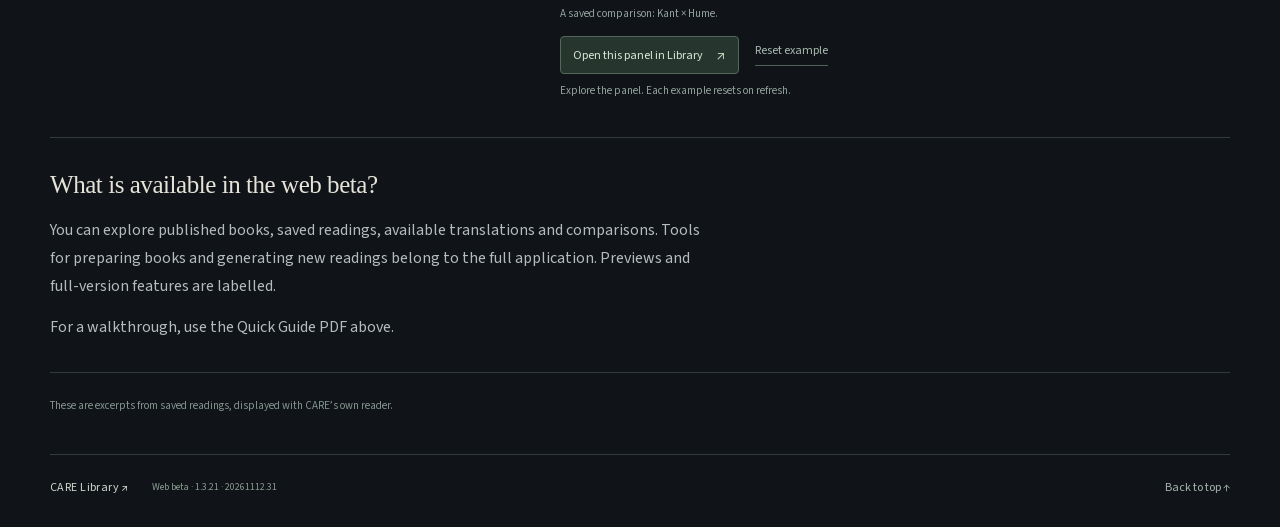
==== commit 822fa050: "Improve Dee’s title page and revise the CARE Library About page" ====
--- a/about.html
+++ b/about.html
@@ -33,7 +33,7 @@
   <section class="faq" aria-label="Frequently asked questions">
     <article class="answer" id="purpose">
       <h3>What is CARE, and who is it for?</h3>
-      <p>CARE is a reading, research and writing environment for curious readers, students, teachers, writers and researchers. The current shelf centres on philosophy and related traditions. You do not need a philosophy qualification to begin.</p>
+      <p>CARE is a reading, research and writing environment for curious readers, students, teachers, writers and researchers. The current shelf centres on philosophy and related traditions.</p>
       <p class="aside-note">CARE stands for Canonical Axiomatic Reduction Engine.</p>
     </article>
 
@@ -55,12 +55,12 @@
 
     <article class="answer" id="ai">
       <h3>Does CARE use generative AI?</h3>
-      <p>Yes. OpenAI language models generate the saved CARE readings and comparisons. Translations may be supplied or machine-generated; check their labels. These are interpretations you can inspect and question, and they can contain errors.</p>
+      <p>Yes. OpenAI language models generate the saved CARE readings and comparisons. Translations may be supplied or machine-generated. These are interpretations you can inspect and question, and they can contain errors.</p>
       <p class="aside-note">The model depends on the run. A complete model and generation history is not yet visible for every public reading.</p>
     </article>
 
     <article class="answer with-example" id="axioms">
-      <div class="answer-copy"><h3>What is an “axiom” here?</h3><p>A concise claim within a CARE reading. It is a building block of the analysis, open to disagreement.</p><h3 class="follow-on">How do I check or cite one?</h3><p>Select a claim, then open the <strong>Axiom viewer</strong>. Its routes and citation controls help you inspect the connected material. A route records a connection; it does not prove the interpretation.</p><p>Cite the original edition for the author’s words. If you discuss a CARE claim, identify the generated reading and keep its claim ID and available revision or link. Check and complete the reference for your citation style.</p></div>
+      <div class="answer-copy"><h3>What is an “axiom” here?</h3><p>A concise claim within a CARE reading. It is a building block of the analysis, open to disagreement.</p></div>
       <figure class="example live-example" data-about-live-panel="kant">
         
         <div class="live-panel" data-about-live-content aria-label="Interactive saved Kant panel"><div class="live-fallback"><p>Chapter · saved excerpt</p><blockquote>Human knowledge begins with experience because sensory objects awaken cognition and supply the occasion for representation.</blockquote><span data-fallback-id>CH_B337_IDBP:AS1</span></div></div>
@@ -70,12 +70,8 @@
       </figure>
     </article>
 
-    <article class="answer" id="editions">
-      <h3>Which edition of each book is used?</h3><p>Open <strong>Book info</strong> from the book’s options on the shelf. It shows the recorded edition, year, language and source link where available. Some records are incomplete; check the source edition before relying on a reference.</p>
-    </article>
-
     <article class="answer" id="rights">
-      <h3>Are these books in the public domain?</h3><p>The <span data-about-book-count>17</span> original works on the public shelf are in the public domain. The list below shows each supplied edition and its recorded source terms, including terms for transcriptions and electronic editions.</p>
+      <h3>Are these books in the public domain?</h3><p>The <span data-about-book-count>18</span> original works on the public shelf are in the public domain. The list below shows each supplied edition and its recorded source terms, including terms for transcriptions and electronic editions.</p>
       <!-- CARE-ABOUT-RIGHTS:START --><details class="book-rights"><summary>View all 17 books and source licences</summary><ul><li data-rights-work="WORK_KANT_PURE_REASON"><div class="rights-title"><a href="/library.html#book=kant">The Critique of Pure Reason</a><span class="public-domain-label">Public-domain work</span></div><p class="rights-author">Immanuel Kant</p><dl class="rights-record"><dt>Edition</dt><dd>J. M. D. Meiklejohn translation · Gutenberg eText #4280</dd><dt>Provider</dt><dd>Not recorded</dd><dt>Terms</dt><dd>Edition or transcription terms not recorded.</dd></dl></li><li data-rights-work="WORK_A_TREATISE_OF_HUMAN_NATURE_DAVID_HUME"><div class="rights-title"><a href="/library.html#book=hume">A Treatise of Human Nature</a><span class="public-domain-label">Public-domain work</span></div><p class="rights-author">David Hume</p><dl class="rights-record"><dt>Edition</dt><dd>Original English · Gutenberg eText #4705 · retained 2012 transcription</dd><dt>Provider</dt><dd>Not recorded</dd><dt>Terms</dt><dd>Edition or transcription terms not recorded.</dd></dl><div class="rights-links"><a href="https://www.gutenberg.org/ebooks/4705" target="_blank" rel="noopener">Source edition ↗</a></div></li><li data-rights-work="WORK_MATIERE_ET_MEMOIRE_HENRI_BERGSON"><div class="rights-title"><a href="/library.html#book=bergson">Matter and Memory</a><span class="public-domain-label">Public-domain work</span></div><p class="rights-author">Henri Bergson</p><dl class="rights-record"><dt>Edition</dt><dd>Original French · retained transcription of the 1939 text</dd><dt>Provider</dt><dd>Not recorded</dd><dt>Terms</dt><dd>Edition or transcription terms not recorded.</dd></dl><div class="rights-links"><a href="https://classiques.uqam.ca/classiques/bergson_henri/matiere_et_memoire/matiere_et_memoire.html" target="_blank" rel="noopener">Source edition ↗</a></div></li><li data-rights-work="WORK_STORE_HISTORICAL_FREUD_UNBEHAGEN_1930"><div class="rights-title"><a href="/library.html#book=beta-9fdf3655cf91ced9">Civilization and its Discontents</a><span class="public-domain-label">Public-domain work</span></div><p class="rights-author">Sigmund Freud</p><dl class="rights-record"><dt>Edition</dt><dd>First edition, 1.–12. Tausend, Wien: Internationaler Psychoanalytischer Verlag, 1930; IPU Berlin / Arkadi Blatow scan; uncorrected Internet Archive OCR</dd><dt>Provider</dt><dd>Internet Archive / International Psychoanalytic University Berlin</dd><dt>Terms</dt><dd>Provider declares public domain where the term is life plus 70 years or less; destination rights review required</dd></dl><div class="rights-links"><a href="https://archive.org/details/DasUnbehagenInDerKultur" target="_blank" rel="noopener">Source edition ↗</a><a href="https://archive.org/details/DasUnbehagenInDerKultur" target="_blank" rel="noopener">Recorded licence / rights link ↗</a></div></li><li data-rights-work="WORK_MONAS_HIEROGLYPHICA_JOHN_DEE"><div class="rights-title"><a href="/library.html#book=beta-eb6edcaef3392c37">Monas Hieroglyphica</a><span class="public-domain-label">Public-domain work</span></div><p class="rights-author">John Dee</p><dl class="rights-record"><dt>Edition</dt><dd>Not recorded</dd><dt>Provider</dt><dd>Not recorded</dd><dt>Terms</dt><dd>Edition or transcription terms not recorded.</dd></dl></li><li data-rights-work="WORK_STORE_EUROPEAN_SPINOZA_ETHICA"><div class="rights-title"><a href="/library.html#book=beta-cb20d40c005d7d22">Ethics</a><span class="public-domain-label">Public-domain work</span></div><p class="rights-author">Baruch Spinoza</p><dl class="rights-record"><dt>Edition</dt><dd>Latin text, Charles Appuhn edition, Garnier 1913; Wikisource transcription</dd><dt>Provider</dt><dd>Wikisource originals</dd><dt>Terms</dt><dd>CC BY-SA 4.0 transcription; underlying edition recorded separately</dd></dl><div class="rights-links"><a href="https://la.wikisource.org/wiki/Ethica" target="_blank" rel="noopener">Source edition ↗</a><a href="https://creativecommons.org/licenses/by-sa/4.0/" target="_blank" rel="noopener">CC BY-SA 4.0 ↗</a></div></li><li data-rights-work="WORK_STORE_PERSEUS_GREEK_TLG0086_TLG025_PERSEUS_GRC2"><div class="rights-title"><a href="/library.html#book=beta-223fa1fddd7cddd2">Metaphysics</a><span class="public-domain-label">Public-domain work</span></div><p class="rights-author">Aristotle</p><dl class="rights-record"><dt>Edition</dt><dd>William David Ross</dd><dt>Provider</dt><dd>Perseus Greek</dd><dt>Terms</dt><dd>Available under a Creative Commons Attribution-ShareAlike 4.0 International License</dd></dl><div class="rights-links"><a href="https://github.com/PerseusDL/canonical-greekLit/blob/01b725d835e6e733062ffd79e0efdbae1ba06e5c/data/tlg0086/tlg025/tlg0086.tlg025.perseus-grc2.xml" target="_blank" rel="noopener">Source edition ↗</a><a href="https://creativecommons.org/licenses/by-sa/4.0/" target="_blank" rel="noopener">CC BY-SA 4.0 ↗</a></div></li><li data-rights-work="WORK_STORE_PERSEUS_GREEK_TLG0059_TLG031_PERSEUS_GRC2"><div class="rights-title"><a href="/library.html#book=beta-8805fe2c663d049f">Timaeus</a><span class="public-domain-label">Public-domain work</span></div><p class="rights-author">Plato</p><dl class="rights-record"><dt>Edition</dt><dd>John Burnet</dd><dt>Provider</dt><dd>Perseus Greek</dd><dt>Terms</dt><dd>CC BY-SA 4.0 repository default; individual edition review required</dd></dl><div class="rights-links"><a href="https://github.com/PerseusDL/canonical-greekLit/blob/01b725d835e6e733062ffd79e0efdbae1ba06e5c/data/tlg0059/tlg031/tlg0059.tlg031.perseus-grc2.xml" target="_blank" rel="noopener">Source edition ↗</a><a href="https://creativecommons.org/licenses/by-sa/4.0/" target="_blank" rel="noopener">CC BY-SA 4.0 ↗</a></div></li><li data-rights-work="WORK_STORE_CANON_PG7205"><div class="rights-title"><a href="/library.html#book=beta-b01befca9f426e10">Thus Spoke Zarathustra</a><span class="public-domain-label">Public-domain work</span></div><p class="rights-author">Friedrich Nietzsche</p><dl class="rights-record"><dt>Edition</dt><dd>Project Gutenberg transcription; print edition review required</dd><dt>Provider</dt><dd>Project Gutenberg originals</dd><dt>Terms</dt><dd>Project Gutenberg declares public domain in the USA; edition and local rights review required</dd></dl><div class="rights-links"><a href="https://www.gutenberg.org/ebooks/7205" target="_blank" rel="noopener">Source edition ↗</a><a href="https://www.gutenberg.org/policy/license.html" target="_blank" rel="noopener">Project Gutenberg terms ↗</a></div></li><li data-rights-work="WORK_STORE_CANON_PG33849"><div class="rights-title"><a href="/library.html#book=beta-181820be1428d1b8">Confessions</a><span class="public-domain-label">Public-domain work</span></div><p class="rights-author">Augustine of Hippo</p><dl class="rights-record"><dt>Edition</dt><dd>Project Gutenberg transcription; editors: Du Bois, Philippe Goibaud, sieur, 1626-1694; Pusey, E. B. (Edward Bouverie), 1800-1882</dd><dt>Provider</dt><dd>Project Gutenberg editions</dd><dt>Terms</dt><dd>Freely available from Project Gutenberg; edition and local rights review required</dd></dl><div class="rights-links"><a href="https://www.gutenberg.org/ebooks/33849" target="_blank" rel="noopener">Source edition ↗</a><a href="https://www.gutenberg.org/policy/license.html" target="_blank" rel="noopener">Project Gutenberg terms ↗</a></div></li><li data-rights-work="WORK_STORE_PERSEUS_LATIN_PHI0550_PHI001_PERSEUS_LAT1"><div class="rights-title"><a href="/library.html#book=beta-f7e0ff97940e1001">On the Nature of Things</a><span class="public-domain-label">Public-domain work</span></div><p class="rights-author">Lucretius</p><dl class="rights-record"><dt>Edition</dt><dd>Lucretius De Rerum Natura Lost information</dd><dt>Provider</dt><dd>Perseus Latin</dd><dt>Terms</dt><dd>CC BY-SA 4.0 repository default; individual edition review required</dd></dl><div class="rights-links"><a href="https://github.com/PerseusDL/canonical-latinLit/blob/128a05afa9cc7179ab18f8d05f78a9f1dd50e415/data/phi0550/phi001/phi0550.phi001.perseus-lat1.xml" target="_blank" rel="noopener">Source edition ↗</a><a href="https://creativecommons.org/licenses/by-sa/4.0/" target="_blank" rel="noopener">CC BY-SA 4.0 ↗</a></div></li><li data-rights-work="WORK_STORE_THOMISTICUM_SUMMA_PRIMA"><div class="rights-title"><a href="/library.html#book=beta-ef18241e546d391b">Summa Theologiae · First Part</a><span class="public-domain-label">Public-domain work</span></div><p class="rights-author">Thomas Aquinas</p><dl class="rights-record"><dt>Edition</dt><dd>Leonine Latin text, Rome 1888–1889; Corpus Thomisticum transcription</dd><dt>Provider</dt><dd>Corpus Thomisticum</dd><dt>Terms</dt><dd>Historical Latin work; Corpus Thomisticum electronic edition rights reserved</dd></dl><div class="rights-links"><a href="https://www.corpusthomisticum.org/sth0000.html" target="_blank" rel="noopener">Source edition ↗</a></div></li><li data-rights-work="WORK_STORE_HISTORICAL_MARX_CAPITAL_I_1867"><div class="rights-title"><a href="/library.html#book=beta-8e3d28d7330b7735">Capital Volume 1</a><span class="public-domain-label">Public-domain work</span></div><p class="rights-author">Karl Marx</p><dl class="rights-record"><dt>Edition</dt><dd>First edition, Hamburg: Otto Meissner, 1867; TextGrid / Kolimo+ TEI transcription</dd><dt>Provider</dt><dd>TextGrid / Kolimo+</dd><dt>Terms</dt><dd>CC0 / public-domain text, as stated in the exact TEI header</dd></dl><div class="rights-links"><a href="https://textgridrep.org/browse/4bnwf.0" target="_blank" rel="noopener">Source edition ↗</a><a href="https://creativecommons.org/publicdomain/zero/1.0/" target="_blank" rel="noopener">CC0 1.0 ↗</a></div></li><li data-rights-work="WORK_STORE_CANON_PG6729"><div class="rights-title"><a href="/library.html#book=beta-f03cac44c6d2d3c9">Science of Logic</a><span class="public-domain-label">Public-domain work</span></div><p class="rights-author">Georg Wilhelm Friedrich Hegel</p><dl class="rights-record"><dt>Edition</dt><dd>Project Gutenberg transcription</dd><dt>Provider</dt><dd>Project Gutenberg editions</dd><dt>Terms</dt><dd>Freely available from Project Gutenberg; edition and local rights review required</dd></dl><div class="rights-links"><a href="https://www.gutenberg.org/ebooks/6729" target="_blank" rel="noopener">Source edition ↗</a><a href="https://www.gutenberg.org/policy/license.html" target="_blank" rel="noopener">Project Gutenberg terms ↗</a></div></li><li data-rights-work="WORK_STORE_CANON_PG13846"><div class="rights-title"><a href="/library.html#book=beta-7b968435d37f55fc">Discourse on Method</a><span class="public-domain-label">Public-domain work</span></div><p class="rights-author">René Descartes</p><dl class="rights-record"><dt>Edition</dt><dd>Project Gutenberg transcription</dd><dt>Provider</dt><dd>Project Gutenberg editions</dd><dt>Terms</dt><dd>Freely available from Project Gutenberg; edition and local rights review required</dd></dl><div class="rights-links"><a href="https://www.gutenberg.org/ebooks/13846" target="_blank" rel="noopener">Source edition ↗</a><a href="https://www.gutenberg.org/policy/license.html" target="_blank" rel="noopener">Project Gutenberg terms ↗</a></div></li><li data-rights-work="WORK_STORE_CANON_PG17641"><div class="rights-title"><a href="/library.html#book=beta-880c6ebd78d7d007">Monadology</a><span class="public-domain-label">Public-domain work</span></div><p class="rights-author">Gottfried Wilhelm Leibniz</p><dl class="rights-record"><dt>Edition</dt><dd>1909 edition with study and notes by Clodius Piat</dd><dt>Provider</dt><dd>Project Gutenberg editions</dd><dt>Terms</dt><dd>Freely available from Project Gutenberg; edition and local rights review required</dd></dl><div class="rights-links"><a href="https://www.gutenberg.org/ebooks/17641" target="_blank" rel="noopener">Source edition ↗</a><a href="https://www.gutenberg.org/policy/license.html" target="_blank" rel="noopener">Project Gutenberg terms ↗</a></div></li><li data-rights-work="WORK_L_IDEA_DEL_THEATRO_DELLO_ECCELLENTE_M_GIULIO_CAMILLO"><div class="rights-title"><a href="/library.html#book=beta-ac6f7f99a63ccb92">The Idea of the Theatre</a><span class="public-domain-label">Public-domain work</span></div><p class="rights-author">Giulio Camillo</p><dl class="rights-record"><dt>Edition</dt><dd>Not recorded</dd><dt>Provider</dt><dd>Not recorded</dd><dt>Terms</dt><dd>Edition or transcription terms not recorded.</dd></dl></li></ul><p class="rights-explanation">The public-domain label refers to the original work. Source notices above are reproduced as recorded for the supplied edition or transcription.</p></details><!-- CARE-ABOUT-RIGHTS:END -->
     </article>
 
